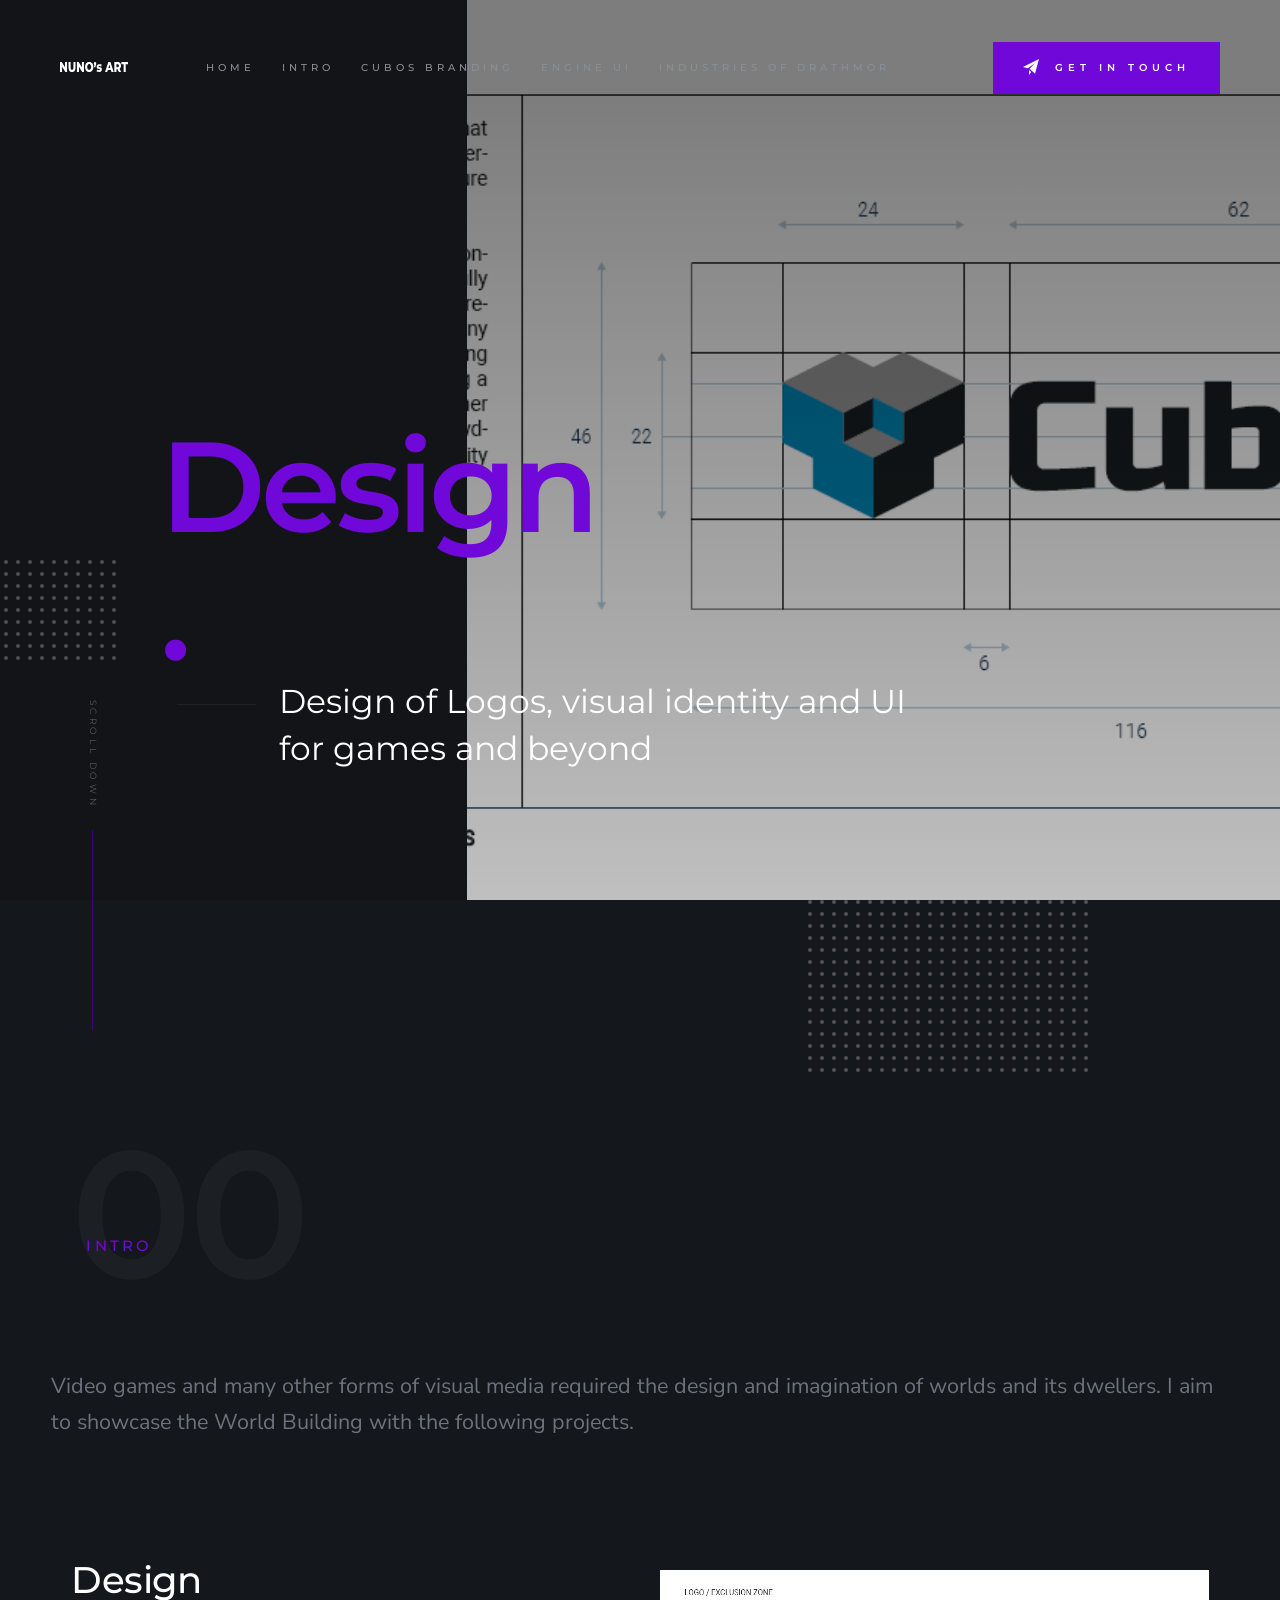
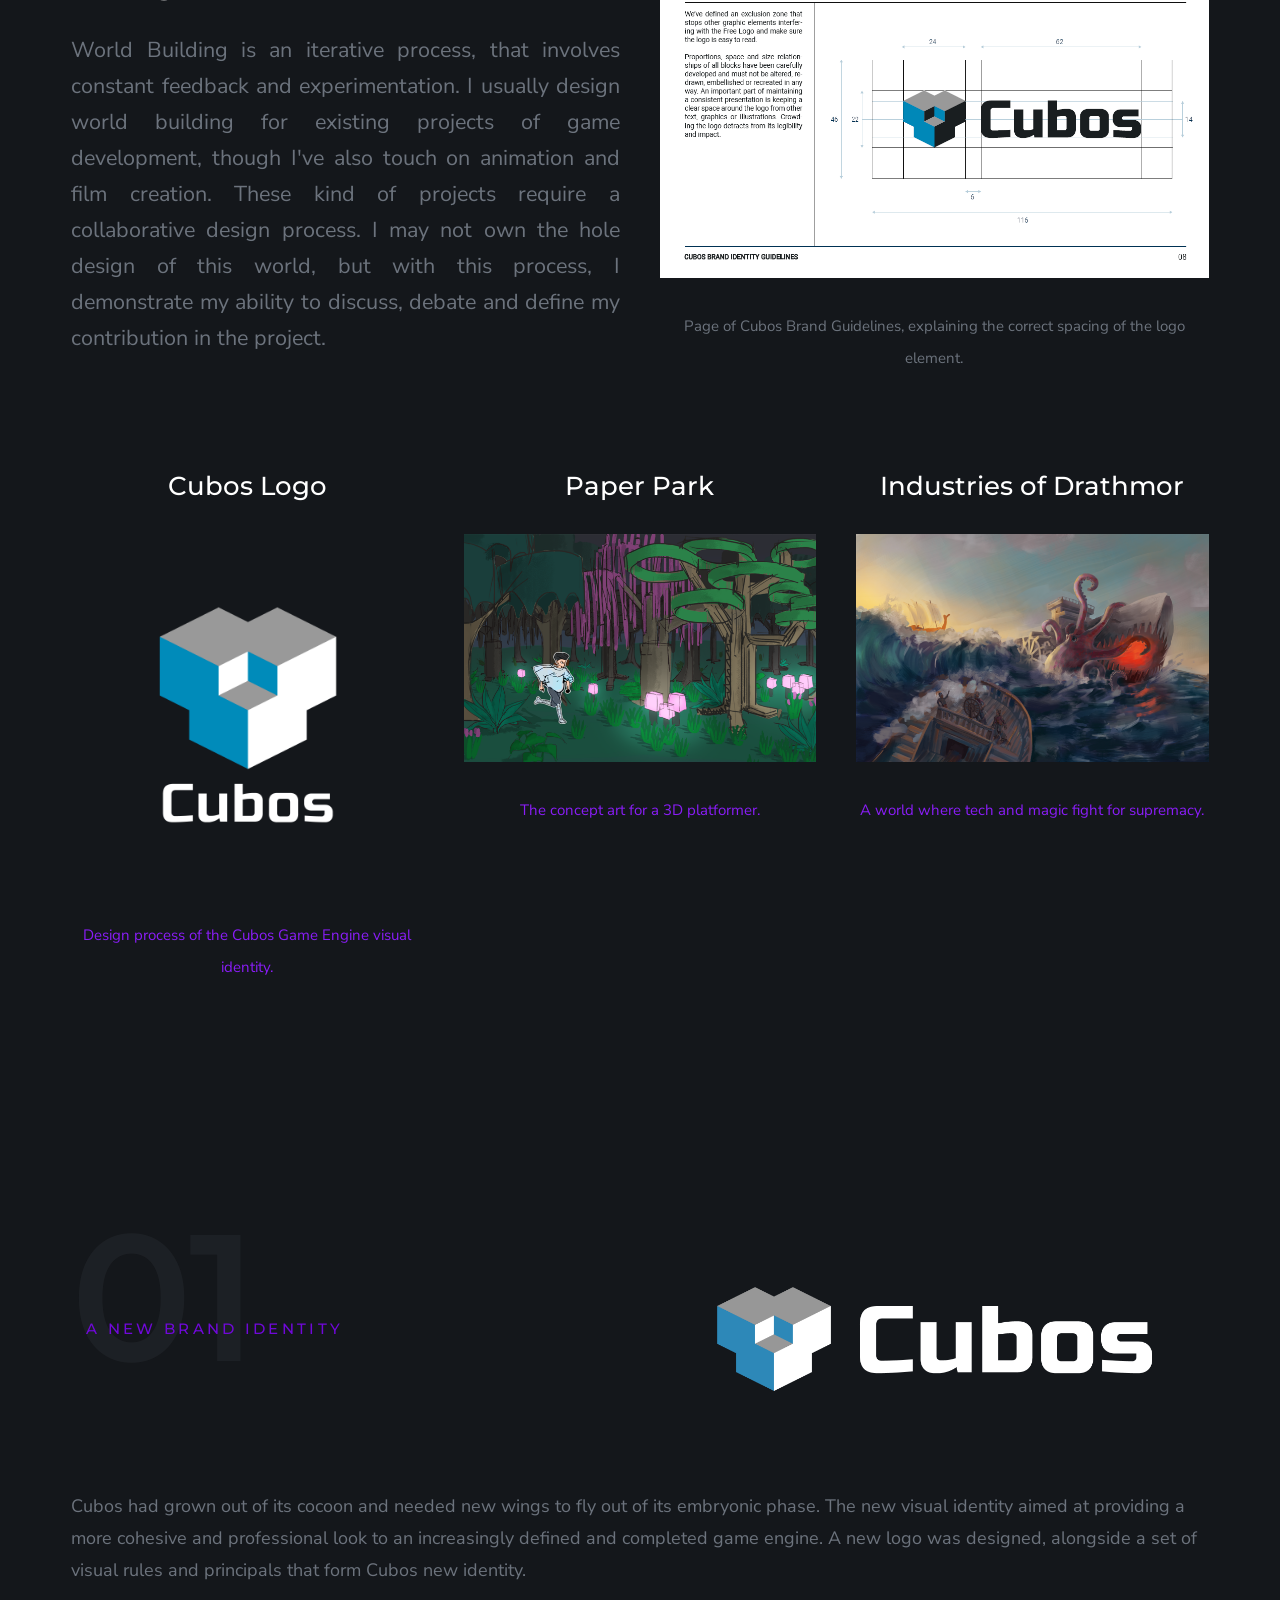
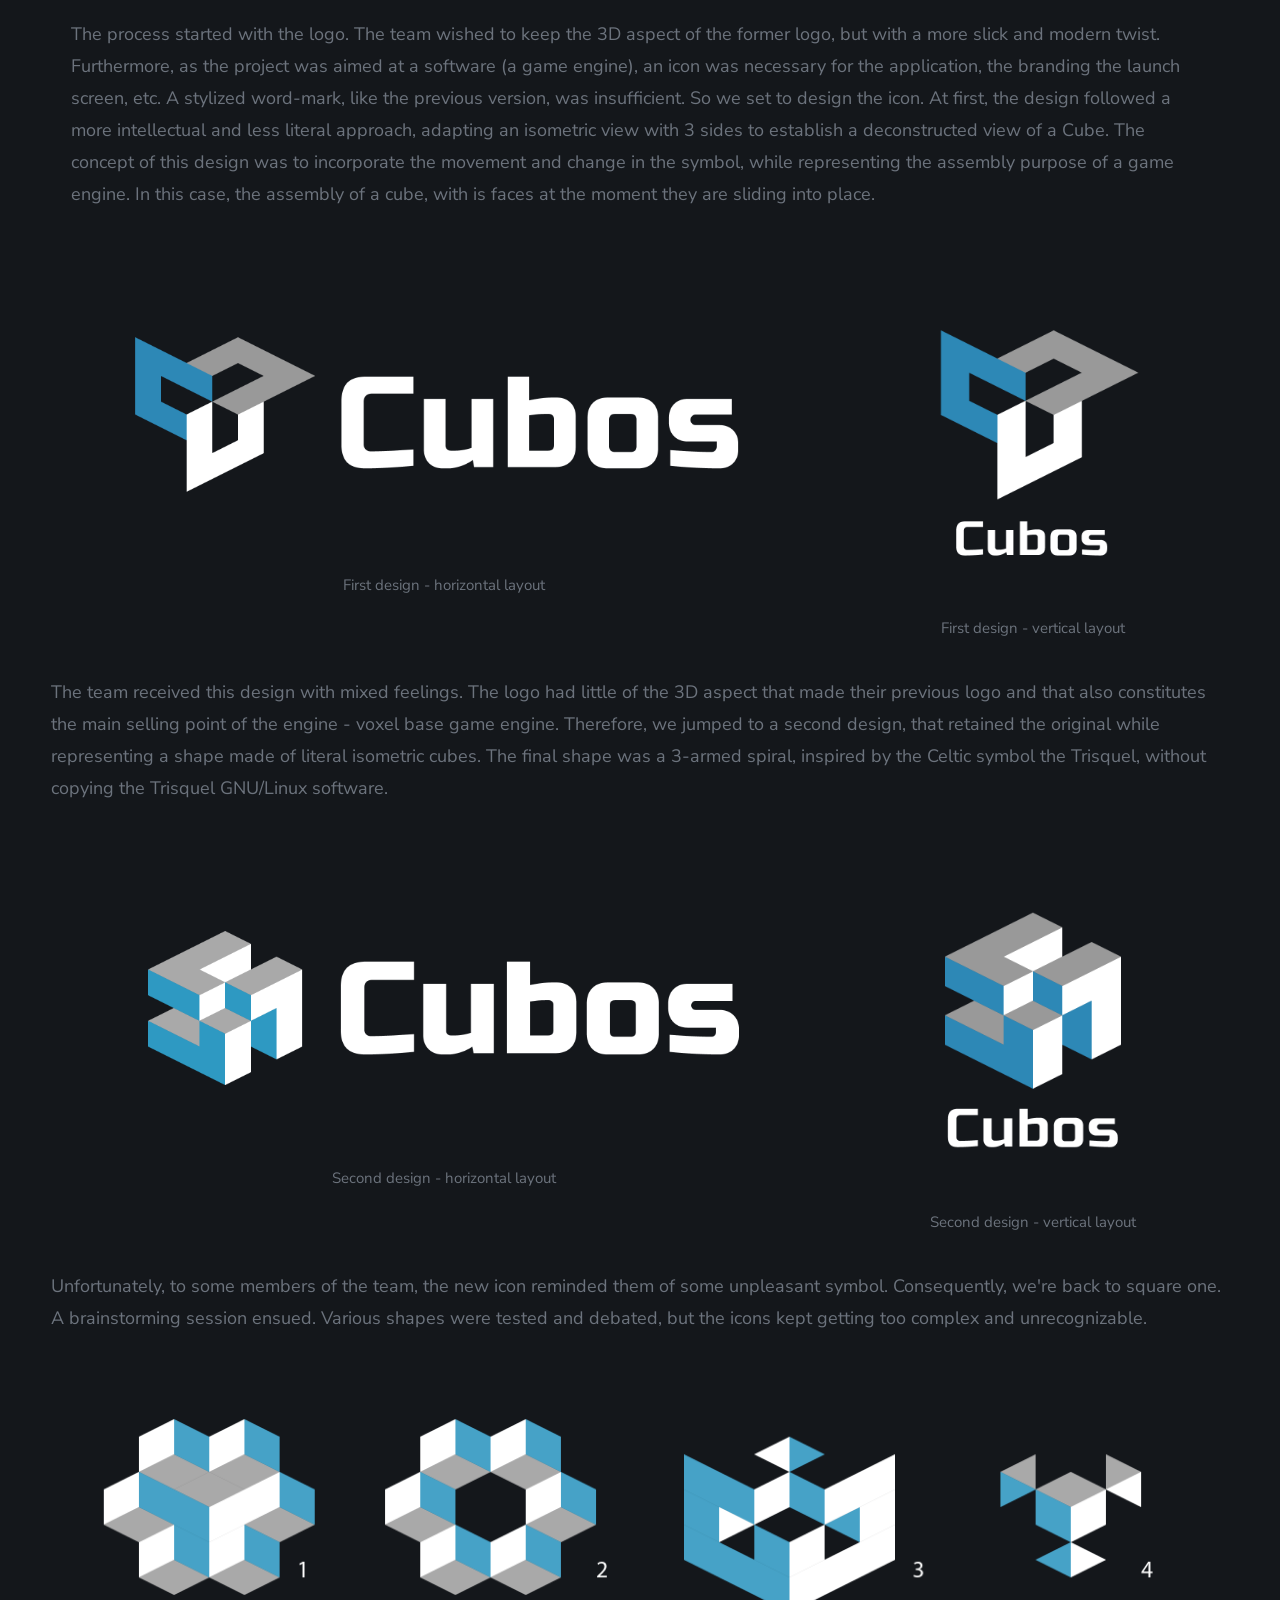
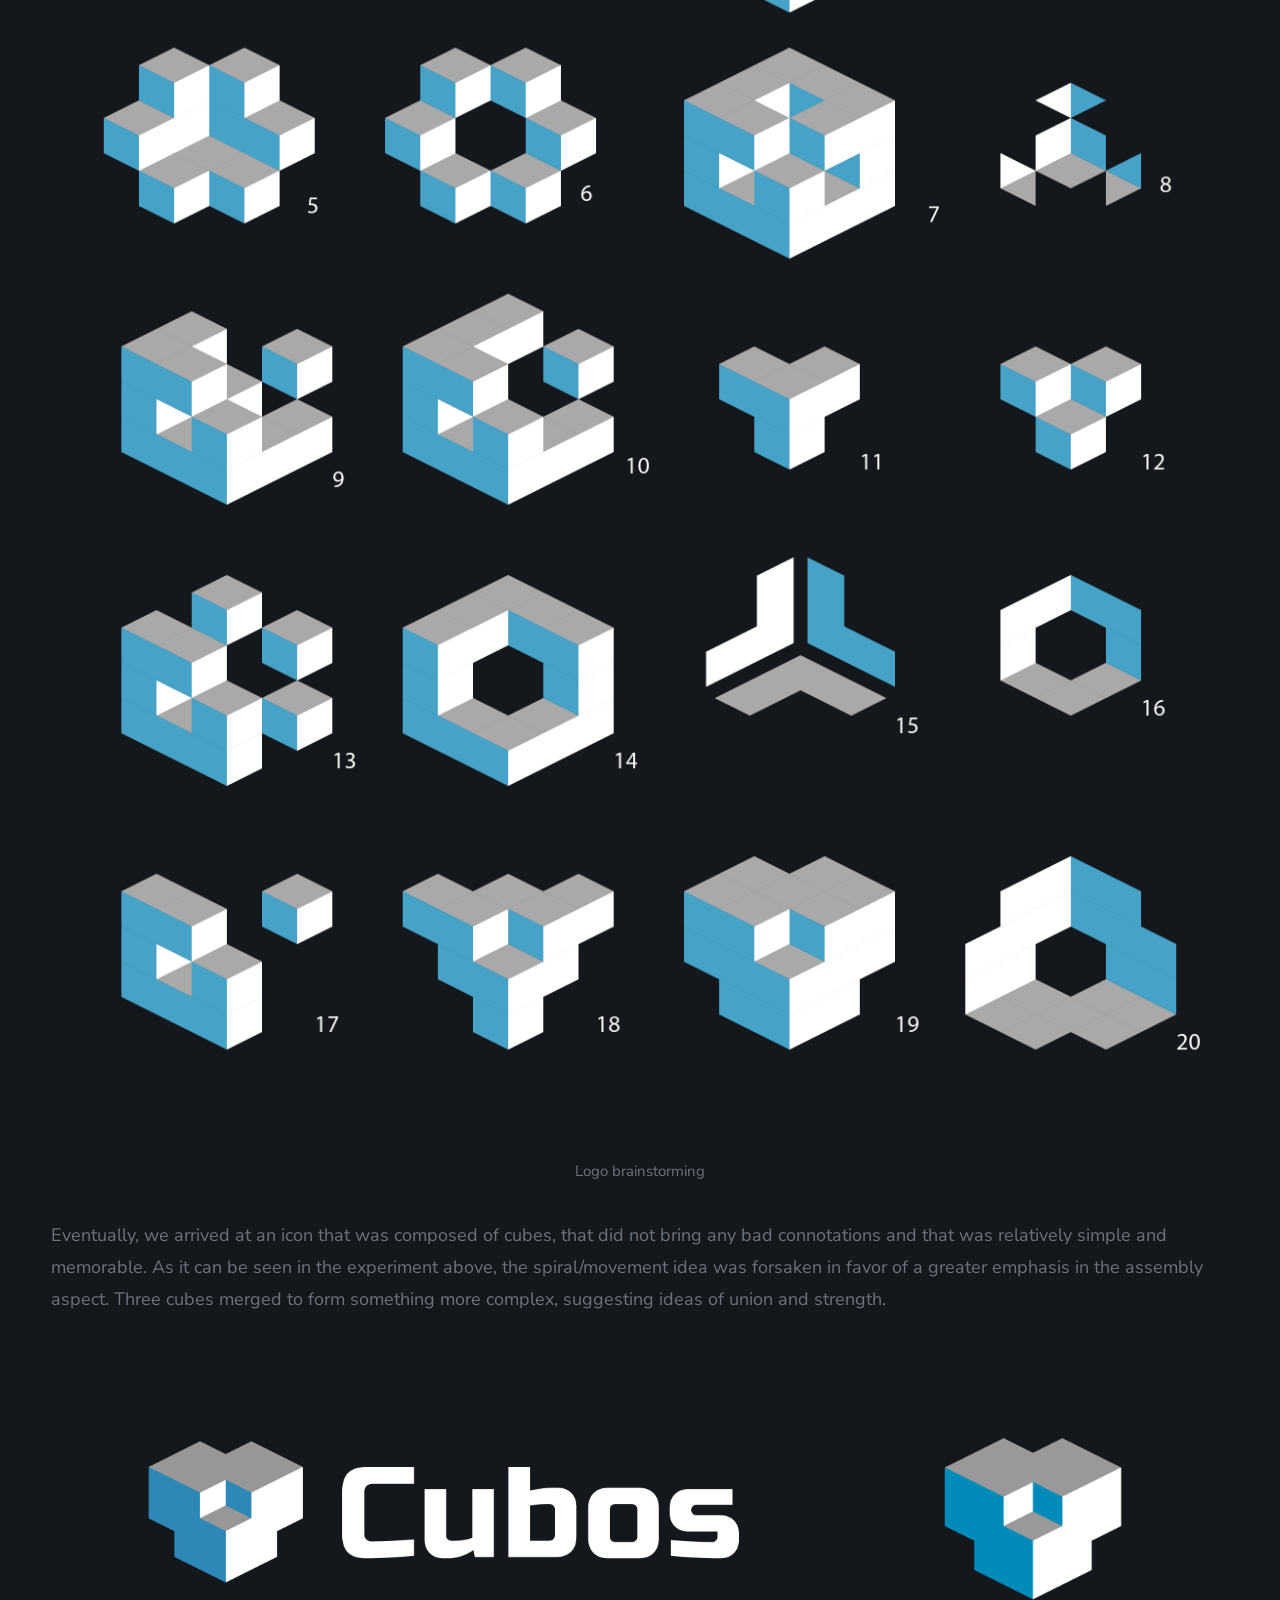
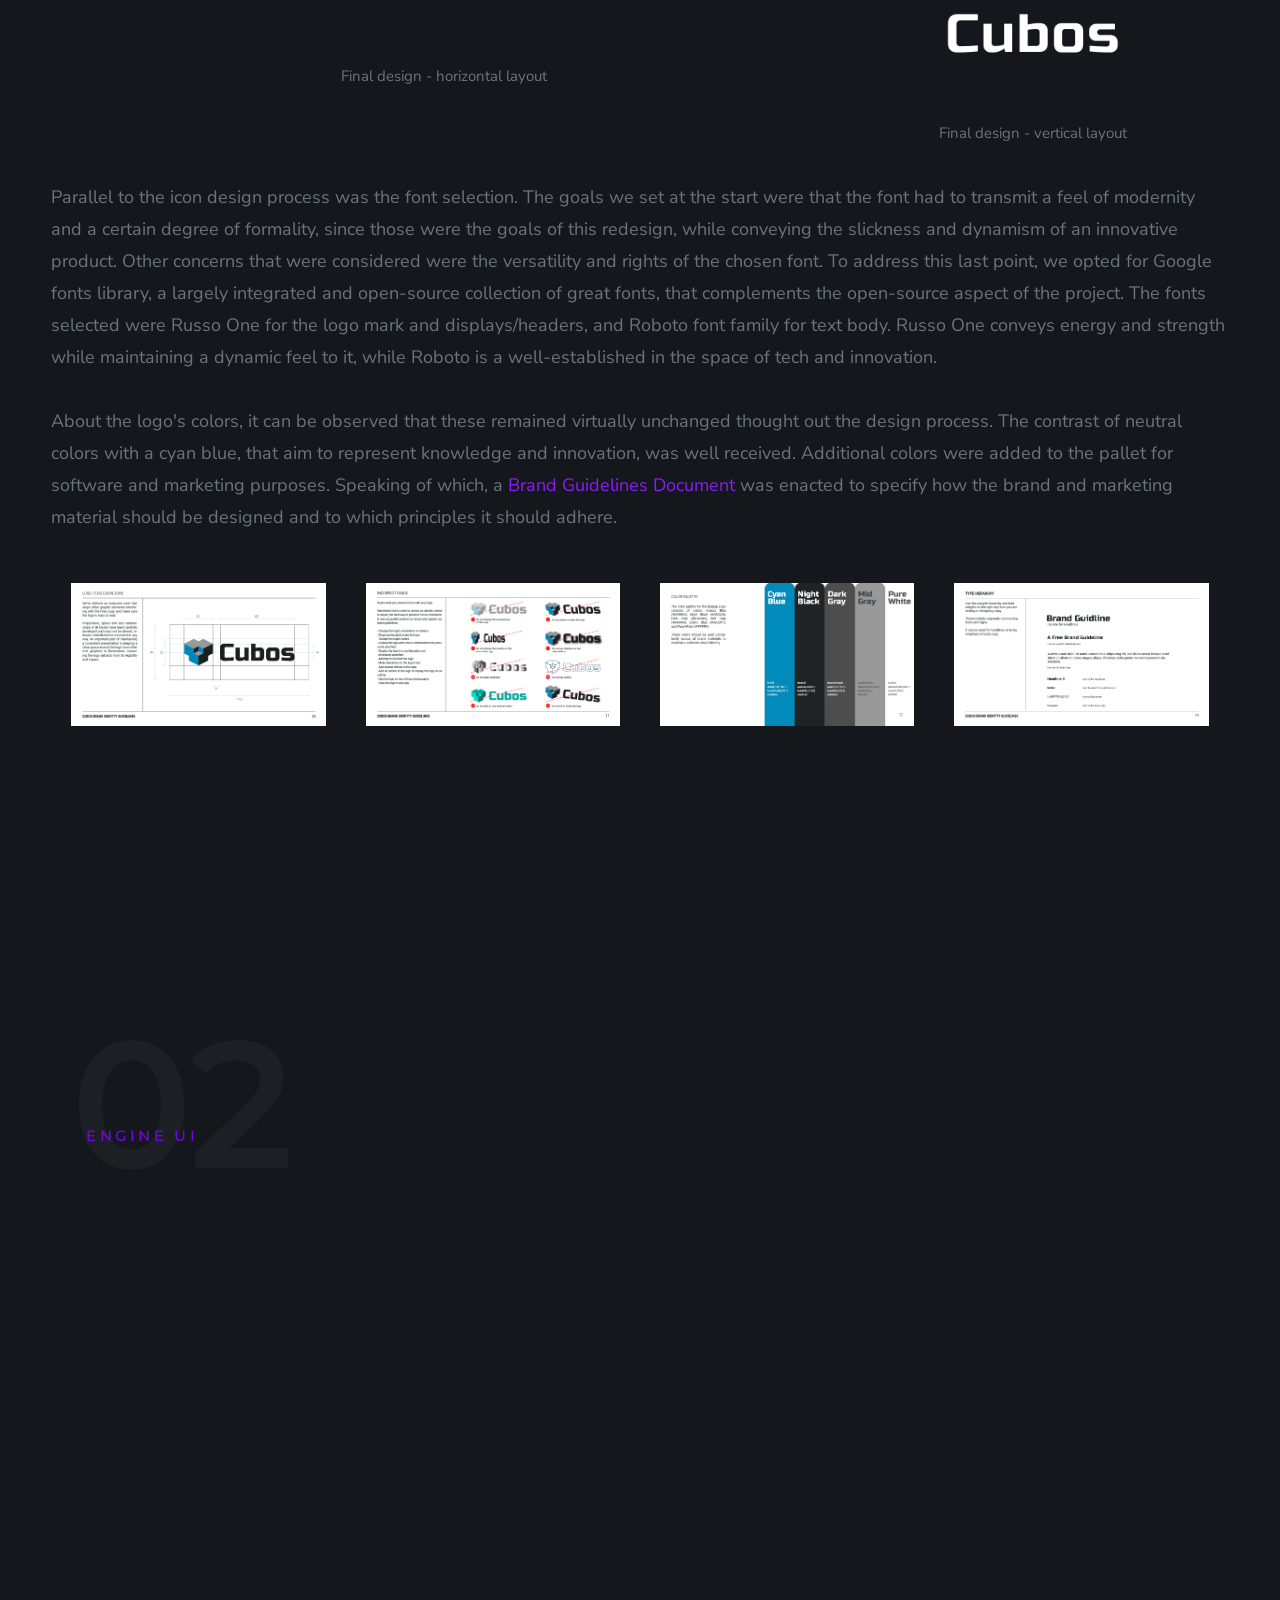
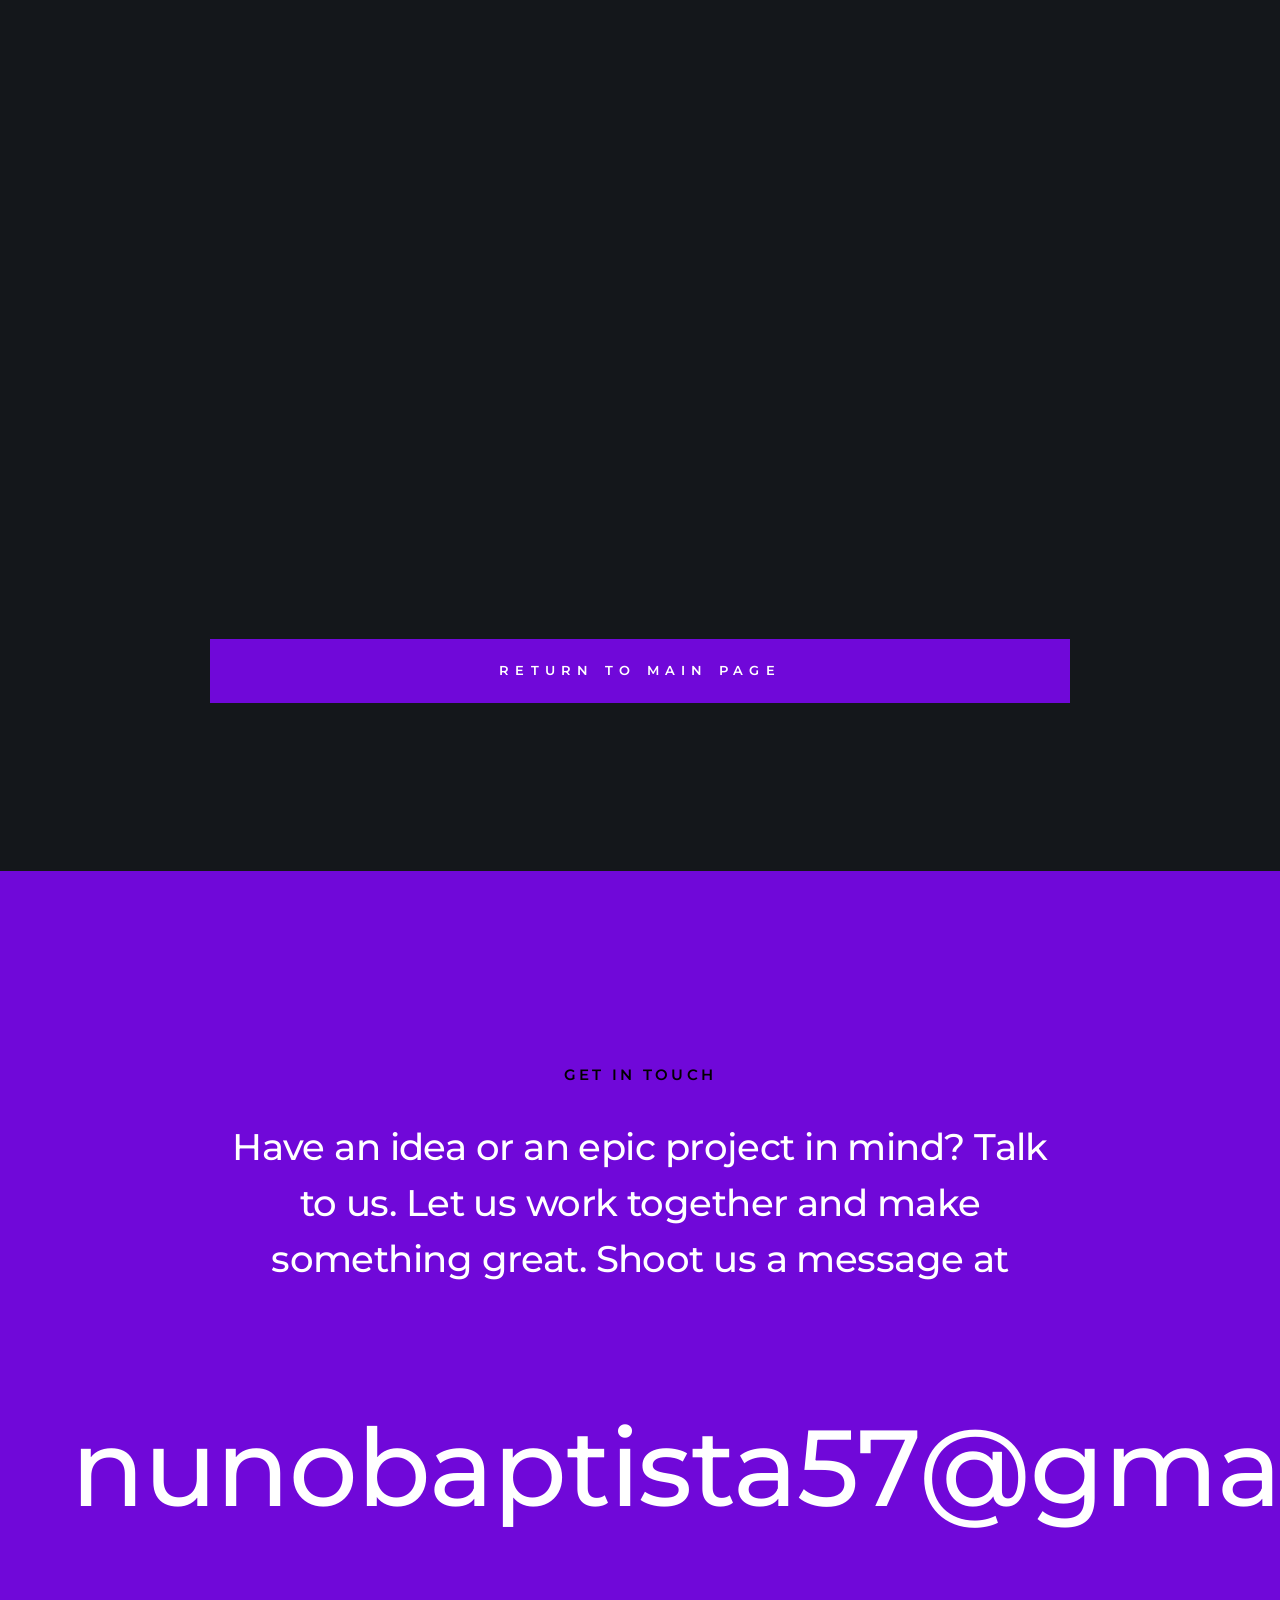
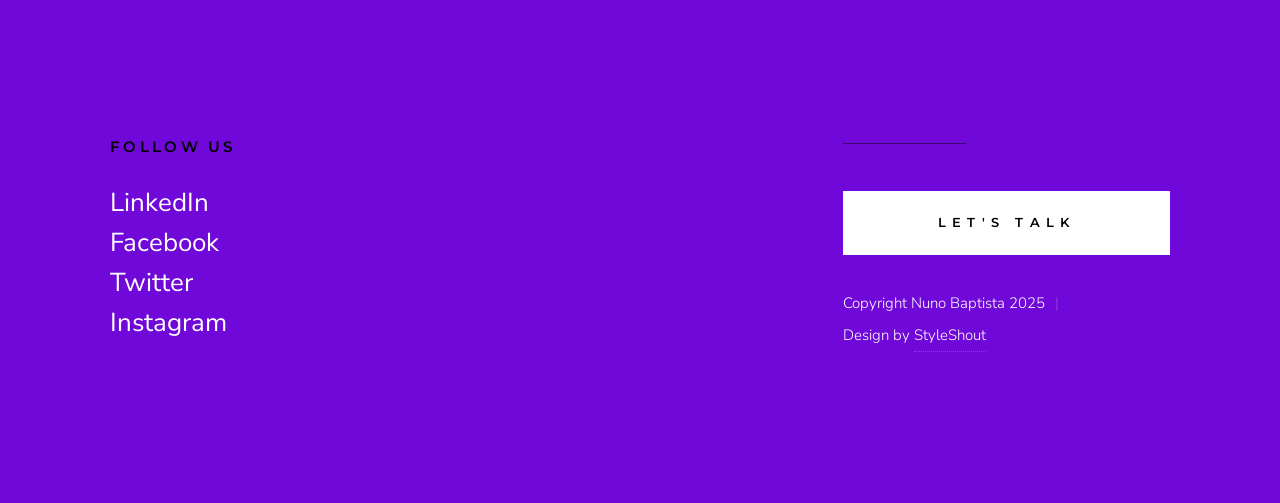
==== Design.html @ d28ba917 "Solved iframe height" ====
<!DOCTYPE html>
<html class="no-js" lang="en">
<head>

    <!--- basic page needs
    ================================================== -->
    <meta charset="utf-8">
    <title>Design</title>
    <meta name="description" content="Website to showcase Nuno's Art portfolio">
    <meta name="author" content="Nuno Baptista">

    <!-- mobile specific metas
    ================================================== -->
    <meta name="viewport" content="width=device-width, initial-scale=1">

    <!-- CSS
    ================================================== -->
    <link rel="stylesheet" href="css/styles.css">
    <link rel="stylesheet" href="css/vendor.css">

    <!-- script
    ================================================== -->
    <script src="js/modernizr.js"></script>
    <script defer src="js/fontawesome/all.min.js"></script>

    <!-- favicons
    ================================================== -->
<!--    <link rel="apple-touch-icon" sizes="180x180" href="apple-touch-icon.png">-->
    <link rel="apple-touch-icon" sizes="180x180" href="NunoLogo.svg">
    <link rel="icon" type="image/png" sizes="32x32" href="favicon-32x32.png">
    <link rel="icon" type="image/png" sizes="16x16" href="favicon-16x16.png">
    <link rel="manifest" href="site.webmanifest">
    <link rel="icon" type="image/x-icon" href="favicon.ico">

</head>


<body id="top">


    <!-- preloader
    ================================================== -->
    <div id="preloader">
        <div id="loader" class="dots-fade">
            <div></div>
            <div></div>
            <div></div>
        </div>
    </div>


    <!-- header
    ================================================== -->
    <header class="s-header">

        <div class="s-header__logo">
            <a href="index.html">
                <img src="images/logo2.svg" alt="Homepage">
                <!-- <p>Nuno Baptista</p>-->
            </a>
        </div>

        <div class="s-header__content">
    
            <nav class="s-header__nav-wrap">
                <ul class="s-header__nav">
                    <li><a href="index.html" title="MainPage">Home</a></li>
<!--                    <li><a class="smoothscroll" href="#about" title="About">About</a></li>-->
<!--                    <li><a class="smoothscroll" href="#services" title="Services">Services</a></li>-->
                    <li><a class="smoothscroll" href="#intro" title="Works">Intro</a></li>
                    <li><a class="smoothscroll" href="#brand-identity" title="Works">Cubos Branding</a></li>
                    <li><a class="smoothscroll" href="#Part2" title="Works">Engine Ui</a></li>
                    <li><a class="smoothscroll" href="#Part3" title="Works">Industries of Drathmor</a></li>
<!--                    <li><a class="smoothscroll" href="#gallery" title="Works">Gallery</a></li>-->

                </ul>
            </nav> <!-- end s-header__nav-wrap -->

            <a href="mailto:nunobaptista57@gmail.com" target="_blank"  class="btn btn--primary btn--small">
                <svg xmlns="http://www.w3.org/2000/svg" width="24" height="24" viewBox="0 0 24 24"><path d="M24 0l-6 22-8.129-7.239 7.802-8.234-10.458 7.227-7.215-1.754 24-12zm-15 16.668v7.332l3.258-4.431-3.258-2.901z"/></svg>
                Get In Touch
            </a>

        </div> <!-- end header-content -->

        <a class="s-header__menu-toggle" href="#0"><span>Menu</span></a>

    </header> <!-- end s-header -->


    <!-- hero
    ================================================== -->
    <section id="hero" class="s-hero target-section">

        <div class="s-hero__bg" style="background-image: url(../images/cubosBrand/brand_guidelines_1.png)">
            <div class="gradient-overlay"></div>
        </div>

        <div class="row s-hero__content">
            <div class="column">

<!--                <h1>Exploring the Digital Horizon </h1>-->
                <h1 style="font-size: 128px ">Design<br>
                    .
                </h1>
                <div class="s-hero__content-about">

                    <p>
                    Design  of Logos, visual identity and UI<br>
                    for games and beyond 
                    </p>
    
<!--                    <footer>
                        <div class="s-hero__content-social">
                            <a href="#0"><i class="fab fa-facebook-f" aria-hidden="true"></i></a>
                            <a href="#0"><i class="fab fa-twitter" aria-hidden="true"></i></a>
                            <a href="#0"><i class="fab fa-instagram" aria-hidden="true"></i></a>
                            <a href="#0"><i class="fab fa-dribbble" aria-hidden="true"></i></a>
                        </div>
                    </footer>-->
                </div>

            </div>
        </div>

<!--        <div class="s-hero__video">
            <a class="s-hero__video-link" href="https://youtu.be/AGkKO2ydkq0" data-lity="">
                <svg xmlns="http://www.w3.org/2000/svg" width="24" height="24" viewBox="0 0 24 24"><path d="M21 12l-18 12v-24z"/></svg>
                <span class="s-hero__video-text">Play Video</span>
            </a>
        </div>-->

        <div class="s-hero__scroll">
            <a href="#intro" class="s-hero__scroll-link smoothscroll">
                Scroll Down
            </a>
        </div>

    </section> <!-- end s-hero -->

    
    <!-- about
    ================================================== -->
    <section id="intro" class="s-about">

        <div class="horizontal-line"></div>

        <div class="row">
            <div class="column large-12">

                <div class="section-title" data-num="00" data-aos="fade-up">
                    <h3 class="h6">Intro</h3>
                </div>

            </div>
            
            <div class="row">

                <div class="column large-12 intro">

<!--                    <h1>Style Guide.</h1>-->

                    <p class="lead" data-aos="fade-up">Video games and many other forms of visual media required the design and imagination of worlds and its dwellers. 
                        I aim to showcase the World Building with the following projects. 
                        
                    </p>
                    
<!--                    <hr class="fancy">-->
                </div>

            </div> <!-- end row -->
            
        </div>

        <div class="spacer"></div>
        
        <div class="row">
            
            <div class="column large-6 w-900-stack s-about__intro-text">
                <h1 class="display-1" data-aos="fade-up">
                    Design
                </h1>

                <p class="lead" data-aos="fade-up" style="text-align: justify;">
                    World Building is an iterative process, that involves constant feedback and experimentation. 
                    I usually design world building for existing projects of game development, though I've also touch on animation and film creation.
                    These kind of projects require a collaborative design process. I may not own the hole design of this world, but with this process, 
                    I demonstrate my ability to discuss, debate and define my contribution in the project.
                    
                </p>
            </div>
            
            <div class="column large-6 w-900-stack s-about__photo-block" data-aos="fade-up">
<!--                <div class="s-about__photo" data-aos="fade-up"></div>-->
                <figure>
                    <img src="images/cubosBrand/brand_guidelines_1.png"
                         srcset="images/cubosBrand/brand_guidelines_1.png 1000w, 
                    images/cubosBrand/brand_guidelines_1.png 500w"
                         sizes="(max-width: 1000px) 100vw, 1000px" alt="">
                    <figcaption>
                        Page of Cubos Brand Guidelines, explaining the correct spacing of the logo element.
                    </figcaption>
                </figure>
            </div>


            </div> <!-- end row -->

            <div class="row">

                <div class="large-4 mob-12 column" data-aos="fade-up">
                    <a class="smoothscroll" href="#brand-identity" title="Works">
                        <h4 class="h-add-bottom" style="text-align: center">Cubos Logo</h4>
    
                        <figure>
                            <img src="images/cubosBrand/prototype_logo_4_vertical.png" data-aos="fade-up"
                                 srcset="images/cubosBrand/prototype_logo_4_vertical.png 1x, images/cubosBrand/prototype_logo_4_vertical.png 2x"
                                 sizes="(max-width: 1000px) 100vw, 1000px" alt="Cubos Logo"
                            >
    
                            <figcaption>
                                Design process of the Cubos Game Engine visual identity.
                            </figcaption>
                        </figure>
                    </a>
                </div>

                <div class="large-4 mob-12 column" data-aos="fade-up">
                    <a class="smoothscroll" href="#Part2" title="Works">
                        <h4 class="h-add-bottom" style="text-align: center">Paper Park</h4>
        
                        <figure>
                            <img src="images/NunoPortfolio/PaperFlorest@1x.png" data-aos="fade-up"
                                 srcset="images/NunoPortfolio/PaperFlorest@1x.png 1x, images/NunoPortfolio/PaperFlorest@2x.png 2x"
                                 sizes="(max-width: 1000px) 100vw, 1000px" alt="Paper Park Florest"
                            >
                            <figcaption>
                                The concept art for a 3D platformer.
                            </figcaption>
                        </figure>
                    </a>
                </div>

                <div class="large-4 mob-12 column" data-aos="fade-up">
                    <a class="smoothscroll" href="#Part3" title="Works">
                        <h4 class="h-add-bottom" style="text-align: center">Industries of Drathmor</h4>
    
                        <figure >
                            <img src="images/NunoPortfolio/SeaBatle@1x.png" data-aos="fade-up"
                                 srcset="images/NunoPortfolio/SeaBatle@1x.png 1x, images/NunoPortfolio/SeaBatle@2x.png 2x"
                                 sizes="(max-width: 1000px) 100vw, 1000px" alt="Toward a Digital Horizon"
                            >
    
                            <figcaption>
                                A world where tech and magic fight for supremacy.
                            </figcaption>
                        </figure>
                    </a>
                </div>

            </div> <!-- end row -->
        </div>
    </section> <!-- end s-intro -->
    <!-- services
    ================================================== -->

    <!--cubos section-->
    <section id="brand-identity" class="s-services">
        <div class="row s-porfolio__top">
            <div class="column large-6 w-900-stack">
                <div class="section-title" data-num="01" data-aos="fade-up">
                    <h3 class="h6">A New Brand Identity</h3>
                </div>
            </div>
            <div class="column large-6 w-900-stack">
                <h1 class="display-1" data-aos="fade-up">

                </h1>
                <img src="images/cubosBrand/prototype_logo_4_horizontal.png" data-aos="fade-up"
                     srcset="images/cubosBrand/prototype_logo_4_horizontal.png 1x, images/cubosBrand/prototype_logo_4_horizontal.png 2x"
                     sizes="(max-width: 1000px) 100vw, 1000px" alt="Game Cities"
                >
            </div>
        </div> <!-- end top-->
        <div class="row" data-aos="fade-up">
            <div class="column large-12 intro">
                
                <p>
                    Cubos had grown out of its cocoon and needed new wings to fly out of its embryonic phase.
                    The new visual identity aimed at providing a more cohesive and professional look to an increasingly defined and completed game engine.
                    A new logo was designed, alongside a set of visual rules and principals that form Cubos new identity.</p>
                <p>
                    The process started with the logo.
                    The team wished to keep the 3D aspect of the former logo, but with a more slick and modern twist.
                    Furthermore, as the project was aimed at a software (a game engine), an icon was necessary for the application, the branding the launch screen, etc.
                    A stylized word-mark, like the previous version, was insufficient. So we set to design the icon.
                    At first, the design followed a more intellectual and less literal approach, adapting an isometric view with 3 sides to establish a deconstructed view of a Cube.
                    The concept of this design was to incorporate the movement and change in the symbol, while representing the assembly purpose of a game engine.
                    In this case, the assembly of a cube, with is faces at the moment they are sliding into place.
                </p>
            </div>
        </div>
        <div class="row" data-aos="fade-up">

            <div class="large-8 tab-7 mob-12 column" data-aos="fade-up">
                    <figure >
                        <a href="./images/cubosBrand/prototype_logo_1_horizontal.png">
                            <img src="./images/cubosBrand/prototype_logo_1_horizontal.png" alt="">
                        </a>
                        <figcaption>First design - horizontal layout</figcaption>
                    </figure>
            </div>
            <div class="large-4 tab-5 mob-12 column" data-aos="fade-up">
                    <figure >
                        <a href="./images/cubosBrand/prototype_logo_1_vertical.png">
                            <img src="./images/cubosBrand/prototype_logo_1_vertical.png" alt="">
                        </a>
                        <figcaption>First design - vertical layout</figcaption>
                    </figure>
            </div>
        </div>
        <div class="row" data-aos="fade-up">
            <p>The team received this design with mixed feelings.
                The logo had little of the 3D aspect that made their previous logo and that also constitutes the main selling point of the engine - voxel base game engine.
                Therefore, we jumped to a second design, that retained the original while representing a shape made of literal isometric cubes.
                The final shape was a 3-armed spiral, inspired by the Celtic symbol the Trisquel, without copying the Trisquel GNU/Linux software.</p>
        </div>
        
        <div class="row" data-aos="fade-up">

            <div class="large-8 tab-7 mob-12 column" data-aos="fade-up">
                <figure >
                    <a href="./images/cubosBrand/prototype_logo_2_horizontal.png">
                        <img src="./images/cubosBrand/prototype_logo_2_horizontal.png" alt="">
                    </a>
                    <figcaption>Second design - horizontal layout</figcaption>
                </figure>
            </div>
            <div class="large-4 tab-5 mob-12 column" data-aos="fade-up">
                <figure >
                    <a href="./images/cubosBrand/prototype_logo_2_vertical.png">
                        <img src="./images/cubosBrand/prototype_logo_2_vertical.png" alt="">
                    </a>
                    <figcaption>Second design - vertical layout</figcaption>
                </figure>
            </div>
        </div>
        
        <div class="row" data-aos="fade-up">            
            <p>Unfortunately, to some members of the team, the new icon reminded them of some unpleasant symbol.
                Consequently, we're back to square one. A brainstorming session ensued.
                Various shapes were tested and debated, but the icons kept getting too complex and unrecognizable.</p>
            <div class="m-imagegrid m-container-inflate">
                <div>
                    <figure>
                        <a href="./images/cubosBrand/prototype_logo_3.png">
                            <img src="./images/cubosBrand/prototype_logo_3.png" alt="">
                        </a>
                        <figcaption>Logo brainstorming</figcaption>
                    </figure>
                </div>
            </div>
        </div>

        <div class="row" data-aos="fade-up">
        
            <p>Eventually, we arrived at an icon that was composed of cubes, that did not bring any bad connotations and that was relatively simple and memorable.
                As it can be seen in the experiment above, the spiral/movement idea was forsaken in favor of a greater emphasis in the assembly aspect.
                Three cubes merged to form something more complex, suggesting ideas of union and strength.</p>
        </div>
        <div class="row" data-aos="fade-up">

            <div class="large-8 tab-7 mob-12 column" data-aos="fade-up">
                <figure >
                    <a href="./images/cubosBrand/prototype_logo_4_horizontal.png">
                        <img src="./images/cubosBrand/prototype_logo_4_horizontal.png" alt="">
                    </a>
                    <figcaption>Final design - horizontal layout</figcaption>
                </figure>
            </div>
            <div class="large-4 tab-5 mob-12 column" data-aos="fade-up">
                <figure >
                    <a href="./images/cubosBrand/prototype_logo_4_vertical.png">
                        <img src="./images/cubosBrand/prototype_logo_4_vertical.png" alt="">
                    </a>
                    <figcaption>Final design - vertical layout</figcaption>
                </figure>
            </div>
        </div>
        
        <div class="row" data-aos="fade-up">
            <p>Parallel to the icon design process was the font selection.
                The goals we set at the start were that the font had to transmit a feel of modernity and a certain degree of formality, since those were the goals of this redesign, while conveying the slickness and dynamism of an innovative product.
                Other concerns that were considered were the versatility and rights of the chosen font.
                To address this last point, we opted for Google fonts library, a largely integrated and open-source collection of great fonts, that complements the open-source aspect of the project.
                The fonts selected were Russo One for the logo mark and displays/headers, and Roboto font family for text body.
                Russo One conveys energy and strength while maintaining a dynamic feel to it, while Roboto is a well-established in the space of tech and innovation.</p>
            <p>About the logo's colors, it can be observed that these remained virtually unchanged thought out the design process.
                The contrast of neutral colors with a cyan blue, that aim to represent knowledge and innovation, was well received.
                Additional colors were added to the pallet for software and marketing purposes.
                Speaking of which, a <a href="/images/cubosBrand/brand.pdf" target="_blank">Brand Guidelines Document</a> was enacted to specify how the brand and marketing material should be designed and to which principles it should adhere.</p>
        </div>

        <div class="row" data-aos="fade-up">

            <div class="large-3 tab-6 mob-12 column">
                <figure>
                    <a href="./images/cubosBrand/brand_guidelines_1.png">
                        <img src="./images/cubosBrand/brand_guidelines_1.png" alt="">
                    </a>
                </figure>
                
            </div>
            
            <div class="large-3 tab-6 mob-12 column">
                <figure >
                    <a href="./images/cubosBrand/brand_guidelines_2.png">
                        <img src="./images/cubosBrand/brand_guidelines_2.png" alt="">
                    </a>
                </figure>
            </div>
            
            <div class="large-3 tab-6 mob-12 column">
                <figure >
                    <a href="./images/cubosBrand/brand_guidelines_3.png">
                        <img src="./images/cubosBrand/brand_guidelines_3.png" alt="">
                    </a>
                </figure>
            </div>
            
            <div class="large-3 tab-6 mob-12 column">
                <figure >
                    <a href="./images/cubosBrand/brand_guidelines_4.png">
                        <img src="./images/cubosBrand/brand_guidelines_4.png" alt="">

                    </a>
                </figure>
            </div>
        </div>
    </section>




    <section id="Part2" class="s-services">

        <div class="row s-porfolio__top">
            <div class="column large-6 w-900-stack">
                <div class="section-title" data-num="02" data-aos="fade-up">
                    <h3 class="h6">Engine UI</h3>
                </div>
            </div>
<!--            <div class="column large-6 w-900-stack">
                <h1 class="display-1" data-aos="fade-up">
                    
                </h1>
                <img src="images/NunoPortfolio/PaperPark.png" data-aos="fade-up"
                     srcset="images/NunoPortfolio/PaperPark.png 1x, images/NunoPortfolio/PaperPark@2x.png 2x"
                     sizes="(max-width: 1000px) 100vw, 1000px" alt="Game Cities"
                >
            </div>-->
        </div> <!-- end top-->
        


        
        <div class="row" style="height: 80vh" data-aos="fade-up">
            <iframe
                    style="border: none;"
                    width="100%"
                    height="500vh"
                    src="https://www.figma.com/proto/xOIXbvyPWKUa8DByCkmVBA/Cubos_sim?node-id=1-355&t=7Q4YlV1QFQkg258f-1&scaling=scale-down&content-scaling=fixed&page-id=0%3A1&starting-point-node-id=1%3A355&embed_host=share"
                    allowfullscreen>
            </iframe>

        </div>
        <!--
        <div class="row" >



            <div class="column large-6 w-900-stack" data-aos="fade-up">
                &lt;!&ndash;image here&ndash;&gt;
                <img src="images/NunoPortfolio/PaperTower@1x.png" data-aos="fade-up"
                     srcset="images/NunoPortfolio/PaperTower@1x.png 1x, images/NunoPortfolio/PaperTower@2x.png 2x"
                     sizes="(max-width: 1000px) 100vw, 1000px" alt="Game Cities"
                >
            </div>
            <div class="column large-6 w-900-stack" data-aos="fade-up">
                <p class="lead" data-aos="fade-up" style="text-align: justify;">
                    Paper Park is a single-player 3D platform game where the player, Kiri, 
                    has to explore the various rides in a theme park (the levels) and collect enough tickets to unlock more levels, 
                    and coins to unlock further paths in the park, to collect all of Kami’s parts (kiri's companion)
                    and reach Rokoan’s junkyard, to beat him once and for all.<br>
                    <br>

                    In Paper Park, the player is expected to explore levels, 
                    filled with tickets and coins to collect, NPCs to talk to,
                    mini-games, and various platforming challenges.<br><br>


                    This was a student-lead project where I also contributed with the environment design. 
                    The environment were based on the arts and craft dioramas, usually built by children, where everything is possible.
                    In this spirit, the shapes mimic cardboard boxes and rolls, plastic caps, etc. ... - things anyone could get their hands on. 
                </p>
            </div>
        </div>

        <div class="row s-portfolio__list block-large-1-2 block-tab-full collapse">

            <div class="column" data-aos="fade-up">
                <div class="folio-item">
                    <div class="folio-item__thumb">
                        <a class="folio-item__thumb-link" href="images/NunoPortfolio/PaperFlorest@2x.png" title="Instances Dispersion" data-size="1050x700">
                            <img src="images/NunoPortfolio/PaperFlorest@2x.png"
                                 srcset="images/NunoPortfolio/PaperFlorest@1x.png 1x, images/NunoPortfolio/PaperFlorest@2x.png 2x" alt="">
                        </a>
                    </div>
                    <div class="folio-item__info">
                        <div class="folio-item__cat">Paper Park</div>
                        <h4 class="folio-item__title">Forest</h4>
                    </div>
                    &lt;!&ndash;                    <a href="https://nunobaptista57.itch.io/cidades-jogo" target="_blank" title="Project Link" class="folio-item__project-link">Project Link</a>&ndash;&gt;
                    <div class="folio-item__caption">
                        <p>The player - Kiri - running through the paper forest </p>
                    </div>
                </div>
            </div> &lt;!&ndash; end column &ndash;&gt;

            <div class="column" data-aos="fade-up">
                <div class="folio-item">
                    <div class="folio-item__thumb">
                        <a class="folio-item__thumb-link" href="images/NunoPortfolio/PaperCastle@2x.png" title="Random Dispersion" data-size="1050x700">
                            <img src="images/NunoPortfolio/PaperCastle@2x.png"
                                 srcset="images/NunoPortfolio/PaperCastle@1x.png 1x, images/NunoPortfolio/PaperCastle@2x.png 2x" alt="">
                        </a>
                    </div>
                    <div class="folio-item__info">
                        <div class="folio-item__cat">Paper Park</div>
                        <h4 class="folio-item__title">Castle</h4>
                    </div>
                    &lt;!&ndash;                    <a href="https://www.behance.net/" target="_blank" title="Project Link" class="folio-item__project-link">Project Link</a>&ndash;&gt;
                    <div class="folio-item__caption">
                        <p>The view of the Dragon's Castle, the final boss in Paper Park</p>
                    </div>
                </div>
            </div> &lt;!&ndash; end column &ndash;&gt;

            <div class="column" data-aos="fade-up">
                <div class="folio-item">
                    <div class="folio-item__thumb">
                        <a class="folio-item__thumb-link" href="images/NunoPortfolio/PaperWhale@2x.png" title="Terrain Displacement" data-size="1050x700">
                            <img src="images/NunoPortfolio/PaperWhale@2x.png"
                                 srcset="images/NunoPortfolio/PaperWhale@1x.png 1x, images/NunoPortfolio/PaperWhale@2x.png 2x" alt="">
                        </a>
                    </div>
                    <div class="folio-item__info">
                        <div class="folio-item__cat">Paper Park</div>
                        <h4 class="folio-item__title">Whale</h4>
                    </div>
                    &lt;!&ndash;                    <a href="https://www.behance.net/" target="_blank" title="Project Link" class="folio-item__project-link">Project Link</a>&ndash;&gt;
                    <div class="folio-item__caption">
                        <p>A mysterious creature that swallows Kiri, but not in a necessary bad way </p>
                    </div>
                </div>
            </div> &lt;!&ndash; end column &ndash;&gt;

            <div class="column" data-aos="fade-up">
                <div class="folio-item">
                    <div class="folio-item__thumb">
                        <a class="folio-item__thumb-link" href="images/NunoPortfolio/PaperVillage@2x.png" title="Terrain Displacement" data-size="1050x700">
                            <img src="images/NunoPortfolio/PaperVillage@2x.png"
                                 srcset="images/NunoPortfolio/PaperVillage@1x.png 1x, images/NunoPortfolio/PaperVillage@2x.png 2x" alt="">
                        </a>
                    </div>
                    <div class="folio-item__info">
                        <div class="folio-item__cat">Paper Park</div>
                        <h4 class="folio-item__title">village</h4>
                    </div>
                    &lt;!&ndash;                    <a href="https://www.behance.net/" target="_blank" title="Project Link" class="folio-item__project-link">Project Link</a>&ndash;&gt;
                    <div class="folio-item__caption">
                        <p>A close shoot of one of the bastion corridors, where it can be seen the debris and the abandoned objects</p>
                    </div>
                </div>
            </div> &lt;!&ndash; end column &ndash;&gt;

        </div> &lt;!&ndash; folio-list &ndash;&gt;
        
        <div class="spacer"></div>

        <div class="column large-12 intro" >

            <p data-aos="fade-up" style="text-align: center">
                You can find more about <b>Paper Park</b> in <a href="https://darkqueensara.itch.io/paper-park" target="_blank">itch.io </a>.
            </p>

        </div>

        <hr class="fancy">-->
        
    </section> <!-- end Paper Park -->
    
    
    
    
    

    <!--<section id="Part3" class="s-services">

        <div class="row s-porfolio__top">
            <div class="column large-6 w-900-stack">
                <div class="section-title" data-num="03" data-aos="fade-up">
                    <h3 class="h6">Industries of Drathmor</h3>
                </div>
            </div>
            <div class="column large-6 w-900-stack">
                <h1 class="display-1" data-aos="fade-up">
                    
                </h1>

            </div>
        </div> &lt;!&ndash; end top&ndash;&gt;

        <div class="row" >
            <div class="column large-6 w-900-stack" data-aos="fade-up">
                &lt;!&ndash;image here&ndash;&gt;
                <img src="images/NunoPortfolio/Forge@1x.png" data-aos="fade-up"
                     srcset="images/NunoPortfolio/Forge@1x.png 1x, images/NunoPortfolio/Forge@2x.png 2x"
                     sizes="(max-width: 1000px) 100vw, 1000px" alt="Game Cities"
                >
            </div>
            <div class="column large-6 w-900-stack" data-aos="fade-up">
                <p class="lead" data-aos="fade-up" style="text-align: justify;">
                    
                    This project aimed to design hypothetical world, with the concept art for a movie or a game. 
                    The digital paintings aim to illustrate the places and factions of this fictional world.
                    <br><br>
                    The lore of this world goes as follows:
                    In the ancient land of Drathmor, the very essence of magic is under treat
                    as the industrial forces of the Human and Dwarven civilizations spread, 
                    threatening to unravel the delicate balance of nature and sentient beings.
                    <br><br>
                    In an effort to match and even outmatch the magic races, Humans built their own powerful creatures, through technology.
                    Soon, their power grew soo large that threatened the balance of the world.
                    The dwarf elders assemble to discuss the dark times they face.
                    At the same time, the Elves are having their own counsel.


                </p>
            </div>
        </div>

        <div class="row s-portfolio__list block-large-1-2 block-tab-full collapse">

            <div class="column" data-aos="fade-up">
                <div class="folio-item">
                    <div class="folio-item__thumb">
                        <a class="folio-item__thumb-link" href="images/NunoPortfolio/DwarvenHall@2x.png" title="Instances Dispersion" data-size="1050x700">
                            <img src="images/NunoPortfolio/DwarvenHall@2x.png"
                                 srcset="images/NunoPortfolio/DwarvenHall@1x.png 1x, images/NunoPortfolio/DwarvenHall@2x.png 2x" alt="">
                        </a>
                    </div>
                    <div class="folio-item__info">
                        <div class="folio-item__cat">Industries of Drathmor</div>
                        <h4 class="folio-item__title">Dwarven Hall</h4>
                    </div>
                    &lt;!&ndash;                    <a href="https://nunobaptista57.itch.io/cidades-jogo" target="_blank" title="Project Link" class="folio-item__project-link">Project Link</a>&ndash;&gt;
                    <div class="folio-item__caption">
                        <p>The dwarf elders assemble to discuss the dark times they face.</p>
                    </div>
                </div>
            </div> &lt;!&ndash; end column &ndash;&gt;

            <div class="column" data-aos="fade-up">
                <div class="folio-item">
                    <div class="folio-item__thumb">
                        <a class="folio-item__thumb-link" href="images/NunoPortfolio/ElvenCounsel@2x.png" title="Random Dispersion" data-size="1050x700">
                            <img src="images/NunoPortfolio/ElvenCounsel@2x.png"
                                 srcset="images/NunoPortfolio/ElvenCounsel@1x.png 1x, images/NunoPortfolio/ElvenCounsel@2x.png 2x" alt="">
                        </a>
                    </div>
                    <div class="folio-item__info">
                        <div class="folio-item__cat">Industries of Drathmor</div>
                        <h4 class="folio-item__title">Elven Counsel</h4>
                    </div>
                    &lt;!&ndash;                    <a href="https://www.behance.net/" target="_blank" title="Project Link" class="folio-item__project-link">Project Link</a>&ndash;&gt;
                    <div class="folio-item__caption">
                        <p>At the same time, the Elves are having their own counsel</p>
                    </div>
                </div>
            </div> &lt;!&ndash; end column &ndash;&gt;

            <div class="column" data-aos="fade-up">
                <div class="folio-item">
                    <div class="folio-item__thumb">
                        <a class="folio-item__thumb-link" href="images/NunoPortfolio/HumamAgro@2x.png" title="Terrain Displacement" data-size="1050x700">
                            <img src="images/NunoPortfolio/HumamAgro@2x.png"
                                 srcset="images/NunoPortfolio/HumamAgro@1x.png 1x, images/NunoPortfolio/HumamAgro@2x.png 2x" alt="">
                        </a>
                    </div>
                    <div class="folio-item__info">
                        <div class="folio-item__cat">Industries of Drathmor</div>
                        <h4 class="folio-item__title">Human Agriculture</h4>
                    </div>
                    &lt;!&ndash;                    <a href="https://www.behance.net/" target="_blank" title="Project Link" class="folio-item__project-link">Project Link</a>&ndash;&gt;
                    <div class="folio-item__caption">
                        <p>In an effort to match and even outmatch the magic races, Humans built their own powerful creatures, through technology</p>
                    </div>
                </div>
            </div> &lt;!&ndash; end column &ndash;&gt;

            <div class="column" data-aos="fade-up">
                <div class="folio-item">
                    <div class="folio-item__thumb">
                        <a class="folio-item__thumb-link" href="images/NunoPortfolio/SeaBatle@2x.png" title="Terrain Displacement" data-size="1050x700">
                            <img src="images/NunoPortfolio/SeaBatle@2x.png"
                                 srcset="images/NunoPortfolio/SeaBatle@1x.png 1x, images/NunoPortfolio/SeaBatle@2x.png 2x" alt="">
                        </a>
                    </div>
                    <div class="folio-item__info">
                        <div class="folio-item__cat">Industries of Drathmor</div>
                        <h4 class="folio-item__title">Sea Battle</h4>
                    </div>
                    &lt;!&ndash;                    <a href="https://www.behance.net/" target="_blank" title="Project Link" class="folio-item__project-link">Project Link</a>&ndash;&gt;
                    <div class="folio-item__caption">
                        <p>Soon, their power grew soo large that threatened the balance of the world</p>
                    </div>
                </div>
            </div> &lt;!&ndash; end column &ndash;&gt;

        </div> &lt;!&ndash; folio-list &ndash;&gt;
    </section> &lt;!&ndash; end s- Drathmor&ndash;&gt;
-->



    <!-- clients
    ================================================== -->
    <div id="clients" class="section s-clients">

        <div class="row narrower s-clients__top h-text-center">
            <div class="column">
                <h1 class="display-1" data-aos="fade-up">
                    <a class="btn btn--primary h-full-width" href="index.html" title="Home page">Return to main page</a>
                </h1>
            </div>
        </div> <!-- s-clients__top -->
        
<!--Home -->
    </div> <!-- end s-clients -->
    
    <!-- contact
    ================================================== -->
    <section class="s-contact">

        <div class="row narrower s-contact__top h-text-center">
            <div class="column">
                <h3 class="h6">Get In Touch</h3>
                <h1 class="display-1">
                Have an idea or an epic project in mind? Talk to
                us. Let us work together and make something great.
                Shoot us a message at
                </h1>
            </div>
        </div> <!-- s-footer__top -->

        <div class="row h-text-center">
            <div class="column">
                <p class="s-contact__email">
                    <a href="mailto:nunobaptista57@gmail.com" target="_blank">nunobaptista57@gmail.com</a>
                </p>
            </div>
        </div>

    </section>  <!-- end s-contact -->


    <!-- footer
    ================================================== -->
    <footer class="s-footer">
        <div class="row row-y-top">

            <div class="column large-8 medium-12">
                <div class="row">
<!--                    <div class="column large-7 tab-12 s-footer__block">
                        <h4 class="h6">Where to Find Us</h4>
        
                        <p>
                        1600 Amphitheatre Parkway <br>
                        Mountain View, California <br>
                        94043  US <br>
                        <a href="tel:197-543-2345">+197 543 2345</a>
                        </p>
                    </div>-->
        
                    <div class="column large-5 tab-12 s-footer__block">
                        <h4 class="h6">Follow Us</h4>
        
                        <ul class="s-footer__list">
                            <li><a href="https://www.linkedin.com/in/nunobaptista57/" target="_blank">LinkedIn</a></li>
                            <li><a href="#0">Facebook</a></li>
                            <li><a href="#0">Twitter</a></li>
                            <li><a href="#0">Instagram</a></li>
<!--                            <li><a href="#0">Dribbble</a></li>-->
                        </ul>
                    </div>
                </div>
            </div>

            <div class="column large-4 medium-12 s-footer__block--end">
                <a href="mailto:nunobaptista57@gmail.com" target="_blank" class="btn h-full-width" >Let's Talk</a>
<!--                class="btn h-full-width" -->

                <div class="ss-copyright">
                    <span>Copyright Nuno Baptista 2025</span> 
                    <span>Design by <a href="https://www.styleshout.com/" target="_blank">StyleShout</a></span>
                </div>
            </div>

            <div class="ss-go-top">
                <a class="smoothscroll" title="Back to Top" href="#top">
                    top
                </a>
            </div> <!-- end ss-go-top -->

        </div>
    </footer>
    

    <!-- photoswipe background
    ================================================== -->
    <div aria-hidden="true" class="pswp" role="dialog" tabindex="-1">

        <div class="pswp__bg"></div>
        <div class="pswp__scroll-wrap">

            <div class="pswp__container">
                <div class="pswp__item"></div>
                <div class="pswp__item"></div>
                <div class="pswp__item"></div>
            </div>

            <div class="pswp__ui pswp__ui--hidden">
                <div class="pswp__top-bar">
                    <div class="pswp__counter"></div><button class="pswp__button pswp__button--close" title="Close (Esc)"></button> <button class="pswp__button pswp__button--share" title=
                    "Share"></button> <button class="pswp__button pswp__button--fs" title="Toggle fullscreen"></button> <button class="pswp__button pswp__button--zoom" title=
                    "Zoom in/out"></button>
                    <div class="pswp__preloader">
                        <div class="pswp__preloader__icn">
                            <div class="pswp__preloader__cut">
                                <div class="pswp__preloader__donut"></div>
                            </div>
                        </div>
                    </div>
                </div>
                <div class="pswp__share-modal pswp__share-modal--hidden pswp__single-tap">
                    <div class="pswp__share-tooltip"></div>
                </div><button class="pswp__button pswp__button--arrow--left" title="Previous (arrow left)"></button> <button class="pswp__button pswp__button--arrow--right" title=
                "Next (arrow right)"></button>
                <div class="pswp__caption">
                    <div class="pswp__caption__center"></div>
                </div>
            </div>

        </div>

    </div> <!-- end photoSwipe background -->


    <!-- Java Script
    ================================================== -->
    <script src="js/jquery-3.2.1.min.js"></script>
    <script src="js/plugins.js"></script>
    <script src="js/main.js"></script>

</body>

</html>
---- css/styles.css ----
/* =================================================================== 
 * Flare Main Stylesheet
 * Template Ver. 1.0.0
 * 03-19-2020
 * ------------------------------------------------------------------
 *
 * TOC:
 * # settings and variables
 *      ## fonts
 *      ## colors
 *      ## vertical spacing and typescale
 *      ## grid variables
 * # normalize
 * # basic/base setup styles
 *      ## media
 *      ## typography resets
 *      ## links
 *      ## inputs
 * # Grid v3.0.0
 *      ## medium screen devices
 *      ## tablets
 *      ## mobile devices
 *      ## small mobile devices <= 400px
 * # block grids
 *      ## block grids - medium screen devices
 *      ## block grids - tablets
 *      ## block grids - mobile devices
 *      ## block grids - small mobile devices <= 400px
 * # MISC
 * # custom grid, block grid STACK breakpoints 
 * # base style overrides
 *      ## links
 * # typography & general theme styles
 *      ## lists
 *      ## responsive video container
 *      ## floated image
 *      ## tables
 *      ## spacing
 * # preloader
 * # forms 
 *      ## style placeholder text
 *      ## change autocomplete styles in Chrome
 * # buttons
 * # additional components
 *      ## additional typo styles
 *      ## skillbars
 *      ## alert box
 * # common and reusable styles
 *      ## item list 
 *      ## slick slider 
 * # site header
 *      ## header logo
 *      ## main navigation
 *      ## mobile menu toggle
 *      ## header contact button
 * # hero
 *      ## hero content
 *      ## hero video
 *      ## hero scroll
 *      ## animate intro content
 *      ## animations
 * # about
 *      ## about photo
 *      ## about process
 * # services
 * # portfolio
 *      ## portfolio list
 * # clients
 *      ## clients slider
 *      ## testimonials
 * # contact
 * # footer
 *      ## footer block
 *      ## footer list
 *      ## copyright
 *      ## go top
 *
 * ------------------------------------------------------------------ */



/* ===================================================================
 * # settings and variables
 *
 * ------------------------------------------------------------------- */

/* ------------------------------------------------------------------- 
 * ## fonts
 * ------------------------------------------------------------------- */

@import url("https://fonts.googleapis.com/css?family=Montserrat:300,300i,400,400i,500,500i,600,600i,700,700i|Nunito+Sans:300,300i,400,400i,600,600i,700,700i&display=swap");

:root {
    --font-1: "Nunito Sans", sans-serif;
    --font-2: "Montserrat", sans-serif;

    /* monospace
     */
    --font-mono: Consolas, "Andale Mono", Courier, "Courier New", monospace;
}


/* ------------------------------------------------------------------- 
 * ## colors
 * ------------------------------------------------------------------- */
:root {

    /* color-1(#d9083c)
     * color-2(#eb5e55)
     * color-3(#f2d0a4)
     */
    --color-1: hsl(270, 93%, 44%);
    --color-2: hsl(230, 79%, 63%);
    --color-3: hsl(220, 75%, 80%);

    /* theme color variations
     */
    --color-1-lighter: hsla(270, 93%, 64%, 1);
    --color-1-light  : hsla(270, 93%, 54%, 1);
    --color-1-dark   : hsla(270, 93%, 34%, 1);
    --color-1-darker : hsla(270, 93%, 24%, 1);
    --color-2-lighter: hsla(230, 79%, 83%, 1);
    --color-2-light  : hsla(230, 79%, 73%, 1);
    --color-2-dark   : hsla(230, 79%, 53%, 1);
    --color-2-darker : hsla(230, 79%, 43%, 1);

    /* feedback colors
     * color-error(#ffd1d2), color-success(#c8e675), 
     * color-info(#d7ecfb), color-notice(#fff099)
     */
    --color-error          : hsla(359, 100%, 91%, 1);
    --color-success        : hsla(76, 69%, 68%, 1);
    --color-info           : hsla(205, 82%, 91%, 1);
    --color-notice         : hsla(51, 100%, 80%, 1);
    --color-error-content  : hsla(359, 50%, 50%, 1);
    --color-success-content: hsla(76, 29%, 28%, 1);
    --color-info-content   : hsla(205, 32%, 31%, 1);
    --color-notice-content : hsla(51, 30%, 30%, 1);

    /* shades 
     * generated using 
     * Tint & Shade Generator 
     * (https://maketintsandshades.com/)
     */
    --color-black  : #000000;
    --color-gray-19: #0b0b0c;
    --color-gray-18: #161719;
    --color-gray-17: #202225;
    --color-gray-16: #2b2e32;
    --color-gray-15: #363a3f;
    --color-gray-14: #41454b;
    --color-gray-13: #4c5158;
    --color-gray-12: #565c64;
    --color-gray-11: #616871;
    --color-gray-10: #6c737d;
    --color-gray-9 : #7b818a;
    --color-gray-8 : #898f97;
    --color-gray-7 : #989da4;
    --color-gray-6 : #a7abb1;
    --color-gray-5 : #b6b9be;
    --color-gray-4 : #c4c7cb;
    --color-gray-3 : #d3d5d8;
    --color-gray-2 : #e2e3e5;
    --color-gray-1 : #f0f1f2;
    --color-white  : #ffffff;

    /* text
     */
    --color-text       : var(--color-gray-10);
    --color-text-dark  : var(--color-white);
    --color-text-light : var(--color-gray-12);
    --color-placeholder: var(--color-gray-11);

    /* buttons
     */
    --color-btn                   : var(--color-gray-15);
    --color-btn-text              : var(--color-white);
    --color-btn-hover             : var(--color-white);
    --color-btn-hover-text        : var(--color-black);
    --color-btn-primary           : var(--color-1);
    --color-btn-primary-text      : var(--color-white);
    --color-btn-primary-hover     : var(--color-white);
    --color-btn-primary-hover-text: var(--color-black);
    --color-btn-stroke            : var(--color-white);
    --color-btn-stroke-text       : var(--color-white);
    --color-btn-stroke-hover      : var(--color-white);
    --color-btn-stroke-hover-text : var(--color-black);

    /* others
     */
    --color-body  : var(--color-1);
    --color-bg    : #14171B;
    --color-border: var(--color-gray-17);
}


/* ------------------------------------------------------------------- 
 * ## vertical spacing and typescale
 * ------------------------------------------------------------------- */
:root {

    /* spacing
     * base font size: 18px 
     * vertical space unit : 32px
     */
    --base-size     : 62.5%;
    --base-font-size: 1.8rem;
    --space         : 3.2rem;

    /* vertical spacing 
     */
    --vspace-0_25: calc(0.25 * var(--space));
    --vspace-0_5 : calc(0.5 * var(--space));
    --vspace-0_75: calc(0.75 * var(--space));
    --vspace-1   : calc(var(--space));
    --vspace-1_25: calc(1.25 * var(--space));
    --vspace-1_5 : calc(1.5 * var(--space));
    --vspace-1_75: calc(1.75 * var(--space));
    --vspace-2   : calc(2 * var(--space));
    --vspace-2_5 : calc(2.5 * var(--space));
    --vspace-3   : calc(3 * var(--space));
    --vspace-3_5 : calc(3.5 * var(--space));
    --vspace-4   : calc(4 * var(--space));

    /* type scale
     * ratio 1:2 | base: 18px
     * -------------------------------------------------------
     *
     * --text-display-3 = (77.40px)
     * --text-display-2 = (64.50px)
     * --text-display-1 = (53.75px)
     * --text-xxxl      = (44.79px)
     * --text-xxl       = (37.32px)
     * --text-xl        = (31.10px)
     * --text-lg        = (25.92px)
     * --text-md        = (21.60px)
     * --text-size      = (18.00px) BASE
     * --text-sm        = (15.00px)
     * --text-xs        = (12.50px)
     *
     * -------------------------------------------------------
     */
    --text-scale-ratio: 1.2;
    --text-size       : var(--base-font-size);
    --text-xs         : calc((var(--text-size) / var(--text-scale-ratio)) / var(--text-scale-ratio));
    --text-sm         : calc(var(--text-xs) * var(--text-scale-ratio));
    --text-md         : calc(var(--text-sm) * var(--text-scale-ratio) * var(--text-scale-ratio));
    --text-lg         : calc(var(--text-md) * var(--text-scale-ratio));
    --text-xl         : calc(var(--text-lg) * var(--text-scale-ratio));
    --text-xxl        : calc(var(--text-xl) * var(--text-scale-ratio));
    --text-xxxl       : calc(var(--text-xxl) * var(--text-scale-ratio));
    --text-display-1  : calc(var(--text-xxxl) * var(--text-scale-ratio));
    --text-display-2  : calc(var(--text-display-1) * var(--text-scale-ratio));
    --text-display-3  : calc(var(--text-display-2) * var(--text-scale-ratio));

    /* default button height
     */
    --vspace-btn: var(--vspace-2);
}

/* on mobile devices below 480px
 */
@media screen and (max-width: 480px) {
    :root {
        --base-font-size: 1.6rem;
        --space         : 2.8rem;
    }
}


/* ------------------------------------------------------------------- 
 * ## grid variables
 * ------------------------------------------------------------------- */
:root {

    /* widths for rows and containers
     */
    --width-full    : 100%;
    --width-max     : 1200px;
    --width-wide    : 1400px;
    --width-wider   : 1600px;
    --width-widest  : 1800px;
    --width-narrow  : 1000px;
    --width-narrower: 900px;
    --width-grid-max: var(--width-max);

    /* gutters
     */
    --gutter-lg : 2rem;
    --gutter-md : 1.6rem;
    --gutter-mob: 1rem;
}



/* ==========================================================================
 * # normalize
 * normalize.css v8.0.1 | MIT License |
 * github.com/necolas/normalize.css
 *
 * -------------------------------------------------------------------------- */

/* ------------------------------------------------------------------- 
 * ## document
 * ------------------------------------------------------------------- */

/* 1. Correct the line height in all browsers.
 * 2. Prevent adjustments of font size after orientation changes in iOS.*/

html {
    line-height: 1.15;
    /* 1 */
    -webkit-text-size-adjust: 100%;
    /* 2 */
}

/* ------------------------------------------------------------------- 
 * ## sections
 * ------------------------------------------------------------------- */

/* Remove the margin in all browsers. */

body {
    margin: 0;
}

/* Render the `main` element consistently in IE. */

main {
    display: block;
}

/* Correct the font size and margin on `h1` elements within `section` and
 * `article` contexts in Chrome, Firefox, and Safari. */

h1 {
    font-size: 2em;
    margin: 0.67em 0;
}

/* ------------------------------------------------------------------- 
 * ## grouping
 * ------------------------------------------------------------------- */

/* 1. Add the correct box sizing in Firefox.
 * 2. Show the overflow in Edge and IE. */

hr {
    -webkit-box-sizing: content-box;
    box-sizing: content-box;
    /* 1 */
    height: 0;
    /* 1 */
    overflow: visible;
    /* 2 */
}

/* 1. Correct the inheritance and scaling of font size in all browsers.
 * 2. Correct the odd `em` font sizing in all browsers. */

pre {
    font-family: monospace, monospace;
    /* 1 */
    font-size: 1em;
    /* 2 */
}

/* ------------------------------------------------------------------- 
 * ## text-level semantics
 * ------------------------------------------------------------------- */

/* Remove the gray background on active links in IE 10. */

a {
    background-color: transparent;
}

/* 1. Remove the bottom border in Chrome 57-
 * 2. Add the correct text decoration in Chrome, Edge, IE, Opera, and Safari. */

abbr[title] {
    border-bottom: none;
    /* 1 */
    text-decoration: underline;
    /* 2 */
    -webkit-text-decoration: underline dotted;
    text-decoration: underline dotted;
    /* 2 */
}

/* Add the correct font weight in Chrome, Edge, and Safari. */

b, strong {
    font-weight: bolder;
}

/* 1. Correct the inheritance and scaling of font size in all browsers.
 * 2. Correct the odd `em` font sizing in all browsers. */

code, kbd, samp {
    font-family: monospace, monospace;
    /* 1 */
    font-size: 1em;
    /* 2 */
}

/* Add the correct font size in all browsers. */

small {
    font-size: 80%;
}

/* Prevent `sub` and `sup` elements from affecting the line height in
 * all browsers. */

sub, sup {
    font-size: 75%;
    line-height: 0;
    position: relative;
    vertical-align: baseline;
}

sub {
    bottom: -0.25em;
}

sup {
    top: -0.5em;
}

/* ------------------------------------------------------------------- 
 * ## embedded content
 * ------------------------------------------------------------------- */

/* Remove the border on images inside links in IE 10. */

img {
    border-style: none;
}

/* ------------------------------------------------------------------- 
 * ## forms
 * ------------------------------------------------------------------- */

/* 1. Change the font styles in all browsers.
 * 2. Remove the margin in Firefox and Safari. */

button, input, optgroup, select, textarea {
    font-family: inherit;
    /* 1 */
    font-size: 100%;
    /* 1 */
    line-height: 1.15;
    /* 1 */
    margin: 0;
    /* 2 */
}

/* Show the overflow in IE.
 * 1. Show the overflow in Edge. */

button, input {
    /* 1 */
    overflow: visible;
}

/* Remove the inheritance of text transform in Edge, Firefox, and IE.
 * 1. Remove the inheritance of text transform in Firefox. */

button, select {
    /* 1 */
    text-transform: none;
}

/* Correct the inability to style clickable types in iOS and Safari. */

button, [type="button"], [type="reset"], [type="submit"] {
    -webkit-appearance: button;
}

/* Remove the inner border and padding in Firefox. */

button::-moz-focus-inner, [type="button"]::-moz-focus-inner, [type="reset"]::-moz-focus-inner, [type="submit"]::-moz-focus-inner {
    border-style: none;
    padding: 0;
}

/* Restore the focus styles unset by the previous rule. */

button:-moz-focusring, [type="button"]:-moz-focusring, [type="reset"]:-moz-focusring, [type="submit"]:-moz-focusring {
    outline: 1px dotted ButtonText;
}

/* Correct the padding in Firefox. */

fieldset {
    padding: 0.35em 0.75em 0.625em;
}

/* 1. Correct the text wrapping in Edge and IE.
 * 2. Correct the color inheritance from `fieldset` elements in IE.
 * 3. Remove the padding so developers are not caught out when they zero out
 *    `fieldset` elements in all browsers. */

legend {
    -webkit-box-sizing: border-box;
    box-sizing: border-box;
    /* 1 */
    color: inherit;
    /* 2 */
    display: table;
    /* 1 */
    max-width: 100%;
    /* 1 */
    padding: 0;
    /* 3 */
    white-space: normal;
    /* 1 */
}

/* Add the correct vertical alignment in Chrome, Firefox, and Opera. */

progress {
    vertical-align: baseline;
}

/* Remove the default vertical scrollbar in IE 10+. */

textarea {
    overflow: auto;
}

/* 1. Add the correct box sizing in IE 10.
 * 2. Remove the padding in IE 10. */

[type="checkbox"], [type="radio"] {
    -webkit-box-sizing: border-box;
    box-sizing: border-box;
    /* 1 */
    padding: 0;
    /* 2 */
}

/* Correct the cursor style of increment and decrement buttons in Chrome. */

[type="number"]::-webkit-inner-spin-button, [type="number"]::-webkit-outer-spin-button {
    height: auto;
}

/* 1. Correct the odd appearance in Chrome and Safari.
 * 2. Correct the outline style in Safari. */

[type="search"] {
    -webkit-appearance: textfield;
    /* 1 */
    outline-offset: -2px;
    /* 2 */
}

/* Remove the inner padding in Chrome and Safari on macOS. */

[type="search"]::-webkit-search-decoration {
    -webkit-appearance: none;
}

/* 1. Correct the inability to style clickable types in iOS and Safari.
 * 2. Change font properties to `inherit` in Safari. */

::-webkit-file-upload-button {
    -webkit-appearance: button;
    /* 1 */
    font: inherit;
    /* 2 */
}

/* ------------------------------------------------------------------- 
 * ## interactive
 * ------------------------------------------------------------------- */

/* Add the correct display in Edge, IE 10+, and Firefox. */

details {
    display: block;
}

/* Add the correct display in all browsers. */

summary {
    display: list-item;
}

/* ------------------------------------------------------------------- 
 * ## misc
 * ------------------------------------------------------------------- */

/* Add the correct display in IE 10+. */

template {
    display: none;
}

/* Add the correct display in IE 10. */

[hidden] {
    display: none;
}



/* ===================================================================
 * # basic/base setup styles
 *
 * ------------------------------------------------------------------- */
html {
    font-size: 62.5%;
    -webkit-box-sizing: border-box;
    box-sizing: border-box;
}

*, *::before, *::after {
    -webkit-box-sizing: inherit;
    box-sizing: inherit;
}

body {
    font-weight: normal;
    line-height: 1;
    word-wrap: break-word;
    -moz-font-smoothing: grayscale;
    -moz-osx-font-smoothing: grayscale;
    -webkit-font-smoothing: antialiased;
    -webkit-overflow-scrolling: touch;
    -webkit-text-size-adjust: none;
}


/* ------------------------------------------------------------------- 
 * ## media
 * ------------------------------------------------------------------- */
svg, img, video embed, iframe, object {
    max-width: 100%;
    height: auto;
}


/* ------------------------------------------------------------------- 
 * ## typography resets
 * ------------------------------------------------------------------- */
div, dl, dt, dd, ul, ol, li, h1, h2, h3, h4, h5, h6, pre, form, p, blockquote, th, td {
    margin: 0;
    padding: 0;
}

p {
    font-size: inherit;
    text-rendering: optimizeLegibility;
}

em, i {
    font-style: italic;
    line-height: inherit;
}

strong, b {
    font-weight: bold;
    line-height: inherit;
}

small {
    font-size: 60%;
    line-height: inherit;
}

ol, ul {
    list-style: none;
}

li {
    display: block;
}


/* ------------------------------------------------------------------- 
 * ## links
 * ------------------------------------------------------------------- */
a {
    text-decoration: none;
    line-height: inherit;
}

a img {
    border: none;
}


/* ------------------------------------------------------------------- 
 * ## inputs
 * ------------------------------------------------------------------- */
fieldset {
    margin: 0;
    padding: 0;
}

input[type="email"], 
input[type="number"], 
input[type="search"], 
input[type="text"], 
input[type="tel"], 
input[type="url"], 
input[type="password"], 
textarea {
    -webkit-appearance: none;
    -moz-appearance: none;
    appearance: none;
}



/* ===================================================================
 * # Grid v3.0.0
 *
 *   -----------------------------------------------------------------
 * - Grid breakpoints are based on MAXIMUM WIDTH media queries, 
 *   meaning they apply to that one breakpoint and ALL THOSE BELOW IT.
 * - Grid columns without a specified width will automatically layout 
 *   as equal width columns.
 * ------------------------------------------------------------------- */

/* rows
 * ------------------------------------- */
.row {
    width: 92%;
    max-width: var(--width-grid-max);
    margin: 0 auto;
    display: -ms-flexbox;
    display: -webkit-box;
    display: flex;
    -ms-flex-flow: row wrap;
    -webkit-box-orient: horizontal;
    -webkit-box-direction: normal;
    flex-flow: row wrap;
}

.row .row {
    width: auto;
    max-width: none;
    margin-left: calc(var(--gutter-lg) * -1);
    margin-right: calc(var(--gutter-lg) * -1);
}

/* columns
 * -------------------------------------- */
.column {
    -ms-flex: 1 1 0%;
    -webkit-box-flex: 1;
    flex: 1 1 0%;
    padding: 0 var(--gutter-lg);
}

.collapse>.column, .column.collapse {
    padding: 0;
}

/* flex row containers utility classes
 */
.row.row-wrap {
    -ms-flex-wrap: wrap;
    flex-wrap: wrap;
}

.row.row-nowrap {
    -ms-flex-wrap: none;
    flex-wrap: nowrap;
}

.row.row-y-top {
    -ms-flex-align: start;
    -webkit-box-align: start;
    align-items: flex-start;
}

.row.row-y-bottom {
    -ms-flex-align: end;
    -webkit-box-align: end;
    align-items: flex-end;
}

.row.row-y-center {
    -ms-flex-align: center;
    -webkit-box-align: center;
    align-items: center;
}

.row.row-stretch {
    -ms-flex-align: stretch;
    -webkit-box-align: stretch;
    align-items: stretch;
}

.row.row-baseline {
    -ms-flex-align: baseline;
    -webkit-box-align: baseline;
    align-items: baseline;
}

.row.row-x-left {
    -ms-flex-pack: start;
    -webkit-box-pack: start;
    justify-content: flex-start;
}

.row.row-x-right {
    -ms-flex-pack: end;
    -webkit-box-pack: end;
    justify-content: flex-end;
}

.row.row-x-center {
    -ms-flex-pack: center;
    -webkit-box-pack: center;
    justify-content: center;
}

/* flex item utility alignment classes
 */
.align-center {
    margin: auto;
    -webkit-align-self: center;
    -ms-flex-item-align: center;
    -ms-grid-row-align: center;
    align-self: center;
}

.align-left {
    margin-right: auto;
    -webkit-align-self: center;
    -ms-flex-item-align: center;
    -ms-grid-row-align: center;
    align-self: center;
}

.align-right {
    margin-left: auto;
    -webkit-align-self: center;
    -ms-flex-item-align: center;
    -ms-grid-row-align: center;
    align-self: center;
}

.align-x-center {
    margin-right: auto;
    margin-left: auto;
}

.align-x-left {
    margin-right: auto;
}

.align-x-right {
    margin-left: auto;
}

.align-y-center {
    -webkit-align-self: center;
    -ms-flex-item-align: center;
    -ms-grid-row-align: center;
    align-self: center;
}

.align-y-top {
    -webkit-align-self: flex-start;
    -ms-flex-item-align: start;
    align-self: flex-start;
}

.align-y-bottom {
    -webkit-align-self: flex-end;
    -ms-flex-item-align: end;
    align-self: flex-end;
}

/* large screen column widths 
 */
.large-1 {
    -ms-flex: 0 0 8.33333%;
    -webkit-box-flex: 0;
    flex: 0 0 8.33333%;
    max-width: 8.33333%;
}

.large-2 {
    -ms-flex: 0 0 16.66667%;
    -webkit-box-flex: 0;
    flex: 0 0 16.66667%;
    max-width: 16.66667%;
}

.large-3 {
    -ms-flex: 0 0 25%;
    -webkit-box-flex: 0;
    flex: 0 0 25%;
    max-width: 25%;
}

.large-4 {
    -ms-flex: 0 0 33.33333%;
    -webkit-box-flex: 0;
    flex: 0 0 33.33333%;
    max-width: 33.33333%;
}

.large-5 {
    -ms-flex: 0 0 41.66667%;
    -webkit-box-flex: 0;
    flex: 0 0 41.66667%;
    max-width: 41.66667%;
}

.large-6 {
    -ms-flex: 0 0 50%;
    -webkit-box-flex: 0;
    flex: 0 0 50%;
    max-width: 50%;
}

.large-7 {
    -ms-flex: 0 0 58.33333%;
    -webkit-box-flex: 0;
    flex: 0 0 58.33333%;
    max-width: 58.33333%;
}

.large-8 {
    -ms-flex: 0 0 66.66667%;
    -webkit-box-flex: 0;
    flex: 0 0 66.66667%;
    max-width: 66.66667%;
}

.large-9 {
    -ms-flex: 0 0 75%;
    -webkit-box-flex: 0;
    flex: 0 0 75%;
    max-width: 75%;
}

.large-10 {
    -ms-flex: 0 0 83.33333%;
    -webkit-box-flex: 0;
    flex: 0 0 83.33333%;
    max-width: 83.33333%;
}

.large-11 {
    -ms-flex: 0 0 91.66667%;
    -webkit-box-flex: 0;
    flex: 0 0 91.66667%;
    max-width: 91.66667%;
}

.large-12 {
    -ms-flex: 0 0 100%;
    -webkit-box-flex: 0;
    flex: 0 0 100%;
    max-width: 100%;
}


/* ------------------------------------------------------------------- 
 * ## medium screen devices
 * ------------------------------------------------------------------- */
@media screen and (max-width: 1200px) {
    .row .row {
        margin-left: calc(var(--gutter-md) * -1);
        margin-right: calc(var(--gutter-md) * -1);
    }
    .column {
        padding: 0 var(--gutter-md);
    }
    .medium-1 {
        -ms-flex: 0 0 8.33333%;
        -webkit-box-flex: 0;
        flex: 0 0 8.33333%;
        max-width: 8.33333%;
    }
    .medium-2 {
        -ms-flex: 0 0 16.66667%;
        -webkit-box-flex: 0;
        flex: 0 0 16.66667%;
        max-width: 16.66667%;
    }
    .medium-3 {
        -ms-flex: 0 0 25%;
        -webkit-box-flex: 0;
        flex: 0 0 25%;
        max-width: 25%;
    }
    .medium-4 {
        -ms-flex: 0 0 33.33333%;
        -webkit-box-flex: 0;
        flex: 0 0 33.33333%;
        max-width: 33.33333%;
    }
    .medium-5 {
        -ms-flex: 0 0 41.66667%;
        -webkit-box-flex: 0;
        flex: 0 0 41.66667%;
        max-width: 41.66667%;
    }
    .medium-6 {
        -ms-flex: 0 0 50%;
        -webkit-box-flex: 0;
        flex: 0 0 50%;
        max-width: 50%;
    }
    .medium-7 {
        -ms-flex: 0 0 58.33333%;
        -webkit-box-flex: 0;
        flex: 0 0 58.33333%;
        max-width: 58.33333%;
    }
    .medium-8 {
        -ms-flex: 0 0 66.66667%;
        -webkit-box-flex: 0;
        flex: 0 0 66.66667%;
        max-width: 66.66667%;
    }
    .medium-9 {
        -ms-flex: 0 0 75%;
        -webkit-box-flex: 0;
        flex: 0 0 75%;
        max-width: 75%;
    }
    .medium-10 {
        -ms-flex: 0 0 83.33333%;
        -webkit-box-flex: 0;
        flex: 0 0 83.33333%;
        max-width: 83.33333%;
    }
    .medium-11 {
        -ms-flex: 0 0 91.66667%;
        -webkit-box-flex: 0;
        flex: 0 0 91.66667%;
        max-width: 91.66667%;
    }
    .medium-12 {
        -ms-flex: 0 0 100%;
        -webkit-box-flex: 0;
        flex: 0 0 100%;
        max-width: 100%;
    }
}


/* ------------------------------------------------------------------- 
 * ## tablets
 * ------------------------------------------------------------------- */
@media screen and (max-width: 800px) {
    .row {
        width: 90%;
    }
    .tab-1 {
        -ms-flex: 0 0 8.33333%;
        -webkit-box-flex: 0;
        flex: 0 0 8.33333%;
        max-width: 8.33333%;
    }
    .tab-2 {
        -ms-flex: 0 0 16.66667%;
        -webkit-box-flex: 0;
        flex: 0 0 16.66667%;
        max-width: 16.66667%;
    }
    .tab-3 {
        -ms-flex: 0 0 25%;
        -webkit-box-flex: 0;
        flex: 0 0 25%;
        max-width: 25%;
    }
    .tab-4 {
        -ms-flex: 0 0 33.33333%;
        -webkit-box-flex: 0;
        flex: 0 0 33.33333%;
        max-width: 33.33333%;
    }
    .tab-5 {
        -ms-flex: 0 0 41.66667%;
        -webkit-box-flex: 0;
        flex: 0 0 41.66667%;
        max-width: 41.66667%;
    }
    .tab-6 {
        -ms-flex: 0 0 50%;
        -webkit-box-flex: 0;
        flex: 0 0 50%;
        max-width: 50%;
    }
    .tab-7 {
        -ms-flex: 0 0 58.33333%;
        -webkit-box-flex: 0;
        flex: 0 0 58.33333%;
        max-width: 58.33333%;
    }
    .tab-8 {
        -ms-flex: 0 0 66.66667%;
        -webkit-box-flex: 0;
        flex: 0 0 66.66667%;
        max-width: 66.66667%;
    }
    .tab-9 {
        -ms-flex: 0 0 75%;
        -webkit-box-flex: 0;
        flex: 0 0 75%;
        max-width: 75%;
    }
    .tab-10 {
        -ms-flex: 0 0 83.33333%;
        -webkit-box-flex: 0;
        flex: 0 0 83.33333%;
        max-width: 83.33333%;
    }
    .tab-11 {
        -ms-flex: 0 0 91.66667%;
        -webkit-box-flex: 0;
        flex: 0 0 91.66667%;
        max-width: 91.66667%;
    }
    .tab-12 {
        -ms-flex: 0 0 100%;
        -webkit-box-flex: 0;
        flex: 0 0 100%;
        max-width: 100%;
    }
    .hide-on-tablet {
        display: none;
    }
}


/* ------------------------------------------------------------------- 
 * ## mobile devices
 * ------------------------------------------------------------------- */
@media screen and (max-width: 600px) {
    .row {
        width: 100%;
        padding-left: 6vw;
        padding-right: 6vw;
    }
    .row .row {
        margin-left: calc(var(--gutter-mob) * -1);
        margin-right: calc(var(--gutter-mob) * -1);
        padding-left: 0;
        padding-right: 0;
    }
    .column {
        padding: 0 var(--gutter-mob);
    }
    .mob-1 {
        -ms-flex: 0 0 8.33333%;
        -webkit-box-flex: 0;
        flex: 0 0 8.33333%;
        max-width: 8.33333%;
    }
    .mob-2 {
        -ms-flex: 0 0 16.66667%;
        -webkit-box-flex: 0;
        flex: 0 0 16.66667%;
        max-width: 16.66667%;
    }
    .mob-3 {
        -ms-flex: 0 0 25%;
        -webkit-box-flex: 0;
        flex: 0 0 25%;
        max-width: 25%;
    }
    .mob-4 {
        -ms-flex: 0 0 33.33333%;
        -webkit-box-flex: 0;
        flex: 0 0 33.33333%;
        max-width: 33.33333%;
    }
    .mob-5 {
        -ms-flex: 0 0 41.66667%;
        -webkit-box-flex: 0;
        flex: 0 0 41.66667%;
        max-width: 41.66667%;
    }
    .mob-6 {
        -ms-flex: 0 0 50%;
        -webkit-box-flex: 0;
        flex: 0 0 50%;
        max-width: 50%;
    }
    .mob-7 {
        -ms-flex: 0 0 58.33333%;
        -webkit-box-flex: 0;
        flex: 0 0 58.33333%;
        max-width: 58.33333%;
    }
    .mob-8 {
        -ms-flex: 0 0 66.66667%;
        -webkit-box-flex: 0;
        flex: 0 0 66.66667%;
        max-width: 66.66667%;
    }
    .mob-9 {
        -ms-flex: 0 0 75%;
        -webkit-box-flex: 0;
        flex: 0 0 75%;
        max-width: 75%;
    }
    .mob-10 {
        -ms-flex: 0 0 83.33333%;
        -webkit-box-flex: 0;
        flex: 0 0 83.33333%;
        max-width: 83.33333%;
    }
    .mob-11 {
        -ms-flex: 0 0 91.66667%;
        -webkit-box-flex: 0;
        flex: 0 0 91.66667%;
        max-width: 91.66667%;
    }
    .mob-12 {
        -ms-flex: 0 0 100%;
        -webkit-box-flex: 0;
        flex: 0 0 100%;
        max-width: 100%;
    }
    .hide-on-mobile {
        display: none;
    }
}

/* ------------------------------------------------------------------- 
 * ## small mobile devices <= 400px
 * ------------------------------------------------------------------- */
@media screen and (max-width: 400px) {
    .row .row {
        margin-left: 0;
        margin-right: 0;
    }
    .column {
        -ms-flex: 0 0 100%;
        -webkit-box-flex: 0;
        flex: 0 0 100%;
        max-width: 100%;
        margin-left: 0;
        margin-right: 0;
        padding: 0;
    }
}



/* ===================================================================
 * # block grids
 *
 * -------------------------------------------------------------------
 * Equally-sized columns define at parent/row level.
 * ------------------------------------------------------------------- */
.block-large-1-8>.column {
    -ms-flex: 0 0 12.5%;
    -webkit-box-flex: 0;
    flex: 0 0 12.5%;
    max-width: 12.5%;
}

.block-large-1-6>.column {
    -ms-flex: 0 0 16.66667%;
    -webkit-box-flex: 0;
    flex: 0 0 16.66667%;
    max-width: 16.66667%;
}

.block-large-1-5>.column {
    -ms-flex: 0 0 20%;
    -webkit-box-flex: 0;
    flex: 0 0 20%;
    max-width: 20%;
}

.block-large-1-4>.column {
    -ms-flex: 0 0 25%;
    -webkit-box-flex: 0;
    flex: 0 0 25%;
    max-width: 25%;
}

.block-large-1-3>.column {
    -ms-flex: 0 0 33.33333%;
    -webkit-box-flex: 0;
    flex: 0 0 33.33333%;
    max-width: 33.33333%;
}

.block-large-1-2>.column {
    -ms-flex: 0 0 50%;
    -webkit-box-flex: 0;
    flex: 0 0 50%;
    max-width: 50%;
}

.block-large-full>.column {
    -ms-flex: 0 0 100%;
    -webkit-box-flex: 0;
    flex: 0 0 100%;
    max-width: 100%;
}


/* ------------------------------------------------------------------- 
 * ## block grids - medium screen devices
 * ------------------------------------------------------------------- */
@media screen and (max-width: 1200px) {
    .block-medium-1-8>.column {
        -ms-flex: 0 0 12.5%;
        -webkit-box-flex: 0;
        flex: 0 0 12.5%;
        max-width: 12.5%;
    }
    .block-medium-1-6>.column {
        -ms-flex: 0 0 16.66667%;
        -webkit-box-flex: 0;
        flex: 0 0 16.66667%;
        max-width: 16.66667%;
    }
    .block-medium-1-5>.column {
        -ms-flex: 0 0 20%;
        -webkit-box-flex: 0;
        flex: 0 0 20%;
        max-width: 20%;
    }
    .block-medium-1-4>.column {
        -ms-flex: 0 0 25%;
        -webkit-box-flex: 0;
        flex: 0 0 25%;
        max-width: 25%;
    }
    .block-medium-1-3>.column {
        -ms-flex: 0 0 33.33333%;
        -webkit-box-flex: 0;
        flex: 0 0 33.33333%;
        max-width: 33.33333%;
    }
    .block-medium-1-2>.column {
        -ms-flex: 0 0 50%;
        -webkit-box-flex: 0;
        flex: 0 0 50%;
        max-width: 50%;
    }
    .block-medium-full>.column {
        -ms-flex: 0 0 100%;
        -webkit-box-flex: 0;
        flex: 0 0 100%;
        max-width: 100%;
    }
}


/* ------------------------------------------------------------------- 
 * ## block grids - tablets
 * ------------------------------------------------------------------- */
@media screen and (max-width: 800px) {
    .block-tab-1-8>.column {
        -ms-flex: 0 0 12.5%;
        -webkit-box-flex: 0;
        flex: 0 0 12.5%;
        max-width: 12.5%;
    }
    .block-tab-1-6>.column {
        -ms-flex: 0 0 16.66667%;
        -webkit-box-flex: 0;
        flex: 0 0 16.66667%;
        max-width: 16.66667%;
    }
    .block-tab-1-5>.column {
        -ms-flex: 0 0 20%;
        -webkit-box-flex: 0;
        flex: 0 0 20%;
        max-width: 20%;
    }
    .block-tab-1-4>.column {
        -ms-flex: 0 0 25%;
        -webkit-box-flex: 0;
        flex: 0 0 25%;
        max-width: 25%;
    }
    .block-tab-1-3>.column {
        -ms-flex: 0 0 33.33333%;
        -webkit-box-flex: 0;
        flex: 0 0 33.33333%;
        max-width: 33.33333%;
    }
    .block-tab-1-2>.column {
        -ms-flex: 0 0 50%;
        -webkit-box-flex: 0;
        flex: 0 0 50%;
        max-width: 50%;
    }
    .block-tab-full>.column {
        -ms-flex: 0 0 100%;
        -webkit-box-flex: 0;
        flex: 0 0 100%;
        max-width: 100%;
    }
}


/* ------------------------------------------------------------------- 
 * ## block grids - mobile devices
 * ------------------------------------------------------------------- */
@media screen and (max-width: 600px) {
    .block-mob-1-8>.column {
        -ms-flex: 0 0 12.5%;
        -webkit-box-flex: 0;
        flex: 0 0 12.5%;
        max-width: 12.5%;
    }
    .block-mob-1-6>.column {
        -ms-flex: 0 0 16.66667%;
        -webkit-box-flex: 0;
        flex: 0 0 16.66667%;
        max-width: 16.66667%;
    }
    .block-mob-1-5>.column {
        -ms-flex: 0 0 20%;
        -webkit-box-flex: 0;
        flex: 0 0 20%;
        max-width: 20%;
    }
    .block-mob-1-4>.column {
        -ms-flex: 0 0 25%;
        -webkit-box-flex: 0;
        flex: 0 0 25%;
        max-width: 25%;
    }
    .block-mob-1-3>.column {
        -ms-flex: 0 0 33.33333%;
        -webkit-box-flex: 0;
        flex: 0 0 33.33333%;
        max-width: 33.33333%;
    }
    .block-mob-1-2>.column {
        -ms-flex: 0 0 50%;
        -webkit-box-flex: 0;
        flex: 0 0 50%;
        max-width: 50%;
    }
    .block-mob-full>.column {
        -ms-flex: 0 0 100%;
        -webkit-box-flex: 0;
        flex: 0 0 100%;
        max-width: 100%;
    }
}


/* ------------------------------------------------------------------- 
 * ## block grids - small mobile devices <= 400px
 * ------------------------------------------------------------------- */
@media screen and (max-width: 400px) {
    .stack>.column {
        -ms-flex: 0 0 100%;
        -webkit-box-flex: 0;
        flex: 0 0 100%;
        max-width: 100%;
        margin-left: 0;
        margin-right: 0;
        padding: 0;
    }
}



/* ===================================================================
 * # MISC
 *
 * ------------------------------------------------------------------- */
.h-group:after {
    content: "";
    display: table;
    clear: both;
}

/* misc helper classes
 */
.is-hidden {
    display: none;
}
.is-invisible {
    visibility: hidden;
}
.h-antialiased {
    -webkit-font-smoothing: antialiased;
    -moz-osx-font-smoothing: grayscale;
}
.h-overflow-hidden {
    overflow: hidden;
}
.h-remove-top {
    margin-top: 0;
}
.h-remove-bottom {
    margin-bottom: 0;
}
.h-add-half-bottom {
    margin-bottom: var(--vspace-0_5) !important;
}
.h-add-bottom {
    margin-bottom: var(--vspace-1) !important;
}
.h-no-border {
    border: none;
}
.h-full-width {
    width: 100%;
}
.h-text-center {
    text-align: center;
}
.h-text-left {
    text-align: left;
}
.h-text-right {
    text-align: right;
}
.h-pull-left {
    float: left;
}
.h-pull-right {
    float: right;
}



/* ===================================================================
 * # custom grid, block grid STACK breakpoints 
 *
 * ------------------------------------------------------------------- */
@media screen and (max-width: 1000px) {
    .block-1000-stack>.column {
        -ms-flex: 0 0 100%;
        -webkit-box-flex: 0;
        flex: 0 0 100%;
        max-width: 100%;
    }
}
@media screen and (max-width: 900px) {
    .w-900-stack, .block-900-stack>.column {
        -ms-flex: 0 0 100%;
        -webkit-box-flex: 0;
        flex: 0 0 100%;
        max-width: 100%;
    }
}



/* ===================================================================
 * # base style overrides
 *
 * ------------------------------------------------------------------- */
html {
    font-size: var(--base-size);
}

html, body {
    height: 100%;
}

body {
    background: var(--color-body);
    font-family: var(--font-1);
    font-size: var(--text-size);
    font-style: normal;
    font-weight: normal;
    line-height: var(--vspace-1);
    color: var(--color-text);
    margin: 0;
    padding: 0;
}


/* ------------------------------------------------------------------- 
 * ## links
 * ------------------------------------------------------------------- */
a {
    color: var(--color-1-light);
    -webkit-transition: all 0.3s ease-in-out;
    transition: all 0.3s ease-in-out;
}

a:hover, a:focus, a:active {
    color: white;
}

a:hover, a:active {
    outline: 0;
}



/* ===================================================================
 * # typography & general theme styles
 * 
 * ------------------------------------------------------------------- */

/* type scale - ratio 1:2 | base: 18px
 * -------------------------------------------------------------------
    --text-display-3 = (77.40px)
    --text-display-2 = (64.50px)
    --text-display-1 = (53.75px)
    --text-xxxl      = (44.79px)
    --text-xxl       = (37.32px)
    --text-xl        = (31.10px)
    --text-lg        = (25.92px)
    --text-md        = (21.60px)
    --text-size      = (18.00px) BASE
    --text-sm        = (15.00px)
    --text-xs        = (12.50px)
 * -------------------------------------------------------------------- */
h1, h2, h3, h4, h5, h6, .h1, .h2, .h3, .h4, .h5, .h6 {
    font-family: var(--font-2);
    font-weight: 500;
    font-style: normal;
    color: var(--color-text-dark);
    -webkit-font-variant-ligatures: common-ligatures;
    font-variant-ligatures: common-ligatures;
    text-rendering: optimizeLegibility;
}

h1, .h1 {
    margin-top: var(--vspace-2_5);
    margin-bottom: var(--vspace-0_75);
}

h2, .h2, h3, .h3, h4, .h4 {
    margin-top: var(--vspace-2);
    margin-bottom: var(--vspace-0_5);
}

h5, .h5, h6, .h6 {
    margin-top: var(--vspace-1_5);
    margin-bottom: var(--vspace-0_5);
}

h1, .h1 {
    font-size: var(--text-display-1);
    line-height: var(--vspace-2);
    letter-spacing: -.015em;
}

@media screen and (max-width: 400px) {
    h1, .h1 {
        font-size: var(--text-xxxl);
        line-height: var(--vspace-1_75);
    }
}

h2, .h2 {
    font-size: var(--text-xxl);
    line-height: var(--vspace-1_5);
}

h3, .h3 {
    font-size: var(--text-xl);
    line-height: var(--vspace-1_25);
}

h4, .h4 {
    font-size: var(--text-lg);
    line-height: var(--vspace-1);
}

h5, .h5 {
    font-size: var(--text-md);
    line-height: calc(0.875 * var(--space));
}

h6, .h6 {
    font-size: var(--text-sm);
    font-weight: 600;
    line-height: var(--vspace-0_75);
    text-transform: uppercase;
    letter-spacing: .22em;
}

.lead, .attention-getter {
    font-family: var(--font-1);
    font-weight: 400;
    font-size: var(--text-md);
    line-height: calc(1.125 * var(--space));
}

@media screen and (max-width: 400px) {
    .lead, .attention-getter {
        font-size: 1.9rem;
    }
}

figure img, p img {
    margin: 0;
    vertical-align: bottom;
}

em, i, strong, b {
    font-size: inherit;
    line-height: inherit;
}

em, i {
    font-family: var(--font-1);
    font-style: italic;
}

strong, b {
    font-family: var(--font-1);
    font-weight: 600;
}

small {
    font-size: 1.3rem;
    font-weight: 500;
    line-height: calc(0.5 * var(--space));
}

blockquote {
    margin: 0 0 var(--vspace-1) 0;
    padding: var(--vspace-1) var(--vspace-1_5);
    border-left: 4px solid var(--color-text-light);
    position: relative;
}

@media screen and (max-width: 400px) {
    blockquote {
        padding: var(--vspace-0_75) var(--vspace-0_75);
    }
}

blockquote p {
    font-family: var(--font-1);
    font-weight: 400;
    font-size: var(--text-md);
    font-style: normal;
    line-height: calc(1.125 * var(--space));
    color: var(--color-text-dark);
    padding: 0;
}

blockquote cite {
    display: block;
    font-family: var(--font-1);
    font-weight: 400;
    font-size: var(--text-sm);
    line-height: var(--vspace-0_75);
    font-style: normal;
}

blockquote cite:before {
    content: "\2014 \0020";
}

blockquote cite, blockquote cite a, blockquote cite a:visited {
    color: var(--color-text);
    border: none;
}

figure {
    display: block;
    margin-left: 0;
    margin-right: 0;
}

figure img+figcaption {
    margin-top: var(--vspace-1);
}

figcaption {
    font-size: var(--text-sm);
    text-align: center;
    margin-bottom: 0;
}

var, kbd, samp, code, pre {
    font-family: var(--font-mono);
}

pre {
    padding: var(--vspace-0_75) var(--vspace-1) var(--vspace-1);
    background: var(--color-gray-18);
    overflow-x: auto;
}

code {
    font-size: var(--text-sm);
    line-height: 1.6rem;
    margin: 0 .2rem;
    padding: calc(((var(--vspace-1) - 1.6rem) / 2) - .1rem) calc(.8rem - .1rem);
    white-space: nowrap;
    background: var(--color-gray-18);
    border: 1px solid var(--color-gray-17);
    color: var(--color-text-dark);
    border-radius: 3px;
}

pre>code {
    display: block;
    white-space: pre;
    line-height: var(--vspace-1);
    padding: 0;
    margin: 0;
    border: none;
}

.prettyprint code {
    background: var(--color-gray-2);
}

pre.prettyprint>code {
    border: none;
}

del {
    text-decoration: line-through;
}

abbr {
    font-family: var(--font-1);
    font-weight: 600;
    font-variant: small-caps;
    text-transform: lowercase;
    letter-spacing: .1em;
}

abbr[title], dfn[title] {
    border-bottom: 1px dotted;
    cursor: help;
    text-decoration: none;
}

mark {
    background: var(--color-3);
    color: black;
}

hr {
    border: solid var(--color-border);
    border-width: .1rem 0 0;
    clear: both;
    margin: var(--vspace-2) 0 calc(var(--vspace-2) - .1rem);
    height: 0;
}

hr.fancy {
    border: none;
    margin: var(--vspace-2) 0;
    height: var(--vspace-1);
    text-align: center;
}

hr.fancy::before {
    content: "*****";
    letter-spacing: .3em;
}


/* ------------------------------------------------------------------- 
 * ## lists
 * ------------------------------------------------------------------- */
ol {
    list-style: decimal;
}
ul {
    list-style: disc;
}
li {
    display: list-item;
}
ol, ul {
    margin-left: 1.6rem;
}
ul li {
    padding-left: .4rem;
}
ul ul, ul ol, ol ol, ol ul {
    margin: var(--vspace-0_5) 0 var(--vspace-0_5) var(--vspace-0_5);
}

ul.disc li {
    display: list-item;
    list-style: none;
    padding: 0 0 0 .8rem;
    position: relative;
}

ul.disc li::before {
    content: "";
    display: inline-block;
    width: var(--vspace-0_25);
    height: var(--vspace-0_25);
    border-radius: 50%;
    background: var(--color-1-dark);
    position: absolute;
    left: -.9em;
    top: .65em;
    vertical-align: middle;
}

dt {
    margin: 0;
    color: var(--color-1);
}

dd {
    margin: 0 0 0 2rem;
}


/* ------------------------------------------------------------------- 
 * ## responsive video container
 * ------------------------------------------------------------------- */
.video-container {
    position: relative;
    padding-bottom: 56.25%;
    height: 0;
    overflow: hidden;
}

.video-container iframe, 
.video-container object, 
.video-container embed, 
.video-container video {
    position: absolute;
    top: 0;
    left: 0;
    width: 100%;
    height: 100%;
}


/* ------------------------------------------------------------------- 
 * ## floated image
 * ------------------------------------------------------------------- */
img.h-pull-right {
    margin: var(--vspace-0_5) 0 var(--vspace-0_5) 2.8rem;
}

img.h-pull-left {
    margin: var(--vspace-0_5) 2.8rem var(--vspace-0_5) 0;
}


/* ------------------------------------------------------------------- 
 * ## tables
 * ------------------------------------------------------------------- */
table {
    border-width: 0;
    width: 100%;
    max-width: 100%;
    font-family: var(--font-1);
    border-collapse: collapse;
}

th, td {
    padding: var(--vspace-0_5) 3.2rem calc(var(--vspace-0_5) - .1rem);
    text-align: left;
    border-bottom: 1px solid var(--color-border);
}

th {
    padding: var(--vspace-0_5) 3.2rem;
    color: var(--color-text-dark);
    font-family: var(--font-2);
    font-weight: 600;
}

th:first-child, 
td:first-child {
    padding-left: 0;
}

th:last-child, td:last-child {
    padding-right: 0;
}

.table-responsive {
    overflow-x: auto;
    -webkit-overflow-scrolling: touch;
}


/* ------------------------------------------------------------------- 
 * ## spacing
 * ------------------------------------------------------------------- */
img, 
p, 
pre, 
table, 
blockquote, 
figure, 
figcaption, 
ul, 
ol,
dl, 
form, 
fieldset, 
input, 
textarea, 
select, 
button, 
.btn, 
.video-container, 
.ss-custom-select {
    margin-bottom: var(--vspace-1);
}



/* ===================================================================
 * # preloader
 *
 * ------------------------------------------------------------------- */
#preloader {
    position: fixed;
    top: 0;
    left: 0;
    right: 0;
    bottom: 0;
    background: var(--color-bg);
    z-index: 500;
    height: 100vh;
    width: 100%;
    overflow: hidden;
}

.no-js #preloader, .oldie #preloader {
    display: none;
}

#loader {
    position: absolute;
    left: 50%;
    top: 50%;
    width: 6px;
    height: 6px;
    padding: 0;
    display: inline-block;
    -webkit-transform: translate3d(-50%, -50%, 0);
    transform: translate3d(-50%, -50%, 0);
}

#loader>div {
    content: "";
    background: white;
    width: 6px;
    height: 6px;
    position: absolute;
    top: 0;
    left: 0;
    border-radius: 50%;
}

#loader>div:nth-of-type(1) {
    left: 15px;
}

#loader>div:nth-of-type(3) {
    left: -15px;
}

/* dots jump */
.dots-jump>div {
    -webkit-animation: dots-jump 1.2s infinite ease;
    animation: dots-jump 1.2s infinite ease;
    -webkit-animation-delay: 0.2s;
    animation-delay: 0.2s;
}

.dots-jump>div:nth-of-type(1) {
    -webkit-animation-delay: 0.4s;
    animation-delay: 0.4s;
}

.dots-jump>div:nth-of-type(3) {
    -webkit-animation-delay: 0s;
    animation-delay: 0s;
}

@-webkit-keyframes dots-jump {
    0% {
        top: 0;
    }
    40% {
        top: -6px;
    }
    80% {
        top: 0;
    }
}

@keyframes dots-jump {
    0% {
        top: 0;
    }
    40% {
        top: -6px;
    }
    80% {
        top: 0;
    }
}

/* dots fade */
.dots-fade>div {
    -webkit-animation: dots-fade 1.6s infinite ease;
    animation: dots-fade 1.6s infinite ease;
    -webkit-animation-delay: 0.4s;
    animation-delay: 0.4s;
}

.dots-fade>div:nth-of-type(1) {
    -webkit-animation-delay: 0.8s;
    animation-delay: 0.8s;
}

.dots-fade>div:nth-of-type(3) {
    -webkit-animation-delay: 0s;
    animation-delay: 0s;
}

@-webkit-keyframes dots-fade {
    0% {
        opacity: 1;
    }
    40% {
        opacity: 0.2;
    }
    80% {
        opacity: 1;
    }
}

@keyframes dots-fade {
    0% {
        opacity: 1;
    }
    40% {
        opacity: 0.2;
    }
    80% {
        opacity: 1;
    }
}

/* dots pulse */
.dots-pulse>div {
    -webkit-animation: dots-pulse 1.2s infinite ease;
    animation: dots-pulse 1.2s infinite ease;
    -webkit-animation-delay: 0.2s;
    animation-delay: 0.2s;
}

.dots-pulse>div:nth-of-type(1) {
    -webkit-animation-delay: 0.4s;
    animation-delay: 0.4s;
}

.dots-pulse>div:nth-of-type(3) {
    -webkit-animation-delay: 0s;
    animation-delay: 0s;
}

@-webkit-keyframes dots-pulse {
    0% {
        -webkit-transform: scale(1);
        transform: scale(1);
    }
    40% {
        -webkit-transform: scale(1.1);
        transform: scale(1.3);
    }
    80% {
        -webkit-transform: scale(1);
        transform: scale(1);
    }
}

@keyframes dots-pulse {
    0% {
        -webkit-transform: scale(1);
        transform: scale(1);
    }
    40% {
        -webkit-transform: scale(1.1);
        transform: scale(1.3);
    }
    80% {
        -webkit-transform: scale(1);
        transform: scale(1);
    }
}



/* ===================================================================
 * # forms 
 *
 * ------------------------------------------------------------------- */
fieldset {
    border: none;
    margin-bottom: var(--vspace-0_5);
}

input[type="email"], 
input[type="number"], 
input[type="search"], 
input[type="text"], 
input[type="tel"], 
input[type="url"], 
input[type="password"], 
textarea, 
select {
    --input-height: var(--vspace-2);
    --input-line-height: var(--vspace-1);
    --input-vpadding: calc(((var(--input-height) - var(--input-line-height)) / 2) - .1rem);

    display: block;
    height: var(--input-height);
    padding: var(--input-vpadding) calc(2.4rem - .1rem);
    border: 0;
    outline: none;
    color: var(--color-placeholder);
    font-family: var(--font-1);
    font-size: var(--text-sm);
    line-height: var(--input-line-height);
    max-width: 100%;
    background-color: var(--color-gray-17);
    border: .1rem solid transparent;
    -webkit-transition: all .3s ease-in-out;
    transition: all .3s ease-in-out;
    border-radius: 4px;
}

.ss-custom-select {
    position: relative;
    padding: 0;
}

.ss-custom-select select {
    -webkit-appearance: none;
    -moz-appearance: none;
    appearance: none;
    text-indent: 0.01px;
    text-overflow: '';
    margin: 0;
    vertical-align: middle;
}

.ss-custom-select select option {
    padding-left: 2rem;
    padding-right: 2rem;
}

.ss-custom-select select::-ms-expand {
    display: none;
}

.ss-custom-select::after {
    border-bottom: 2px solid var(--color-white);
    border-right: 2px solid var(--color-white);
    content: '';
    display: block;
    height: 8px;
    width: 8px;
    margin-top: -7px;
    pointer-events: none;
    position: absolute;
    right: 2.4rem;
    top: 50%;
    -webkit-transition: all 0.15s ease-in-out;
    transition: all 0.15s ease-in-out;
    -webkit-transform-origin: 66% 66%;
    transform-origin: 66% 66%;
    -webkit-transform: rotate(45deg);
    transform: rotate(45deg);
}

textarea {
    min-height: calc(8 * var(--space));
}

input[type="email"]:focus, 
input[type="number"]:focus, 
input[type="search"]:focus, 
input[type="text"]:focus, 
input[type="tel"]:focus, 
input[type="url"]:focus, 
input[type="password"]:focus, 
textarea:focus, 
select:focus {
    color: white;
    -webkit-box-shadow: 0 0 8px var(--color-gray-15);
    box-shadow: 0 0 8px var(--color-gray-15);
    border: 1px solid var(--color-gray-15);
}

label, legend {
    font-family: var(--font-1);
    font-weight: 600;
    font-size: var(--text-sm);
    line-height: var(--vspace-0_5);
    margin-bottom: var(--vspace-0_5);
    color: var(--color-text-dark);
    display: block;
}

input[type="checkbox"], 
input[type="radio"] {
    display: inline;
}

label>.label-text {
    display: inline-block;
    margin-left: 1rem;
    font-family: var(--font-1);
    line-height: inherit;
}

label>input[type="checkbox"], 
label>input[type="radio"] {
    margin: 0;
    position: relative;
    top: .2rem;
}


/* ------------------------------------------------------------------- 
 * ## style placeholder text
 * ------------------------------------------------------------------- */
::-webkit-input-placeholder {
    /* WebKit, Blink, Edge */
    color: var(--color-placeholder);
}
:-ms-input-placeholder {
    /* Internet Explorer 10-11 */
    color: var(--color-placeholder);
}
::-ms-input-placeholder {
    /* Microsoft Edge */
    color: var(--color-placeholder);
}
::placeholder {
    /* Most modern browsers support this now. */
    color: var(--color-placeholder);
}
.placeholder {
    color: var(--color-placeholder) !important;
}


/* ------------------------------------------------------------------- 
 * ## change autocomplete styles in Chrome
 * ------------------------------------------------------------------- */
input:-webkit-autofill, input:-webkit-autofill:hover, input:-webkit-autofill:focus input:-webkit-autofill, textarea:-webkit-autofill, textarea:-webkit-autofill:hover textarea:-webkit-autofill:focus, select:-webkit-autofill, select:-webkit-autofill:hover, select:-webkit-autofill:focus {
    -webkit-text-fill-color: var(--color-1);
    -webkit-transition: background-color 5000s ease-in-out 0s;
    transition: background-color 5000s ease-in-out 0s;
}



/* ===================================================================
 * # buttons
 *
 * ------------------------------------------------------------------- */
.btn, 
button, 
input[type="submit"], 
input[type="reset"], 
input[type="button"] {
    --btn-height: var(--vspace-btn);

    display: inline-block;
    font-family: var(--font-2);
    font-weight: 600;
    font-size: var(--text-xs);
    text-transform: uppercase;
    letter-spacing: .5em;
    height: var(--btn-height);
    line-height: calc(var(--btn-height) - .4rem);
    padding: 0 3.2rem;
    margin: 0 0.4rem var(--vspace-0_5) 0;
    color: var(--color-btn-text);
    text-decoration: none;
    text-align: center;
    white-space: nowrap;
    cursor: pointer;
    -webkit-transition: all .3s;
    transition: all .3s;
    -webkit-font-smoothing: antialiased;
    -moz-osx-font-smoothing: grayscale;
    background-color: var(--color-btn);
    border: 0.2rem solid var(--color-btn);
}

.btn:hover, 
button:hover, 
input[type="submit"]:hover, 
input[type="reset"]:hover, 
input[type="button"]:hover, 
.btn:focus, 
button:focus, 
input[type="submit"]:focus, 
input[type="reset"]:focus, 
input[type="button"]:focus {
    background-color: var(--color-btn-hover);
    border-color: var(--color-btn-hover);
    color: var(--color-btn-hover-text);
    outline: 0;
}

/* button primary
 * ------------------------------------------------- */
.btn.btn--primary, 
button.btn--primary, 
input[type="submit"].btn--primary, 
input[type="reset"].btn--primary, 
input[type="button"].btn--primary {
    background: var(--color-btn-primary);
    border-color: var(--color-btn-primary);
    color: var(--color-btn-primary-text);
}

.btn.btn--primary:hover, 
button.btn--primary:hover, 
input[type="submit"].btn--primary:hover, 
input[type="reset"].btn--primary:hover, 
input[type="button"].btn--primary:hover, 
.btn.btn--primary:focus, 
button.btn--primary:focus, 
input[type="submit"].btn--primary:focus, 
input[type="reset"].btn--primary:focus, 
input[type="button"].btn--primary:focus {
    background: var(--color-btn-primary-hover);
    border-color: var(--color-btn-primary-hover);
    color: var(--color-btn-primary-hover-text);
}

/* button modifiers
 * ------------------------------------------------- */
.btn.h-full-width, 
button.h-full-width {
    width: 100%;
    margin-right: 0;
}

.btn--small, 
button.btn--small {
    font-size: 1.2rem;
    --btn-height: calc(var(--vspace-btn) - var(--vspace-0_5));
}

.btn--medium, 
button.btn--medium {
    --btn-height: calc(var(--vspace-btn) + var(--vspace-0_25));
}

.btn--large, 
button.btn--large {
    --btn-height: calc(var(--vspace-btn) + var(--vspace-0_5));
}

.btn--stroke, 
button.btn--stroke {
    background: transparent !important;
    border: 0.2rem solid var(--color-btn-stroke);
    color: var(--color-btn-stroke-text);
}

.btn--stroke:hover, 
button.btn--stroke:hover {
    background: var(--color-btn-stroke-hover) !important;
    border: 0.2rem solid var(--color-btn-stroke-hover);
    color: var(--color-btn-stroke-hover-text);
}

.btn--pill, 
button.btn--pill {
    padding-left: 3.2rem !important;
    padding-right: 3.2rem !important;
    border-radius: 1000px !important;
}

button::-moz-focus-inner, 
input::-moz-focus-inner {
    border: 0;
    padding: 0;
}



/* =================================================================== 
 * # additional components
 *
 * ------------------------------------------------------------------- */


/* Dropdown Button */
.dropbtn {
    background-color: transparent;
    text-align: left;
    /*color: var(--color-gray-8);*/
    /*padding: 4px ;*/
    color: var(--color-text);
    /*font-weight: 500;*/
    font-size: 1rem;
    /*line-height: 2rem;*/
    text-transform: uppercase;
    /*letter-spacing: .4em;*/
    border: none;
}

/* The container <div> - needed to position the dropdown content */
.dropdown {
    position: relative;
    
    display: inline-block;
}

/* Dropdown Content (Hidden by Default) */
.dropdown-content {
    display: none;
    position: absolute;
    /*background-color: #f1f1f1;*/
    min-width: 160px;

    max-height: 8px;
    /*box-shadow: 0px 4px 8px 0px var(--color-gray-8);*/
    z-index: 1;
}

/* Links inside the dropdown */
.dropdown-content a {
    color: white;
    /*padding:  16px;*/
    text-decoration: none;
    background-color: black;
    display: block;
}

/* Change color of dropdown links on hover */
.dropdown-content a:hover {
    background-color: var(--color-gray-8);
    /*background-color: black;*/
    color: white;
}

/* Show the dropdown menu on hover */
.dropdown:hover .dropdown-content {
    display: block;
    background-color: black;
    color: white;
}

/* Change the background color of the dropdown button when the dropdown content is shown */
.dropdown:hover .dropbtn {background-color: transparent;    color: white;}




/* ------------------------------------------------------------------- 
 * ## additional typo styles
 * ------------------------------------------------------------------- */
.drop-cap:first-letter {
    float: left;
    font-family: var(--font-2);
    font-weight: 600;
    font-size: calc(3 * var(--space));
    line-height: 1;
    padding: 0 0.125em 0 0;
    text-transform: uppercase;
    background: transparent;
    color: var(--color-text-dark);
}

/* line definition style 
 * ----------------------------------------------- */
.lining dt, .lining dd {
    display: inline;
    margin: 0;
}

.lining dt+dt:before, .lining dd+dt:before {
    content: "\A";
    white-space: pre;
}

.lining dd+dd:before {
    content: ", ";
}

.lining dd+dd:before {
    content: ", ";
}

.lining dd:before {
    content: ": ";
    margin-left: -0.2em;
}

/* dictionary definition style 
 * ----------------------------------------------- */
.dictionary-style dt {
    display: inline;
    counter-reset: definitions;
}

.dictionary-style dt+dt:before {
    content: ", ";
    margin-left: -0.2em;
}

.dictionary-style dd {
    display: block;
    counter-increment: definitions;
}

.dictionary-style dd:before {
    content: counter(definitions, decimal) ". ";
}

/** 
 * Pull Quotes
 * -----------
 * markup:
 *
 * <figure class="pull-quote">
 *		<blockquote>
 *			<p></p>
 *		</blockquote>
 * </figure>
 *
 * --------------------------------------------------------------------- */
.pull-quote {
    position: relative;
    padding: 0;
    margin-top: 0;
    text-align: center;
}

.pull-quote blockquote {
    border: none;
    margin: 0 auto;
    max-width: 62rem;
    padding-top: var(--vspace-2_5);
    position: relative;
}

.pull-quote blockquote p {
    font-weight: 400;
    color: var(--color-text-dark);
}

.pull-quote blockquote:before {
    content: "";
    display: block;
    height: var(--vspace-1);
    width: var(--vspace-1);
    background-repeat: no-repeat;
    background: center center;
    background-size: contain;
    background-image: url(../images/icons/icon-quote.svg);
    -webkit-transform: translateX(-50%);
    transform: translateX(-50%);
    position: absolute;
    top: var(--vspace-1);
    left: 50%;
}

/** 
 * Stats Tab
 * ---------
 * markup:
 *
 * <ul class="stats-tabs">
 *		<li><a href="#">[value]<em>[name]</em></a></li>
 *	</ul>
 *
 * Extend this object into your markup.
 *
 * --------------------------------------------------------------------- */
.stats-tabs {
    padding: 0;
    margin: var(--vspace-1) 0;
}

.stats-tabs li {
    display: inline-block;
    margin: 0 1.6rem var(--vspace-0_5) 0;
    padding: 0 1.5rem 0 0;
    border-right: 1px solid var(--color-border);
}

.stats-tabs li:last-child {
    margin: 0;
    padding: 0;
    border: none;
}

.stats-tabs li a {
    display: inline-block;
    font-size: var(--text-lg);
    font-family: var(--font-2);
    font-weight: 500;
    line-height: var(--vspace-1_5);
    border: none;
    color: var(--color-white);
}

.stats-tabs li a:hover {
    color: var(--color-1-light);
}

.stats-tabs li a em {
    display: block;
    margin: 0;
    font-family: var(--font-1);
    font-size: var(--text-sm);
    line-height: var(--vspace-0_5);
    font-weight: normal;
    font-style: normal;
    color: var(--color-text-light);
}


/* ------------------------------------------------------------------- 
 * ## skillbars
 * ------------------------------------------------------------------- */
.skill-bars {
    list-style: none;
    margin: var(--vspace-2) 0 var(--vspace-1);
}

.skill-bars li {
    height: .4rem;
    background: var(--color-white);
    width: 100%;
    margin-bottom: calc(var(--vspace-2) - .4rem);
    padding: 0;
    position: relative;
}

.skill-bars li strong {
    position: absolute;
    left: 0;
    top: calc((var(--vspace-1) * 1.25) * -1);
    font-family: var(--font-2);
    font-weight: 500;
    color: var(--color-white);
    text-transform: uppercase;
    letter-spacing: .2em;
    font-size: 1.4rem;
    line-height: var(--vspace-0_75);
}

.skill-bars li .progress {
    background: var(--color-1);
    position: relative;
    height: 100%;
}

.skill-bars li .progress span {
    position: absolute;
    right: 0;
    top: calc((var(--vspace-1) + .8rem) * -1);
    display: block;
    font-family: var(--font-2);
    color: var(--color-white);
    font-size: 1rem;
    line-height: 1;
    background: var(--color-black);
    padding: calc(0.25 * var(--space)) calc(0.25 * var(--space));
    border-radius: 4px;
}

.skill-bars li .progress span::after {
    position: absolute;
    left: 50%;
    bottom: -10px;
    margin-left: -5px;
    width: 0;
    height: 0;
    border: 5px solid transparent;
    border-top-color: var(--color-black, var(--color-black));
    content: "";
}

.skill-bars li .percent5 {
    width: 5%;
}
.skill-bars li .percent10 {
    width: 10%;
}
.skill-bars li .percent15 {
    width: 15%;
}
.skill-bars li .percent20 {
    width: 20%;
}
.skill-bars li .percent25 {
    width: 25%;
}
.skill-bars li .percent30 {
    width: 30%;
}
.skill-bars li .percent35 {
    width: 35%;
}
.skill-bars li .percent40 {
    width: 40%;
}
.skill-bars li .percent45 {
    width: 45%;
}
.skill-bars li .percent50 {
    width: 50%;
}
.skill-bars li .percent55 {
    width: 55%;
}
.skill-bars li .percent60 {
    width: 60%;
}
.skill-bars li .percent65 {
    width: 65%;
}
.skill-bars li .percent70 {
    width: 70%;
}
.skill-bars li .percent75 {
    width: 75%;
}
.skill-bars li .percent80 {
    width: 80%;
}
.skill-bars li .percent85 {
    width: 85%;
}
.skill-bars li .percent90 {
    width: 90%;
}
.skill-bars li .percent95 {
    width: 95%;
}
.skill-bars li .percent100 {
    width: 100%;
}


/* ------------------------------------------------------------------- 
 * ## alert box
 * ------------------------------------------------------------------- */
.alert-box {
    padding: var(--vspace-0_75) 4rem var(--vspace-0_75) 3.2rem;
    position: relative;
    margin-bottom: var(--vspace-1);
    border-radius: 4px;
    font-family: var(--font-1);
    font-weight: 500;
    font-size: var(--text-sm);
    line-height: var(--vspace-0_75);
}

.alert-box__close {
    position: absolute;
    display: block;
    right: 1.6rem;
    top: 1.6rem;
    cursor: pointer;
    width: 12px;
    height: 12px;
}

.alert-box__close::before, 
.alert-box__close::after {
    content: '';
    position: absolute;
    display: inline-block;
    width: 2px;
    height: 12px;
    top: 0;
    left: 5px;
}

.alert-box__close::before {
    -webkit-transform: rotate(45deg);
    transform: rotate(45deg);
}

.alert-box__close::after {
    -webkit-transform: rotate(-45deg);
    transform: rotate(-45deg);
}

.alert-box--error {
    background-color: var(--color-error);
    color: var(--color-error-content);
}

.alert-box--error .alert-box__close::before, 
.alert-box--error .alert-box__close::after {
    background-color: var(--color-error-content);
}

.alert-box--success {
    background-color: var(--color-success);
    color: var(--color-success-content);
}

.alert-box--success .alert-box__close::before, 
.alert-box--success .alert-box__close::after {
    background-color: var(--color-success-content);
}

.alert-box--info {
    background-color: var(--color-info);
    color: var(--color-info-content);
}

.alert-box--info .alert-box__close::before, 
.alert-box--info .alert-box__close::after {
    background-color: var(--color-info-content);
}

.alert-box--notice {
    background-color: var(--color-notice);
    color: var(--color-notice-content);
}

.alert-box--notice .alert-box__close::before, 
.alert-box--notice .alert-box__close::after {
    background-color: var(--color-notice-content);
}



/* ===================================================================
 * # common and reusable styles
 *
 * ------------------------------------------------------------------- */
.wide {
    max-width: var(--width-wide);
}
.wider {
    max-width: var(--width-wider);
}
.narrow {
    max-width: var(--width-narrow);
}
.narrower {
    max-width: var(--width-narrower);
}

.section-title {
    display: block;
    margin-bottom: var(--vspace-2);
    position: relative;
}
.section-title::before {
    content: attr(data-num);
    font-family: var(--font-2);
    font-weight: 600;
    font-size: calc(var(--text-size) * 10);
    line-height: 1;
    letter-spacing: -0.02em;
    color: var(--color-text);
    opacity: .1;
}

.section-title h3 {
    z-index: 2;
    font-weight: 500;
    color: var(--color-1);
    padding-bottom: 2em;
    margin-top: 0;
    position: absolute;
    left: 1em;
    bottom: 0;
}

.display-1 {
    font-size: var(--text-xxl);
    font-weight: 500;
    line-height: var(--vspace-1_75);
    margin-top: 0;
}

.item-title {
    font-family: var(--font-2);
    font-weight: 500;
    font-size: var(--text-lg);
    line-height: var(--vspace-1_25);
    margin-top: 0;
    margin-bottom: var(--vspace-0_5);
}


/* ------------------------------------------------------------------- 
 * ## item list 
 * ------------------------------------------------------------------- */
.item-list {
    margin-top: var(--vspace-2_5);
}
.item-list .item {
    padding-right: 8.6rem;
    margin-bottom: var(--vspace-0_5);
}


/* ------------------------------------------------------------------- 
 * ## slick slider 
 * ------------------------------------------------------------------- */
.slick-slider .slick-slide {
    outline: none;
}

.slick-slider .slick-dots {
    display: block;
    list-style: none;
    width: 100%;
    padding: 0;
    margin: var(--vspace-1) 0 0 0;
    text-align: center;
    position: absolute;
    top: 100%;
    left: 0;
}

.slick-slider .slick-dots li {
    display: inline-block;
    width: 28px;
    height: 28px;
    margin: 0;
    padding: 10px;
    cursor: pointer;
}

.slick-slider .slick-dots li button {
    display: block;
    width: 8px;
    height: 8px;
    border-radius: 50%;
    background: white;
    border: none;
    line-height: 8px;
    padding: 0;
    margin: 0;
    cursor: pointer;
    font: 0/0 a;
    text-shadow: none;
    color: transparent;
}

.slick-slider .slick-dots li button:hover, 
.slick-slider .slick-dots li button:focus {
    outline: none;
}

.slick-slider .slick-dots li.slick-active button, 
.slick-slider .slick-dots li:hover button {
    background: var(--color-1);
}


/* ------------------------------------------------------------------- 
 * responsive:
 * common and reusable styles
 * ------------------------------------------------------------------- */
@media screen and (max-width: 1100px) {
    .item-list .item {
        padding-right: 2rem;
    }
}
@media screen and (max-width: 1000px) {
    .section-title::before {
        font-size: calc(var(--text-size) * 8);
    }
}
@media screen and (max-width: 800px) {
    .section-title {
        margin-bottom: var(--vspace-1);
    }
    .item-list .item {
        margin-bottom: 0;
    }
    .item-list .item {
        padding-right: var(--gutter-md);
    }
}
@media screen and (max-width: 600px) {
    .item-list .item {
        padding-right: var(--gutter-mob);
    }
}
@media screen and (max-width: 400px) {
    .display-1 {
        font-size: var(--text-xl);
        line-height: var(--vspace-1_5);
    }
    .item-title {
        font-size: var(--text-md);
        line-height: var(--vspace-1);
    }
    .item-list .item {
        padding-right: 0;
    }
}



/* ===================================================================
 * # site header
 *
 * ------------------------------------------------------------------- */
.s-header {
    z-index: 100;
    width: 100%;
    height: 8.8rem;
    position: absolute;
    top: var(--vspace-0_75);
    left: 0;
}

.s-header.offset {
    -webkit-transform: translateY(-100%);
    transform: translateY(-100%);
    -webkit-transition: all .5s;
    transition: all .5s;
}

.s-header.scrolling {
    -webkit-transform: translateY(0);
    transform: translateY(0);
}

.s-header.sticky {
    background-color: var(--color-gray-19);
    opacity: 0;
    visibility: hidden;
    position: fixed;
    top: 0;
    left: 0;
}

.s-header.sticky .s-header__content .btn {
    --btn-height: calc(var(--vspace-btn) - 1.6rem) !important;
}

.s-header.sticky .header-nav a {
    color: rgba(255, 255, 255, 0.6);
}

.s-header.sticky.scrolling {
    opacity: 1;
    visibility: visible;
}

.s-header__content {
    height: 8.8rem;
    position: relative;
}


/* -------------------------------------------------------------------
 * ## header logo
 * ------------------------------------------------------------------- */
.s-header__logo {
    z-index: 101;
    display: inline-block;
    margin: 0;
    padding: 0;
    -webkit-transform: translateY(-50%);
    transform: translateY(-50%);
    -webkit-transition: all .5s;
    transition: all .5s;
    position: absolute;
    left: 8rem;
    top: calc(50% - 2px);
}

.s-header__logo a {
    display: block;
    border: none;
    padding: 0;
    outline: 0;
}

.s-header__logo img {
    width: 68px;
    height: 10px;
    margin-bottom: 0;
}


/* -------------------------------------------------------------------
 * ## main navigation
 * ------------------------------------------------------------------- */
.s-header__nav-wrap {
    padding-left: 21.6rem;
}

.s-header__nav {
    list-style: none;
    font-family: var(--font-2);
    font-weight: 500;
    font-size: 1rem;
    line-height: 6rem;
    padding-top: 1.4rem;
    padding-bottom: 1.4rem;
    margin: 0;
    text-transform: uppercase;
    letter-spacing: .4em;
}

.s-header__nav a {
    color: var(--color-gray-8);
}

.s-header__nav a:hover, .s-header__nav a:focus {
    color: white !important;
}

.s-header__nav li {
    display: inline-block;
    padding-left: 0;
    margin: 0 1rem;
}


/* ------------------------------------------------------------------- 
 * ## mobile menu toggle
 * ------------------------------------------------------------------- */
.s-header__menu-toggle {
    z-index: 101;
    display: none;
    height: 4.2rem;
    width: 4.2rem;
    line-height: 4.2rem;
    font-family: var(--font-2);
    font-size: 1.4rem;
    text-transform: uppercase;
    letter-spacing: .2rem;
    color: white;
    outline: none;
    -webkit-transition: all .5s;
    transition: all .5s;
    position: absolute;
    right: 5.2rem;
    top: 1.6rem;
}

.s-header__menu-toggle:hover, 
.s-header__menu-toggle:focus {
    color: white;
}

.s-header__menu-toggle span {
    display: block;
    width: 2.4rem;
    height: 2px;
    background-color: white;
    -webkit-transition: all .5s;
    transition: all .5s;
    font: 0/0 a;
    text-shadow: none;
    color: transparent;
    margin-top: -1px;
    position: absolute;
    top: 50%;
    left: .9rem;
    right: auto;
    bottom: auto;
}

.s-header__menu-toggle span::before, 
.s-header__menu-toggle span::after {
    content: '';
    width: 100%;
    height: 100%;
    background-color: inherit;
    -webkit-transition: all .5s;
    transition: all .5s;
    position: absolute;
    left: 0;
}

.s-header__menu-toggle span::before {
    top: -.9rem;
}

.s-header__menu-toggle span::after {
    bottom: -.9rem;
}

.s-header__menu-toggle.is-clicked span {
    background-color: rgba(255, 255, 255, 0);
    -webkit-transition: all .1s;
    transition: all .1s;
}

.s-header__menu-toggle.is-clicked span::before, 
.s-header__menu-toggle.is-clicked span::after {
    background-color: white;
}

.s-header__menu-toggle.is-clicked span::before {
    top: 0;
    -webkit-transform: rotate(135deg);
    transform: rotate(135deg);
}

.s-header__menu-toggle.is-clicked span::after {
    bottom: 0;
    -webkit-transform: rotate(225deg);
    transform: rotate(225deg);
}


/* ------------------------------------------------------------------- 
 * ## header contact button
 * ------------------------------------------------------------------- */
.s-header__content .btn {
    --btn-height: calc(var(--vspace-btn) - 1.2rem);

    font-size: 1rem;
    padding: 0 2.8rem;
    margin: 0;
    -webkit-transform: translateY(-50%);
    transform: translateY(-50%);
    display: -ms-flexbox;
    display: -webkit-box;
    display: flex;
    -ms-flex-align: center;
    -webkit-box-align: center;
    align-items: center;
    -ms-flex-pack: center;
    -webkit-box-pack: center;
    justify-content: center;
    position: absolute;
    top: 50%;
    right: 10rem;
}

.s-header__content .btn svg {
    height: var(--vspace-0_5);
    width: var(--vspace-0_5);
    margin-right: 1.6rem;
    -webkit-transform: translateY(-0.1rem);
    transform: translateY(-0.1rem);
}

.s-header__content .btn svg path {
    fill: white;
}

.s-header__content .btn:hover, 
.s-header__content .btn:focus {
    background-color: var(--color-gray-19) !important;
    border-color: var(--color-gray-19) !important;
    color: white;
}

.sticky .s-header__content .btn:hover, 
.sticky .s-header__content .btn:focus {
    background-color: white !important;
    border-color: white !important;
    color: black;
}

.sticky .s-header__content .btn:hover svg path, 
.sticky .s-header__content .btn:focus svg path {
    fill: black;
}


/* ------------------------------------------------------------------- 
 * responsive:
 * header
 * ------------------------------------------------------------------- */
@media screen and (max-width: 1700px) {
    .s-header__logo {
        left: 6rem;
    }
    .s-header__nav-wrap {
        padding-left: 19.6rem;
    }
    .s-header__content .btn {
        right: 6rem;
    }
}

@media screen and (max-width: 1000px) {
    .s-header__nav-wrap {
        padding-left: 17.6rem;
    }
    .s-header__content .btn {
        --btn-height: calc(var(--vspace-btn) - 1.6rem) !important;
    }
}

@media screen and (max-width: 900px) {
    .s-header {
        top: var(--vspace-0_5);
        height: 8rem;
    }
    .s-header.sticky .s-header__content .btn, 
    .s-header .s-header__content .btn {
        --btn-height: calc(var(--vspace-btn) - 1.2rem) !important;
    }
    .s-header.sticky .s-header__content .btn:hover, 
    .s-header.sticky .s-header__content .btn:focus, 
    .s-header .s-header__content .btn:hover, 
    .s-header .s-header__content .btn:focus {
        background-color: white !important;
        border-color: white !important;
        color: black;
    }
    .s-header.sticky .s-header__content .btn:hover svg path, 
    .s-header.sticky .s-header__content .btn:focus svg path, 
    .s-header .s-header__content .btn:hover svg path, 
    .s-header .s-header__content .btn:focus svg path {
        fill: black;
    }
    .s-header__content {
        display: block;
        background-color: var(--color-gray-19);
        height: auto;
        width: 100%;
        padding: calc(5 * var(--space)) 6rem var(--vspace-2);
        -webkit-transform: translateY(-100%);
        transform: translateY(-100%);
        position: absolute;
        top: calc(var(--vspace-0_5) * -1);
        left: 0;
    }
    .s-header__content .btn {
        margin-top: var(--vspace-1_5);
        text-align: center;
        -webkit-transform: translateY(-2rem);
        transform: translateY(-2rem);
        opacity: 0;
        visibility: hidden;
        position: static;
    }
    .s-header__nav-wrap {
        padding: 0;
        -webkit-transform: translateY(-2rem);
        transform: translateY(-2rem);
        opacity: 0;
        visibility: hidden;
    }
    .s-header__nav {
        display: block;
        width: 100%;
        padding: 0;
    }
    .s-header__nav a {
        display: block;
    }
    .s-header__nav li {
        border-top: 1px solid rgba(255, 255, 255, 0.03);
        display: block;
        margin: 0;
    }
    .s-header__nav li:last-child {
        border-bottom: 1px solid rgba(255, 255, 255, 0.03);
    }
    .s-header__menu-toggle {
        display: block;
    }
    .menu-is-open .s-header__content {
        -webkit-transform: translateY(0);
        transform: translateY(0);
        -webkit-transition: -webkit-transform 0.5s cubic-bezier(0.215, 0.61, 0.355, 1);
        transition: -webkit-transform 0.5s cubic-bezier(0.215, 0.61, 0.355, 1);
        transition: transform 0.5s cubic-bezier(0.215, 0.61, 0.355, 1);
        transition: transform 0.5s cubic-bezier(0.215, 0.61, 0.355, 1), -webkit-transform 0.5s cubic-bezier(0.215, 0.61, 0.355, 1);
    }
    .menu-is-open .s-header__content .btn {
        -webkit-transform: translateY(0);
        transform: translateY(0);
        opacity: 1;
        visibility: visible;
        -webkit-transition-property: opacity, -webkit-transform;
        transition-property: opacity, -webkit-transform;
        transition-property: transform, opacity;
        transition-property: transform, opacity, -webkit-transform;
        -webkit-transition-duration: .5s;
        transition-duration: .5s;
        -webkit-transition-timing-function: cubic-bezier(0.215, 0.61, 0.355, 1);
        transition-timing-function: cubic-bezier(0.215, 0.61, 0.355, 1);
        -webkit-transition-delay: .7s;
        transition-delay: .7s;
    }
    .menu-is-open .s-header__nav-wrap {
        -webkit-transform: translateY(0);
        transform: translateY(0);
        opacity: 1;
        visibility: visible;
        -webkit-transition: all 0.5s cubic-bezier(0.215, 0.61, 0.355, 1);
        transition: all 0.5s cubic-bezier(0.215, 0.61, 0.355, 1);
        -webkit-transition-delay: .6s;
        transition-delay: .6s;
    }
}

@media screen and (max-width: 600px) {
    .s-header__logo {
        left: 4rem;
    }
    .s-header__menu-toggle {
        right: 4rem;
    }
    .s-header__content {
        padding: calc(5 * var(--space)) 4rem var(--vspace-2);
    }
    .s-header__content .btn {
        display: block;
    }
    .s-header__content .btn svg {
        -webkit-transform: translateY(0.3rem);
        transform: translateY(0.3rem);
    }
}



/* ===================================================================
 * # hero
 *
 * ------------------------------------------------------------------- */
.s-hero {
    background-color: #121417;
    width: 100%;
    height: 100vh;
    min-height: calc(25.5 * var(--space));
    overflow: hidden;
    position: relative;
}

.s-hero__bg {
    background-image: url(../images/bg_test.png);
    background-repeat: no-repeat;
    background-position: center;
    background-size: cover;
    position: absolute;
    top: 0;
    right: 0;
    bottom: 0;
    left: 36.5vw;
}

.s-hero__bg::after {
    display: block;
    content: "";
    position: absolute;
    top: 0;
    left: 0;
    width: 100%;
    height: 100%;
    background: var(--color-black);
    opacity: .25;
}

.s-hero__bg .gradient-overlay {
    display: block;
    position: absolute;
    top: 0;
    left: 0;
    width: 100%;
    height: 100%;
    background: -webkit-gradient(linear, left top, left bottom, color-stop(10%, black), to(rgba(0, 0, 0, 0)));
    background: linear-gradient(180deg, black 10%, rgba(0, 0, 0, 0) 100%);
    opacity: .35;
}


/* ------------------------------------------------------------------- 
 * ## hero content
 * ------------------------------------------------------------------- */
.s-hero__content {
    height: 100%;
    -ms-flex-align: end;
    -webkit-box-align: end;
    align-items: flex-end;
    padding-top: 20vh;
    padding-bottom: 7vh;
    position: relative;
}

.s-hero__content h1 {
    font-size: 22rem;
    font-weight: 600;
    letter-spacing: -.04em;
    line-height: 1;
    color: var(--color-1);
    margin-bottom: 0;
    position: relative;
}

.s-hero__content h1::before {
    display: block;
    content: "";
    height: 10rem;
    width: 20rem;
    background-image: url(../images/dots.svg);
    -webkit-transform: translateX(-4rem);
    transform: translateX(-4rem);
    opacity: .25;
    position: absolute;
    bottom: .14em;
    right: 100%;
}

/* hero content about
 * ----------------------------------------------- */
.s-hero__content-about {
    font-family: var(--font-2);
    font-weight: 400;
    font-size: 3.6rem;
    line-height: 1.444;
    color: var(--color-white);
    padding-left: 3.6em;
    position: relative;
}

.s-hero__content-about::before {
    content: "";
    display: block;
    height: 1px;
    width: 2.4em;
    background-color: var(--color-border);
    position: absolute;
    left: .5em;
    top: .8em;
}

.s-hero__content-about p {
    margin-bottom: var(--vspace-2);
}

/* hero content social
 * ----------------------------------------------- */
.s-hero__content-social {
    display: inline-block;
    font-size: 1.8rem;
    line-height: var(--vspace-1);
}

.s-hero__content-social a {
    color: white;
    margin-right: 1.2rem;
}

.s-hero__content-social a:hover, 
.s-hero__content-social a:focus {
    color: var(--color-1-light);
}

.s-hero__content-social a:last-child {
    margin-right: 0;
}


/* ------------------------------------------------------------------- 
 * ## hero video
 * ------------------------------------------------------------------- */
.s-hero__video {
    position: absolute;
    right: 10.4rem;
    bottom: 20vh;
}

.s-hero__video svg {
    height: 1.4rem;
    width: 1.4rem;
    position: absolute;
    -webkit-transform: translate3d(-50%, -50%, 0);
    transform: translate3d(-50%, -50%, 0);
    left: 50%;
    top: 50%;
}

.s-hero__video svg path {
    fill: white;
}

.s-hero__video-link {
    display: block;
    height: 9.6rem;
    width: 9.6rem;
    background-color: var(--color-1);
    -webkit-transition: background-color 0.3s ease-in-out, color 0.3s ease-in-out;
    transition: background-color 0.3s ease-in-out, color 0.3s ease-in-out;
    color: white;
    border-radius: 100%;
    position: relative;
}

.s-hero__video-link:hover, 
.s-hero__video-link:focus {
    background-color: var(--color-gray-19);
    outline: 0;
}

.s-hero__video-text {
    display: none;
}


/* ------------------------------------------------------------------- 
 * ## hero scroll
 * ------------------------------------------------------------------- */
.s-hero__scroll {
    position: absolute;
    left: 6vw;
    bottom: 0;
    -webkit-transform: rotate(90deg) translateX(-200px);
    transform: rotate(90deg) translateX(-200px);
    -webkit-transform-origin: left bottom;
    transform-origin: left bottom;
}

.s-hero__scroll-link {
    display: inline-block;
    font-family: var(--font-2);
    font-weight: 300;
    font-size: 9px;
    line-height: 3.2rem;
    height: 3.2rem;
    text-transform: uppercase;
    letter-spacing: .4em;
    text-align: left;
    vertical-align: middle;
    color: var(--color-text);
    position: relative;
}

.s-hero__scroll-link:hover, 
.s-hero__scroll-link:focus {
    color: white;
}


/* -------------------------------------------------------------------
 * ## animate intro content
 * ------------------------------------------------------------------- */
html.ss-preload .s-hero__content {
    opacity: 0;
}

html.ss-loaded .s-hero__content {
    -webkit-animation-name: fadeIn;
    animation-name: fadeIn;
    -webkit-animation-duration: 3s;
    animation-duration: 3s;
    -webkit-animation-timing-function: cubic-bezier(0.23, 1, 0.32, 1);
    animation-timing-function: cubic-bezier(0.23, 1, 0.32, 1);
    -webkit-animation-fill-mode: both;
    animation-fill-mode: both;
}

html.no-csstransitions .s-hero__content {
    opacity: 1;
}


/* ------------------------------------------------------------------- 
 * ## animations
 * ------------------------------------------------------------------- */

/* fade in */
@-webkit-keyframes fadeIn {
    from {
        opacity: 0;
        visibility: hidden;
        -webkit-transform: translate3d(0, 100%, 0);
        transform: translate3d(0, 100%, 0);
    }
    to {
        opacity: 1;
        visibility: visible;
        -webkit-transform: translate3d(0, 0, 0);
        transform: translate3d(0, 0, 0);
    }
}

@keyframes fadeIn {
    from {
        opacity: 0;
        visibility: hidden;
        -webkit-transform: translate3d(0, 100%, 0);
        transform: translate3d(0, 100%, 0);
    }
    to {
        opacity: 1;
        visibility: visible;
        -webkit-transform: translate3d(0, 0, 0);
        transform: translate3d(0, 0, 0);
    }
}

/* fade in left */
@-webkit-keyframes fadeInLeft {
    from {
        opacity: 0;
        visibility: hidden;
        -webkit-transform: translate3d(-100%, 0, 0);
        transform: translate3d(-100%, 0, 0);
    }
    to {
        opacity: 1;
        visibility: visible;
        -webkit-transform: translate3d(0, 0, 0);
        transform: translate3d(0, 0, 0);
    }
}

@keyframes fadeInLeft {
    from {
        opacity: 0;
        visibility: hidden;
        -webkit-transform: translate3d(-100%, 0, 0);
        transform: translate3d(-100%, 0, 0);
    }
    to {
        opacity: 1;
        visibility: visible;
        -webkit-transform: translate3d(0, 0, 0);
        transform: translate3d(0, 0, 0);
    }
}

/* fade out */
@-webkit-keyframes fadeOut {
    from {
        opacity: 1;
        visibility: visible;
    }
    to {
        opacity: 0;
        visibility: hidden;
        -webkit-transform: translate3d(0, -100%, 0);
        transform: translate3d(0, -100%, 0);
    }
}

@keyframes fadeOut {
    from {
        opacity: 1;
        visibility: visible;
    }
    to {
        opacity: 0;
        visibility: hidden;
        -webkit-transform: translate3d(0, -100%, 0);
        transform: translate3d(0, -100%, 0);
    }
}


/* ------------------------------------------------------------------- 
 * responsive:
 * content
 * ------------------------------------------------------------------- */
@media screen and (max-width: 1600px) {
    .s-hero__content {
        max-width: 1100px;
    }
}

@media screen and (max-width: 1400px) {
    .s-hero__content {
        max-width: 1000px;
    }
    .s-hero__content h1 {
        font-size: 20rem;
    }
    .s-hero__content-about {
        font-size: 3.3rem;
    }
    .s-hero__video-link {
        height: 8.8rem;
        width: 8.8rem;
    }
}

@media screen and (max-width: 1200px) {
    .s-hero__content {
        max-width: 900px;
    }
}

@media screen and (max-width: 1100px) {
    .s-hero__content {
        max-width: 800px;
    }
    .s-hero__content h1 {
        font-size: 18rem;
    }
}

@media screen and (max-width: 1000px) {
    .s-hero__content {
        max-width: 700px;
    }
    .s-hero__content-about {
        padding-left: .6em;
    }
    .s-hero__content-about::before {
        display: none;
    }
    .s-hero__video {
        right: calc(100% - 48vw);
        bottom: calc(7vh);
    }
    .s-hero__video svg {
        display: inline-block;
        -webkit-transform: translate3d(0, 0, 0);
        transform: translate3d(0, 0, 0);
        margin-right: .4rem;
        position: static;
    }
    .s-hero__video-link {
        display: inline-block;
        height: auto;
        width: auto;
        background-color: transparent !important;
        -webkit-transition: background-color 0s ease-in-out, color 0.3s ease-in-out;
        transition: background-color 0s ease-in-out, color 0.3s ease-in-out;
        border-radius: 0;
    }
    .s-hero__video-text {
        display: inline-block;
    }
    .s-hero__scroll {
        left: auto;
        right: 4.8rem;
        -webkit-transform: rotate(90deg) translateX(-100px) translateY(3.2rem);
        transform: rotate(90deg) translateX(-100px) translateY(3.2rem);
        -webkit-transform-origin: right bottom;
        transform-origin: right bottom;
    }
    .s-hero__scroll-link {
        color: var(--color-white);
    }
}

@media screen and (max-width: 900px) {
    .s-hero__bg {
        display: block;
        width: 50vw;
        height: 50vh;
        top: 12rem;
        right: 0;
        bottom: auto;
        left: auto;
    }
    .s-hero__content {
        max-width: 600px;
    }
    .s-hero__video {
        right: calc(100% - 54vw);
    }
    .s-hero__scroll-link {
        color: var(--color-text);
    }
}

@media screen and (max-width: 800px) {
    .s-hero__content {
        padding-bottom: 8vh;
    }
    .s-hero__content h1::before {
        -webkit-transform: translateX(0);
        transform: translateX(0);
        left: -1.2rem;
        bottom: .8em;
    }
    .s-hero__video {
        bottom: calc(8vh);
    }
}

@media screen and (max-width: 700px) {
    .s-hero__content h1 {
        font-size: 16rem;
    }
    .s-hero__content-about {
        font-size: 2.8rem;
    }
    .s-hero__content-social, .s-hero__video {
        font-size: 1.6rem;
    }
}

@media screen and (max-width: 600px) {
    .s-hero__content h1 {
        font-size: 28vw;
    }
    .s-hero__content-about {
        padding-right: 15vw;
    }
    .s-hero__content-about br {
        display: none;
    }
    .s-hero__scroll {
        right: 2.8rem;
    }
    .s-hero__video {
        right: calc(100% - 30rem);
    }
}

@media screen and (max-width: 500px) {
    .s-hero__content h1::before {
        left: -6rem;
        bottom: .6em;
    }
    .s-hero__content-about {
        font-size: 2.6rem;
        padding-right: 4rem;
        padding-left: .5em;
    }
}

@media screen and (max-width: 400px) {
    .s-header__logo {
        left: 3.2rem;
    }
    .s-header__menu-toggle {
        right: 3.2rem;
    }
    .s-hero__content h1::before {
        left: -8rem;
    }
    .s-hero__content {
        padding-bottom: 14vh;
    }
    .s-hero__content-about {
        font-size: 2.2rem;
        padding-right: 6rem;
    }
    .s-hero__video {
        right: auto;
        left: 9vw;
        bottom: 8.2vh;
    }
}

@media screen and (max-width: 360px) {
    .s-hero__scroll {
        right: 2rem;
        -webkit-transform: rotate(90deg) translateX(-4rem) translateY(3.2rem);
        transform: rotate(90deg) translateX(-4rem) translateY(3.2rem);
        padding-right: 0;
    }
}



/* ===================================================================
 * # about
 *
 * ------------------------------------------------------------------- */
.s-about {
    background-color: var(--color-bg);
    padding-top: calc(7 * var(--space));
    padding-bottom: 0;
    position: relative;
}

.s-about::before {
    content: "";
    display: block;
    width: 28rem;
    height: 17.6rem;
    background-image: url(../images/dots.svg);
    opacity: .25;
    position: absolute;
    top: 0;
    left: 50%;
}

.s-about .horizontal-line {
    width: 32px;
    height: 20rem;
    position: absolute;
    top: -7rem;
    left: calc(6vw + 1px);
}

.s-about .horizontal-line::before {
    content: "";
    display: block;
    width: 1px;
    background-color: var(--color-1-darker);
    position: absolute;
    right: calc(50% + 1px);
    top: 0;
    bottom: 0;
}


/* ------------------------------------------------------------------- 
 * ## about photo
 * ------------------------------------------------------------------- */
.s-about__photo-block {
    position: relative;
}

.s-about__photo {
    /*background-image: url(../images/about-photo.jpg);*/
    background-repeat: no-repeat;
    background-position: center;
    background-size: cover;
    position: absolute;
    top: var(--vspace-0_5);
    right: var(--gutter-lg);
    left: var(--gutter-lg);
    bottom: var(--vspace-1);
}


/* ------------------------------------------------------------------- 
 * ## about process
 * ------------------------------------------------------------------- */
.s-about__process {
    counter-reset: ctr;
}

.s-about__process h3 {
    padding-left: 2.5em;
    position: relative;
}

.s-about__process h3::before {
    content: counter(ctr);
    counter-increment: ctr;
    display: block;
    font-family: var(--font-2);
    font-size: var(--text-size);
    font-weight: 600;
    text-align: center;
    color: white;
    background-color: var(--color-1);
    height: var(--vspace-1_5);
    width: var(--vspace-1_5);
    line-height: var(--vspace-1_5);
    border-radius: 50%;
    position: absolute;
    left: 0;
    top: -5px;
}

.s-about__process .item-process {
    position: relative;
}

.spacer {
    height: 80px; /* This will create some px of space */
}

.midspacer {
    height: 40px; /* This will create some px of space */
}

/* ------------------------------------------------------------------- 
 * responsive:
 * about
 * ------------------------------------------------------------------- */
@media screen and (max-width: 1400px) {
    .s-about::before {
        right: 15vw;
        left: auto;
    }
}

@media screen and (max-width: 1000px) {
    .s-about {
        padding-top: calc(5 * var(--space));
    }
    .s-about .horizontal-line {
        right: calc(4.6rem);
        left: auto;
    }
}

@media screen and (max-width: 900px) {
    .s-about__photo-block {
        display: none;
    }
}

@media screen and (max-width: 800px) {
    .s-about::before {
        display: none;
    }
}

@media screen and (max-width: 600px) {
    .s-about .horizontal-line {
        right: calc(2.6rem);
    }
}

@media screen and (max-width: 400px) {
    .s-about {
        padding-top: var(--vspace-4);
    }
    .s-about__process h3 {
        padding-left: 3em;
        margin-bottom: var(--vspace-0_75);
    }
}

@media screen and (max-width: 360px) {
    .s-about .horizontal-line {
        height: 16rem;
        top: -2rem;
        right: calc(1.8rem);
    }
}



/* ===================================================================
 * # services
 *
 * ------------------------------------------------------------------- */
.s-services {
    background-color: var(--color-bg);
    padding-top: calc(6 * var(--space));
    padding-bottom: var(--vspace-2);
}

.s-services .lead {
    margin-top: var(--vspace-0_25);
}

.s-services .item-service {
    margin-bottom: 0;
}

.service-icon {
    display: block;
    color:#FFFFFF;
    width: calc(2.25 * var(--space));
    height: calc(2.25 * var(--space));
    background-repeat: no-repeat;
    background-position: center;
    background-size: contain;
    
}

.service-icon--product-design {
    background-image: url(../images/icons/services/icon-product-design.svg);
    /*filter: hue-rotate(-75deg);*/
}

.service-icon--branding {
    background-image: url(../images/icons/services/icon-branding.svg);
    /*filter: hue-rotate(-75deg);*/
}

.service-icon--frontend {
    background-image: url(../images/icons/services/icon-frontend.svg);
    /*filter: hue-rotate(-75deg);*/
}

.service-icon--research {
    background-image: url(../images/icons/services/icon-research.svg);
    /*filter: hue-rotate(-75deg);*/
}

.service-icon--illustration {
    background-image: url(../images/icons/services/icon-illustration.svg);
    /*filter: hue-rotate(-75deg);*/
}

.service-icon--ecommerce {
    background-image: url(../images/icons/services/icon-ecommerce.svg);
    /*filter: hue-rotate(-75deg);*/
}


/* ------------------------------------------------------------------- 
 * responsive:
 * services
 * ------------------------------------------------------------------- */
@media screen and (max-width: 1200px) {
    .s-services {
        padding-top: calc(5 * var(--space));
    }
}

@media screen and (max-width: 400px) {
    .s-services {
        padding-top: var(--vspace-4);
    }
}



/* ===================================================================
 * # portfolio
 *
 * ------------------------------------------------------------------- */
.s-portfolio {
    background-color: var(--color-bg);
    padding-top: calc(7 * var(--space));
    padding-bottom: 0;
}


/* ------------------------------------------------------------------- 
 * ## portfolio list
 * ------------------------------------------------------------------- */
.s-portfolio__list {
    max-width: calc(var(--width-max) + 40px);
    padding-top: var(--vspace-1_5);
}

.folio-item {
    position: relative;
    overflow: hidden;
}

.folio-item__caption {
    display: none;
}

/* thumbnail
 *---------------------------------------------- */
.folio-item__thumb a {
    display: block;
}

.folio-item__thumb a::before {
    z-index: 1;
    content: "";
    display: block;
    background-color: rgba(0, 0, 0, 0.85);
    opacity: 0;
    visibility: hidden;
    position: absolute;
    top: 0;
    left: 0;
    width: 100%;
    height: 100%;
    -webkit-transition: all, .5s;
    transition: all, .5s;
}

.folio-item__thumb a::after {
    z-index: 1;
    content: "+";
    font-family: var(--font-2);
    font-weight: 300;
    font-size: 3rem;
    color: white;
    display: block;
    height: 32px;
    width: 32px;
    line-height: 32px;
    margin-left: -16px;
    margin-top: -16px;
    text-align: center;
    opacity: 0;
    visibility: hidden;
    -webkit-transform: scale(0.5);
    transform: scale(0.5);
    -webkit-transition: all, 0.5s cubic-bezier(0.215, 0.61, 0.355, 1);
    transition: all, 0.5s cubic-bezier(0.215, 0.61, 0.355, 1);
    position: absolute;
    left: 50%;
    top: 50%;
}

.folio-item__thumb img {
    vertical-align: bottom;
    margin-bottom: 0;
}

/* portfolio info
 *---------------------------------------------- */
.folio-item__info {
    z-index: 2;
    padding: 0 3rem;
    -webkit-transform: translateY(-100%);
    transform: translateY(-100%);
    opacity: 0;
    visibility: hidden;
    -webkit-transition: all, 0.5s cubic-bezier(0.215, 0.61, 0.355, 1);
    transition: all, 0.5s cubic-bezier(0.215, 0.61, 0.355, 1);
    position: absolute;
    left: 0;
    top: 3.6rem;
}

.folio-item__title {
    color: white;
    font-weight: 400;
    font-size: 1.6rem;
    line-height: 1.5;
    margin: 0;
}

.folio-item__cat {
    color: rgba(255, 255, 255, 0.5);
    font-family: var(--font-2);
    font-size: 1.2rem;
    line-height: 2;
    margin-bottom: 0;
}

.folio-item__project-link {
    z-index: 2;
    display: block;
    font-family: var(--font-2);
    font-weight: 400;
    font-size: 1.2rem;
    line-height: 2rem;
    color: white;
    background-color: transparent;
    border: 1px solid rgba(255, 255, 255, 0.3);
    padding: .6rem 1.2rem;
    opacity: 0;
    visibility: hidden;
    -webkit-transform: translateX(-100%);
    transform: translateX(-100%);
    -webkit-transition: all, 0.5s cubic-bezier(0.215, 0.61, 0.355, 1);
    transition: all, 0.5s cubic-bezier(0.215, 0.61, 0.355, 1);
    position: absolute;
    bottom: 3.9rem;
    left: 3rem;
}

.folio-item__project-link::before {
    display: block;
    content: "";
    height: 1px;
    width: 3rem;
    background-color: rgba(255, 255, 255, 0.3);
    position: absolute;
    top: 50%;
    left: -3rem;
}

.folio-item__project-link:hover, 
.folio-item__project-link:focus, 
.folio-item__project-link:active {
    background-color: white;
    border: 1px solid white;
    color: black;
}

/* on hover
 *---------------------------------------------- */
.folio-item:hover .folio-item__thumb a::before {
    opacity: 1;
    visibility: visible;
}

.folio-item:hover .folio-item__thumb a::after {
    opacity: 1;
    visibility: visible;
    -webkit-transform: scale(1);
    transform: scale(1);
}

.folio-item:hover .folio-item__info {
    opacity: 1;
    visibility: visible;
    -webkit-transform: translateY(0);
    transform: translateY(0);
}

.folio-item:hover .folio-item__project-link {
    opacity: 1;
    visibility: visible;
    -webkit-transform: translateX(0);
    transform: translateX(0);
}


/* ------------------------------------------------------------------- 
 * responsive:
 * portfolio
 * ------------------------------------------------------------------- */
@media screen and (max-width: 1200px) {
    .s-portfolio {
        padding-top: calc(5 * var(--space));
    }
    .folio-item__thumb a::after {
        font-size: 2rem;
    }
    .folio-item__title {
        font-size: 1.5rem;
    }
    .folio-item__cat {
        font-size: 1.1rem;
    }
}

@media screen and (max-width: 800px) {
    .folio-item__thumb a::after {
        font-size: 3rem;
    }
    .folio-item__title {
        font-size: 1.6rem;
    }
    .folio-item__cat {
        font-size: 1.2rem;
    }
}

@media screen and (max-width: 600px) {
    .folio-item__thumb a::after {
        font-size: 2rem;
    }
    .folio-item__title {
        font-size: 1.5rem;
    }
    .folio-item__cat {
        font-size: 1.1rem;
    }
}

@media screen and (max-width: 400px) {
    .s-portfolio {
        padding-top: var(--vspace-4);
    }
}



/* ===================================================================
 * # clients
 *
 * ------------------------------------------------------------------- */
.s-clients {
    background-color: var(--color-bg);
    padding-top: calc(6 * var(--space));
    padding-bottom: var(--vspace-4);
    position: relative;
}


/* ------------------------------------------------------------------- 
 * ## clients slider
 * ------------------------------------------------------------------- */
.clients-outer {
    max-width: 1080px;
    margin-top: var(--vspace-2);
    margin-bottom: var(--vspace-2);
    text-align: center;
    position: relative;
}

.clients-outer .column {
    min-height: 0;
    min-width: 0;
}

.clients__slide {
    display: block;
    opacity: .15;
    padding: 0;
    -webkit-transition: opacity .5s;
    transition: opacity .5s;
    text-align: center;
}

.clients__slide img {
    padding: 0 2rem;
}

.clients__slide:hover, .clients__slide:focus {
    opacity: 1;
}


/* ------------------------------------------------------------------- 
 * ## testimonials
 * ------------------------------------------------------------------- */
.testimonials {
    background-color: var(--color-bg);
    max-width: 800px;
    padding-top: var(--vspace-4);
    padding-bottom: var(--vspace-1_5);
    text-align: center;
}

.testimonials .slick-arrow {
    z-index: 2;
    position: absolute;
    top: calc(2.5 * var(--space));
    width: var(--vspace-1);
    height: var(--vspace-1);
    border: none;
    margin: 0;
    padding: 0;
    background-color: transparent;
    background-repeat: no-repeat;
    background-size: contain;
    background-position: center;
    cursor: pointer;
    -webkit-transition: all .3s;
    transition: all .3s;
    font: 0/0 a;
    text-shadow: none;
    color: transparent;
    opacity: .15;
}

.testimonials .slick-arrow:hover, 
.testimonials .slick-arrow:focus {
    opacity: 1;
}

.testimonials .slick-prev {
    left: -100px;
    background-image: url("../images/icons/icon-arrow-left.svg");
}

.testimonials .slick-next {
    right: -100px;
    background-image: url("../images/icons/icon-arrow-right.svg");
}

.testimonial-slider {
    position: relative;
}

.testimonial-slider p {
    font-size: var(--text-lg);
    line-height: 1.852;
    color: white;
}

.testimonial-slider__slide {
    position: relative;
    padding: 0 var(--gutter-lg);
}

.testimonial-slider__author {
    display: inline-block;
    min-height: 7.2rem;
    margin-top: var(--vspace-1);
    padding-left: 8.4rem;
    text-align: left;
    position: relative;
}

.testimonial-slider__avatar {
    width: var(--vspace-2);
    height: var(--vspace-2);
    border-radius: 100%;
    outline: none;
    margin-right: 1.6rem;
    margin-bottom: 0;
    position: absolute;
    top: 0;
    left: 0;
}

.testimonial-slider__cite {
    display: block;
    padding-top: calc(0.125 * var(--space));
    font-style: normal;
}

.testimonial-slider__cite strong {
    font-size: var(--text-size);
    color: var(--color-1);
}

.testimonial-slider__cite span {
    display: block;
    font-size: 1.4rem;
    font-weight: 400;
    line-height: var(--vspace-0_5);
    color: var(--color-text-light);
}


/* ------------------------------------------------------------------- 
 * responsive:
 * clients
 * ------------------------------------------------------------------- */
@media screen and (max-width: 1400px) {
    .clients-outer {
        max-width: 1000px;
    }
    .testimonials {
        max-width: 700px;
    }
    .testimonials .slick-prev {
        left: -60px;
    }
    .testimonials .slick-next {
        right: -60px;
    }
}

@media screen and (max-width: 900px) {
    .testimonials {
        max-width: 600px;
    }
    .testimonials .slick-arrow {
        top: auto;
        bottom: var(--vspace-1);
    }
    .testimonials .slick-prev {
        left: 1.2rem;
    }
    .testimonials .slick-next {
        right: 1.2rem;
    }
}

@media screen and (max-width: 800px) {
    .clients-outer {
        max-width: 640px;
    }
    .testimonial-slider p {
        font-size: var(--text-md);
    }
    .testimonial-slider__author {
        min-height: 0;
        margin-top: var(--vspace-0_5);
        padding-left: 0;
        text-align: center;
    }
    .testimonial-slider__avatar {
        margin: 0 auto;
        position: static;
    }
}

@media screen and (max-width: 600px) {
    .testimonial-slider__slide {
        padding: 0;
    }
    .testimonial-slider__avatar {
        width: var(--vspace-1_75);
        height: var(--vspace-1_75);
    }
}

@media screen and (max-width: 400px) {
    .testimonials {
        padding-top: var(--vspace-2);
    }
    .testimonial-slider p {
        font-size: var(--text-size);
    }
}



/* ===================================================================
 * # contact
 *
 * ------------------------------------------------------------------- */
.s-contact {
    background-color: var(--color-1);
    padding-top: calc(6 * var(--space));
    padding-bottom: var(--vspace-2);
}

.s-contact__top .h6 {
    color: black;
    margin-top: 0;
    margin-bottom: var(--vspace-1);
}

.s-contact__email {
    margin-top: var(--vspace-1_5);
    font-family: var(--font-2);
    /*font-size: calc(var(--text-size) * 6.6);*/
    font-size: calc(var(12) * 3.6);
    font-weight: 500;
    letter-spacing: -0.01em;
    line-height: 2;
}

.s-contact__email a {
    color: white;
    border-bottom: 2px solid transparent;
}

.s-contact__email a:hover, 
.s-contact__email a:focus {
    border-bottom: 2px solid white;
}


/* ------------------------------------------------------------------- 
 * responsive:
 * contact
 * ------------------------------------------------------------------- */
@media screen and (max-width: 1600px) {
    .s-contact__email {
        font-size: calc(var(--text-size) * 6);
    }
}

@media screen and (max-width: 1200px) {
    .s-contact__email {
        font-size: 10vw;
    }
}

@media screen and (max-width: 400px) {
    .s-contact {
        padding-top: var(--vspace-4);
    }
}



/* ===================================================================
 * # footer
 *
 * ------------------------------------------------------------------- */
.s-footer {
    padding-top: var(--vspace-2);
    padding-bottom: var(--vspace-4);
    color: white;
}

.s-footer a {
    color: white;
}

.s-footer .h6 {
    color: black;
    margin-top: 0;
}


/* ------------------------------------------------------------------- 
 * ## footer block
 * ------------------------------------------------------------------- */
.s-footer__block {
    font-size: var(--text-lg);
    line-height: calc(1.25 * var(--space));
}

.s-footer__block .h6 {
    margin-bottom: var(--vspace-0_75);
}

.s-footer__block--end {
    font-size: var(--text-sm);
    line-height: var(--vspace-1);
    padding-top: var(--vspace-1_75);
    position: relative;
}

.s-footer__block--end::before {
    display: block;
    content: "";
    height: 1px;
    width: 33.333%;
    background-color: rgba(0, 0, 0, 0.5);
    position: absolute;
    top: var(--vspace-0_25);
    left: var(--gutter-lg);
}

.s-footer__block--end .btn {
    background-color: white;
    border: .2rem solid white;
    color: black;
    margin-right: 0;
    margin-bottom: var(--vspace-1);
}

.s-footer__block--end .btn:hover, .s-footer__block--end .btn:focus {
    background-color: var(--color-gray-19);
    border: 0.2rem solid var(--color-gray-19);
    color: white;
}


/* ------------------------------------------------------------------- 
 * ## footer list
 * ------------------------------------------------------------------- */
.s-footer__list {
    list-style: none;
    margin-left: 0;
}

.s-footer__list li {
    padding-left: 0;
}


/* ------------------------------------------------------------------- 
 * ## copyright
 * ------------------------------------------------------------------- */
.ss-copyright {
    z-index: 2;
    font-size: 1.5rem;
    font-weight: 300;
    position: relative;
}

.ss-copyright a {
    display: inline-block;
    color: white;
    border-bottom: 1px dotted rgba(255, 255, 255, 0.2);
}

.ss-copyright a:hover, .ss-copyright a:focus {
    border-bottom: 1px solid white;
}

.ss-copyright span {
    display: inline-block;
}

.ss-copyright span::after {
    content: "|";
    display: inline-block;
    padding: 0 .8rem 0 1rem;
    color: rgba(255, 255, 255, 0.25);
}

.ss-copyright span:last-child::after {
    display: none;
}


/* ------------------------------------------------------------------- 
 * ## go top
 * ------------------------------------------------------------------- */
.ss-go-top {
    z-index: 2;
    opacity: 0;
    visibility: hidden;
    -webkit-transform: scale(0);
    transform: scale(0);
    -webkit-transition: all 0.5s cubic-bezier(0.215, 0.61, 0.355, 1);
    transition: all 0.5s cubic-bezier(0.215, 0.61, 0.355, 1);
    position: fixed;
    bottom: var(--vspace-1);
    right: 4rem;
}

.ss-go-top a {
    text-decoration: none;
    border: 0 none;
    display: block;
    height: 6.4rem;
    width: 6.4rem;
    line-height: 6.4rem;
    text-align: center;
    border-radius: 50%;
    background-color: var(--color-gray-19) !important;
    -webkit-transition: all .3s;
    transition: all .3s;
    position: relative;
}

.ss-go-top.link-is-visible {
    opacity: 1;
    visibility: visible;
    -webkit-transform: scale(1);
    transform: scale(1);
}


/* ------------------------------------------------------------------- 
 * responsive:
 * footer
 * ------------------------------------------------------------------- */
@media screen and (max-width: 1400px) {
    .s-footer>.row {
        max-width: 1100px;
    }
}

@media screen and (max-width: 1200px) {
    .s-footer>.row {
        max-width: 800px;
    }
    .s-footer__block--end {
        text-align: center;
    }
    .s-footer__block--end::before {
        display: none;
    }
}

@media screen and (max-width: 800px) {
    .s-footer {
        padding-top: var(--vspace-1);
    }
    .ss-go-top a {
        font-size: 1.6rem;
        height: 6rem;
        width: 6rem;
        line-height: 6rem;
    }
}

@media screen and (max-width: 600px) {
    .ss-go-top {
        right: 2.4rem;
        bottom: 2.4rem;
    }
    .ss-copyright span {
        display: block;
    }
    .ss-copyright span::after {
        display: none;
    }
}

@media screen and (max-width: 400px) {
    .s-footer__block {
        font-size: var(--text-md);
        line-height: calc(1.125 * var(--space));
    }
    .ss-go-top a {
        font-size: 1.4rem;
        height: 4.8rem;
        width: 4.8rem;
        line-height: 4.8rem;
    }
    .ss-copyright {
        font-size: 1.4rem;
    }
}

.centered-link {
    display: flex;
    align-items: center;
    justify-content: center;
    height: 100%; /* or a specific height if needed */
}

.centered-link h1 {
    text-align: center;
}
---- css/vendor.css ----
/* =================================================================== 
 * Flare Vendor/Third Party CSS
 * Template Ver. 1.0.0 
 * 03-19-2020
 * ------------------------------------------------------------------
 *
 * TOC:
 *
 * # Lity
 * # Animate On Scroll 
 * # Slick Slider
 * # prettyprint GitHub Theme
 * # PhotoSwipe main CSS
 * # PhotoSwipe Skin
 *
 * =================================================================== */



/* ===================================================================
 * # Lity - v2.4.0 - 2019-08-10
 *   http://sorgalla.com/lity/
 *   Copyright (c) 2015-2019 Jan Sorgalla; Licensed MIT 
 * ------------------------------------------------------------------- */
.lity {
    z-index: 9990;
    position: fixed;
    top: 0;
    right: 0;
    bottom: 0;
    left: 0;
    white-space: nowrap;
    background: #151515;
    background: #151515;
    outline: none !important;
    opacity: 0;
    -webkit-transition: opacity 0.3s ease;
    transition: opacity 0.3s ease;
}

.lity.lity-opened {
    opacity: 1;
}

.lity.lity-closed {
    opacity: 0;
}

.lity * {
    -webkit-box-sizing: border-box;
    box-sizing: border-box;
}

.lity-wrap {
    z-index: 9990;
    position: fixed;
    top: 0;
    right: 0;
    bottom: 0;
    left: 0;
    text-align: center;
    outline: none !important;
}

.lity-wrap:before {
    content: '';
    display: inline-block;
    height: 100%;
    vertical-align: middle;
    margin-right: -0.25em;
}

.lity-loader {
    z-index: 9991;
    color: #333;
    position: absolute;
    top: 50%;
    margin-top: -0.8em;
    width: 100%;
    text-align: center;
    font-size: 14px;
    font-family: Arial, Helvetica, sans-serif;
    opacity: 0;
    -webkit-transition: opacity 0.3s ease;
    transition: opacity 0.3s ease;
}

.lity-loading .lity-loader {
    opacity: 1;
}

.lity-container {
    z-index: 9992;
    position: relative;
    text-align: left;
    vertical-align: middle;
    display: inline-block;
    white-space: normal;
    max-width: 100%;
    max-height: 100%;
    outline: none !important;
}

.lity-content {
    z-index: 9993;
    width: 100%;
    -webkit-transform: scale(1);
    transform: scale(1);
    -webkit-transition: -webkit-transform 0.3s ease;
    transition: -webkit-transform 0.3s ease;
    transition: transform 0.3s ease;
    transition: transform 0.3s ease, -webkit-transform 0.3s ease;
}

.lity-loading .lity-content, .lity-closed .lity-content {
    -webkit-transform: scale(0.8);
    transform: scale(0.8);
}

.lity-content:after {
    content: '';
    position: absolute;
    left: 0;
    top: 0;
    bottom: 0;
    display: block;
    right: 0;
    width: auto;
    height: auto;
    z-index: -1;
}

.lity-close {
    z-index: 9994;
    width: 42px;
    height: 42px;
    position: fixed;
    right: var(--vspace-0_5);
    top: var(--vspace-0_5);
    -webkit-appearance: none;
    cursor: pointer;
    text-decoration: none;
    text-align: center;
    padding: 0;
    color: white;
    font-style: normal;
    font-size: 30px;
    font-family: Arial, sans-serif;
    line-height: 42px;
    text-shadow: 0 1px 2px rgba(0, 0, 0, 0.6);
    border: 0;
    background: none;
    outline: none;
    -webkit-box-shadow: none;
    box-shadow: none;
    font: 0/0 a;
    text-shadow: none;
    color: transparent;
    border-radius: 50%;
}

.lity-close::before, .lity-close::after {
    display: block;
    content: "";
    height: 20px;
    width: 2px;
    background-color: white;
    position: absolute;
    top: 11px;
    left: 20px;
}

.lity-close::before {
    -webkit-transform: rotate(-45deg);
    transform: rotate(-45deg);
}

.lity-close::after {
    -webkit-transform: rotate(45deg);
    transform: rotate(45deg);
}

.lity-close::-moz-focus-inner {
    border: 0;
    padding: 0;
}

.lity-close:hover, .lity-close:focus, .lity-close:active, .lity-close:visited {
    text-decoration: none;
    text-align: center;
    padding: 0;
    color: #fff;
    font-style: normal;
    font-size: 30px;
    font-family: Arial, sans-serif;
    line-height: 36px;
    text-shadow: 0 1px 2px rgba(0, 0, 0, 0.6);
    border: 0;
    background: none;
    outline: none;
    -webkit-box-shadow: none;
    box-shadow: none;
    font: 0/0 a;
    text-shadow: none;
    color: transparent;
}

.lity-close:hover::before, .lity-close:hover::after, .lity-close:focus::before, .lity-close:focus::after, .lity-close:active::before, .lity-close:active::after, .lity-close:visited::before, .lity-close:visited::after {
    background-color: var(--color-1);
}

/* Image */

.lity-image img {
    max-width: 100%;
    display: block;
    line-height: 0;
    border: 0;
}

/* iFrame */

.lity-iframe .lity-container, .lity-youtube .lity-container, .lity-vimeo .lity-container, .lity-facebookvideo .lity-container, .lity-googlemaps .lity-container {
    width: 100%;
    max-width: 964px;
}

.lity-iframe-container {
    width: 100%;
    height: 0;
    padding-top: 56.25%;
    overflow: auto;
    pointer-events: auto;
    -webkit-transform: translateZ(0);
    transform: translateZ(0);
    -webkit-overflow-scrolling: touch;
}

.lity-iframe-container iframe {
    position: absolute;
    display: block;
    top: 0;
    left: 0;
    width: 100%;
    height: 100%;
    background: #000;
}

.lity-hide {
    display: none;
}



/* ===================================================================
 * # Animate On Scroll 
 * https://michalsnik.github.io/aos/
 * ------------------------------------------------------------------- */
[data-aos][data-aos][data-aos-duration="50"], body[data-aos-duration="50"] [data-aos] {
    -webkit-transition-duration: 50ms;
    transition-duration: 50ms;
}

[data-aos][data-aos][data-aos-delay="50"], body[data-aos-delay="50"] [data-aos] {
    -webkit-transition-delay: 0;
    transition-delay: 0;
}

[data-aos][data-aos][data-aos-delay="50"].aos-animate, body[data-aos-delay="50"] [data-aos].aos-animate {
    -webkit-transition-delay: 50ms;
    transition-delay: 50ms;
}

[data-aos][data-aos][data-aos-duration="100"], body[data-aos-duration="100"] [data-aos] {
    -webkit-transition-duration: .1s;
    transition-duration: .1s;
}

[data-aos][data-aos][data-aos-delay="100"], body[data-aos-delay="100"] [data-aos] {
    -webkit-transition-delay: 0;
    transition-delay: 0;
}

[data-aos][data-aos][data-aos-delay="100"].aos-animate, body[data-aos-delay="100"] [data-aos].aos-animate {
    -webkit-transition-delay: .1s;
    transition-delay: .1s;
}

[data-aos][data-aos][data-aos-duration="150"], body[data-aos-duration="150"] [data-aos] {
    -webkit-transition-duration: .15s;
    transition-duration: .15s;
}

[data-aos][data-aos][data-aos-delay="150"], body[data-aos-delay="150"] [data-aos] {
    -webkit-transition-delay: 0;
    transition-delay: 0;
}

[data-aos][data-aos][data-aos-delay="150"].aos-animate, body[data-aos-delay="150"] [data-aos].aos-animate {
    -webkit-transition-delay: .15s;
    transition-delay: .15s;
}

[data-aos][data-aos][data-aos-duration="200"], body[data-aos-duration="200"] [data-aos] {
    -webkit-transition-duration: .2s;
    transition-duration: .2s;
}

[data-aos][data-aos][data-aos-delay="200"], body[data-aos-delay="200"] [data-aos] {
    -webkit-transition-delay: 0;
    transition-delay: 0;
}

[data-aos][data-aos][data-aos-delay="200"].aos-animate, body[data-aos-delay="200"] [data-aos].aos-animate {
    -webkit-transition-delay: .2s;
    transition-delay: .2s;
}

[data-aos][data-aos][data-aos-duration="250"], body[data-aos-duration="250"] [data-aos] {
    -webkit-transition-duration: .25s;
    transition-duration: .25s;
}

[data-aos][data-aos][data-aos-delay="250"], body[data-aos-delay="250"] [data-aos] {
    -webkit-transition-delay: 0;
    transition-delay: 0;
}

[data-aos][data-aos][data-aos-delay="250"].aos-animate, body[data-aos-delay="250"] [data-aos].aos-animate {
    -webkit-transition-delay: .25s;
    transition-delay: .25s;
}

[data-aos][data-aos][data-aos-duration="300"], body[data-aos-duration="300"] [data-aos] {
    -webkit-transition-duration: .3s;
    transition-duration: .3s;
}

[data-aos][data-aos][data-aos-delay="300"], body[data-aos-delay="300"] [data-aos] {
    -webkit-transition-delay: 0;
    transition-delay: 0;
}

[data-aos][data-aos][data-aos-delay="300"].aos-animate, body[data-aos-delay="300"] [data-aos].aos-animate {
    -webkit-transition-delay: .3s;
    transition-delay: .3s;
}

[data-aos][data-aos][data-aos-duration="350"], body[data-aos-duration="350"] [data-aos] {
    -webkit-transition-duration: .35s;
    transition-duration: .35s;
}

[data-aos][data-aos][data-aos-delay="350"], body[data-aos-delay="350"] [data-aos] {
    -webkit-transition-delay: 0;
    transition-delay: 0;
}

[data-aos][data-aos][data-aos-delay="350"].aos-animate, body[data-aos-delay="350"] [data-aos].aos-animate {
    -webkit-transition-delay: .35s;
    transition-delay: .35s;
}

[data-aos][data-aos][data-aos-duration="400"], body[data-aos-duration="400"] [data-aos] {
    -webkit-transition-duration: .4s;
    transition-duration: .4s;
}

[data-aos][data-aos][data-aos-delay="400"], body[data-aos-delay="400"] [data-aos] {
    -webkit-transition-delay: 0;
    transition-delay: 0;
}

[data-aos][data-aos][data-aos-delay="400"].aos-animate, body[data-aos-delay="400"] [data-aos].aos-animate {
    -webkit-transition-delay: .4s;
    transition-delay: .4s;
}

[data-aos][data-aos][data-aos-duration="450"], body[data-aos-duration="450"] [data-aos] {
    -webkit-transition-duration: .45s;
    transition-duration: .45s;
}

[data-aos][data-aos][data-aos-delay="450"], body[data-aos-delay="450"] [data-aos] {
    -webkit-transition-delay: 0;
    transition-delay: 0;
}

[data-aos][data-aos][data-aos-delay="450"].aos-animate, body[data-aos-delay="450"] [data-aos].aos-animate {
    -webkit-transition-delay: .45s;
    transition-delay: .45s;
}

[data-aos][data-aos][data-aos-duration="500"], body[data-aos-duration="500"] [data-aos] {
    -webkit-transition-duration: .5s;
    transition-duration: .5s;
}

[data-aos][data-aos][data-aos-delay="500"], body[data-aos-delay="500"] [data-aos] {
    -webkit-transition-delay: 0;
    transition-delay: 0;
}

[data-aos][data-aos][data-aos-delay="500"].aos-animate, body[data-aos-delay="500"] [data-aos].aos-animate {
    -webkit-transition-delay: .5s;
    transition-delay: .5s;
}

[data-aos][data-aos][data-aos-duration="550"], body[data-aos-duration="550"] [data-aos] {
    -webkit-transition-duration: .55s;
    transition-duration: .55s;
}

[data-aos][data-aos][data-aos-delay="550"], body[data-aos-delay="550"] [data-aos] {
    -webkit-transition-delay: 0;
    transition-delay: 0;
}

[data-aos][data-aos][data-aos-delay="550"].aos-animate, body[data-aos-delay="550"] [data-aos].aos-animate {
    -webkit-transition-delay: .55s;
    transition-delay: .55s;
}

[data-aos][data-aos][data-aos-duration="600"], body[data-aos-duration="600"] [data-aos] {
    -webkit-transition-duration: .6s;
    transition-duration: .6s;
}

[data-aos][data-aos][data-aos-delay="600"], body[data-aos-delay="600"] [data-aos] {
    -webkit-transition-delay: 0;
    transition-delay: 0;
}

[data-aos][data-aos][data-aos-delay="600"].aos-animate, body[data-aos-delay="600"] [data-aos].aos-animate {
    -webkit-transition-delay: .6s;
    transition-delay: .6s;
}

[data-aos][data-aos][data-aos-duration="650"], body[data-aos-duration="650"] [data-aos] {
    -webkit-transition-duration: .65s;
    transition-duration: .65s;
}

[data-aos][data-aos][data-aos-delay="650"], body[data-aos-delay="650"] [data-aos] {
    -webkit-transition-delay: 0;
    transition-delay: 0;
}

[data-aos][data-aos][data-aos-delay="650"].aos-animate, body[data-aos-delay="650"] [data-aos].aos-animate {
    -webkit-transition-delay: .65s;
    transition-delay: .65s;
}

[data-aos][data-aos][data-aos-duration="700"], body[data-aos-duration="700"] [data-aos] {
    -webkit-transition-duration: .7s;
    transition-duration: .7s;
}

[data-aos][data-aos][data-aos-delay="700"], body[data-aos-delay="700"] [data-aos] {
    -webkit-transition-delay: 0;
    transition-delay: 0;
}

[data-aos][data-aos][data-aos-delay="700"].aos-animate, body[data-aos-delay="700"] [data-aos].aos-animate {
    -webkit-transition-delay: .7s;
    transition-delay: .7s;
}

[data-aos][data-aos][data-aos-duration="750"], body[data-aos-duration="750"] [data-aos] {
    -webkit-transition-duration: .75s;
    transition-duration: .75s;
}

[data-aos][data-aos][data-aos-delay="750"], body[data-aos-delay="750"] [data-aos] {
    -webkit-transition-delay: 0;
    transition-delay: 0;
}

[data-aos][data-aos][data-aos-delay="750"].aos-animate, body[data-aos-delay="750"] [data-aos].aos-animate {
    -webkit-transition-delay: .75s;
    transition-delay: .75s;
}

[data-aos][data-aos][data-aos-duration="800"], body[data-aos-duration="800"] [data-aos] {
    -webkit-transition-duration: .8s;
    transition-duration: .8s;
}

[data-aos][data-aos][data-aos-delay="800"], body[data-aos-delay="800"] [data-aos] {
    -webkit-transition-delay: 0;
    transition-delay: 0;
}

[data-aos][data-aos][data-aos-delay="800"].aos-animate, body[data-aos-delay="800"] [data-aos].aos-animate {
    -webkit-transition-delay: .8s;
    transition-delay: .8s;
}

[data-aos][data-aos][data-aos-duration="850"], body[data-aos-duration="850"] [data-aos] {
    -webkit-transition-duration: .85s;
    transition-duration: .85s;
}

[data-aos][data-aos][data-aos-delay="850"], body[data-aos-delay="850"] [data-aos] {
    -webkit-transition-delay: 0;
    transition-delay: 0;
}

[data-aos][data-aos][data-aos-delay="850"].aos-animate, body[data-aos-delay="850"] [data-aos].aos-animate {
    -webkit-transition-delay: .85s;
    transition-delay: .85s;
}

[data-aos][data-aos][data-aos-duration="900"], body[data-aos-duration="900"] [data-aos] {
    -webkit-transition-duration: .9s;
    transition-duration: .9s;
}

[data-aos][data-aos][data-aos-delay="900"], body[data-aos-delay="900"] [data-aos] {
    -webkit-transition-delay: 0;
    transition-delay: 0;
}

[data-aos][data-aos][data-aos-delay="900"].aos-animate, body[data-aos-delay="900"] [data-aos].aos-animate {
    -webkit-transition-delay: .9s;
    transition-delay: .9s;
}

[data-aos][data-aos][data-aos-duration="950"], body[data-aos-duration="950"] [data-aos] {
    -webkit-transition-duration: .95s;
    transition-duration: .95s;
}

[data-aos][data-aos][data-aos-delay="950"], body[data-aos-delay="950"] [data-aos] {
    -webkit-transition-delay: 0;
    transition-delay: 0;
}

[data-aos][data-aos][data-aos-delay="950"].aos-animate, body[data-aos-delay="950"] [data-aos].aos-animate {
    -webkit-transition-delay: .95s;
    transition-delay: .95s;
}

[data-aos][data-aos][data-aos-duration="1000"], body[data-aos-duration="1000"] [data-aos] {
    -webkit-transition-duration: 1s;
    transition-duration: 1s;
}

[data-aos][data-aos][data-aos-delay="1000"], body[data-aos-delay="1000"] [data-aos] {
    -webkit-transition-delay: 0;
    transition-delay: 0;
}

[data-aos][data-aos][data-aos-delay="1000"].aos-animate, body[data-aos-delay="1000"] [data-aos].aos-animate {
    -webkit-transition-delay: 1s;
    transition-delay: 1s;
}

[data-aos][data-aos][data-aos-duration="1050"], body[data-aos-duration="1050"] [data-aos] {
    -webkit-transition-duration: 1.05s;
    transition-duration: 1.05s;
}

[data-aos][data-aos][data-aos-delay="1050"], body[data-aos-delay="1050"] [data-aos] {
    -webkit-transition-delay: 0;
    transition-delay: 0;
}

[data-aos][data-aos][data-aos-delay="1050"].aos-animate, body[data-aos-delay="1050"] [data-aos].aos-animate {
    -webkit-transition-delay: 1.05s;
    transition-delay: 1.05s;
}

[data-aos][data-aos][data-aos-duration="1100"], body[data-aos-duration="1100"] [data-aos] {
    -webkit-transition-duration: 1.1s;
    transition-duration: 1.1s;
}

[data-aos][data-aos][data-aos-delay="1100"], body[data-aos-delay="1100"] [data-aos] {
    -webkit-transition-delay: 0;
    transition-delay: 0;
}

[data-aos][data-aos][data-aos-delay="1100"].aos-animate, body[data-aos-delay="1100"] [data-aos].aos-animate {
    -webkit-transition-delay: 1.1s;
    transition-delay: 1.1s;
}

[data-aos][data-aos][data-aos-duration="1150"], body[data-aos-duration="1150"] [data-aos] {
    -webkit-transition-duration: 1.15s;
    transition-duration: 1.15s;
}

[data-aos][data-aos][data-aos-delay="1150"], body[data-aos-delay="1150"] [data-aos] {
    -webkit-transition-delay: 0;
    transition-delay: 0;
}

[data-aos][data-aos][data-aos-delay="1150"].aos-animate, body[data-aos-delay="1150"] [data-aos].aos-animate {
    -webkit-transition-delay: 1.15s;
    transition-delay: 1.15s;
}

[data-aos][data-aos][data-aos-duration="1200"], body[data-aos-duration="1200"] [data-aos] {
    -webkit-transition-duration: 1.2s;
    transition-duration: 1.2s;
}

[data-aos][data-aos][data-aos-delay="1200"], body[data-aos-delay="1200"] [data-aos] {
    -webkit-transition-delay: 0;
    transition-delay: 0;
}

[data-aos][data-aos][data-aos-delay="1200"].aos-animate, body[data-aos-delay="1200"] [data-aos].aos-animate {
    -webkit-transition-delay: 1.2s;
    transition-delay: 1.2s;
}

[data-aos][data-aos][data-aos-duration="1250"], body[data-aos-duration="1250"] [data-aos] {
    -webkit-transition-duration: 1.25s;
    transition-duration: 1.25s;
}

[data-aos][data-aos][data-aos-delay="1250"], body[data-aos-delay="1250"] [data-aos] {
    -webkit-transition-delay: 0;
    transition-delay: 0;
}

[data-aos][data-aos][data-aos-delay="1250"].aos-animate, body[data-aos-delay="1250"] [data-aos].aos-animate {
    -webkit-transition-delay: 1.25s;
    transition-delay: 1.25s;
}

[data-aos][data-aos][data-aos-duration="1300"], body[data-aos-duration="1300"] [data-aos] {
    -webkit-transition-duration: 1.3s;
    transition-duration: 1.3s;
}

[data-aos][data-aos][data-aos-delay="1300"], body[data-aos-delay="1300"] [data-aos] {
    -webkit-transition-delay: 0;
    transition-delay: 0;
}

[data-aos][data-aos][data-aos-delay="1300"].aos-animate, body[data-aos-delay="1300"] [data-aos].aos-animate {
    -webkit-transition-delay: 1.3s;
    transition-delay: 1.3s;
}

[data-aos][data-aos][data-aos-duration="1350"], body[data-aos-duration="1350"] [data-aos] {
    -webkit-transition-duration: 1.35s;
    transition-duration: 1.35s;
}

[data-aos][data-aos][data-aos-delay="1350"], body[data-aos-delay="1350"] [data-aos] {
    -webkit-transition-delay: 0;
    transition-delay: 0;
}

[data-aos][data-aos][data-aos-delay="1350"].aos-animate, body[data-aos-delay="1350"] [data-aos].aos-animate {
    -webkit-transition-delay: 1.35s;
    transition-delay: 1.35s;
}

[data-aos][data-aos][data-aos-duration="1400"], body[data-aos-duration="1400"] [data-aos] {
    -webkit-transition-duration: 1.4s;
    transition-duration: 1.4s;
}

[data-aos][data-aos][data-aos-delay="1400"], body[data-aos-delay="1400"] [data-aos] {
    -webkit-transition-delay: 0;
    transition-delay: 0;
}

[data-aos][data-aos][data-aos-delay="1400"].aos-animate, body[data-aos-delay="1400"] [data-aos].aos-animate {
    -webkit-transition-delay: 1.4s;
    transition-delay: 1.4s;
}

[data-aos][data-aos][data-aos-duration="1450"], body[data-aos-duration="1450"] [data-aos] {
    -webkit-transition-duration: 1.45s;
    transition-duration: 1.45s;
}

[data-aos][data-aos][data-aos-delay="1450"], body[data-aos-delay="1450"] [data-aos] {
    -webkit-transition-delay: 0;
    transition-delay: 0;
}

[data-aos][data-aos][data-aos-delay="1450"].aos-animate, body[data-aos-delay="1450"] [data-aos].aos-animate {
    -webkit-transition-delay: 1.45s;
    transition-delay: 1.45s;
}

[data-aos][data-aos][data-aos-duration="1500"], body[data-aos-duration="1500"] [data-aos] {
    -webkit-transition-duration: 1.5s;
    transition-duration: 1.5s;
}

[data-aos][data-aos][data-aos-delay="1500"], body[data-aos-delay="1500"] [data-aos] {
    -webkit-transition-delay: 0;
    transition-delay: 0;
}

[data-aos][data-aos][data-aos-delay="1500"].aos-animate, body[data-aos-delay="1500"] [data-aos].aos-animate {
    -webkit-transition-delay: 1.5s;
    transition-delay: 1.5s;
}

[data-aos][data-aos][data-aos-duration="1550"], body[data-aos-duration="1550"] [data-aos] {
    -webkit-transition-duration: 1.55s;
    transition-duration: 1.55s;
}

[data-aos][data-aos][data-aos-delay="1550"], body[data-aos-delay="1550"] [data-aos] {
    -webkit-transition-delay: 0;
    transition-delay: 0;
}

[data-aos][data-aos][data-aos-delay="1550"].aos-animate, body[data-aos-delay="1550"] [data-aos].aos-animate {
    -webkit-transition-delay: 1.55s;
    transition-delay: 1.55s;
}

[data-aos][data-aos][data-aos-duration="1600"], body[data-aos-duration="1600"] [data-aos] {
    -webkit-transition-duration: 1.6s;
    transition-duration: 1.6s;
}

[data-aos][data-aos][data-aos-delay="1600"], body[data-aos-delay="1600"] [data-aos] {
    -webkit-transition-delay: 0;
    transition-delay: 0;
}

[data-aos][data-aos][data-aos-delay="1600"].aos-animate, body[data-aos-delay="1600"] [data-aos].aos-animate {
    -webkit-transition-delay: 1.6s;
    transition-delay: 1.6s;
}

[data-aos][data-aos][data-aos-duration="1650"], body[data-aos-duration="1650"] [data-aos] {
    -webkit-transition-duration: 1.65s;
    transition-duration: 1.65s;
}

[data-aos][data-aos][data-aos-delay="1650"], body[data-aos-delay="1650"] [data-aos] {
    -webkit-transition-delay: 0;
    transition-delay: 0;
}

[data-aos][data-aos][data-aos-delay="1650"].aos-animate, body[data-aos-delay="1650"] [data-aos].aos-animate {
    -webkit-transition-delay: 1.65s;
    transition-delay: 1.65s;
}

[data-aos][data-aos][data-aos-duration="1700"], body[data-aos-duration="1700"] [data-aos] {
    -webkit-transition-duration: 1.7s;
    transition-duration: 1.7s;
}

[data-aos][data-aos][data-aos-delay="1700"], body[data-aos-delay="1700"] [data-aos] {
    -webkit-transition-delay: 0;
    transition-delay: 0;
}

[data-aos][data-aos][data-aos-delay="1700"].aos-animate, body[data-aos-delay="1700"] [data-aos].aos-animate {
    -webkit-transition-delay: 1.7s;
    transition-delay: 1.7s;
}

[data-aos][data-aos][data-aos-duration="1750"], body[data-aos-duration="1750"] [data-aos] {
    -webkit-transition-duration: 1.75s;
    transition-duration: 1.75s;
}

[data-aos][data-aos][data-aos-delay="1750"], body[data-aos-delay="1750"] [data-aos] {
    -webkit-transition-delay: 0;
    transition-delay: 0;
}

[data-aos][data-aos][data-aos-delay="1750"].aos-animate, body[data-aos-delay="1750"] [data-aos].aos-animate {
    -webkit-transition-delay: 1.75s;
    transition-delay: 1.75s;
}

[data-aos][data-aos][data-aos-duration="1800"], body[data-aos-duration="1800"] [data-aos] {
    -webkit-transition-duration: 1.8s;
    transition-duration: 1.8s;
}

[data-aos][data-aos][data-aos-delay="1800"], body[data-aos-delay="1800"] [data-aos] {
    -webkit-transition-delay: 0;
    transition-delay: 0;
}

[data-aos][data-aos][data-aos-delay="1800"].aos-animate, body[data-aos-delay="1800"] [data-aos].aos-animate {
    -webkit-transition-delay: 1.8s;
    transition-delay: 1.8s;
}

[data-aos][data-aos][data-aos-duration="1850"], body[data-aos-duration="1850"] [data-aos] {
    -webkit-transition-duration: 1.85s;
    transition-duration: 1.85s;
}

[data-aos][data-aos][data-aos-delay="1850"], body[data-aos-delay="1850"] [data-aos] {
    -webkit-transition-delay: 0;
    transition-delay: 0;
}

[data-aos][data-aos][data-aos-delay="1850"].aos-animate, body[data-aos-delay="1850"] [data-aos].aos-animate {
    -webkit-transition-delay: 1.85s;
    transition-delay: 1.85s;
}

[data-aos][data-aos][data-aos-duration="1900"], body[data-aos-duration="1900"] [data-aos] {
    -webkit-transition-duration: 1.9s;
    transition-duration: 1.9s;
}

[data-aos][data-aos][data-aos-delay="1900"], body[data-aos-delay="1900"] [data-aos] {
    -webkit-transition-delay: 0;
    transition-delay: 0;
}

[data-aos][data-aos][data-aos-delay="1900"].aos-animate, body[data-aos-delay="1900"] [data-aos].aos-animate {
    -webkit-transition-delay: 1.9s;
    transition-delay: 1.9s;
}

[data-aos][data-aos][data-aos-duration="1950"], body[data-aos-duration="1950"] [data-aos] {
    -webkit-transition-duration: 1.95s;
    transition-duration: 1.95s;
}

[data-aos][data-aos][data-aos-delay="1950"], body[data-aos-delay="1950"] [data-aos] {
    -webkit-transition-delay: 0;
    transition-delay: 0;
}

[data-aos][data-aos][data-aos-delay="1950"].aos-animate, body[data-aos-delay="1950"] [data-aos].aos-animate {
    -webkit-transition-delay: 1.95s;
    transition-delay: 1.95s;
}

[data-aos][data-aos][data-aos-duration="2000"], body[data-aos-duration="2000"] [data-aos] {
    -webkit-transition-duration: 2s;
    transition-duration: 2s;
}

[data-aos][data-aos][data-aos-delay="2000"], body[data-aos-delay="2000"] [data-aos] {
    -webkit-transition-delay: 0;
    transition-delay: 0;
}

[data-aos][data-aos][data-aos-delay="2000"].aos-animate, body[data-aos-delay="2000"] [data-aos].aos-animate {
    -webkit-transition-delay: 2s;
    transition-delay: 2s;
}

[data-aos][data-aos][data-aos-duration="2050"], body[data-aos-duration="2050"] [data-aos] {
    -webkit-transition-duration: 2.05s;
    transition-duration: 2.05s;
}

[data-aos][data-aos][data-aos-delay="2050"], body[data-aos-delay="2050"] [data-aos] {
    -webkit-transition-delay: 0;
    transition-delay: 0;
}

[data-aos][data-aos][data-aos-delay="2050"].aos-animate, body[data-aos-delay="2050"] [data-aos].aos-animate {
    -webkit-transition-delay: 2.05s;
    transition-delay: 2.05s;
}

[data-aos][data-aos][data-aos-duration="2100"], body[data-aos-duration="2100"] [data-aos] {
    -webkit-transition-duration: 2.1s;
    transition-duration: 2.1s;
}

[data-aos][data-aos][data-aos-delay="2100"], body[data-aos-delay="2100"] [data-aos] {
    -webkit-transition-delay: 0;
    transition-delay: 0;
}

[data-aos][data-aos][data-aos-delay="2100"].aos-animate, body[data-aos-delay="2100"] [data-aos].aos-animate {
    -webkit-transition-delay: 2.1s;
    transition-delay: 2.1s;
}

[data-aos][data-aos][data-aos-duration="2150"], body[data-aos-duration="2150"] [data-aos] {
    -webkit-transition-duration: 2.15s;
    transition-duration: 2.15s;
}

[data-aos][data-aos][data-aos-delay="2150"], body[data-aos-delay="2150"] [data-aos] {
    -webkit-transition-delay: 0;
    transition-delay: 0;
}

[data-aos][data-aos][data-aos-delay="2150"].aos-animate, body[data-aos-delay="2150"] [data-aos].aos-animate {
    -webkit-transition-delay: 2.15s;
    transition-delay: 2.15s;
}

[data-aos][data-aos][data-aos-duration="2200"], body[data-aos-duration="2200"] [data-aos] {
    -webkit-transition-duration: 2.2s;
    transition-duration: 2.2s;
}

[data-aos][data-aos][data-aos-delay="2200"], body[data-aos-delay="2200"] [data-aos] {
    -webkit-transition-delay: 0;
    transition-delay: 0;
}

[data-aos][data-aos][data-aos-delay="2200"].aos-animate, body[data-aos-delay="2200"] [data-aos].aos-animate {
    -webkit-transition-delay: 2.2s;
    transition-delay: 2.2s;
}

[data-aos][data-aos][data-aos-duration="2250"], body[data-aos-duration="2250"] [data-aos] {
    -webkit-transition-duration: 2.25s;
    transition-duration: 2.25s;
}

[data-aos][data-aos][data-aos-delay="2250"], body[data-aos-delay="2250"] [data-aos] {
    -webkit-transition-delay: 0;
    transition-delay: 0;
}

[data-aos][data-aos][data-aos-delay="2250"].aos-animate, body[data-aos-delay="2250"] [data-aos].aos-animate {
    -webkit-transition-delay: 2.25s;
    transition-delay: 2.25s;
}

[data-aos][data-aos][data-aos-duration="2300"], body[data-aos-duration="2300"] [data-aos] {
    -webkit-transition-duration: 2.3s;
    transition-duration: 2.3s;
}

[data-aos][data-aos][data-aos-delay="2300"], body[data-aos-delay="2300"] [data-aos] {
    -webkit-transition-delay: 0;
    transition-delay: 0;
}

[data-aos][data-aos][data-aos-delay="2300"].aos-animate, body[data-aos-delay="2300"] [data-aos].aos-animate {
    -webkit-transition-delay: 2.3s;
    transition-delay: 2.3s;
}

[data-aos][data-aos][data-aos-duration="2350"], body[data-aos-duration="2350"] [data-aos] {
    -webkit-transition-duration: 2.35s;
    transition-duration: 2.35s;
}

[data-aos][data-aos][data-aos-delay="2350"], body[data-aos-delay="2350"] [data-aos] {
    -webkit-transition-delay: 0;
    transition-delay: 0;
}

[data-aos][data-aos][data-aos-delay="2350"].aos-animate, body[data-aos-delay="2350"] [data-aos].aos-animate {
    -webkit-transition-delay: 2.35s;
    transition-delay: 2.35s;
}

[data-aos][data-aos][data-aos-duration="2400"], body[data-aos-duration="2400"] [data-aos] {
    -webkit-transition-duration: 2.4s;
    transition-duration: 2.4s;
}

[data-aos][data-aos][data-aos-delay="2400"], body[data-aos-delay="2400"] [data-aos] {
    -webkit-transition-delay: 0;
    transition-delay: 0;
}

[data-aos][data-aos][data-aos-delay="2400"].aos-animate, body[data-aos-delay="2400"] [data-aos].aos-animate {
    -webkit-transition-delay: 2.4s;
    transition-delay: 2.4s;
}

[data-aos][data-aos][data-aos-duration="2450"], body[data-aos-duration="2450"] [data-aos] {
    -webkit-transition-duration: 2.45s;
    transition-duration: 2.45s;
}

[data-aos][data-aos][data-aos-delay="2450"], body[data-aos-delay="2450"] [data-aos] {
    -webkit-transition-delay: 0;
    transition-delay: 0;
}

[data-aos][data-aos][data-aos-delay="2450"].aos-animate, body[data-aos-delay="2450"] [data-aos].aos-animate {
    -webkit-transition-delay: 2.45s;
    transition-delay: 2.45s;
}

[data-aos][data-aos][data-aos-duration="2500"], body[data-aos-duration="2500"] [data-aos] {
    -webkit-transition-duration: 2.5s;
    transition-duration: 2.5s;
}

[data-aos][data-aos][data-aos-delay="2500"], body[data-aos-delay="2500"] [data-aos] {
    -webkit-transition-delay: 0;
    transition-delay: 0;
}

[data-aos][data-aos][data-aos-delay="2500"].aos-animate, body[data-aos-delay="2500"] [data-aos].aos-animate {
    -webkit-transition-delay: 2.5s;
    transition-delay: 2.5s;
}

[data-aos][data-aos][data-aos-duration="2550"], body[data-aos-duration="2550"] [data-aos] {
    -webkit-transition-duration: 2.55s;
    transition-duration: 2.55s;
}

[data-aos][data-aos][data-aos-delay="2550"], body[data-aos-delay="2550"] [data-aos] {
    -webkit-transition-delay: 0;
    transition-delay: 0;
}

[data-aos][data-aos][data-aos-delay="2550"].aos-animate, body[data-aos-delay="2550"] [data-aos].aos-animate {
    -webkit-transition-delay: 2.55s;
    transition-delay: 2.55s;
}

[data-aos][data-aos][data-aos-duration="2600"], body[data-aos-duration="2600"] [data-aos] {
    -webkit-transition-duration: 2.6s;
    transition-duration: 2.6s;
}

[data-aos][data-aos][data-aos-delay="2600"], body[data-aos-delay="2600"] [data-aos] {
    -webkit-transition-delay: 0;
    transition-delay: 0;
}

[data-aos][data-aos][data-aos-delay="2600"].aos-animate, body[data-aos-delay="2600"] [data-aos].aos-animate {
    -webkit-transition-delay: 2.6s;
    transition-delay: 2.6s;
}

[data-aos][data-aos][data-aos-duration="2650"], body[data-aos-duration="2650"] [data-aos] {
    -webkit-transition-duration: 2.65s;
    transition-duration: 2.65s;
}

[data-aos][data-aos][data-aos-delay="2650"], body[data-aos-delay="2650"] [data-aos] {
    -webkit-transition-delay: 0;
    transition-delay: 0;
}

[data-aos][data-aos][data-aos-delay="2650"].aos-animate, body[data-aos-delay="2650"] [data-aos].aos-animate {
    -webkit-transition-delay: 2.65s;
    transition-delay: 2.65s;
}

[data-aos][data-aos][data-aos-duration="2700"], body[data-aos-duration="2700"] [data-aos] {
    -webkit-transition-duration: 2.7s;
    transition-duration: 2.7s;
}

[data-aos][data-aos][data-aos-delay="2700"], body[data-aos-delay="2700"] [data-aos] {
    -webkit-transition-delay: 0;
    transition-delay: 0;
}

[data-aos][data-aos][data-aos-delay="2700"].aos-animate, body[data-aos-delay="2700"] [data-aos].aos-animate {
    -webkit-transition-delay: 2.7s;
    transition-delay: 2.7s;
}

[data-aos][data-aos][data-aos-duration="2750"], body[data-aos-duration="2750"] [data-aos] {
    -webkit-transition-duration: 2.75s;
    transition-duration: 2.75s;
}

[data-aos][data-aos][data-aos-delay="2750"], body[data-aos-delay="2750"] [data-aos] {
    -webkit-transition-delay: 0;
    transition-delay: 0;
}

[data-aos][data-aos][data-aos-delay="2750"].aos-animate, body[data-aos-delay="2750"] [data-aos].aos-animate {
    -webkit-transition-delay: 2.75s;
    transition-delay: 2.75s;
}

[data-aos][data-aos][data-aos-duration="2800"], body[data-aos-duration="2800"] [data-aos] {
    -webkit-transition-duration: 2.8s;
    transition-duration: 2.8s;
}

[data-aos][data-aos][data-aos-delay="2800"], body[data-aos-delay="2800"] [data-aos] {
    -webkit-transition-delay: 0;
    transition-delay: 0;
}

[data-aos][data-aos][data-aos-delay="2800"].aos-animate, body[data-aos-delay="2800"] [data-aos].aos-animate {
    -webkit-transition-delay: 2.8s;
    transition-delay: 2.8s;
}

[data-aos][data-aos][data-aos-duration="2850"], body[data-aos-duration="2850"] [data-aos] {
    -webkit-transition-duration: 2.85s;
    transition-duration: 2.85s;
}

[data-aos][data-aos][data-aos-delay="2850"], body[data-aos-delay="2850"] [data-aos] {
    -webkit-transition-delay: 0;
    transition-delay: 0;
}

[data-aos][data-aos][data-aos-delay="2850"].aos-animate, body[data-aos-delay="2850"] [data-aos].aos-animate {
    -webkit-transition-delay: 2.85s;
    transition-delay: 2.85s;
}

[data-aos][data-aos][data-aos-duration="2900"], body[data-aos-duration="2900"] [data-aos] {
    -webkit-transition-duration: 2.9s;
    transition-duration: 2.9s;
}

[data-aos][data-aos][data-aos-delay="2900"], body[data-aos-delay="2900"] [data-aos] {
    -webkit-transition-delay: 0;
    transition-delay: 0;
}

[data-aos][data-aos][data-aos-delay="2900"].aos-animate, body[data-aos-delay="2900"] [data-aos].aos-animate {
    -webkit-transition-delay: 2.9s;
    transition-delay: 2.9s;
}

[data-aos][data-aos][data-aos-duration="2950"], body[data-aos-duration="2950"] [data-aos] {
    -webkit-transition-duration: 2.95s;
    transition-duration: 2.95s;
}

[data-aos][data-aos][data-aos-delay="2950"], body[data-aos-delay="2950"] [data-aos] {
    -webkit-transition-delay: 0;
    transition-delay: 0;
}

[data-aos][data-aos][data-aos-delay="2950"].aos-animate, body[data-aos-delay="2950"] [data-aos].aos-animate {
    -webkit-transition-delay: 2.95s;
    transition-delay: 2.95s;
}

[data-aos][data-aos][data-aos-duration="3000"], body[data-aos-duration="3000"] [data-aos] {
    -webkit-transition-duration: 3s;
    transition-duration: 3s;
}

[data-aos][data-aos][data-aos-delay="3000"], body[data-aos-delay="3000"] [data-aos] {
    -webkit-transition-delay: 0;
    transition-delay: 0;
}

[data-aos][data-aos][data-aos-delay="3000"].aos-animate, body[data-aos-delay="3000"] [data-aos].aos-animate {
    -webkit-transition-delay: 3s;
    transition-delay: 3s;
}

[data-aos][data-aos][data-aos-easing=linear], body[data-aos-easing=linear] [data-aos] {
    -webkit-transition-timing-function: cubic-bezier(0.25, 0.25, 0.75, 0.75);
    transition-timing-function: cubic-bezier(0.25, 0.25, 0.75, 0.75);
}

[data-aos][data-aos][data-aos-easing=ease], body[data-aos-easing=ease] [data-aos] {
    -webkit-transition-timing-function: ease;
    transition-timing-function: ease;
}

[data-aos][data-aos][data-aos-easing=ease-in], body[data-aos-easing=ease-in] [data-aos] {
    -webkit-transition-timing-function: ease-in;
    transition-timing-function: ease-in;
}

[data-aos][data-aos][data-aos-easing=ease-out], body[data-aos-easing=ease-out] [data-aos] {
    -webkit-transition-timing-function: ease-out;
    transition-timing-function: ease-out;
}

[data-aos][data-aos][data-aos-easing=ease-in-out], body[data-aos-easing=ease-in-out] [data-aos] {
    -webkit-transition-timing-function: ease-in-out;
    transition-timing-function: ease-in-out;
}

[data-aos][data-aos][data-aos-easing=ease-in-back], body[data-aos-easing=ease-in-back] [data-aos] {
    -webkit-transition-timing-function: cubic-bezier(0.6, -0.28, 0.735, 0.045);
    transition-timing-function: cubic-bezier(0.6, -0.28, 0.735, 0.045);
}

[data-aos][data-aos][data-aos-easing=ease-out-back], body[data-aos-easing=ease-out-back] [data-aos] {
    -webkit-transition-timing-function: cubic-bezier(0.175, 0.885, 0.32, 1.275);
    transition-timing-function: cubic-bezier(0.175, 0.885, 0.32, 1.275);
}

[data-aos][data-aos][data-aos-easing=ease-in-out-back], body[data-aos-easing=ease-in-out-back] [data-aos] {
    -webkit-transition-timing-function: cubic-bezier(0.68, -0.55, 0.265, 1.55);
    transition-timing-function: cubic-bezier(0.68, -0.55, 0.265, 1.55);
}

[data-aos][data-aos][data-aos-easing=ease-in-sine], body[data-aos-easing=ease-in-sine] [data-aos] {
    -webkit-transition-timing-function: cubic-bezier(0.47, 0, 0.745, 0.715);
    transition-timing-function: cubic-bezier(0.47, 0, 0.745, 0.715);
}

[data-aos][data-aos][data-aos-easing=ease-out-sine], body[data-aos-easing=ease-out-sine] [data-aos] {
    -webkit-transition-timing-function: cubic-bezier(0.39, 0.575, 0.565, 1);
    transition-timing-function: cubic-bezier(0.39, 0.575, 0.565, 1);
}

[data-aos][data-aos][data-aos-easing=ease-in-out-sine], body[data-aos-easing=ease-in-out-sine] [data-aos] {
    -webkit-transition-timing-function: cubic-bezier(0.445, 0.05, 0.55, 0.95);
    transition-timing-function: cubic-bezier(0.445, 0.05, 0.55, 0.95);
}

[data-aos][data-aos][data-aos-easing=ease-in-quad], body[data-aos-easing=ease-in-quad] [data-aos] {
    -webkit-transition-timing-function: cubic-bezier(0.55, 0.085, 0.68, 0.53);
    transition-timing-function: cubic-bezier(0.55, 0.085, 0.68, 0.53);
}

[data-aos][data-aos][data-aos-easing=ease-out-quad], body[data-aos-easing=ease-out-quad] [data-aos] {
    -webkit-transition-timing-function: cubic-bezier(0.25, 0.46, 0.45, 0.94);
    transition-timing-function: cubic-bezier(0.25, 0.46, 0.45, 0.94);
}

[data-aos][data-aos][data-aos-easing=ease-in-out-quad], body[data-aos-easing=ease-in-out-quad] [data-aos] {
    -webkit-transition-timing-function: cubic-bezier(0.455, 0.03, 0.515, 0.955);
    transition-timing-function: cubic-bezier(0.455, 0.03, 0.515, 0.955);
}

[data-aos][data-aos][data-aos-easing=ease-in-cubic], body[data-aos-easing=ease-in-cubic] [data-aos] {
    -webkit-transition-timing-function: cubic-bezier(0.55, 0.085, 0.68, 0.53);
    transition-timing-function: cubic-bezier(0.55, 0.085, 0.68, 0.53);
}

[data-aos][data-aos][data-aos-easing=ease-out-cubic], body[data-aos-easing=ease-out-cubic] [data-aos] {
    -webkit-transition-timing-function: cubic-bezier(0.25, 0.46, 0.45, 0.94);
    transition-timing-function: cubic-bezier(0.25, 0.46, 0.45, 0.94);
}

[data-aos][data-aos][data-aos-easing=ease-in-out-cubic], body[data-aos-easing=ease-in-out-cubic] [data-aos] {
    -webkit-transition-timing-function: cubic-bezier(0.455, 0.03, 0.515, 0.955);
    transition-timing-function: cubic-bezier(0.455, 0.03, 0.515, 0.955);
}

[data-aos][data-aos][data-aos-easing=ease-in-quart], body[data-aos-easing=ease-in-quart] [data-aos] {
    -webkit-transition-timing-function: cubic-bezier(0.55, 0.085, 0.68, 0.53);
    transition-timing-function: cubic-bezier(0.55, 0.085, 0.68, 0.53);
}

[data-aos][data-aos][data-aos-easing=ease-out-quart], body[data-aos-easing=ease-out-quart] [data-aos] {
    -webkit-transition-timing-function: cubic-bezier(0.25, 0.46, 0.45, 0.94);
    transition-timing-function: cubic-bezier(0.25, 0.46, 0.45, 0.94);
}

[data-aos][data-aos][data-aos-easing=ease-in-out-quart], body[data-aos-easing=ease-in-out-quart] [data-aos] {
    -webkit-transition-timing-function: cubic-bezier(0.455, 0.03, 0.515, 0.955);
    transition-timing-function: cubic-bezier(0.455, 0.03, 0.515, 0.955);
}

[data-aos^=fade][data-aos^=fade] {
    opacity: 0;
    -webkit-transition-property: opacity, -webkit-transform;
    transition-property: opacity, -webkit-transform;
    transition-property: opacity, transform;
    transition-property: opacity, transform, -webkit-transform;
}

[data-aos^=fade][data-aos^=fade].aos-animate {
    opacity: 1;
    -webkit-transform: translateZ(0);
    transform: translateZ(0);
}

[data-aos=fade-up] {
    -webkit-transform: translate3d(0, 100px, 0);
    transform: translate3d(0, 100px, 0);
}

[data-aos=fade-down] {
    -webkit-transform: translate3d(0, -100px, 0);
    transform: translate3d(0, -100px, 0);
}

[data-aos=fade-right] {
    -webkit-transform: translate3d(-100px, 0, 0);
    transform: translate3d(-100px, 0, 0);
}

[data-aos=fade-left] {
    -webkit-transform: translate3d(100px, 0, 0);
    transform: translate3d(100px, 0, 0);
}

[data-aos=fade-up-right] {
    -webkit-transform: translate3d(-100px, 100px, 0);
    transform: translate3d(-100px, 100px, 0);
}

[data-aos=fade-up-left] {
    -webkit-transform: translate3d(100px, 100px, 0);
    transform: translate3d(100px, 100px, 0);
}

[data-aos=fade-down-right] {
    -webkit-transform: translate3d(-100px, -100px, 0);
    transform: translate3d(-100px, -100px, 0);
}

[data-aos=fade-down-left] {
    -webkit-transform: translate3d(100px, -100px, 0);
    transform: translate3d(100px, -100px, 0);
}

[data-aos^=zoom][data-aos^=zoom] {
    opacity: 0;
    -webkit-transition-property: opacity, -webkit-transform;
    transition-property: opacity, -webkit-transform;
    transition-property: opacity, transform;
    transition-property: opacity, transform, -webkit-transform;
}

[data-aos^=zoom][data-aos^=zoom].aos-animate {
    opacity: 1;
    -webkit-transform: translateZ(0) scale(1);
    transform: translateZ(0) scale(1);
}

[data-aos=zoom-in] {
    -webkit-transform: scale(0.6);
    transform: scale(0.6);
}

[data-aos=zoom-in-up] {
    -webkit-transform: translate3d(0, 100px, 0) scale(0.6);
    transform: translate3d(0, 100px, 0) scale(0.6);
}

[data-aos=zoom-in-down] {
    -webkit-transform: translate3d(0, -100px, 0) scale(0.6);
    transform: translate3d(0, -100px, 0) scale(0.6);
}

[data-aos=zoom-in-right] {
    -webkit-transform: translate3d(-100px, 0, 0) scale(0.6);
    transform: translate3d(-100px, 0, 0) scale(0.6);
}

[data-aos=zoom-in-left] {
    -webkit-transform: translate3d(100px, 0, 0) scale(0.6);
    transform: translate3d(100px, 0, 0) scale(0.6);
}

[data-aos=zoom-out] {
    -webkit-transform: scale(1.2);
    transform: scale(1.2);
}

[data-aos=zoom-out-up] {
    -webkit-transform: translate3d(0, 100px, 0) scale(1.2);
    transform: translate3d(0, 100px, 0) scale(1.2);
}

[data-aos=zoom-out-down] {
    -webkit-transform: translate3d(0, -100px, 0) scale(1.2);
    transform: translate3d(0, -100px, 0) scale(1.2);
}

[data-aos=zoom-out-right] {
    -webkit-transform: translate3d(-100px, 0, 0) scale(1.2);
    transform: translate3d(-100px, 0, 0) scale(1.2);
}

[data-aos=zoom-out-left] {
    -webkit-transform: translate3d(100px, 0, 0) scale(1.2);
    transform: translate3d(100px, 0, 0) scale(1.2);
}

[data-aos^=slide][data-aos^=slide] {
    -webkit-transition-property: -webkit-transform;
    transition-property: -webkit-transform;
    transition-property: transform;
    transition-property: transform, -webkit-transform;
}

[data-aos^=slide][data-aos^=slide].aos-animate {
    -webkit-transform: translateZ(0);
    transform: translateZ(0);
}

[data-aos=slide-up] {
    -webkit-transform: translate3d(0, 100%, 0);
    transform: translate3d(0, 100%, 0);
}

[data-aos=slide-down] {
    -webkit-transform: translate3d(0, -100%, 0);
    transform: translate3d(0, -100%, 0);
}

[data-aos=slide-right] {
    -webkit-transform: translate3d(-100%, 0, 0);
    transform: translate3d(-100%, 0, 0);
}

[data-aos=slide-left] {
    -webkit-transform: translate3d(100%, 0, 0);
    transform: translate3d(100%, 0, 0);
}

[data-aos^=flip][data-aos^=flip] {
    -webkit-backface-visibility: hidden;
    backface-visibility: hidden;
    -webkit-transition-property: -webkit-transform;
    transition-property: -webkit-transform;
    transition-property: transform;
    transition-property: transform, -webkit-transform;
}

[data-aos=flip-left] {
    -webkit-transform: perspective(2500px) rotateY(-100deg);
    transform: perspective(2500px) rotateY(-100deg);
}

[data-aos=flip-left].aos-animate {
    -webkit-transform: perspective(2500px) rotateY(0);
    transform: perspective(2500px) rotateY(0);
}

[data-aos=flip-right] {
    -webkit-transform: perspective(2500px) rotateY(100deg);
    transform: perspective(2500px) rotateY(100deg);
}

[data-aos=flip-right].aos-animate {
    -webkit-transform: perspective(2500px) rotateY(0);
    transform: perspective(2500px) rotateY(0);
}

[data-aos=flip-up] {
    -webkit-transform: perspective(2500px) rotateX(-100deg);
    transform: perspective(2500px) rotateX(-100deg);
}

[data-aos=flip-up].aos-animate {
    -webkit-transform: perspective(2500px) rotateX(0);
    transform: perspective(2500px) rotateX(0);
}

[data-aos=flip-down] {
    -webkit-transform: perspective(2500px) rotateX(100deg);
    transform: perspective(2500px) rotateX(100deg);
}

[data-aos=flip-down].aos-animate {
    -webkit-transform: perspective(2500px) rotateX(0);
    transform: perspective(2500px) rotateX(0);
}



/* ===================================================================
 * # Slick Slider
 * http://kenwheeler.github.io/slick/
 * ------------------------------------------------------------------- */

/* Slider */
.slick-slider {
    position: relative;
    display: block;
    -webkit-box-sizing: border-box;
    box-sizing: border-box;
    -webkit-touch-callout: none;
    -webkit-user-select: none;
    -moz-user-select: none;
    -ms-user-select: none;
    user-select: none;
    -ms-touch-action: pan-y;
    touch-action: pan-y;
    -webkit-tap-highlight-color: transparent;
}

.slick-list {
    position: relative;
    overflow: hidden;
    display: block;
    margin: 0;
    padding: 0;
}

.slick-list:focus {
    outline: none;
}

.slick-list.dragging {
    cursor: pointer;
    cursor: hand;
}

.slick-slider .slick-track, .slick-slider .slick-list {
    -webkit-transform: translate3d(0, 0, 0);
    transform: translate3d(0, 0, 0);
}

.slick-track {
    position: relative;
    left: 0;
    top: 0;
    display: block;
    margin-left: auto;
    margin-right: auto;
}

.slick-track:before, .slick-track:after {
    content: "";
    display: table;
}

.slick-track:after {
    clear: both;
}

.slick-loading .slick-track {
    visibility: hidden;
}

.slick-slide {
    float: left;
    height: 100%;
    min-height: 1px;
    display: none;
}

[dir="rtl"] .slick-slide {
    float: right;
}

.slick-slide img {
    display: block;
}

.slick-slide.slick-loading img {
    display: none;
}

.slick-slide.dragging img {
    pointer-events: none;
}

.slick-initialized .slick-slide {
    display: block;
}

.slick-loading .slick-slide {
    visibility: hidden;
}

.slick-vertical .slick-slide {
    display: block;
    height: auto;
    border: 1px solid transparent;
}

.slick-arrow.slick-hidden {
    display: none;
}



/* ===================================================================
 * # prettyprint GitHub Theme
 *
 * ------------------------------------------------------------------- */
.prettyprint {
    background: var(--color-gray-2);
    font-family: Menlo, 'Bitstream Vera Sans Mono', 'DejaVu Sans Mono', Monaco, Consolas, monospace;
    font-size: 13px;
    line-height: 1.538;
    border-radius: 4px;
    border: none;
}

.pln {
    color: #333333;
}

@media screen {
    .str {
        color: #dd1144;
    }
    .kwd {
        color: #333333;
    }
    .com {
        color: #999988;
    }
    .typ {
        color: #445588;
    }
    .lit {
        color: #445588;
    }
    .pun {
        color: #333333;
    }
    .opn {
        color: #333333;
    }
    .clo {
        color: #333333;
    }
    .tag {
        color: navy;
    }
    .atn {
        color: teal;
    }
    .atv {
        color: #dd1144;
    }
    .dec {
        color: #333333;
    }
    .var {
        color: teal;
    }
    .fun {
        color: #990000;
    }
}

@media print, projection {
    .str {
        color: #006600;
    }
    .kwd {
        color: #006;
        font-weight: bold;
    }
    .com {
        color: #600;
        font-style: italic;
    }
    .typ {
        color: #404;
        font-weight: bold;
    }
    .lit {
        color: #004444;
    }
    .pun, .opn, .clo {
        color: #444400;
    }
    .tag {
        color: #006;
        font-weight: bold;
    }
    .atn {
        color: #440044;
    }
    .atv {
        color: #006600;
    }
}

/* Specify class=linenums on a pre to get line numbering */

ol.linenums {
    margin-top: 0;
    margin-bottom: 0;
}

/* IE indents via margin-left */

li.L0, li.L1, li.L2, li.L3, li.L4, li.L5, li.L6, li.L7, li.L8, li.L9 {
    /* */
}

/* Alternate shading for lines */

li.L1, li.L3, li.L5, li.L7, li.L9 {
    /* */
}



/* ===================================================================
 * # PhotoSwipe main CSS by Dmitry Semenov
 *   photoswipe.com | MIT license 
 * ------------------------------------------------------------------- */

/*
    Styles for basic PhotoSwipe functionality (sliding area, open/close transitions)
*/

/* pswp = photoswipe */

.pswp {
    display: none;
    position: absolute;
    width: 100%;
    height: 100%;
    left: 0;
    top: 0;
    overflow: hidden;
    -ms-touch-action: none;
    touch-action: none;
    z-index: 1500;
    -webkit-text-size-adjust: 100%;
    /* create separate layer, to avoid paint on window.onscroll in webkit/blink */
    -webkit-backface-visibility: hidden;
    outline: none;
}

.pswp * {
    -webkit-box-sizing: border-box;
    box-sizing: border-box;
}

.pswp img {
    max-width: none;
}

/* style is added when JS option showHideOpacity is set to true */

.pswp--animate_opacity {
    /* 0.001, because opacity:0 doesn't trigger Paint action, which causes lag at start of transition */
    opacity: 0.001;
    will-change: opacity;
    /* for open/close transition */
    -webkit-transition: opacity 333ms cubic-bezier(0.4, 0, 0.22, 1);
    transition: opacity 333ms cubic-bezier(0.4, 0, 0.22, 1);
}

.pswp--open {
    display: block;
}

.pswp--zoom-allowed .pswp__img {
    /* autoprefixer: off */
    cursor: -webkit-zoom-in;
    cursor: -moz-zoom-in;
    cursor: zoom-in;
}

.pswp--zoomed-in .pswp__img {
    /* autoprefixer: off */
    cursor: -webkit-grab;
    cursor: -moz-grab;
    cursor: grab;
}

.pswp--dragging .pswp__img {
    /* autoprefixer: off */
    cursor: -webkit-grabbing;
    cursor: -moz-grabbing;
    cursor: grabbing;
}

/*
	Background is added as a separate element.
	As animating opacity is much faster than animating rgba() background-color.
*/

.pswp__bg {
    position: absolute;
    left: 0;
    top: 0;
    width: 100%;
    height: 100%;
    background: #000;
    opacity: 0;
    -webkit-transform: translateZ(0);
    transform: translateZ(0);
    -webkit-backface-visibility: hidden;
    will-change: opacity;
}

.pswp__scroll-wrap {
    position: absolute;
    left: 0;
    top: 0;
    width: 100%;
    height: 100%;
    overflow: hidden;
}

.pswp__container, .pswp__zoom-wrap {
    -ms-touch-action: none;
    touch-action: none;
    position: absolute;
    left: 0;
    right: 0;
    top: 0;
    bottom: 0;
}

/* Prevent selection and tap highlights */

.pswp__container, .pswp__img {
    -webkit-user-select: none;
    -moz-user-select: none;
    -ms-user-select: none;
    user-select: none;
    -webkit-tap-highlight-color: transparent;
    -webkit-touch-callout: none;
}

.pswp__zoom-wrap {
    position: absolute;
    width: 100%;
    -webkit-transform-origin: left top;
    transform-origin: left top;
    /* for open/close transition */
    -webkit-transition: -webkit-transform 333ms cubic-bezier(0.4, 0, 0.22, 1);
    transition: -webkit-transform 333ms cubic-bezier(0.4, 0, 0.22, 1);
    transition: transform 333ms cubic-bezier(0.4, 0, 0.22, 1);
    transition: transform 333ms cubic-bezier(0.4, 0, 0.22, 1), -webkit-transform 333ms cubic-bezier(0.4, 0, 0.22, 1);
}

.pswp__bg {
    will-change: opacity;
    /* for open/close transition */
    -webkit-transition: opacity 333ms cubic-bezier(0.4, 0, 0.22, 1);
    transition: opacity 333ms cubic-bezier(0.4, 0, 0.22, 1);
}

.pswp--animated-in .pswp__bg, .pswp--animated-in .pswp__zoom-wrap {
    -webkit-transition: none;
    transition: none;
}

.pswp__container, .pswp__zoom-wrap {
    -webkit-backface-visibility: hidden;
}

.pswp__item {
    position: absolute;
    left: 0;
    right: 0;
    top: 0;
    bottom: 0;
    overflow: hidden;
}

.pswp__img {
    position: absolute;
    width: auto;
    height: auto;
    top: 0;
    left: 0;
}

/*
	stretched thumbnail or div placeholder element (see below)
	style is added to avoid flickering in webkit/blink when layers overlap
*/

.pswp__img--placeholder {
    -webkit-backface-visibility: hidden;
}

/*
	div element that matches size of large image
	large image loads on top of it
*/

.pswp__img--placeholder--blank {
    background: #222;
}

.pswp--ie .pswp__img {
    width: 100% !important;
    height: auto !important;
    left: 0;
    top: 0;
}

/*
	Error message appears when image is not loaded
	(JS option errorMsg controls markup)
*/

.pswp__error-msg {
    position: absolute;
    left: 0;
    top: 50%;
    width: 100%;
    text-align: center;
    font-size: 14px;
    line-height: 16px;
    margin-top: -8px;
    color: #CCC;
}

.pswp__error-msg a {
    color: #CCC;
    text-decoration: underline;
}



/* ===================================================================
 * # PhotoSwipe Skin
 *
 * ------------------------------------------------------------------- */

/*
    Contents:

    1. Buttons
    2. Share modal and links
    3. Index indicator ("1 of X" counter)
    4. Caption
    5. Loading indicator
    6. Additional styles (root element, top bar, idle state, hidden state, etc.)
*/

/* -------------------------------------------------------------------
 * ## 1. buttons
 * ------------------------------------------------------------------- */

/* <button> css reset */

.pswp__button {
    width: 44px;
    height: 44px;
    line-height: 1;
    position: relative;
    background: none;
    cursor: pointer;
    overflow: visible;
    -webkit-appearance: none;
    display: block;
    border: 0;
    padding: 0;
    margin: 0;
    float: right;
    opacity: 0.6;
    -webkit-transition: opacity 0.2s;
    transition: opacity 0.2s;
    -webkit-box-shadow: none;
    box-shadow: none;
}

.pswp__button:focus, .pswp__button:hover {
    opacity: 1;
    background-color: transparent;
}

.pswp__button:active {
    outline: none;
    opacity: 0.9;
}

.pswp__button::-moz-focus-inner {
    padding: 0;
    border: 0;
}

/* 
pswp__ui--over-close class it added when mouse is 
over element that should close gallery 
*/

.pswp__ui--over-close .pswp__button--close {
    opacity: 1;
}

.pswp__button, .pswp__button--arrow--left:before, .pswp__button--arrow--right:before {
    background: url(../images/photoswipe/default-skin.png) 0 0 no-repeat;
    background-size: 264px 88px;
    width: 44px;
    height: 44px;
}

@media (-webkit-min-device-pixel-ratio: 1.1), (-webkit-min-device-pixel-ratio: 1.09375), (min-resolution: 105dpi), (min-resolution: 1.1dppx) {
    /* Serve SVG sprite if browser supports SVG and resolution is more than 105dpi */
    .pswp--svg .pswp__button, .pswp--svg .pswp__button--arrow--left:before, .pswp--svg .pswp__button--arrow--right:before {
        background-image: url(images/photoswipe/default-skin.svg);
    }
    .pswp--svg .pswp__button--arrow--left, .pswp--svg .pswp__button--arrow--right {
        background: none;
    }
}

.pswp__button--close {
    background-position: 0 -44px;
}

.pswp__button--share {
    background-position: -44px -44px;
}

.pswp__button--fs {
    display: none;
}

.pswp--supports-fs .pswp__button--fs {
    display: block;
}

.pswp--fs .pswp__button--fs {
    background-position: -44px 0;
}

.pswp__button--zoom {
    display: none;
    background-position: -88px 0;
}

.pswp--zoom-allowed .pswp__button--zoom {
    display: block;
}

.pswp--zoomed-in .pswp__button--zoom {
    background-position: -132px 0;
}

/* no arrows on touch screens */

.pswp--touch .pswp__button--arrow--left, .pswp--touch .pswp__button--arrow--right {
    visibility: hidden;
}

/*
Arrow buttons hit area
(icon is added to :before pseudo-element)
*/

.pswp__button--arrow--left, .pswp__button--arrow--right {
    background: none;
    top: 50%;
    margin-top: -22px;
    width: 30px;
    height: 32px;
    position: absolute;
}

.pswp__button--arrow--left {
    left: 12px;
}

.pswp__button--arrow--right {
    right: 12px;
}

.pswp__button--arrow--left:before, .pswp__button--arrow--right:before {
    content: '';
    top: 0;
    background-color: rgba(0, 0, 0, 0.3);
    height: 30px;
    width: 32px;
    position: absolute;
    border-radius: 3px;
}

.pswp__button--arrow--left:before {
    left: 6px;
    background-position: -138px -44px;
}

.pswp__button--arrow--right:before {
    right: 6px;
    background-position: -94px -44px;
}

/* -------------------------------------------------------------------
 * ## 2. Share modal/popup and links
 * ------------------------------------------------------------------- */

.pswp__counter, .pswp__share-modal {
    -webkit-user-select: none;
    -moz-user-select: none;
    -ms-user-select: none;
    user-select: none;
}

.pswp__share-modal {
    display: block;
    background: rgba(0, 0, 0, 0.5);
    width: 100%;
    height: 100%;
    top: 0;
    left: 0;
    padding: 10px;
    position: absolute;
    z-index: 1600;
    opacity: 0;
    -webkit-transition: opacity 0.25s ease-out;
    transition: opacity 0.25s ease-out;
    -webkit-backface-visibility: hidden;
    will-change: opacity;
}

.pswp__share-modal--hidden {
    display: none;
}

.pswp__share-tooltip {
    z-index: 1620;
    position: absolute;
    background: #FFF;
    top: 56px;
    border-radius: 3px;
    display: block;
    width: auto;
    right: 44px;
    -webkit-box-shadow: 0 2px 5px rgba(0, 0, 0, 0.25);
    box-shadow: 0 2px 5px rgba(0, 0, 0, 0.25);
    -webkit-transform: translateY(6px);
    transform: translateY(6px);
    -webkit-transition: -webkit-transform 0.25s;
    transition: -webkit-transform 0.25s;
    transition: transform 0.25s;
    transition: transform 0.25s, -webkit-transform 0.25s;
    -webkit-backface-visibility: hidden;
    will-change: transform;
}

.pswp__share-tooltip a {
    display: block;
    padding: 9px 15px;
    color: #000;
    text-decoration: none;
    font-size: 13px;
    line-height: 18px;
}

.pswp__share-tooltip a:hover {
    text-decoration: none;
    color: #000;
}

.pswp__share-tooltip a:first-child {
    /* round corners on the first/last list item */
    border-radius: 3px 3px 0 0;
}

.pswp__share-tooltip a:last-child {
    border-radius: 0 0 3px 3px;
}

.pswp__share-modal--fade-in {
    opacity: 1;
}

.pswp__share-modal--fade-in .pswp__share-tooltip {
    -webkit-transform: translateY(0);
    transform: translateY(0);
}

/* increase size of share links on touch devices */

.pswp--touch .pswp__share-tooltip a {
    padding: 16px 12px;
}

a.pswp__share--facebook:before {
    content: '';
    display: block;
    width: 0;
    height: 0;
    position: absolute;
    top: -12px;
    right: 15px;
    border: 6px solid transparent;
    border-bottom-color: #FFF;
    -webkit-pointer-events: none;
    -moz-pointer-events: none;
    pointer-events: none;
}

a.pswp__share--facebook:hover {
    background: #3E5C9A;
    color: #FFF;
}

a.pswp__share--facebook:hover:before {
    border-bottom-color: #3E5C9A;
}

a.pswp__share--twitter:hover {
    background: #55ACEE;
    color: #FFF;
}

a.pswp__share--pinterest:hover {
    background: #CCC;
    color: #CE272D;
}

a.pswp__share--download:hover {
    background: #DDD;
}

/* -------------------------------------------------------------------
 * ## 3. Index indicator ("1 of X" counter)
 * ------------------------------------------------------------------- */

.pswp__counter {
    position: absolute;
    left: 6px;
    top: 0;
    height: 44px;
    font-size: 13px;
    line-height: 44px;
    color: #FFF;
    opacity: 0.75;
    padding: 0 10px;
}

/* -------------------------------------------------------------------
 * ## 4. Caption
 * ------------------------------------------------------------------- */

.pswp__caption {
    position: absolute;
    left: 0;
    bottom: 0;
    width: 100%;
    min-height: 45px;
}

.pswp__caption h4 {
    font-size: 1.6rem;
    line-height: 1.5;
    margin: 0 0 .6rem;
    color: white;
}

.pswp__caption small {
    font-size: 12px;
    color: rgba(255, 255, 255, 0.5);
}

.pswp__caption__center {
    text-align: center;
    max-width: 900px;
    margin: 0 auto;
    font-size: 14px;
    padding: 10px;
    line-height: 20px;
    color: rgba(255, 255, 255, 0.5);
}

.pswp__caption--empty {
    display: none;
}

/* Fake caption element, used to calculate height of next/prev image */

.pswp__caption--fake {
    visibility: hidden;
}

/* -------------------------------------------------------------------
 * ## 5. Loading indicator (preloader)
 * You can play with it here - http://codepen.io/dimsemenov/pen/yyBWoR
 * ------------------------------------------------------------------- */

.pswp__preloader {
    width: 44px;
    height: 44px;
    position: absolute;
    top: 0;
    left: 50%;
    margin-left: -22px;
    opacity: 0;
    -webkit-transition: opacity 0.25s ease-out;
    transition: opacity 0.25s ease-out;
    will-change: opacity;
    direction: ltr;
}

.pswp__preloader__icn {
    width: 20px;
    height: 20px;
    margin: 12px;
}

.pswp__preloader--active {
    opacity: 1;
}

.pswp__preloader--active .pswp__preloader__icn {
    /* We use .gif in browsers that don't support CSS animation */
    background: url(..images/photoswipe/preloader.gif) 0 0 no-repeat;
}

.pswp--css_animation .pswp__preloader--active {
    opacity: 1;
}

.pswp--css_animation .pswp__preloader--active .pswp__preloader__icn {
    -webkit-animation: clockwise 500ms linear infinite;
    animation: clockwise 500ms linear infinite;
}

.pswp--css_animation .pswp__preloader--active .pswp__preloader__donut {
    -webkit-animation: donut-rotate 1000ms cubic-bezier(0.4, 0, 0.22, 1) infinite;
    animation: donut-rotate 1000ms cubic-bezier(0.4, 0, 0.22, 1) infinite;
}

.pswp--css_animation .pswp__preloader__icn {
    background: none;
    opacity: 0.75;
    width: 14px;
    height: 14px;
    position: absolute;
    left: 15px;
    top: 15px;
    margin: 0;
}

.pswp--css_animation .pswp__preloader__cut {
    /* 
			The idea of animating inner circle is based on Polymer ("material") loading indicator 
			 by Keanu Lee https://blog.keanulee.com/2014/10/20/the-tale-of-three-spinners.html
		*/
    position: relative;
    width: 7px;
    height: 14px;
    overflow: hidden;
}

.pswp--css_animation .pswp__preloader__donut {
    -webkit-box-sizing: border-box;
    box-sizing: border-box;
    width: 14px;
    height: 14px;
    border: 2px solid #FFF;
    border-radius: 50%;
    border-left-color: transparent;
    border-bottom-color: transparent;
    position: absolute;
    top: 0;
    left: 0;
    background: none;
    margin: 0;
}

@media screen and (max-width: 1024px) {
    .pswp__preloader {
        position: relative;
        left: auto;
        top: auto;
        margin: 0;
        float: right;
    }
}

@-webkit-keyframes clockwise {
    0% {
        -webkit-transform: rotate(0deg);
        transform: rotate(0deg);
    }
    100% {
        -webkit-transform: rotate(360deg);
        transform: rotate(360deg);
    }
}

@keyframes clockwise {
    0% {
        -webkit-transform: rotate(0deg);
        transform: rotate(0deg);
    }
    100% {
        -webkit-transform: rotate(360deg);
        transform: rotate(360deg);
    }
}

@-webkit-keyframes donut-rotate {
    0% {
        -webkit-transform: rotate(0);
        transform: rotate(0);
    }
    50% {
        -webkit-transform: rotate(-140deg);
        transform: rotate(-140deg);
    }
    100% {
        -webkit-transform: rotate(0);
        transform: rotate(0);
    }
}

@keyframes donut-rotate {
    0% {
        -webkit-transform: rotate(0);
        transform: rotate(0);
    }
    50% {
        -webkit-transform: rotate(-140deg);
        transform: rotate(-140deg);
    }
    100% {
        -webkit-transform: rotate(0);
        transform: rotate(0);
    }
}

/* -------------------------------------------------------------------
 * ## 6. additional styles
 * ------------------------------------------------------------------- */

/* root element of UI */

.pswp {
    font-family: var(--font-1);
}

.pswp__ui {
    -webkit-font-smoothing: auto;
    visibility: visible;
    opacity: 1;
    z-index: 1550;
}

/* top black bar with buttons and "1 of X" indicator */

.pswp__top-bar {
    position: absolute;
    left: 0;
    top: 0;
    height: 44px;
    width: 100%;
    padding: 0 6px;
}

.pswp__caption, .pswp__top-bar, .pswp--has_mouse .pswp__button--arrow--left, .pswp--has_mouse .pswp__button--arrow--right {
    -webkit-backface-visibility: hidden;
    will-change: opacity;
    -webkit-transition: opacity 333ms cubic-bezier(0.4, 0, 0.22, 1);
    transition: opacity 333ms cubic-bezier(0.4, 0, 0.22, 1);
}

/* pswp--has_mouse class is added only when two subsequent mousemove events occur */

.pswp--has_mouse .pswp__button--arrow--left, .pswp--has_mouse .pswp__button--arrow--right {
    visibility: visible;
}

.pswp__top-bar, .pswp__caption {
    background-color: rgba(0, 0, 0, 0.5);
}

/* pswp__ui--fit class is added when main image "fits" between top bar and bottom bar (caption) */

.pswp__ui--fit .pswp__top-bar, .pswp__ui--fit .pswp__caption {
    background-color: rgba(0, 0, 0, 0.3);
}

/* pswp__ui--idle class is added when mouse isn't moving for several seconds (JS option timeToIdle) */

.pswp__ui--idle .pswp__top-bar {
    opacity: 0;
}

.pswp__ui--idle .pswp__button--arrow--left, .pswp__ui--idle .pswp__button--arrow--right {
    opacity: 0;
}

/*
	pswp__ui--hidden class is added when controls are hidden
	e.g. when user taps to toggle visibility of controls
*/

.pswp__ui--hidden .pswp__top-bar, .pswp__ui--hidden .pswp__caption, .pswp__ui--hidden .pswp__button--arrow--left, .pswp__ui--hidden .pswp__button--arrow--right {
    /* Force paint & create composition layer for controls. */
    opacity: 0.001;
}

/* pswp__ui--one-slide class is added when there is just one item in gallery */

.pswp__ui--one-slide .pswp__button--arrow--left, .pswp__ui--one-slide .pswp__button--arrow--right, .pswp__ui--one-slide .pswp__counter {
    display: none;
}

.pswp__element--disabled {
    display: none !important;
}

.pswp--minimal--dark .pswp__top-bar {
    background: none;
}
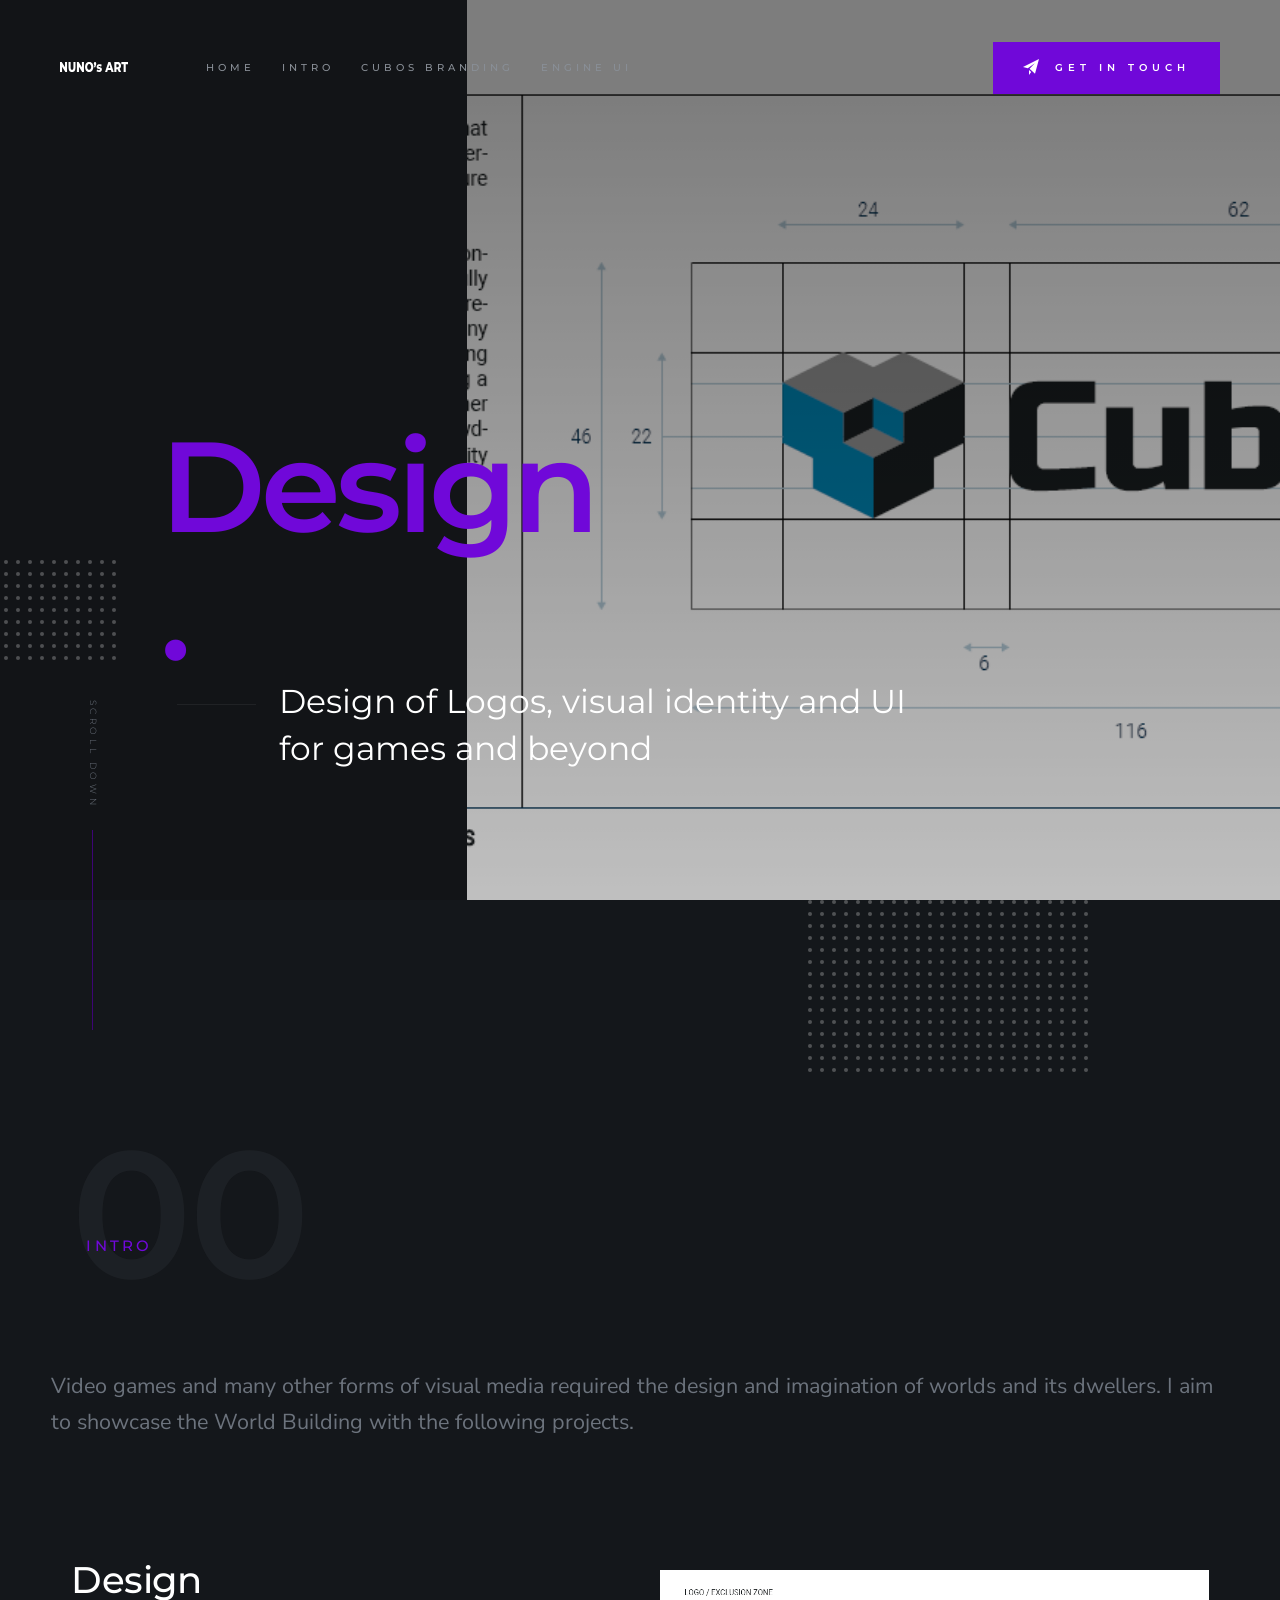
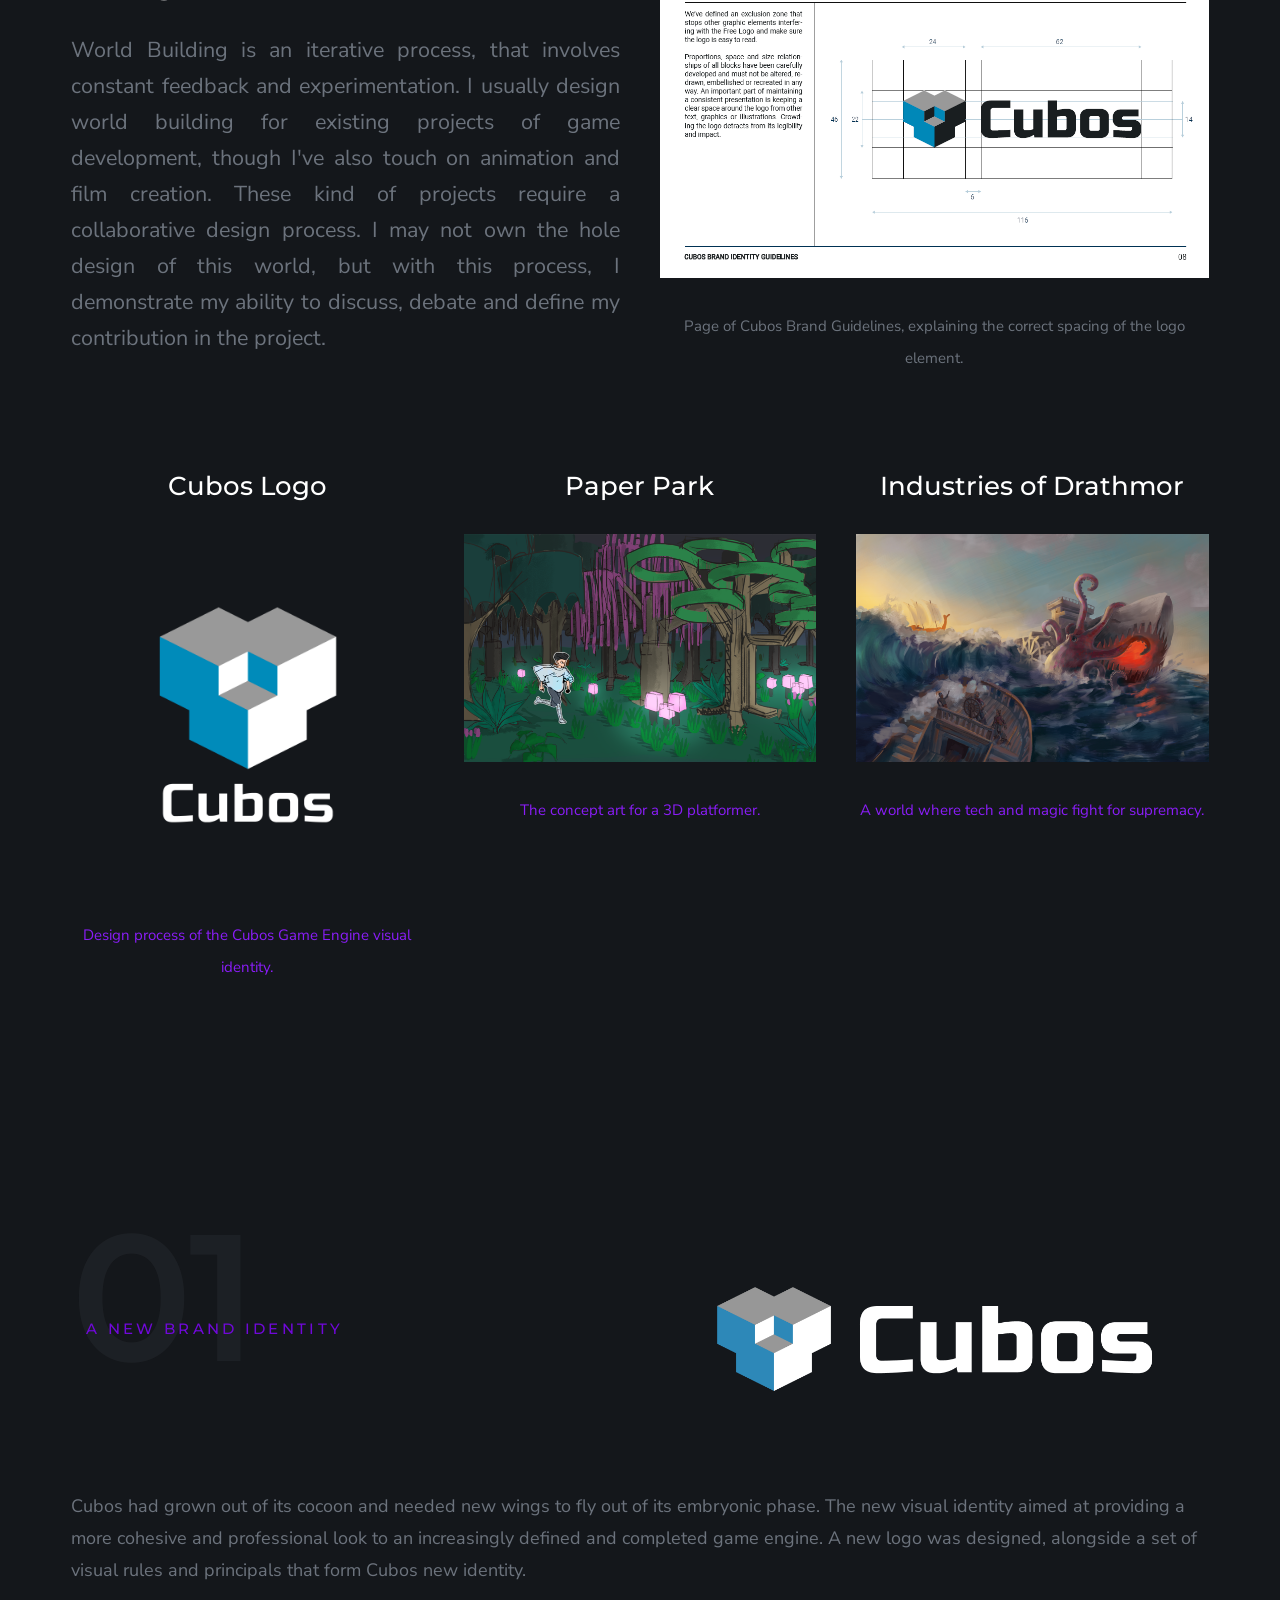
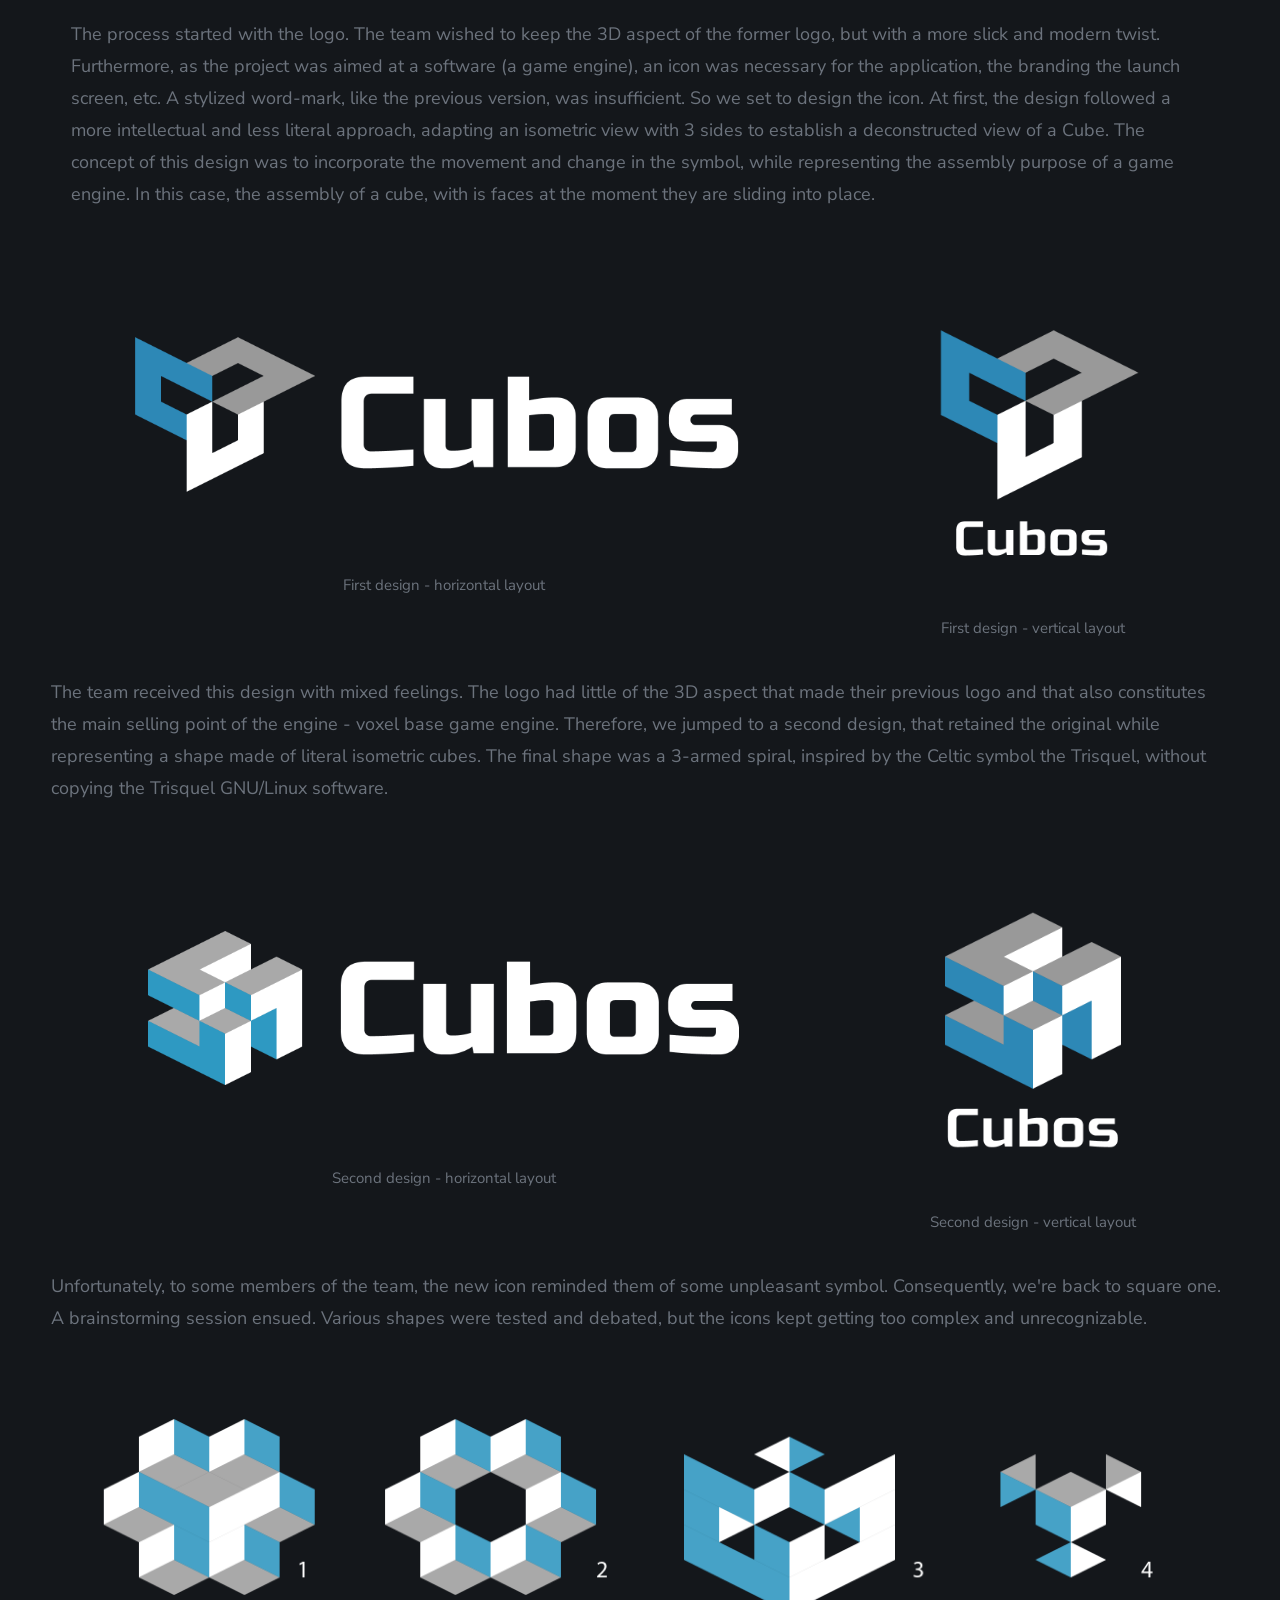
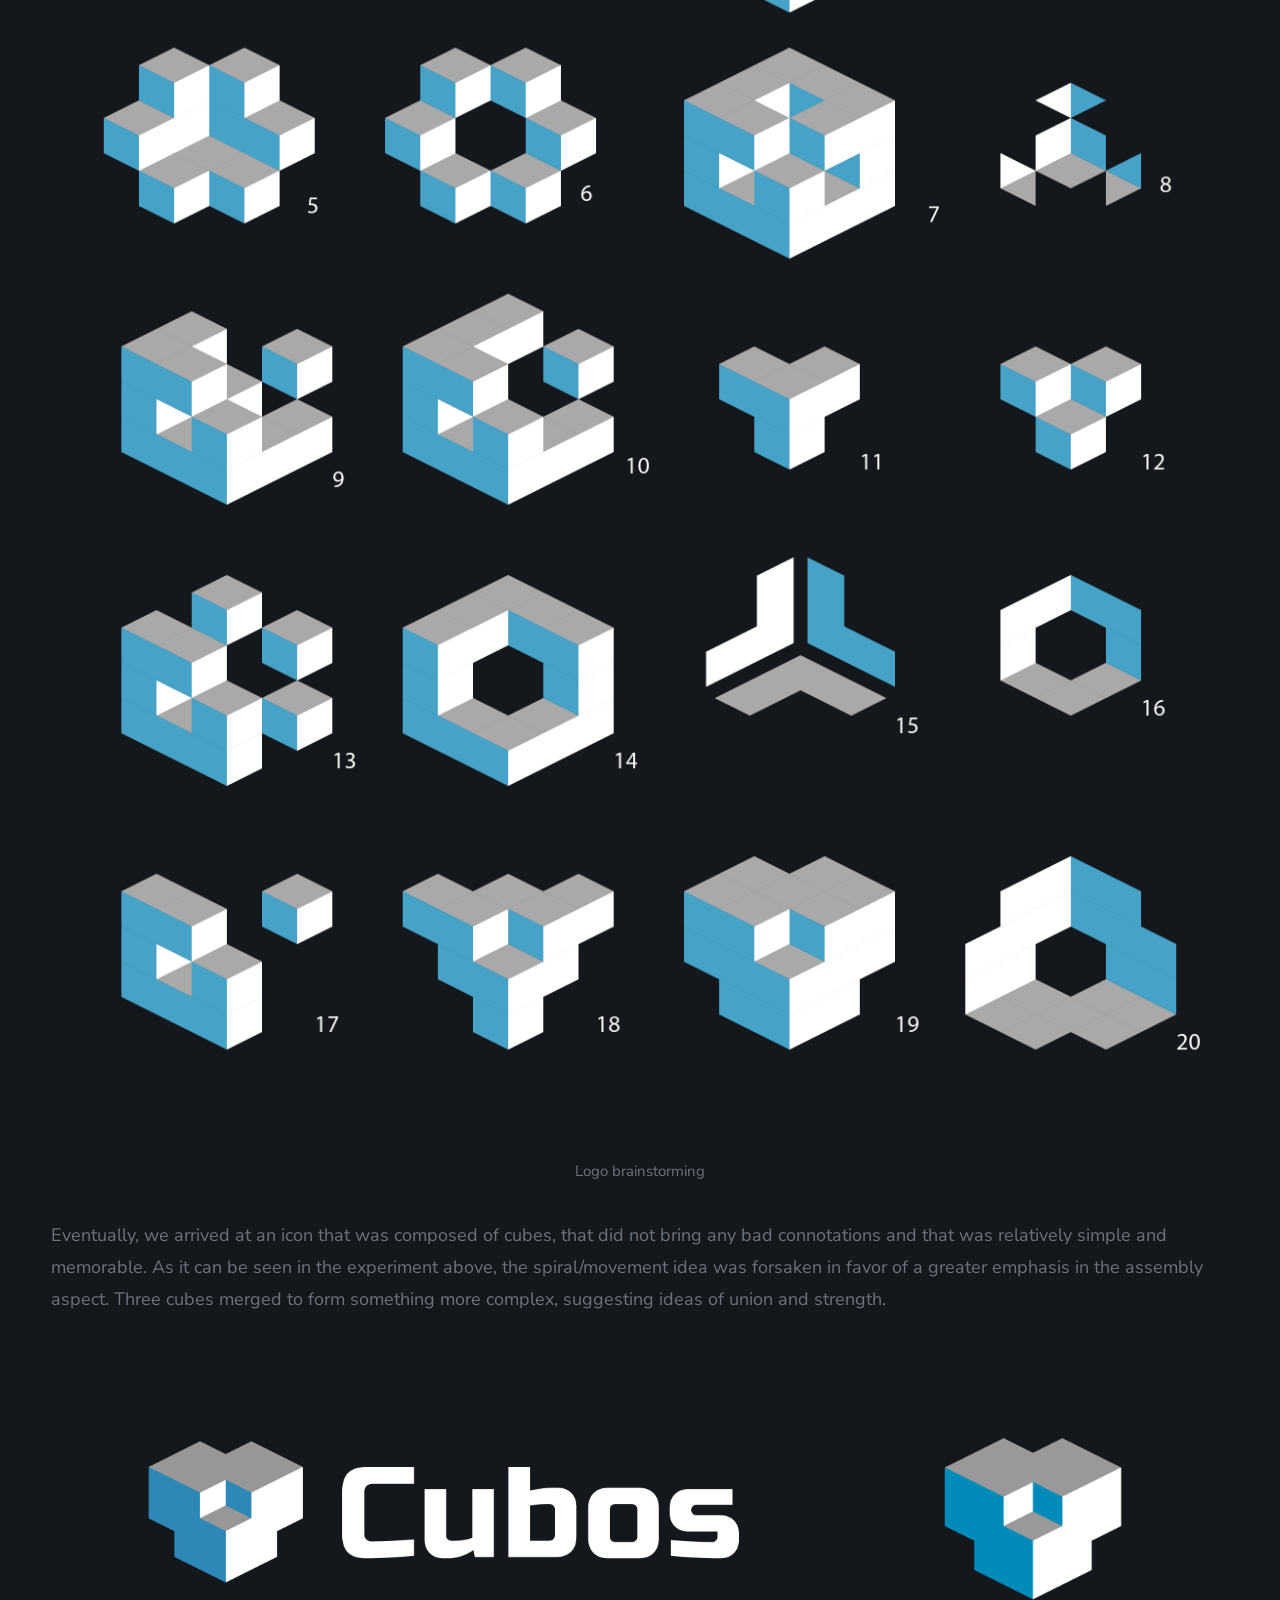
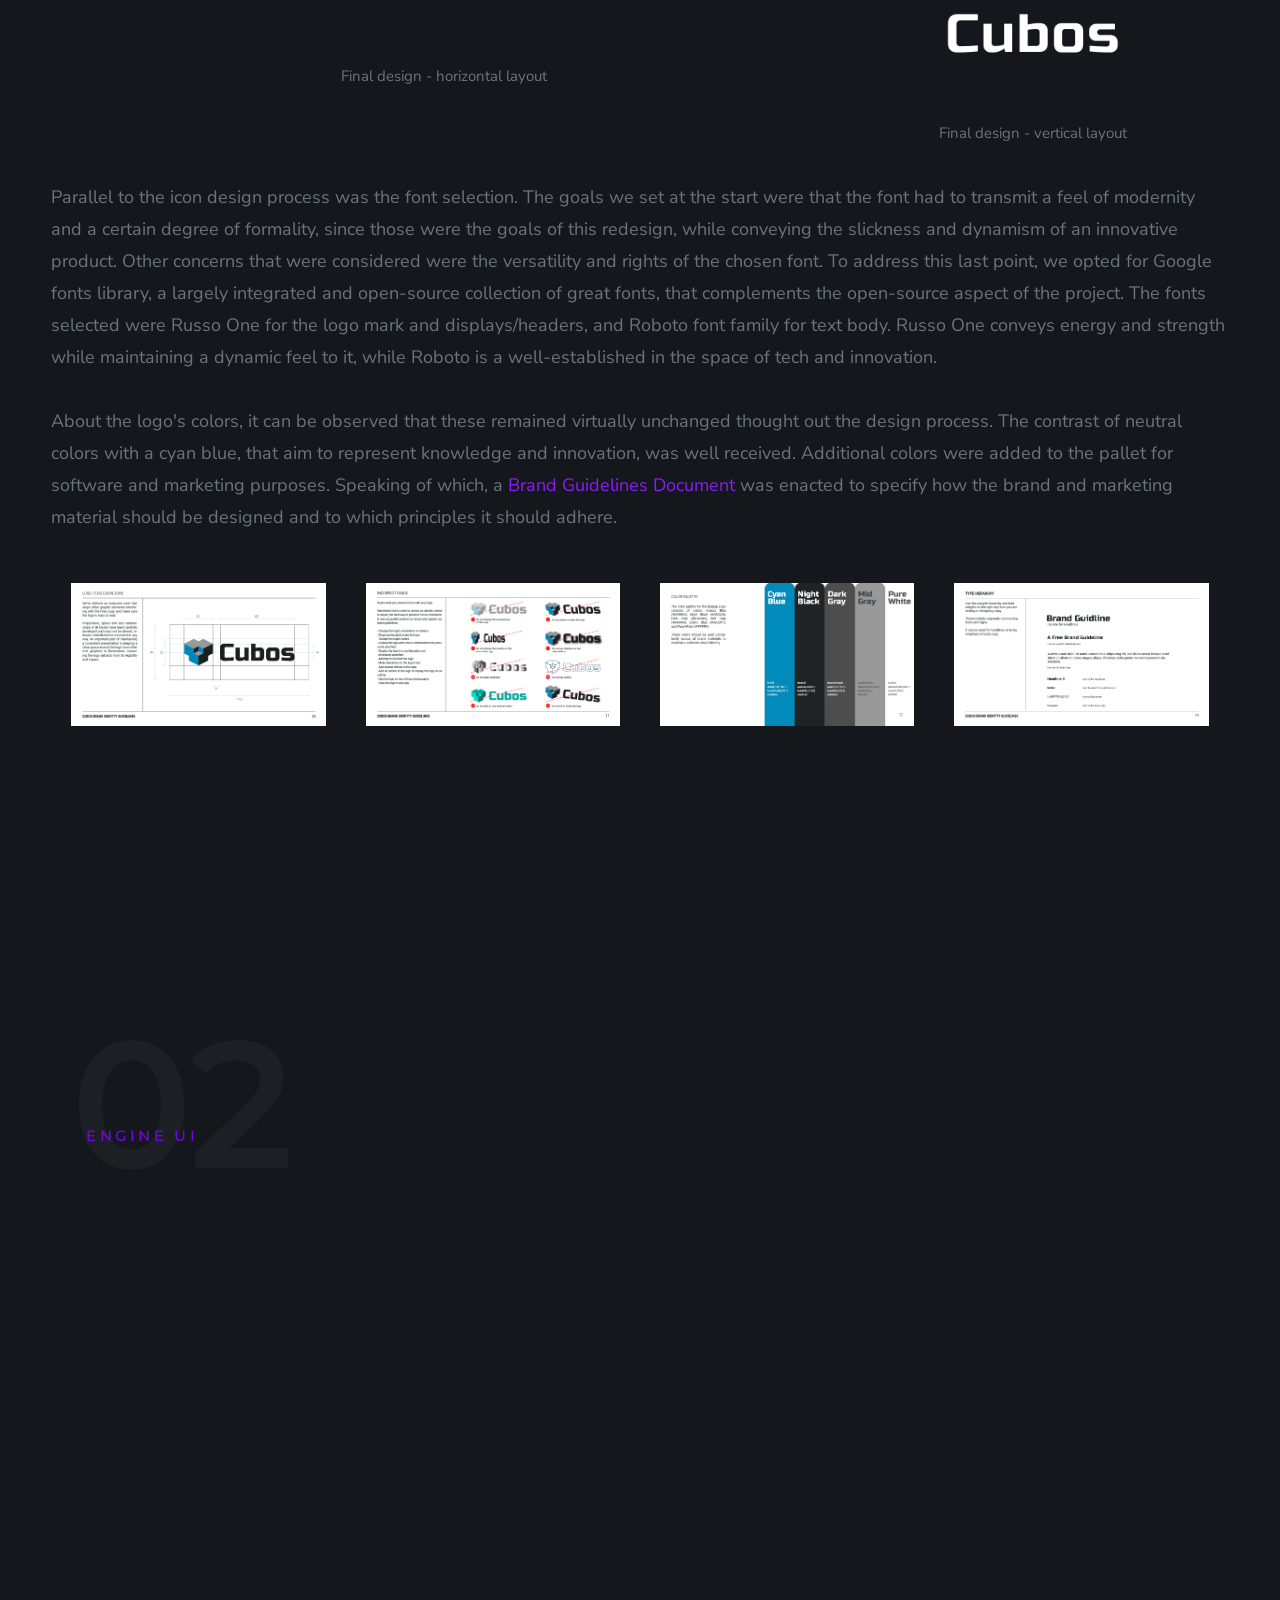
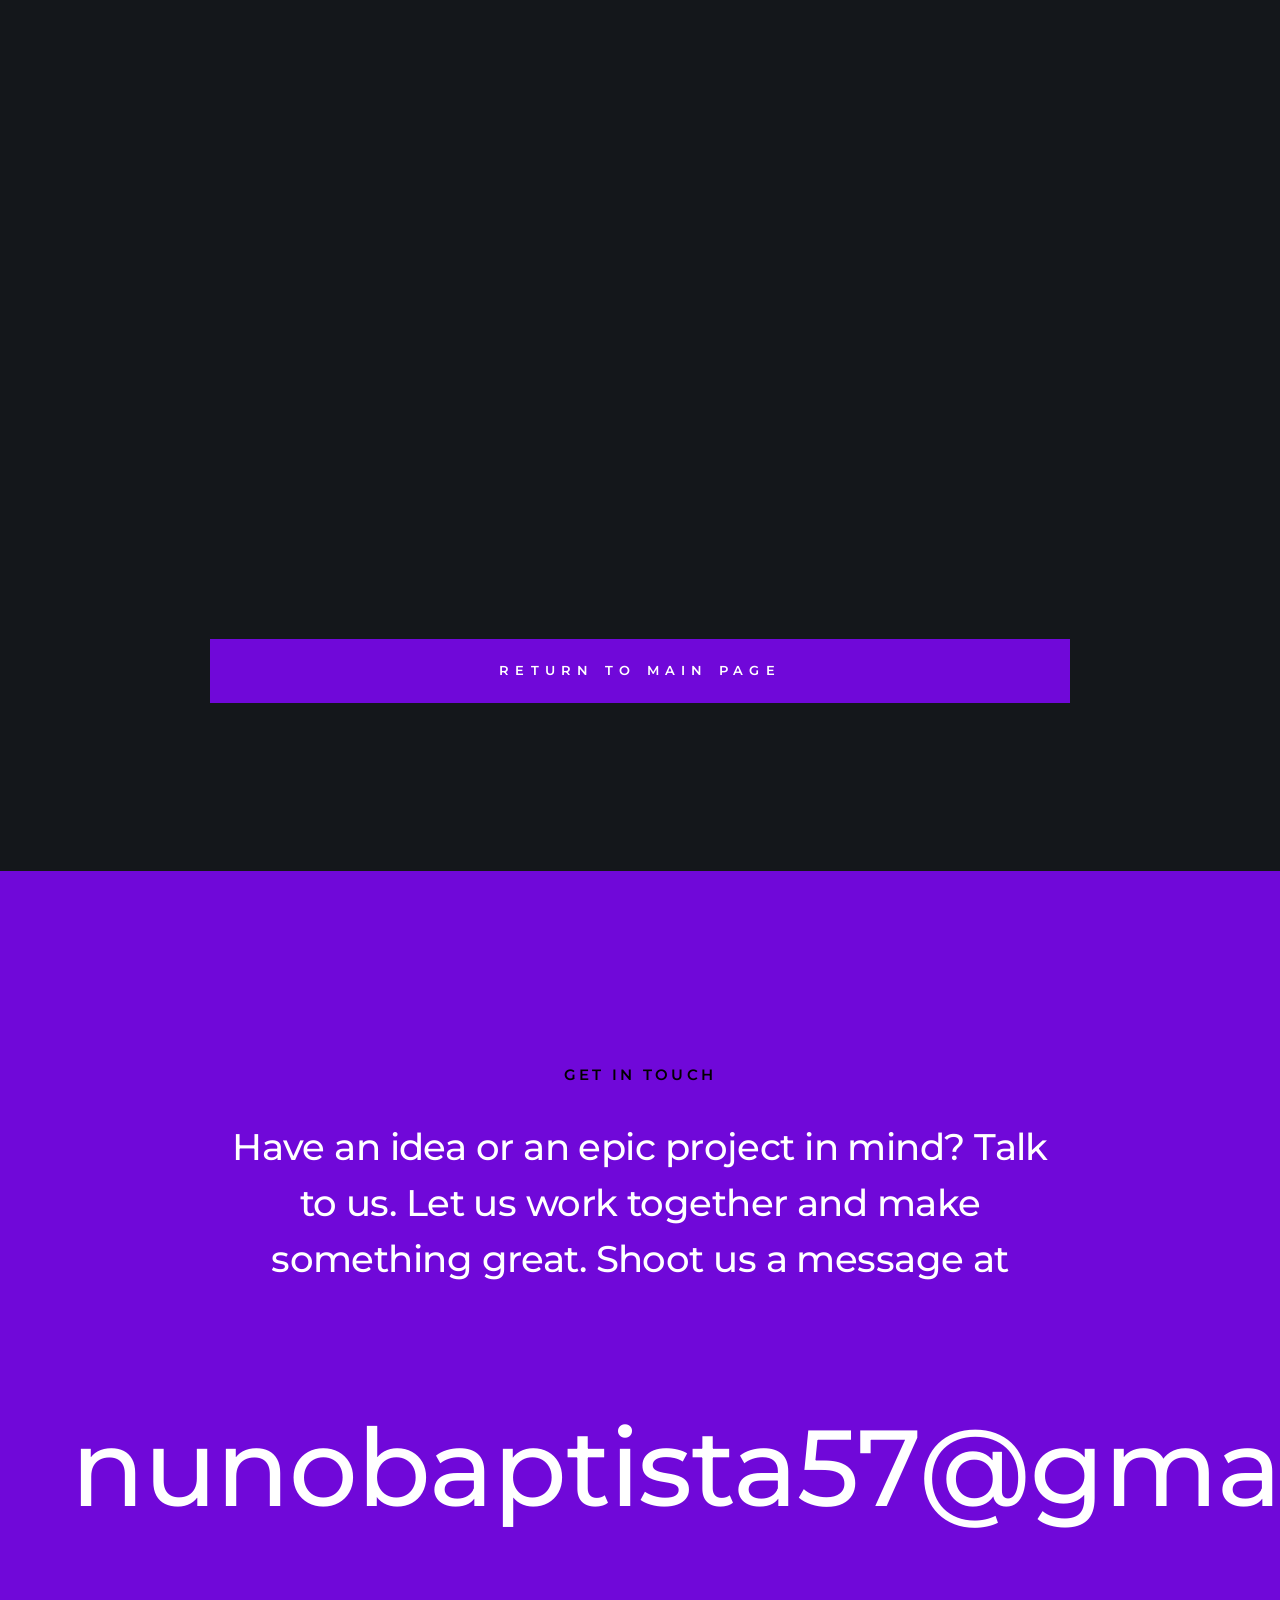
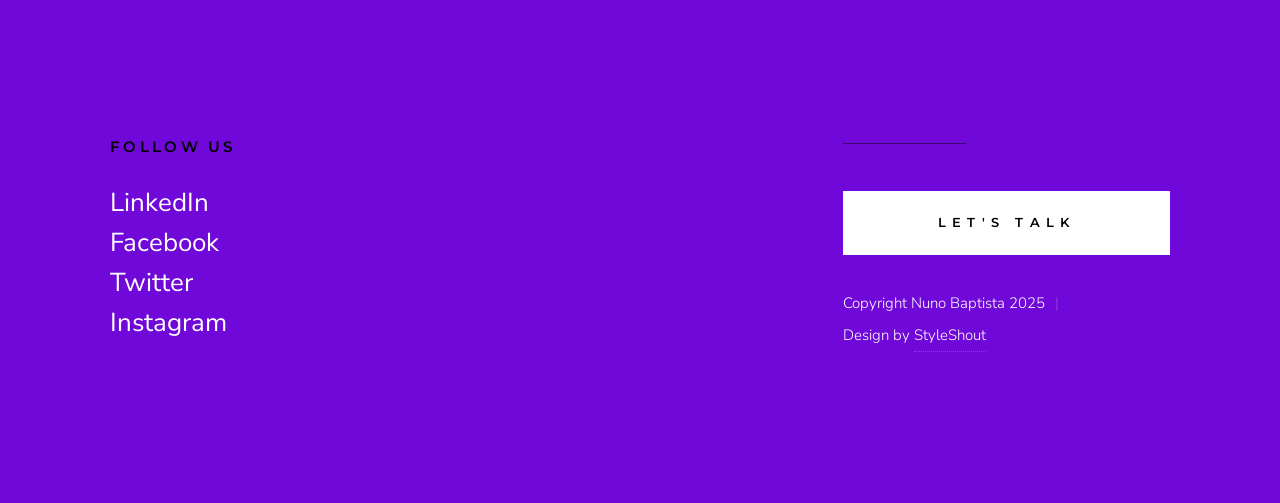
==== commit 59504811: "hide irrelevant sections" ====
--- a/Design.html
+++ b/Design.html
@@ -70,7 +70,7 @@
                     <li><a class="smoothscroll" href="#intro" title="Works">Intro</a></li>
                     <li><a class="smoothscroll" href="#brand-identity" title="Works">Cubos Branding</a></li>
                     <li><a class="smoothscroll" href="#Part2" title="Works">Engine Ui</a></li>
-                    <li><a class="smoothscroll" href="#Part3" title="Works">Industries of Drathmor</a></li>
+<!--                    <li><a class="smoothscroll" href="#Part3" title="Works">Industries of Drathmor</a></li>-->
 <!--                    <li><a class="smoothscroll" href="#gallery" title="Works">Gallery</a></li>-->
 
                 </ul>
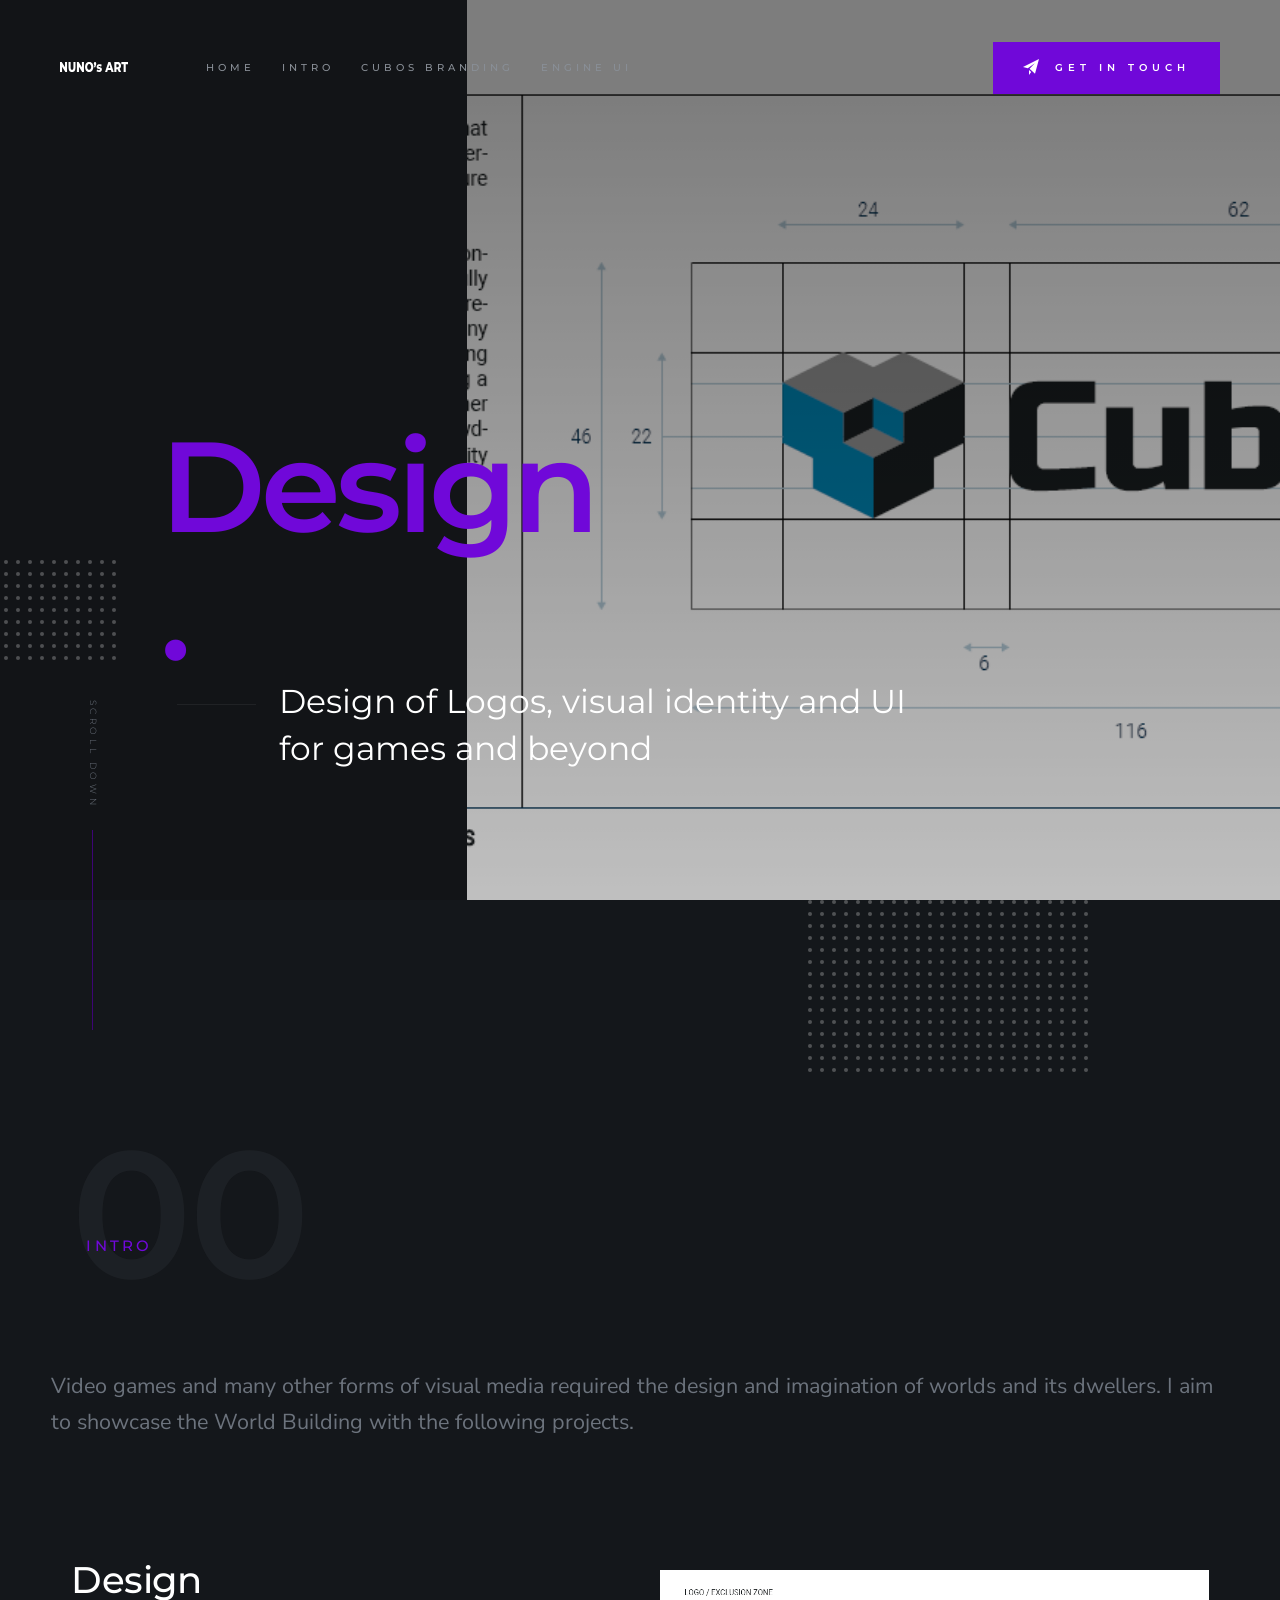
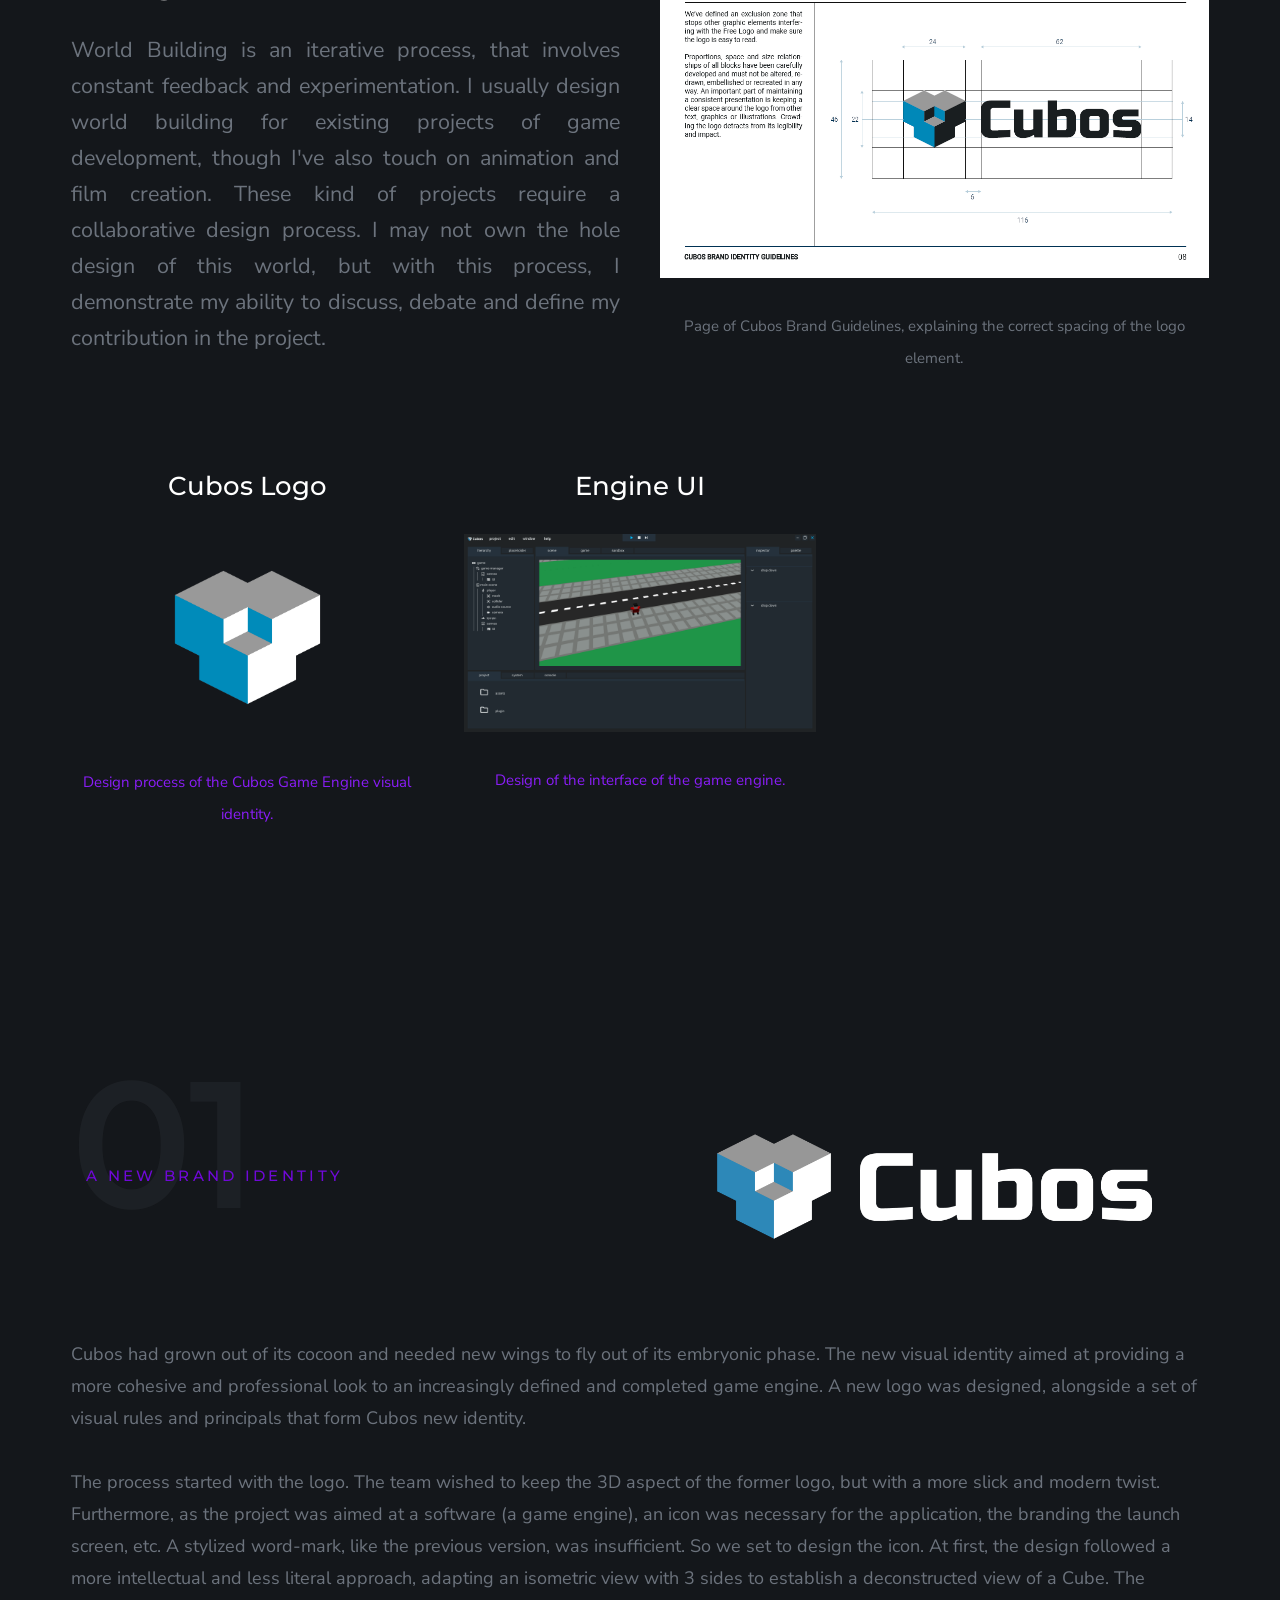
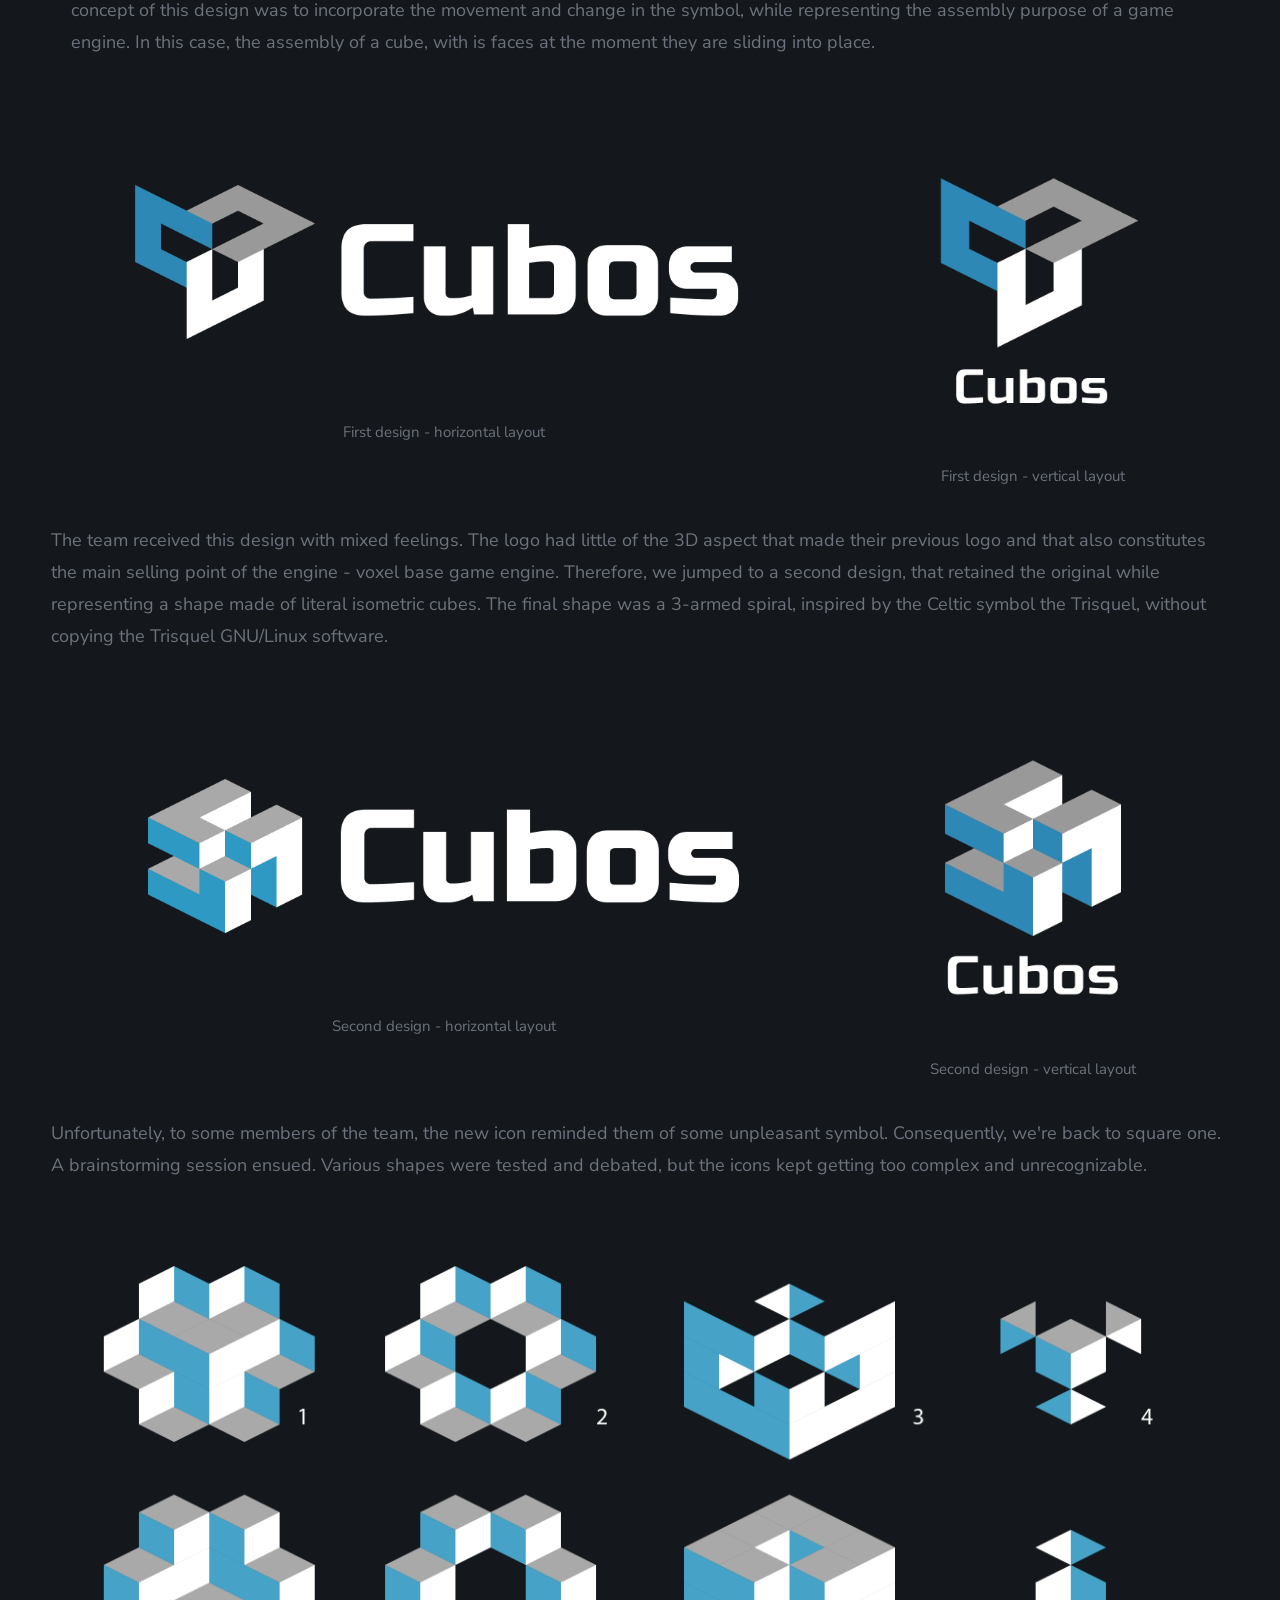
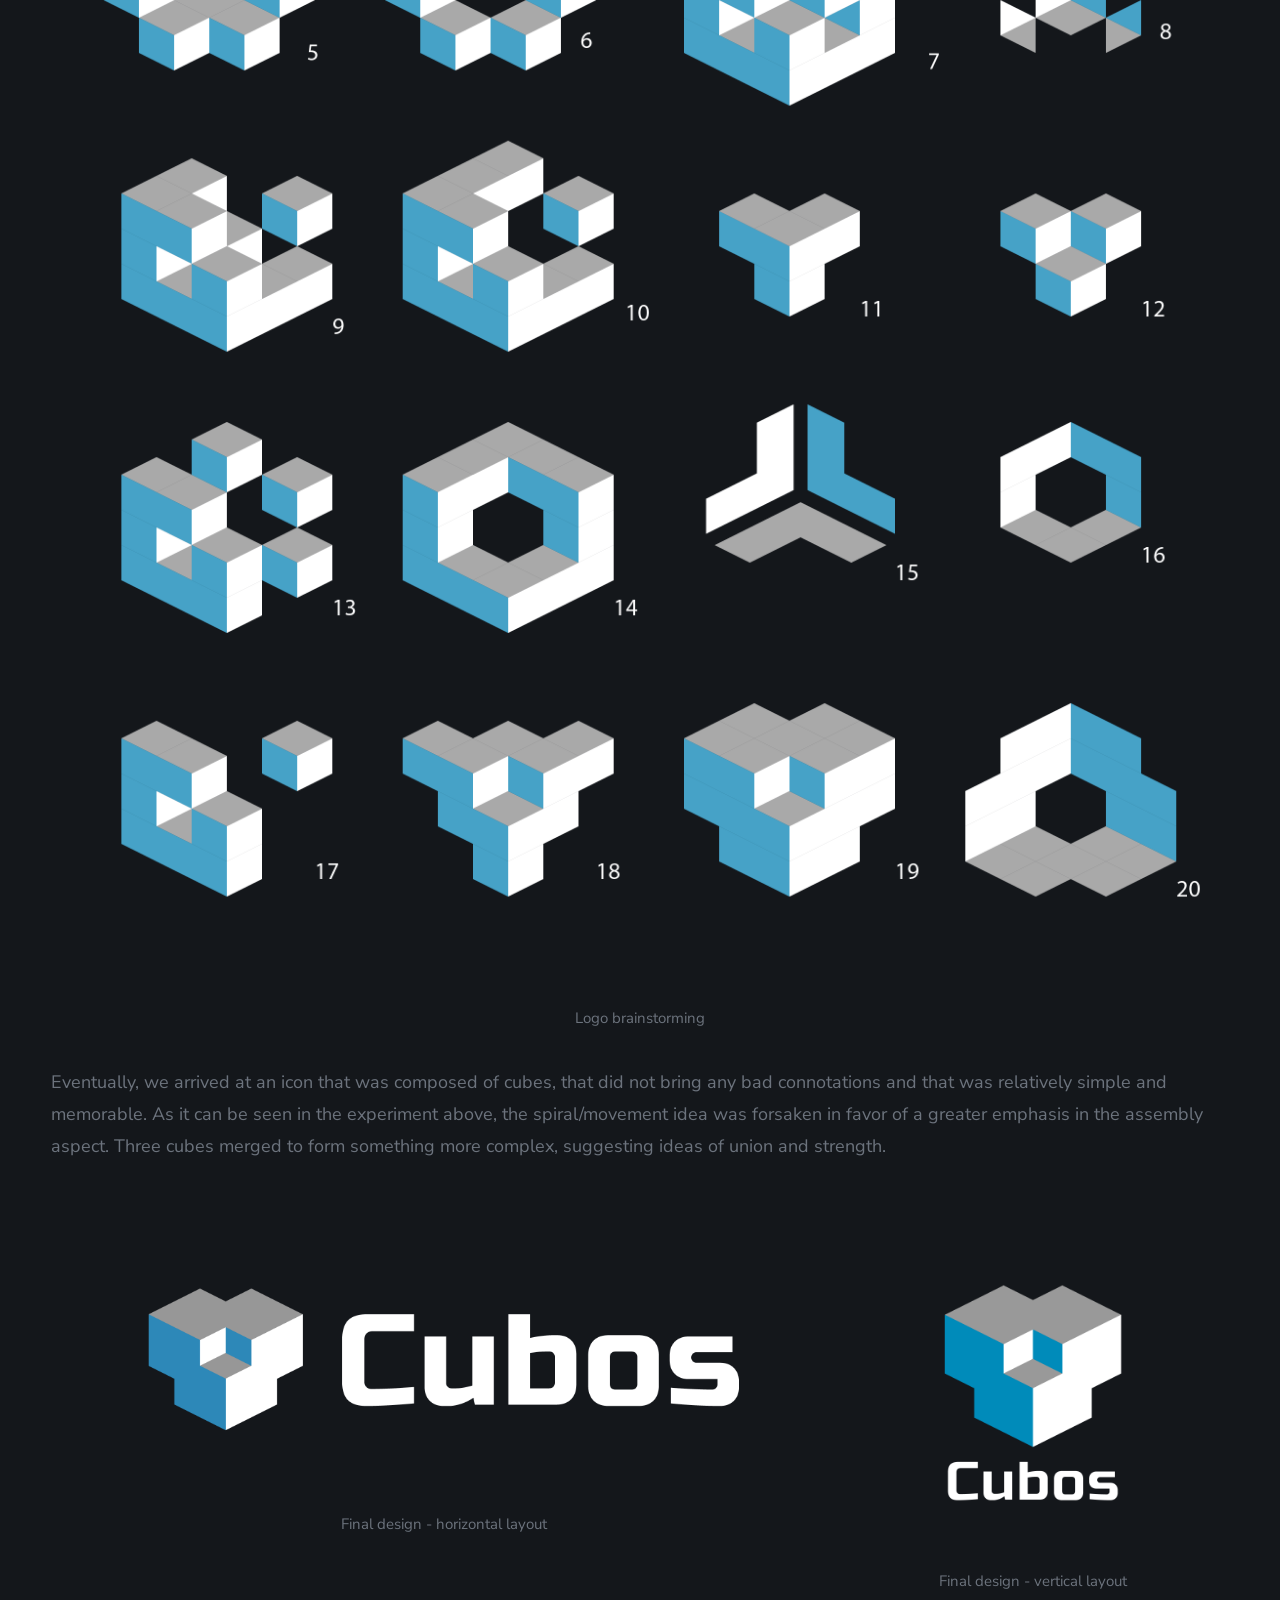
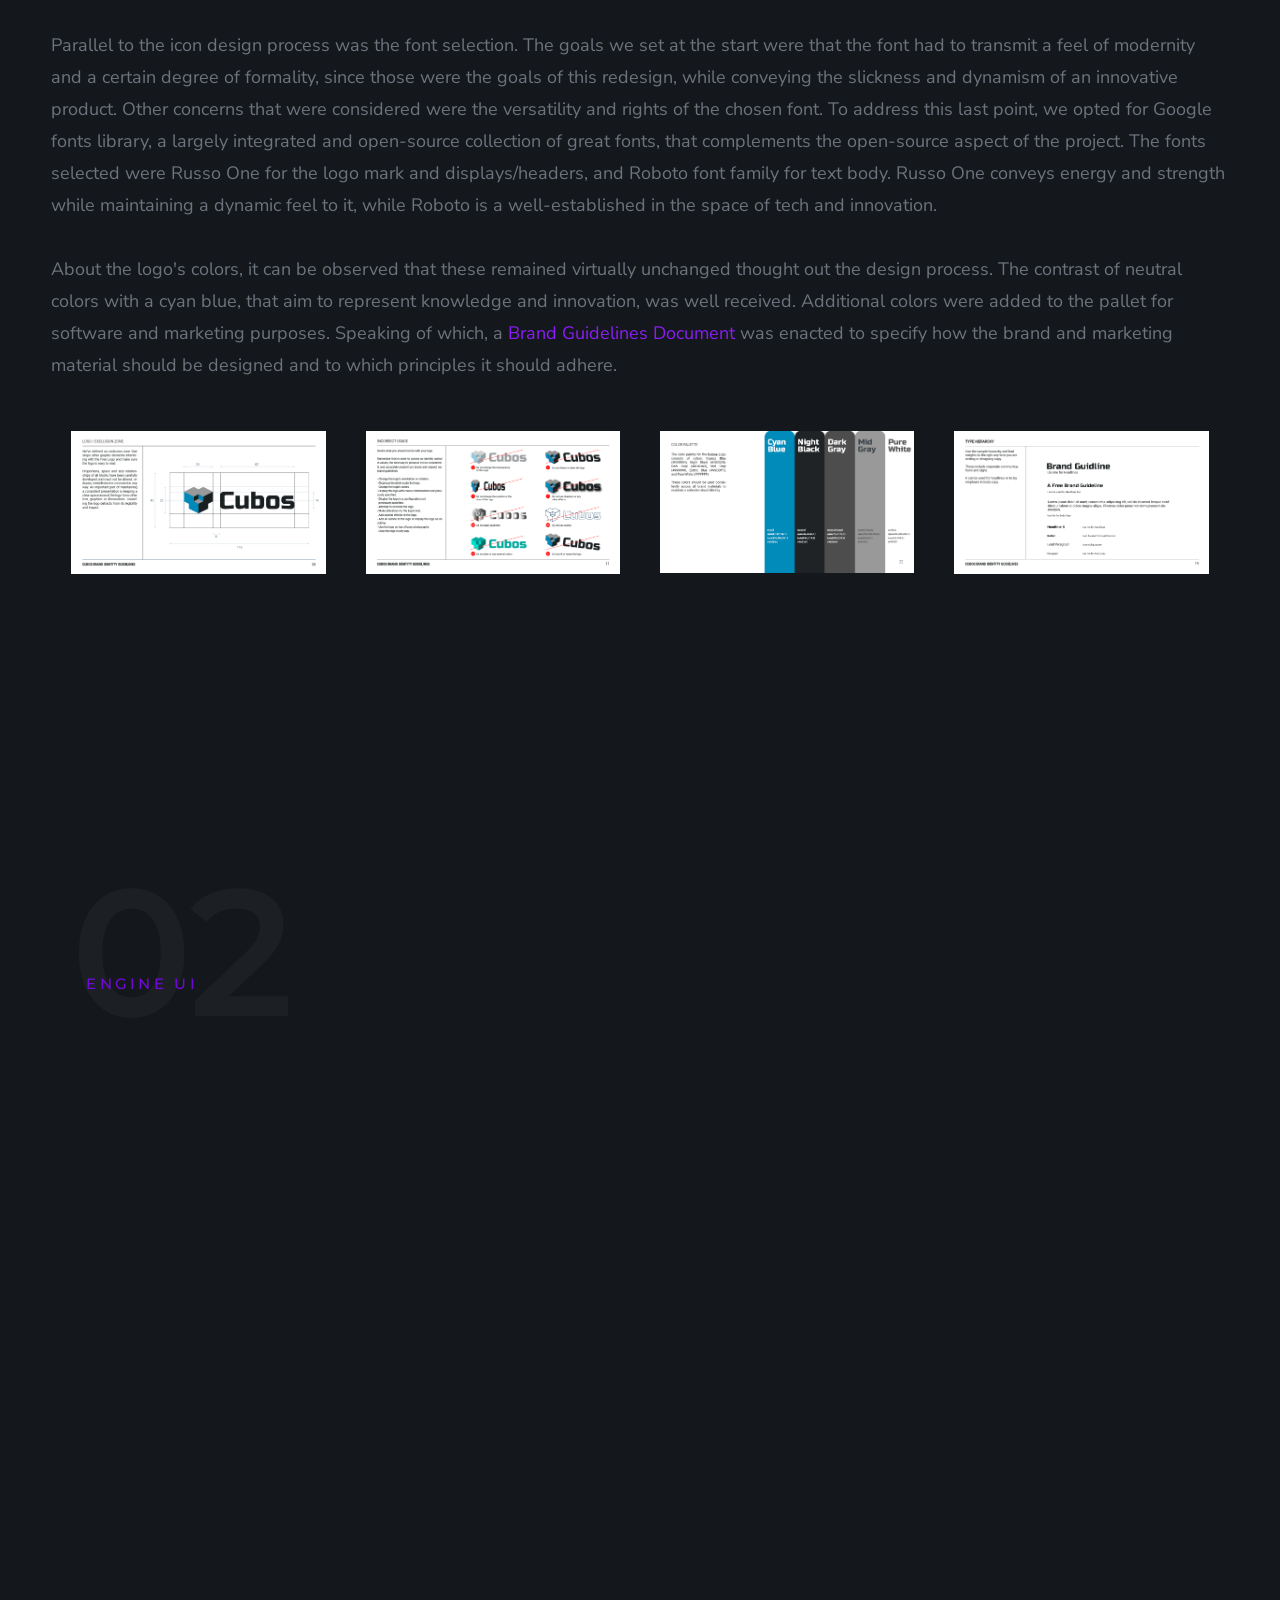
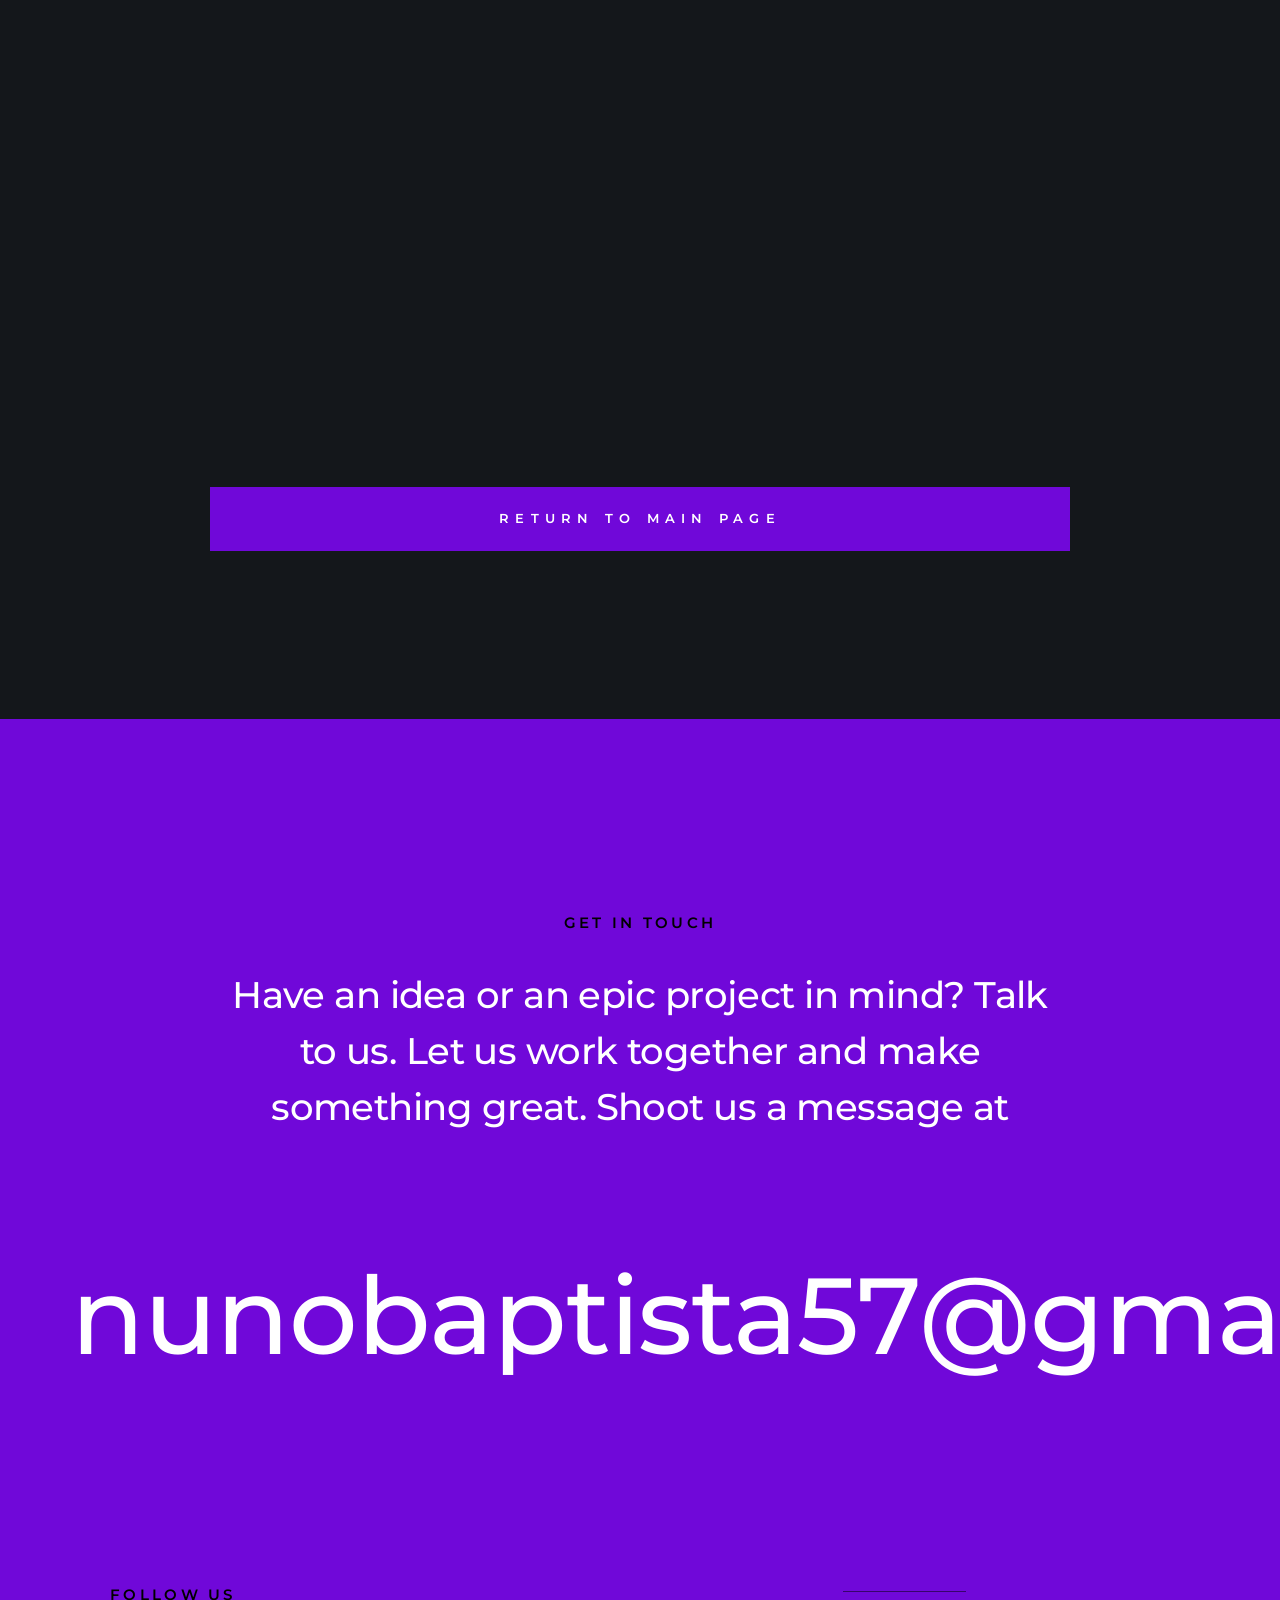
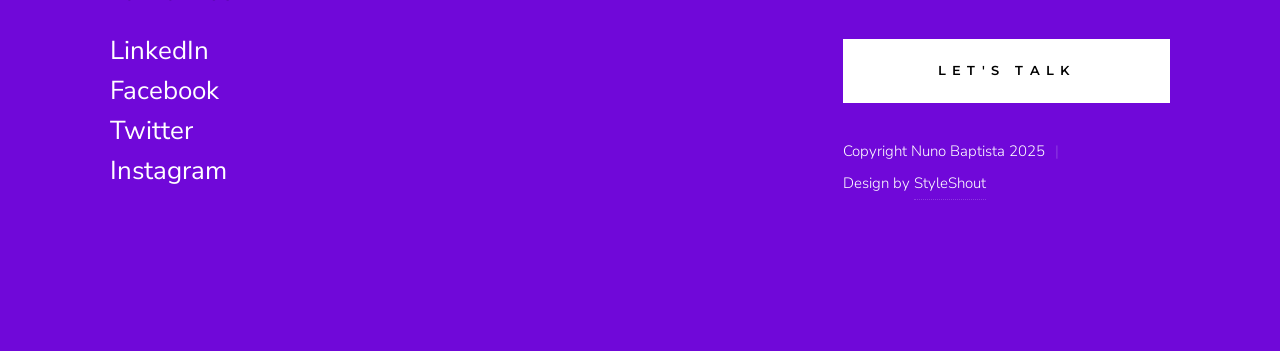
==== commit bef77dee: "figures alignment" ====
--- a/Design.html
+++ b/Design.html
@@ -212,9 +212,10 @@
                     <a class="smoothscroll" href="#brand-identity" title="Works">
                         <h4 class="h-add-bottom" style="text-align: center">Cubos Logo</h4>
     
-                        <figure>
-                            <img src="images/cubosBrand/prototype_logo_4_vertical.png" data-aos="fade-up"
-                                 srcset="images/cubosBrand/prototype_logo_4_vertical.png 1x, images/cubosBrand/prototype_logo_4_vertical.png 2x"
+                        <figure style="text-align: center">
+                            <img src="images/cubosBrand/CubosIcon.png" data-aos="fade-up"
+                                 style="  max-width: 200px;"
+                                 srcset="images/cubosBrand/CubosIcon.png 1x, images/cubosBrand/CubosIcon.png 2x"
                                  sizes="(max-width: 1000px) 100vw, 1000px" alt="Cubos Logo"
                             >
     
@@ -227,21 +228,21 @@
 
                 <div class="large-4 mob-12 column" data-aos="fade-up">
                     <a class="smoothscroll" href="#Part2" title="Works">
-                        <h4 class="h-add-bottom" style="text-align: center">Paper Park</h4>
+                        <h4 class="h-add-bottom" style="text-align: center">Engine UI</h4>
         
                         <figure>
-                            <img src="images/NunoPortfolio/PaperFlorest@1x.png" data-aos="fade-up"
-                                 srcset="images/NunoPortfolio/PaperFlorest@1x.png 1x, images/NunoPortfolio/PaperFlorest@2x.png 2x"
-                                 sizes="(max-width: 1000px) 100vw, 1000px" alt="Paper Park Florest"
+                            <img src="images/cubosBrand/EnginePage.png" data-aos="fade-up"
+                                 srcset="images/cubosBrand/EnginePage.png 1x, images/cubosBrand/EnginePage.png 2x"
+                                 sizes="(max-width: 1000px) 100vw, 1000px" alt=""
                             >
                             <figcaption>
-                                The concept art for a 3D platformer.
+                                Design of the interface of the game engine.
                             </figcaption>
                         </figure>
                     </a>
                 </div>
 
-                <div class="large-4 mob-12 column" data-aos="fade-up">
+                <!--<div class="large-4 mob-12 column" data-aos="fade-up">
                     <a class="smoothscroll" href="#Part3" title="Works">
                         <h4 class="h-add-bottom" style="text-align: center">Industries of Drathmor</h4>
     
@@ -257,7 +258,7 @@
                         </figure>
                     </a>
                 </div>
-
+-->
             </div> <!-- end row -->
         </div>
     </section> <!-- end s-intro -->
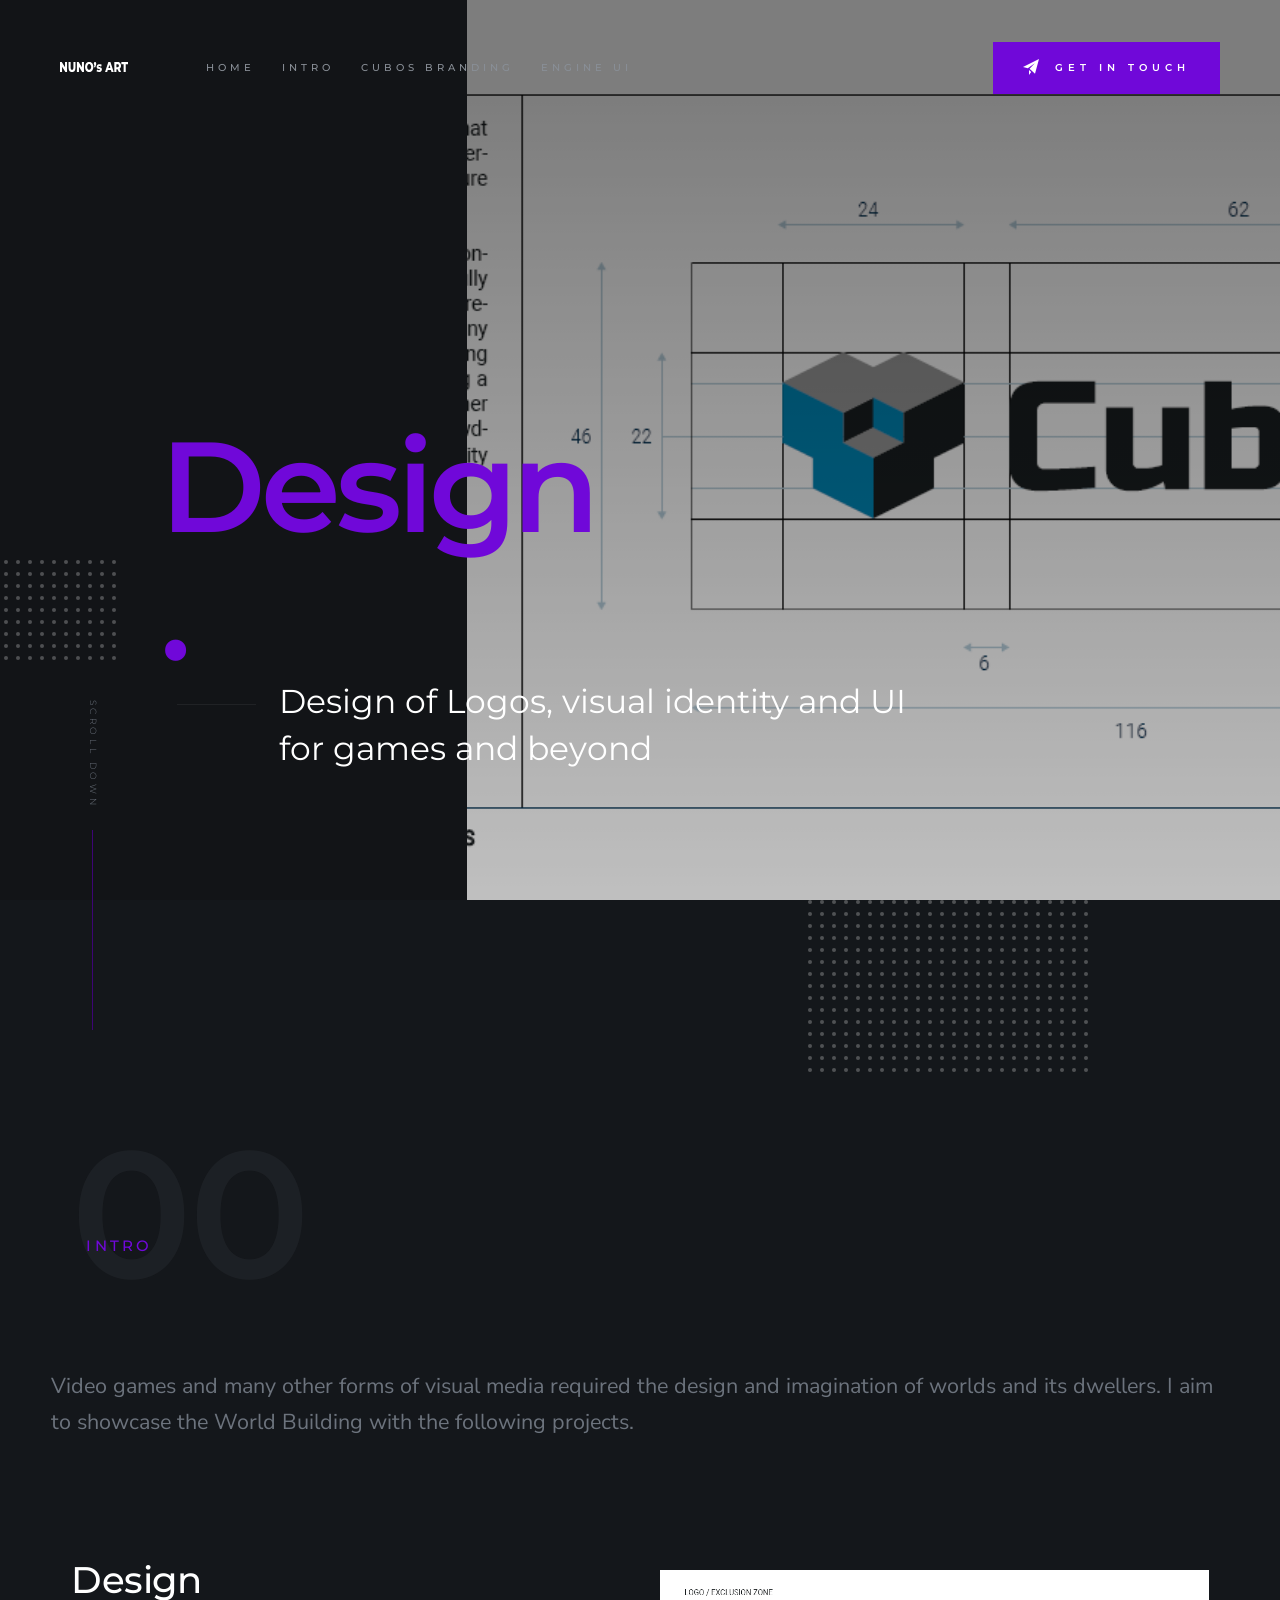
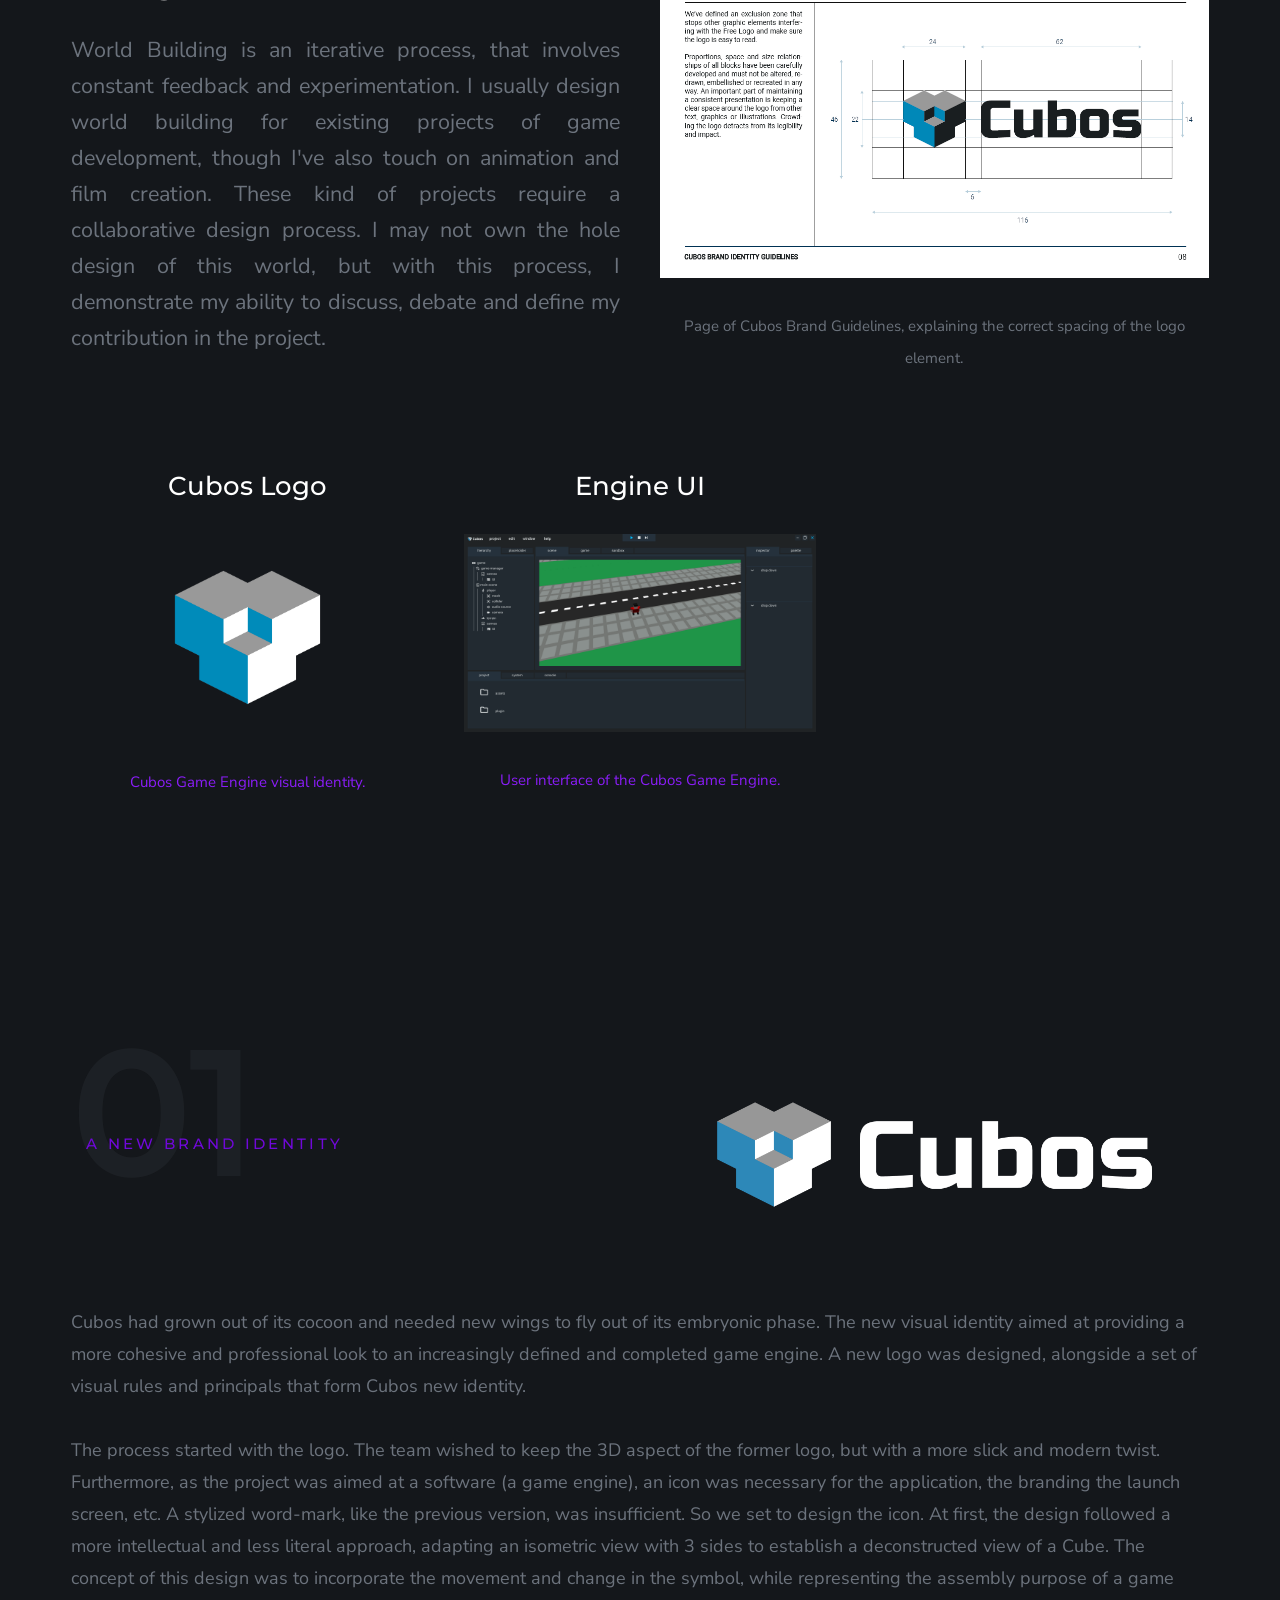
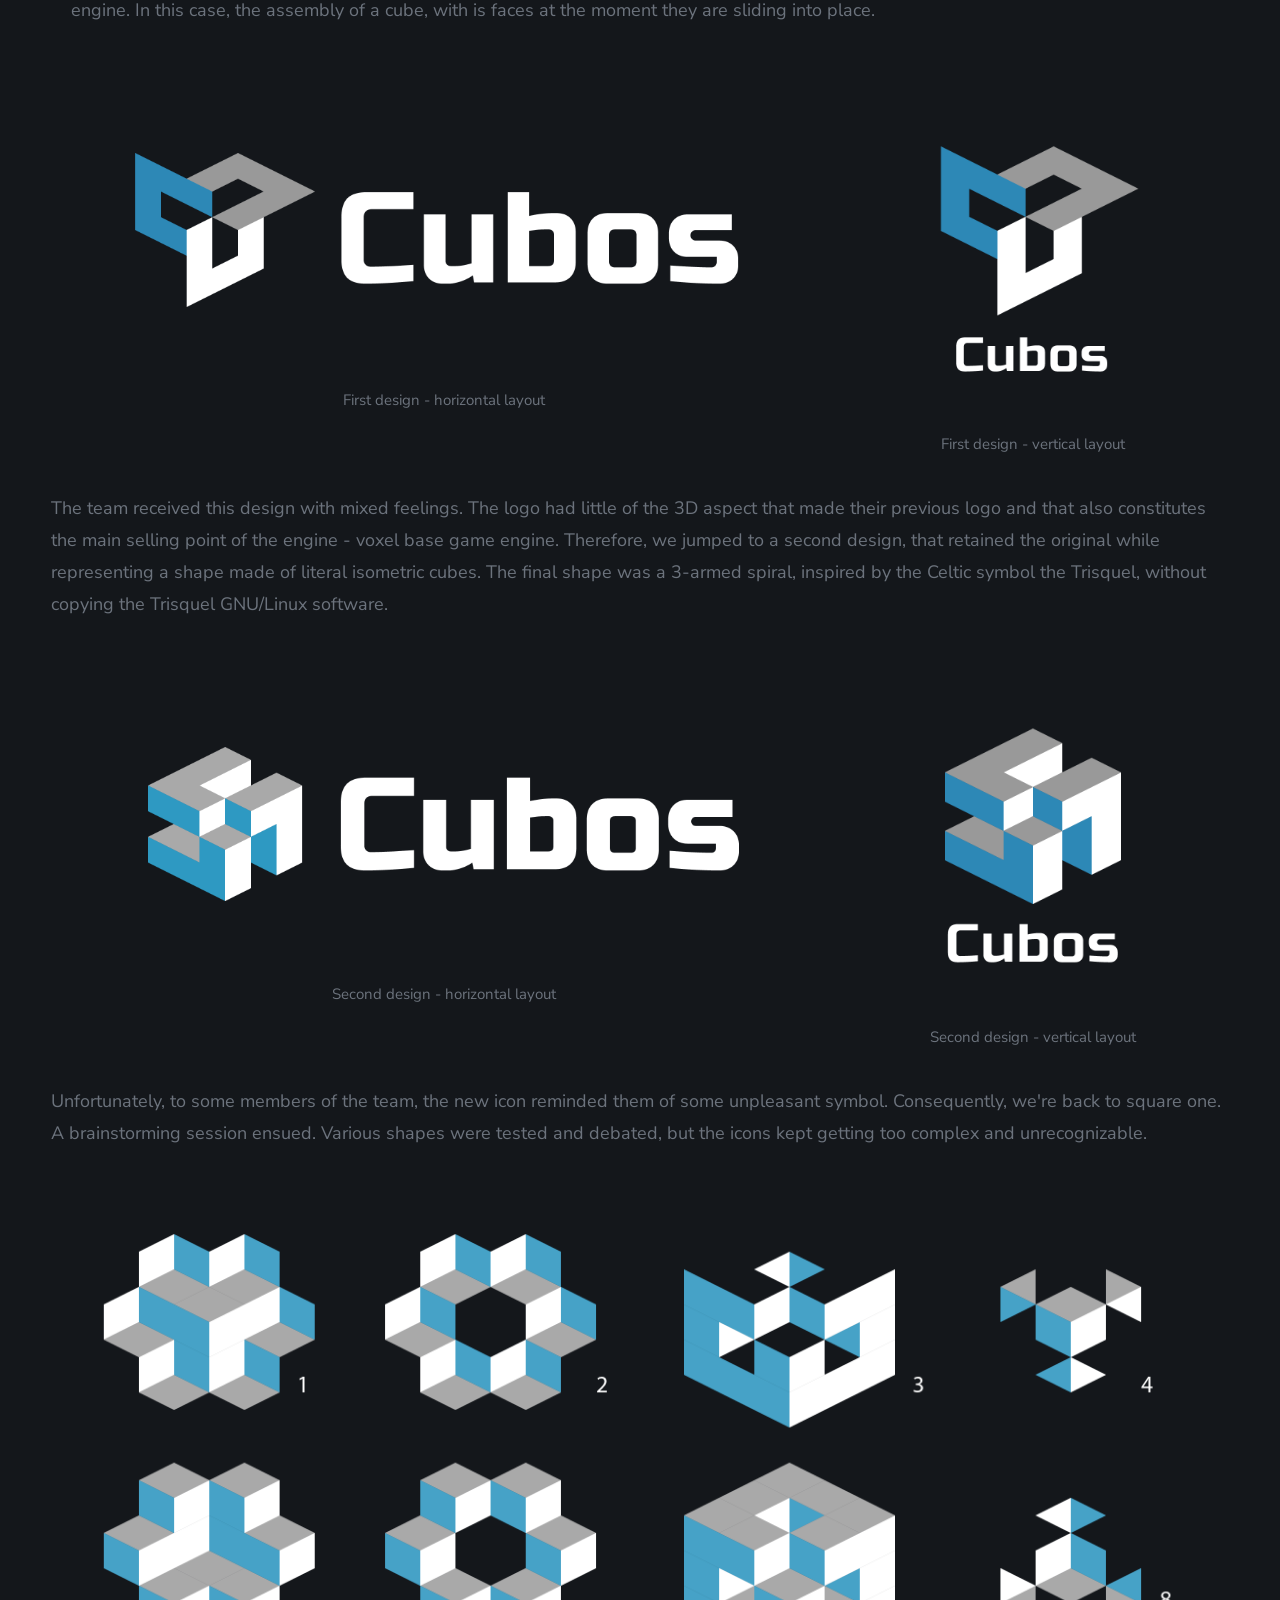
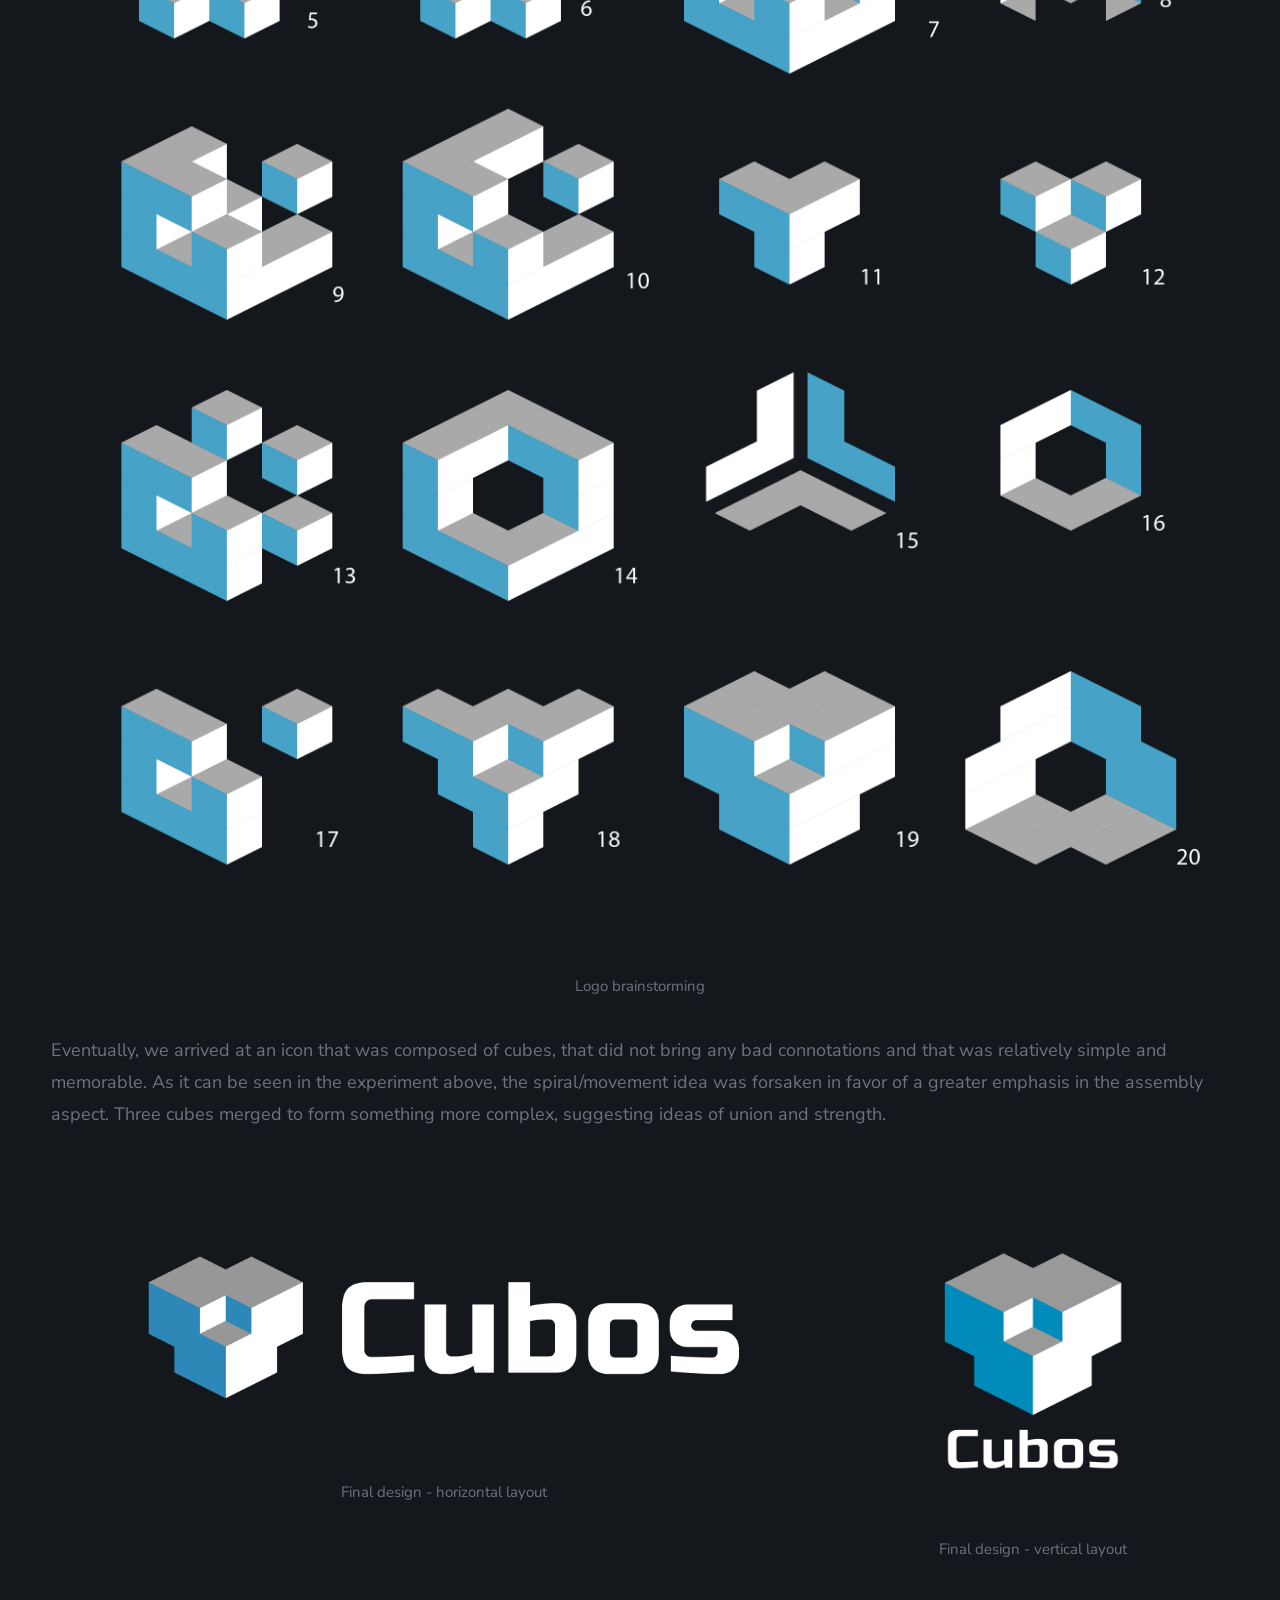
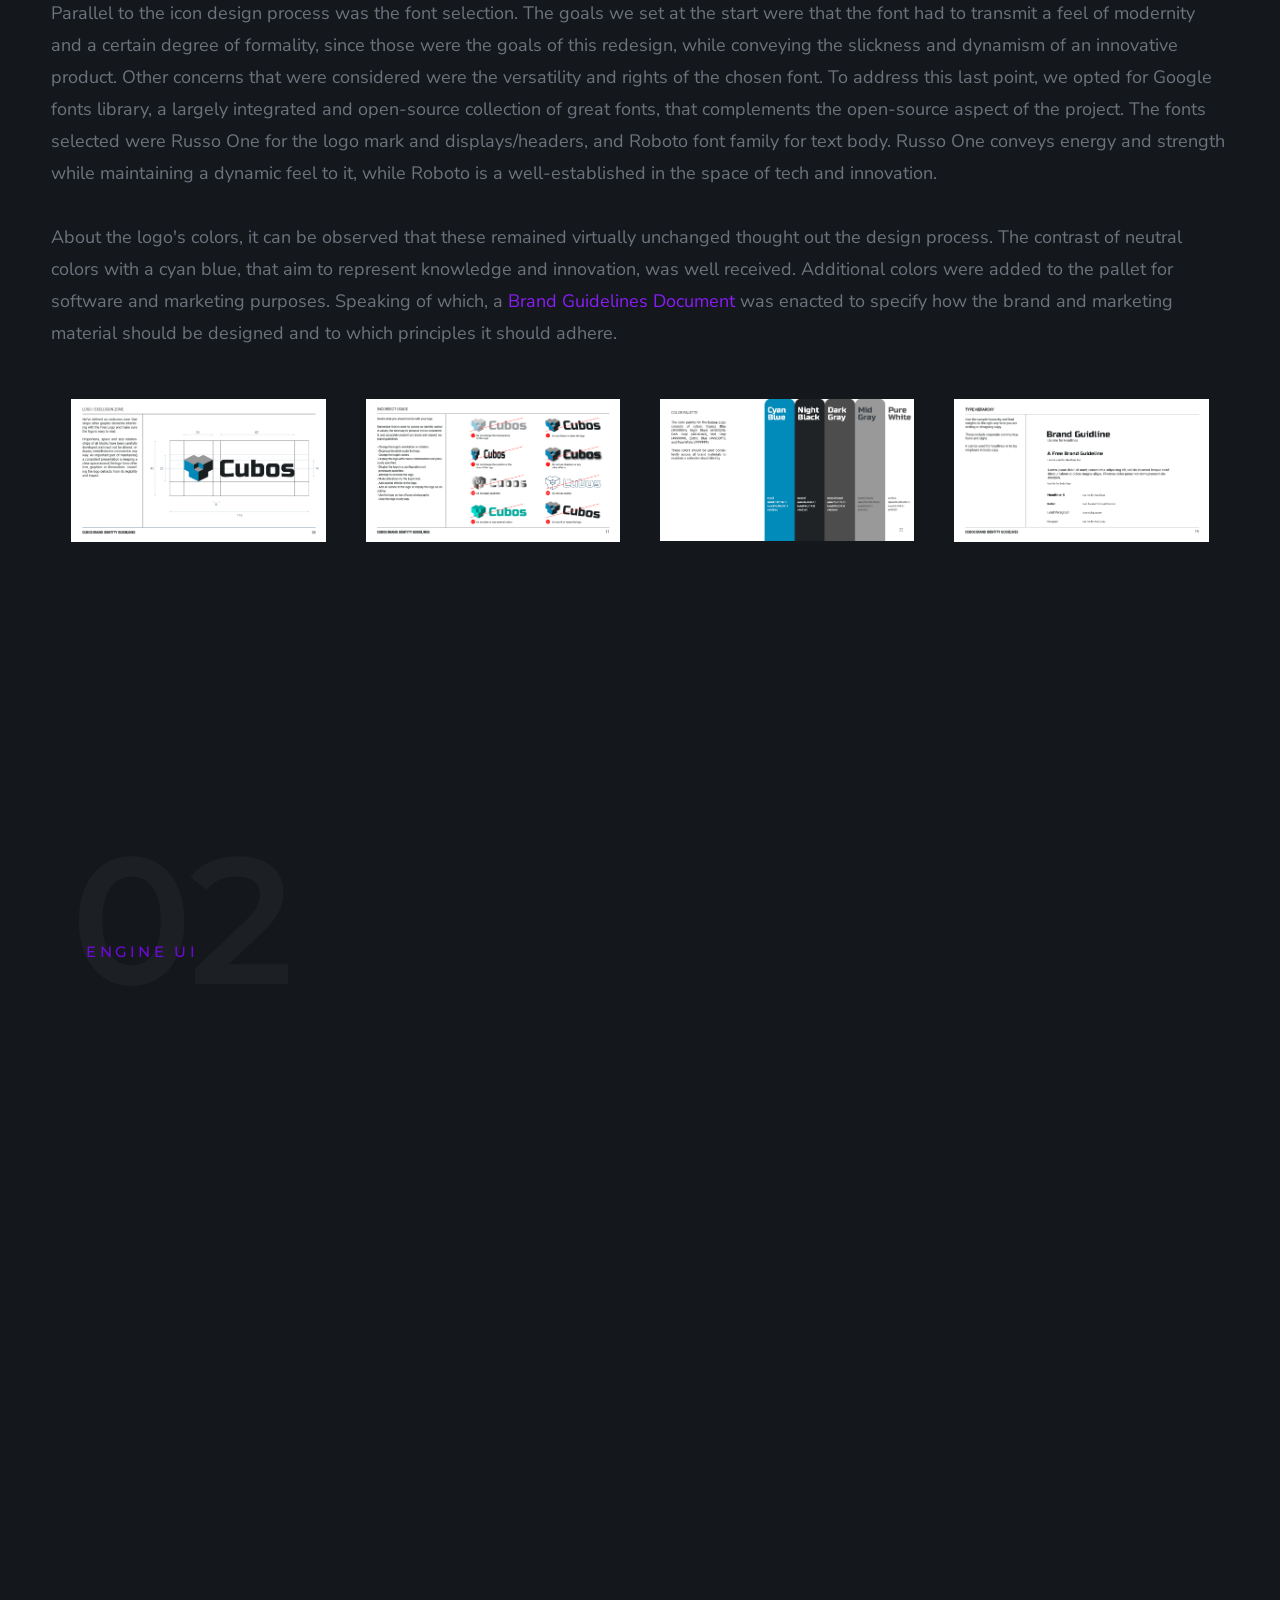
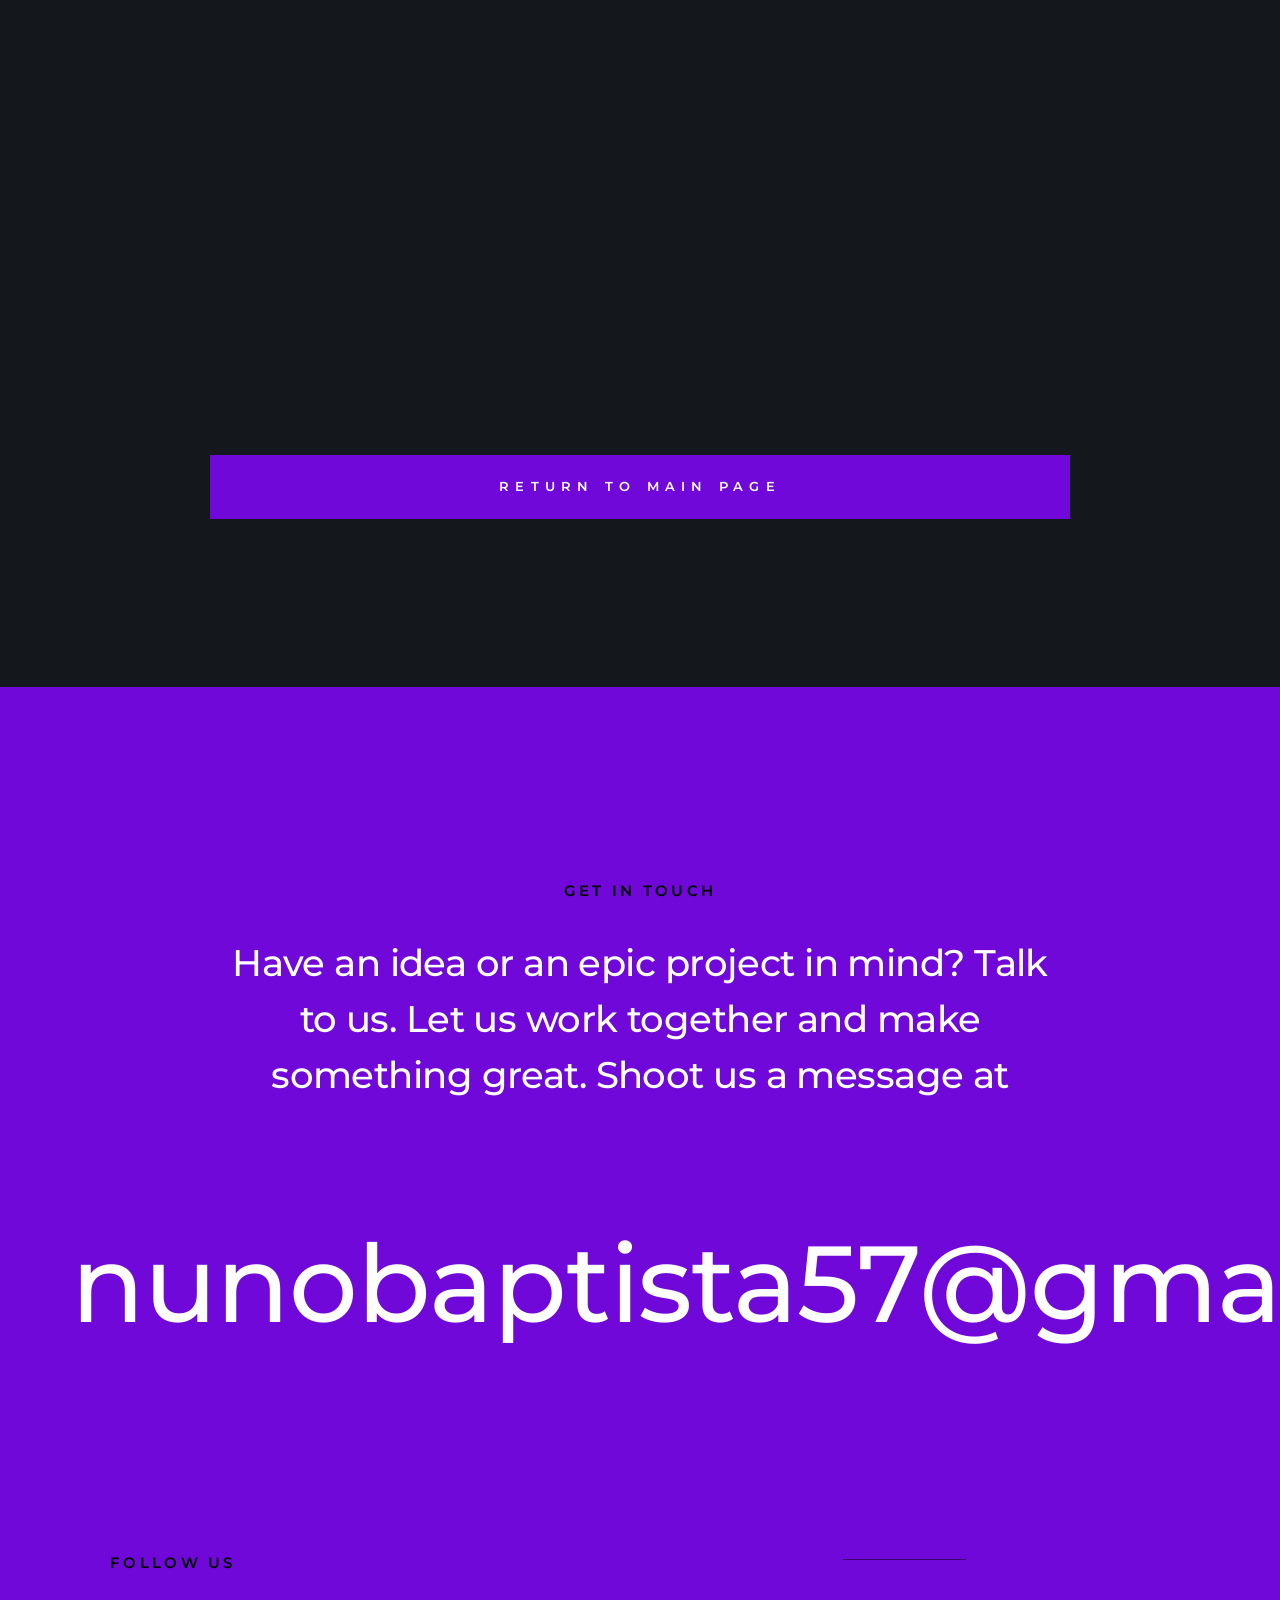
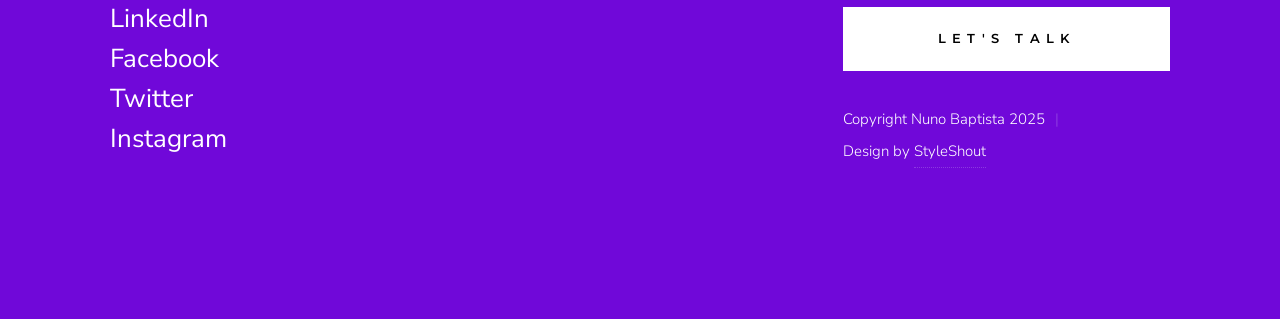
==== commit 07786149: "titles corrected" ====
--- a/Design.html
+++ b/Design.html
@@ -220,7 +220,7 @@
                             >
     
                             <figcaption>
-                                Design process of the Cubos Game Engine visual identity.
+                                Cubos Game Engine visual identity.
                             </figcaption>
                         </figure>
                     </a>
@@ -236,7 +236,7 @@
                                  sizes="(max-width: 1000px) 100vw, 1000px" alt=""
                             >
                             <figcaption>
-                                Design of the interface of the game engine.
+                                User interface of the Cubos Game Engine.
                             </figcaption>
                         </figure>
                     </a>
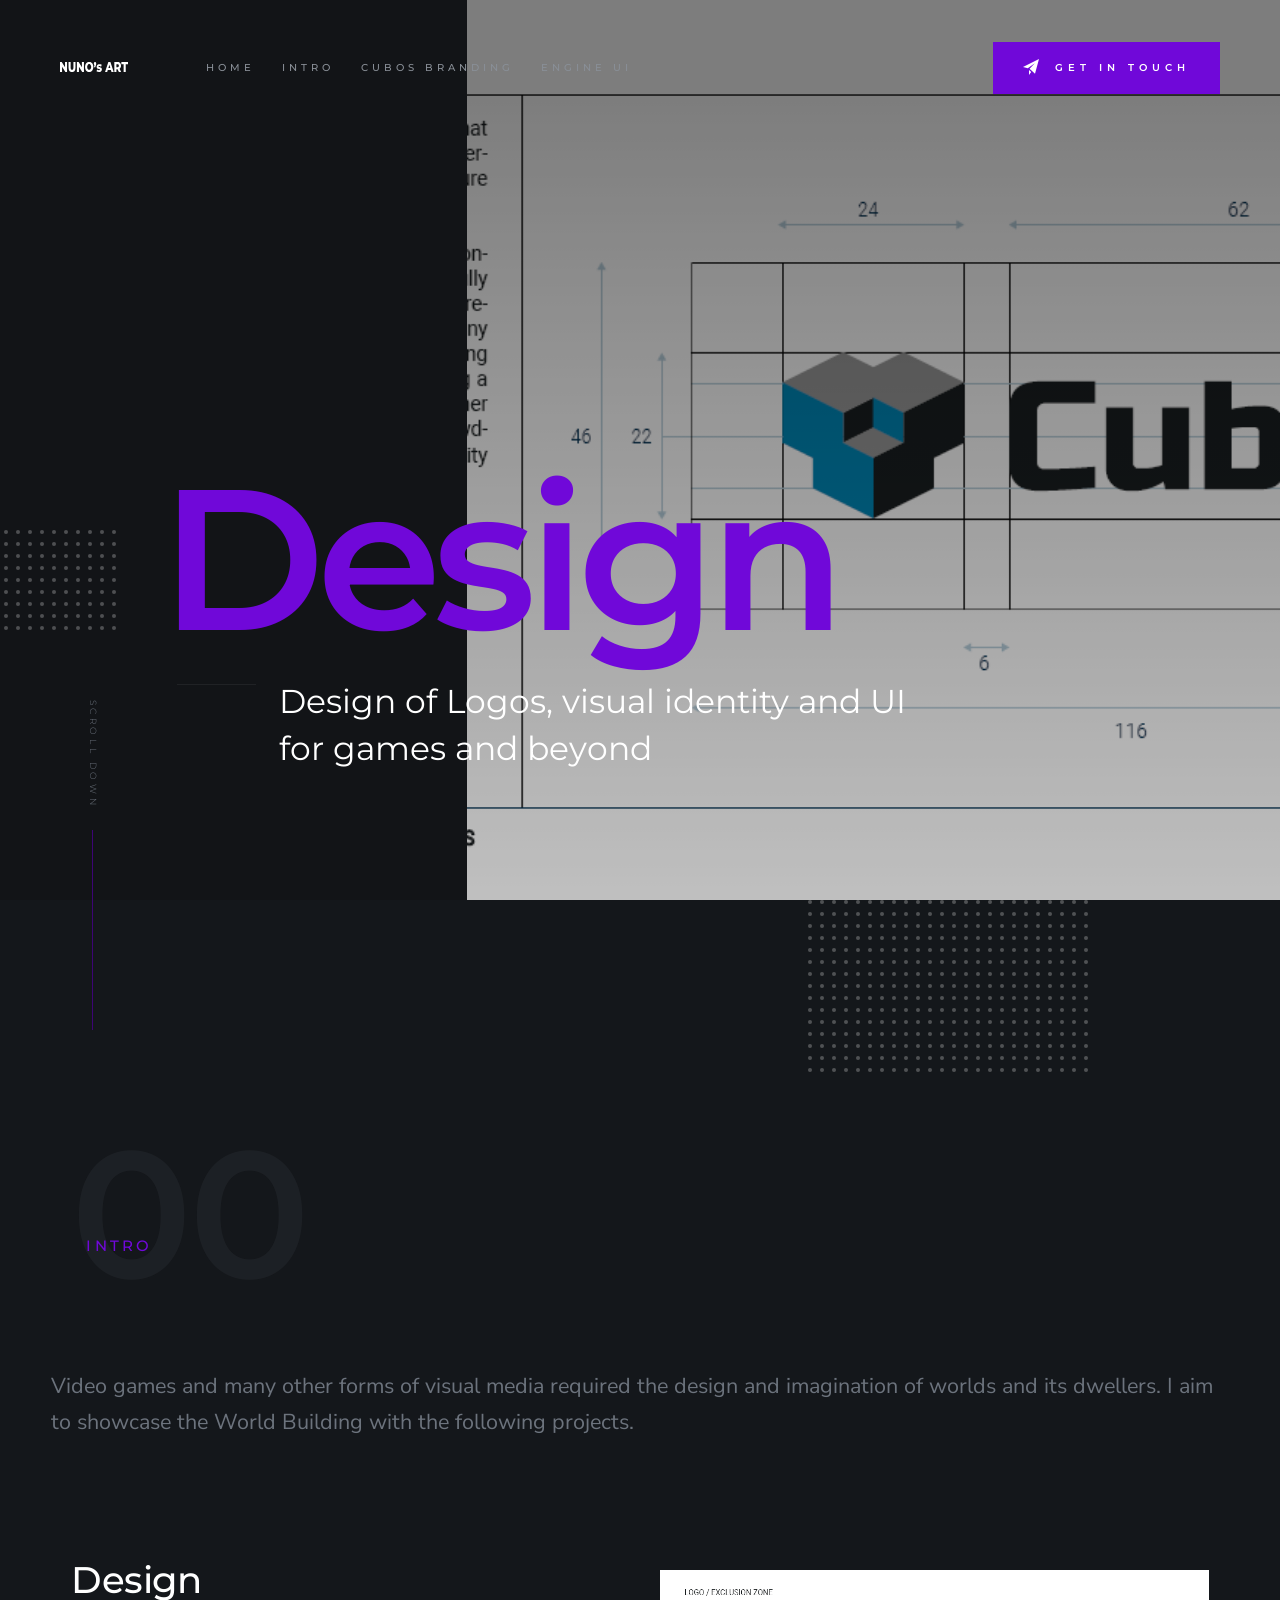
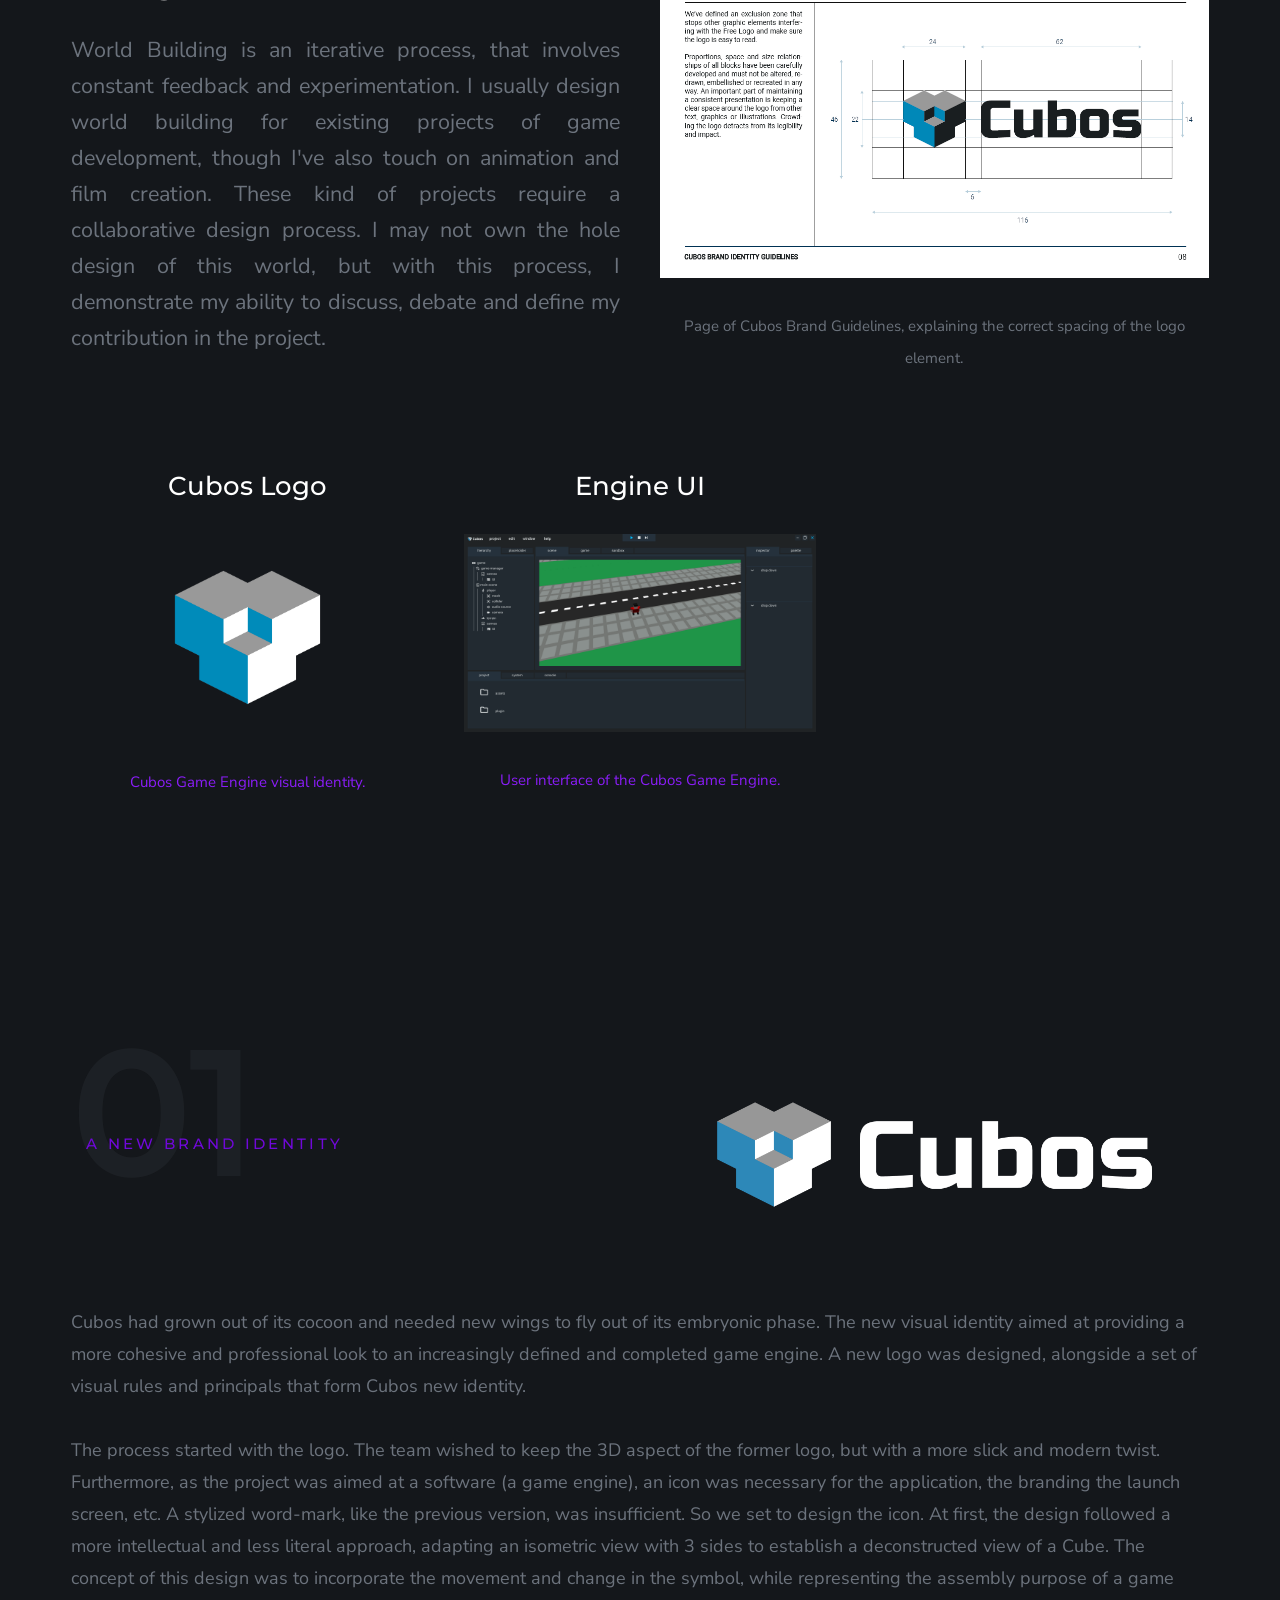
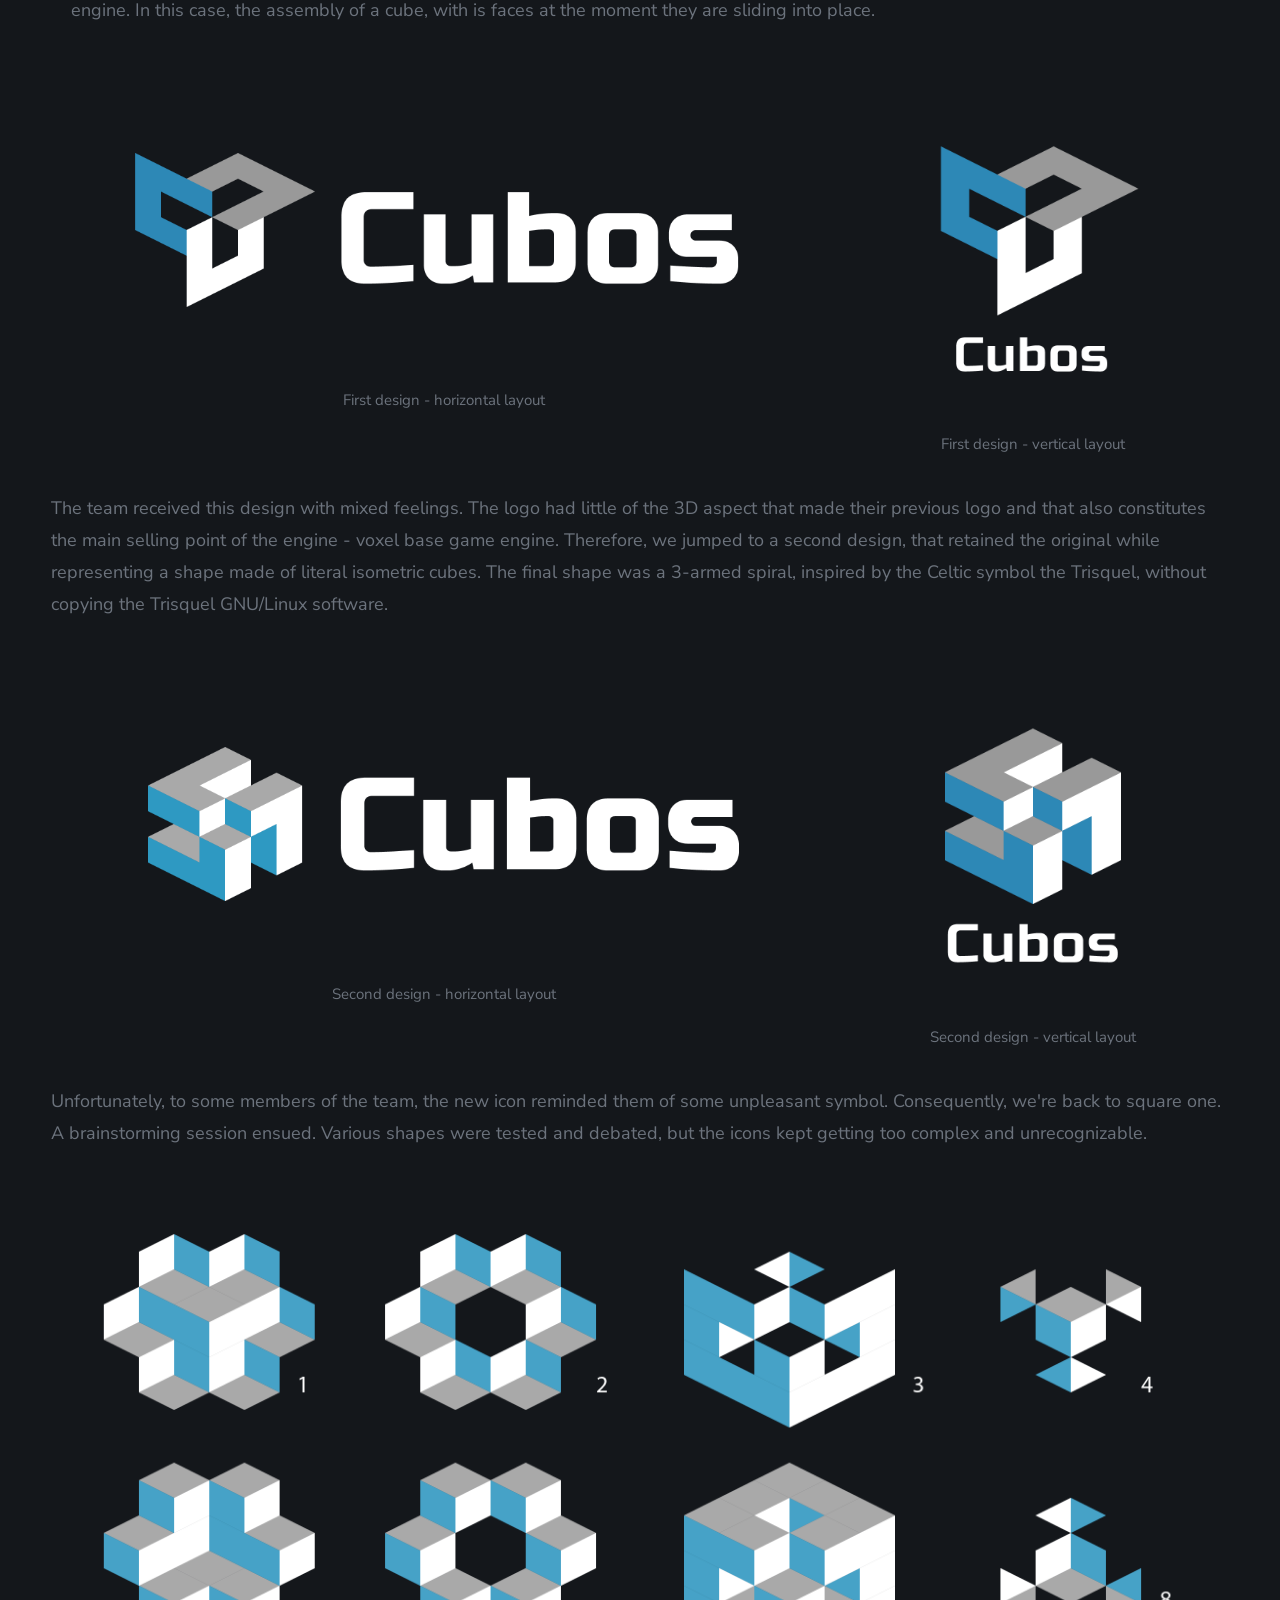
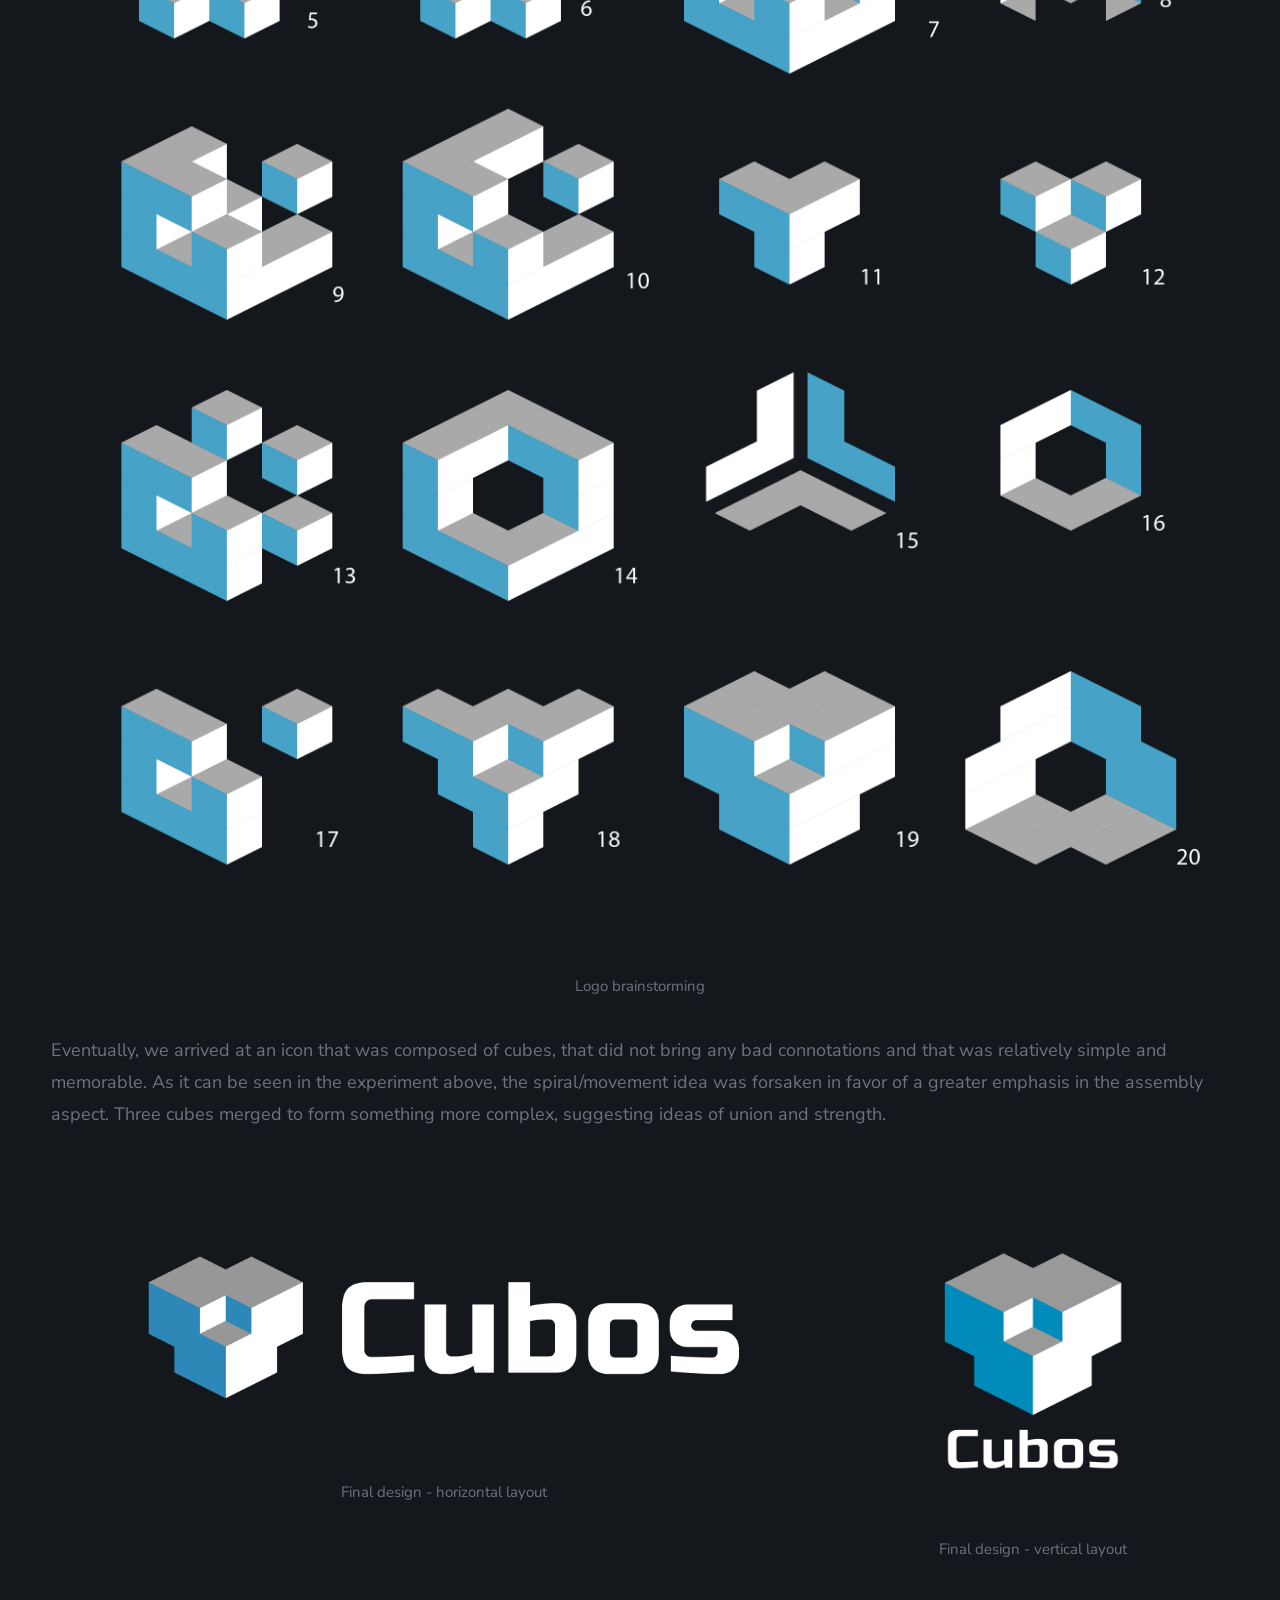
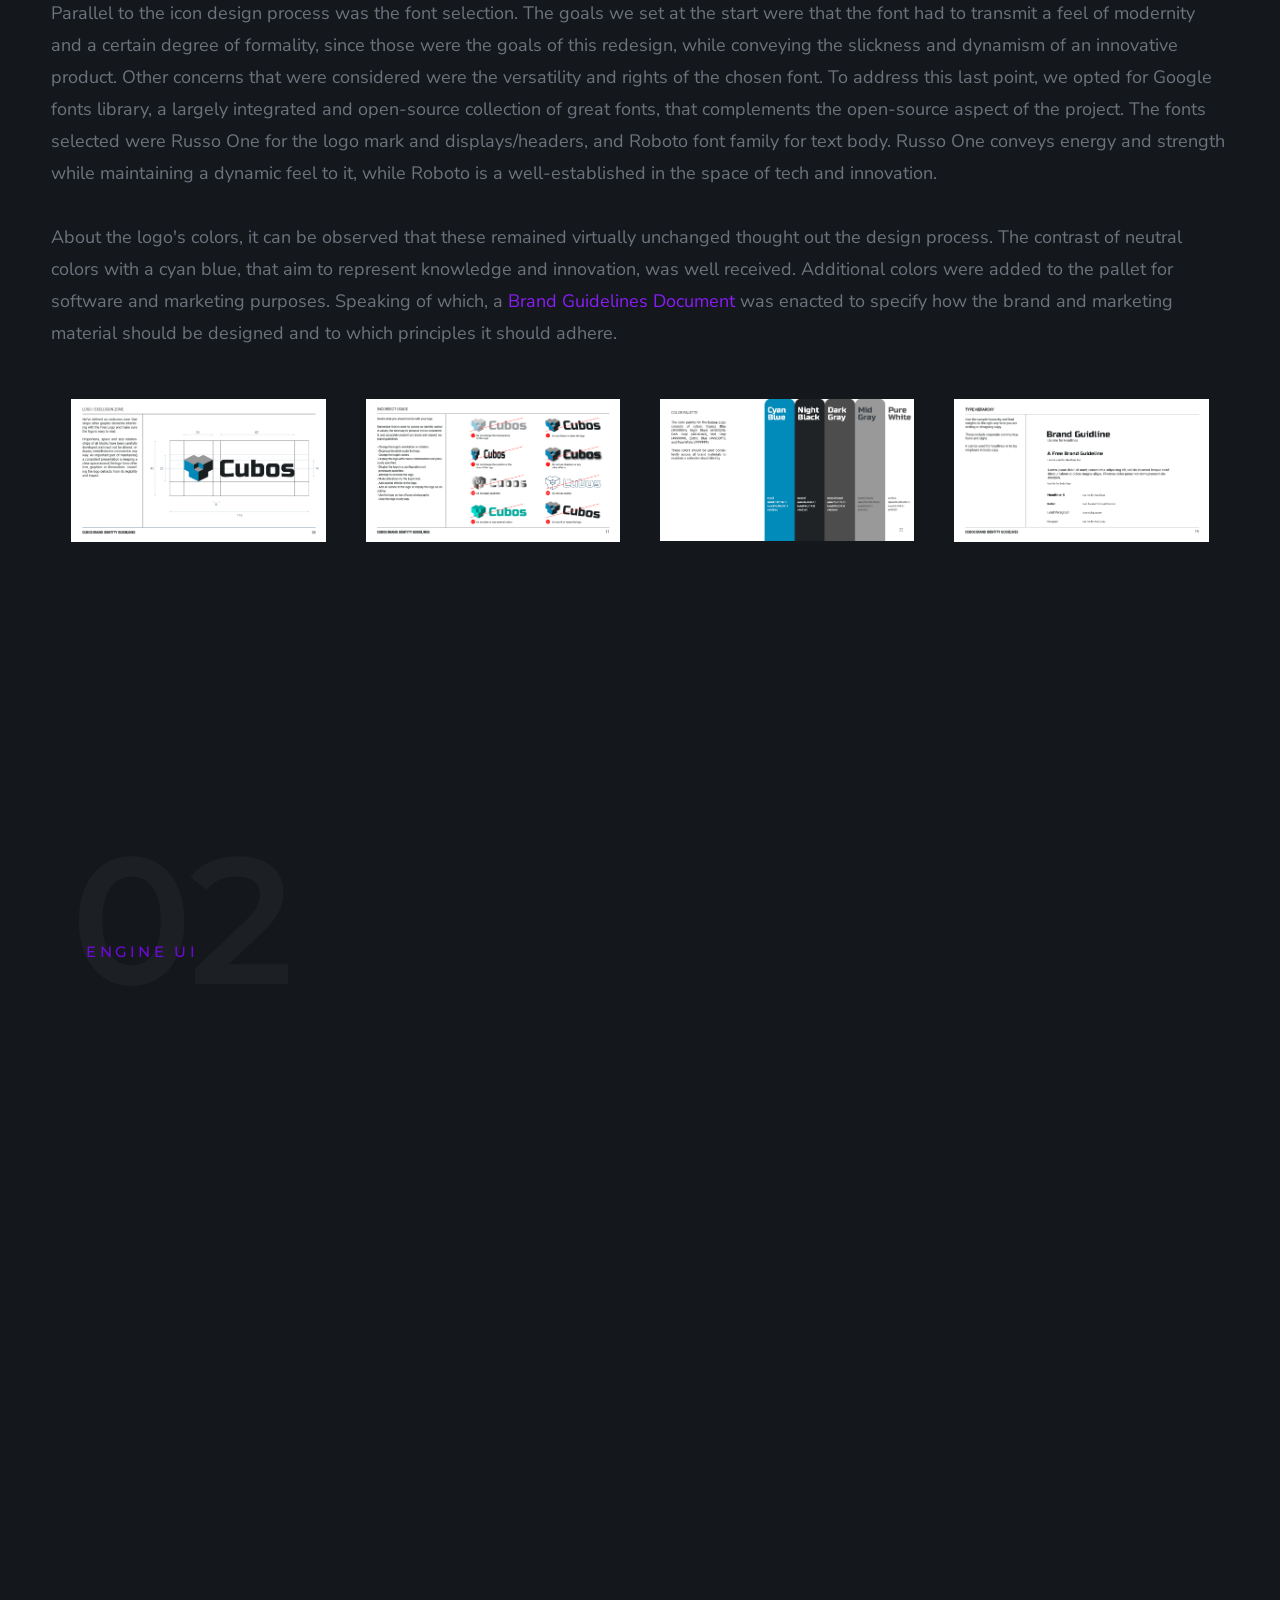
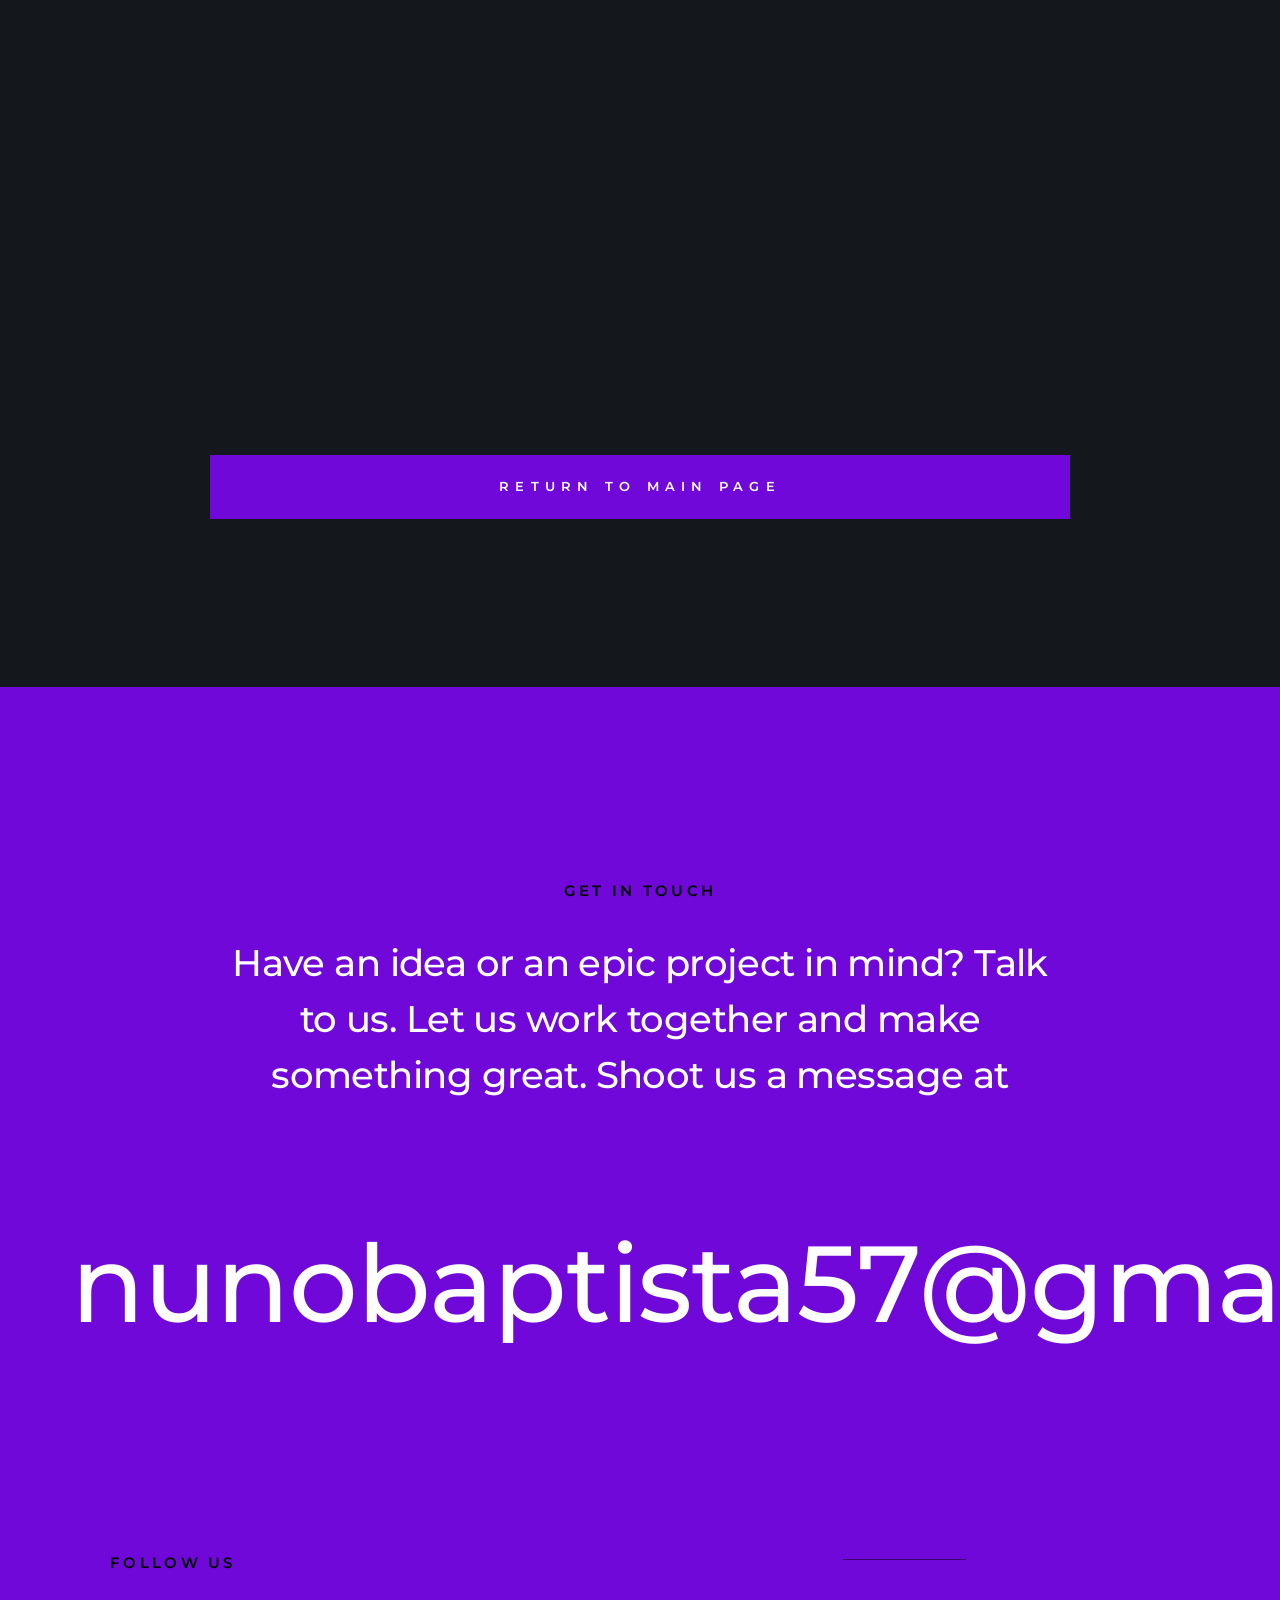
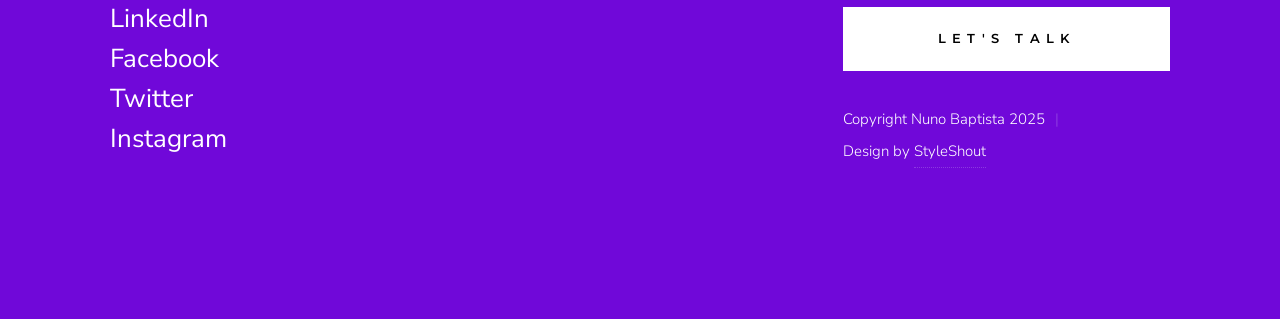
==== commit c7fa2b0b: "mobile title size fix" ====
--- a/Design.html
+++ b/Design.html
@@ -100,12 +100,11 @@
             <div class="column">
 
 <!--                <h1>Exploring the Digital Horizon </h1>-->
-                <h1 style="font-size: 128px ">Design<br>
-                    .
+                <h1 >Design
                 </h1>
                 <div class="s-hero__content-about">
 
-                    <p>
+                    <p style="padding-top: 20px">
                     Design  of Logos, visual identity and UI<br>
                     for games and beyond 
                     </p>
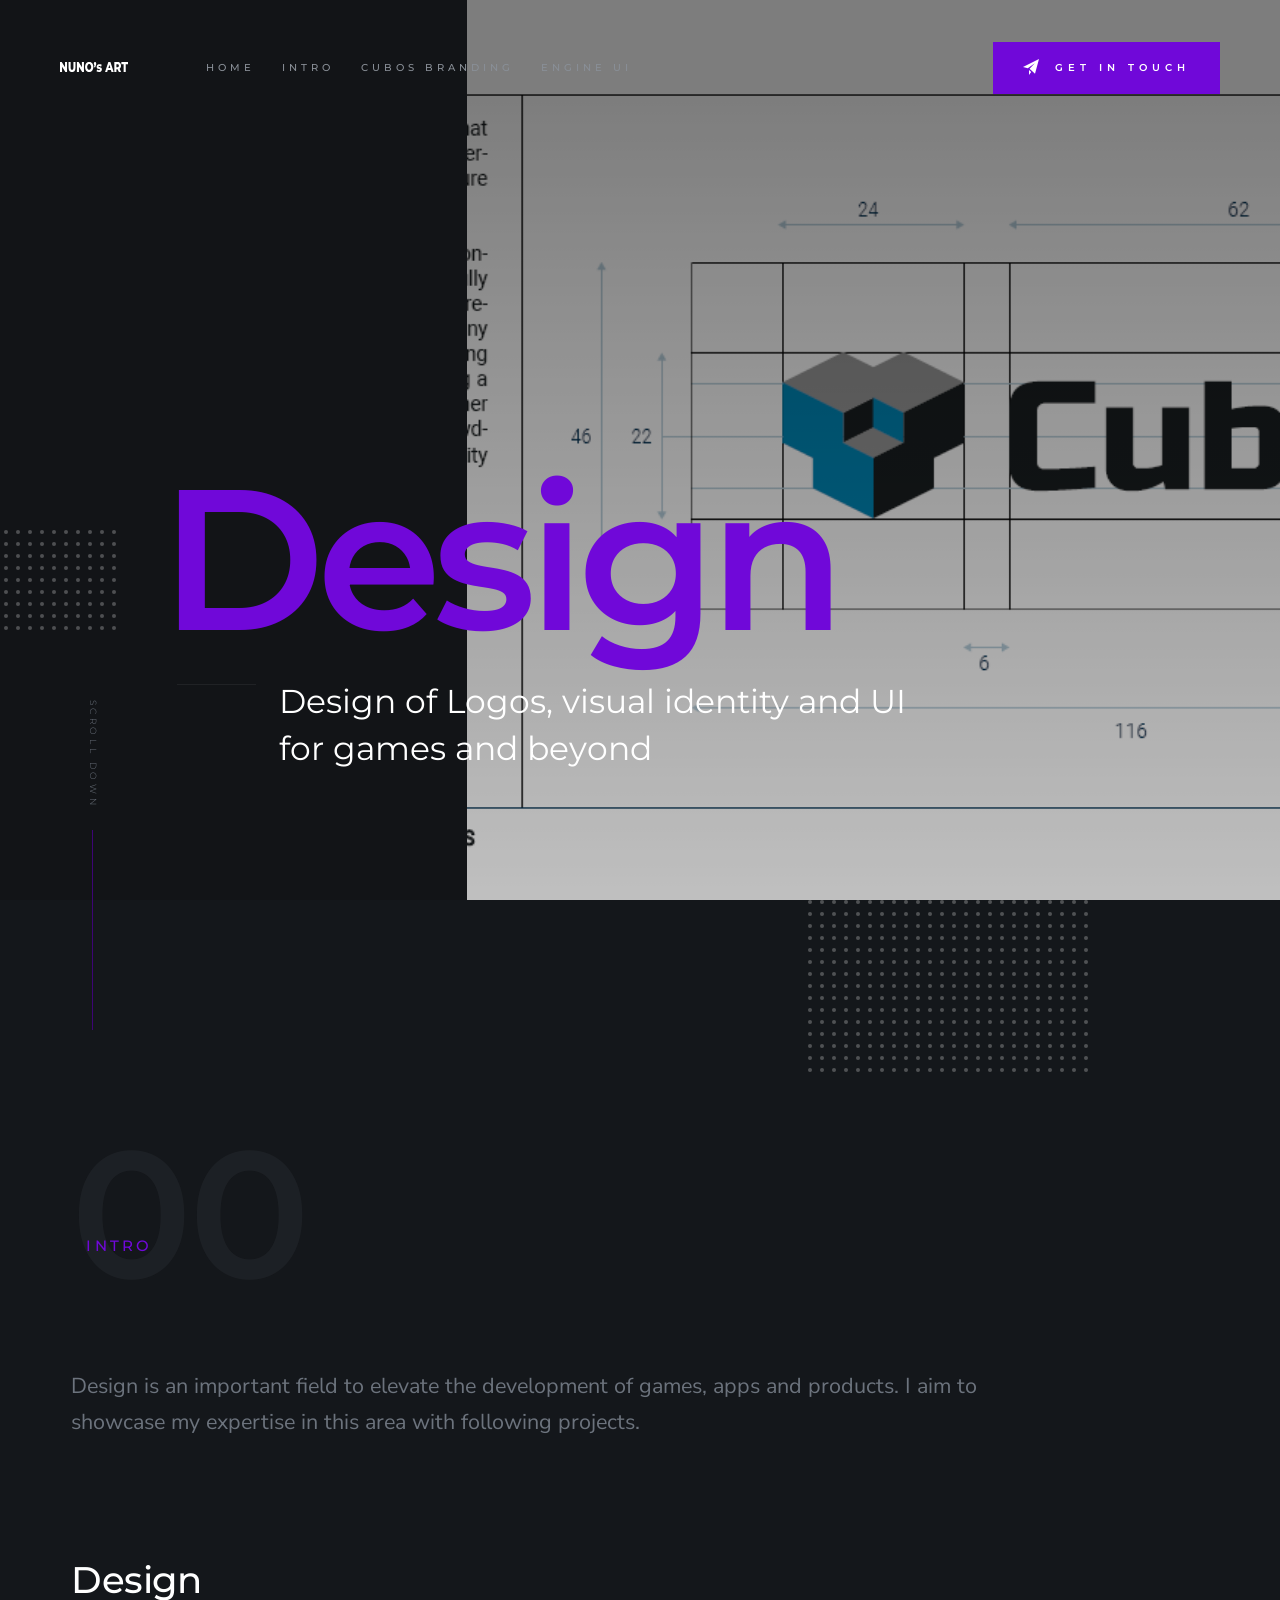
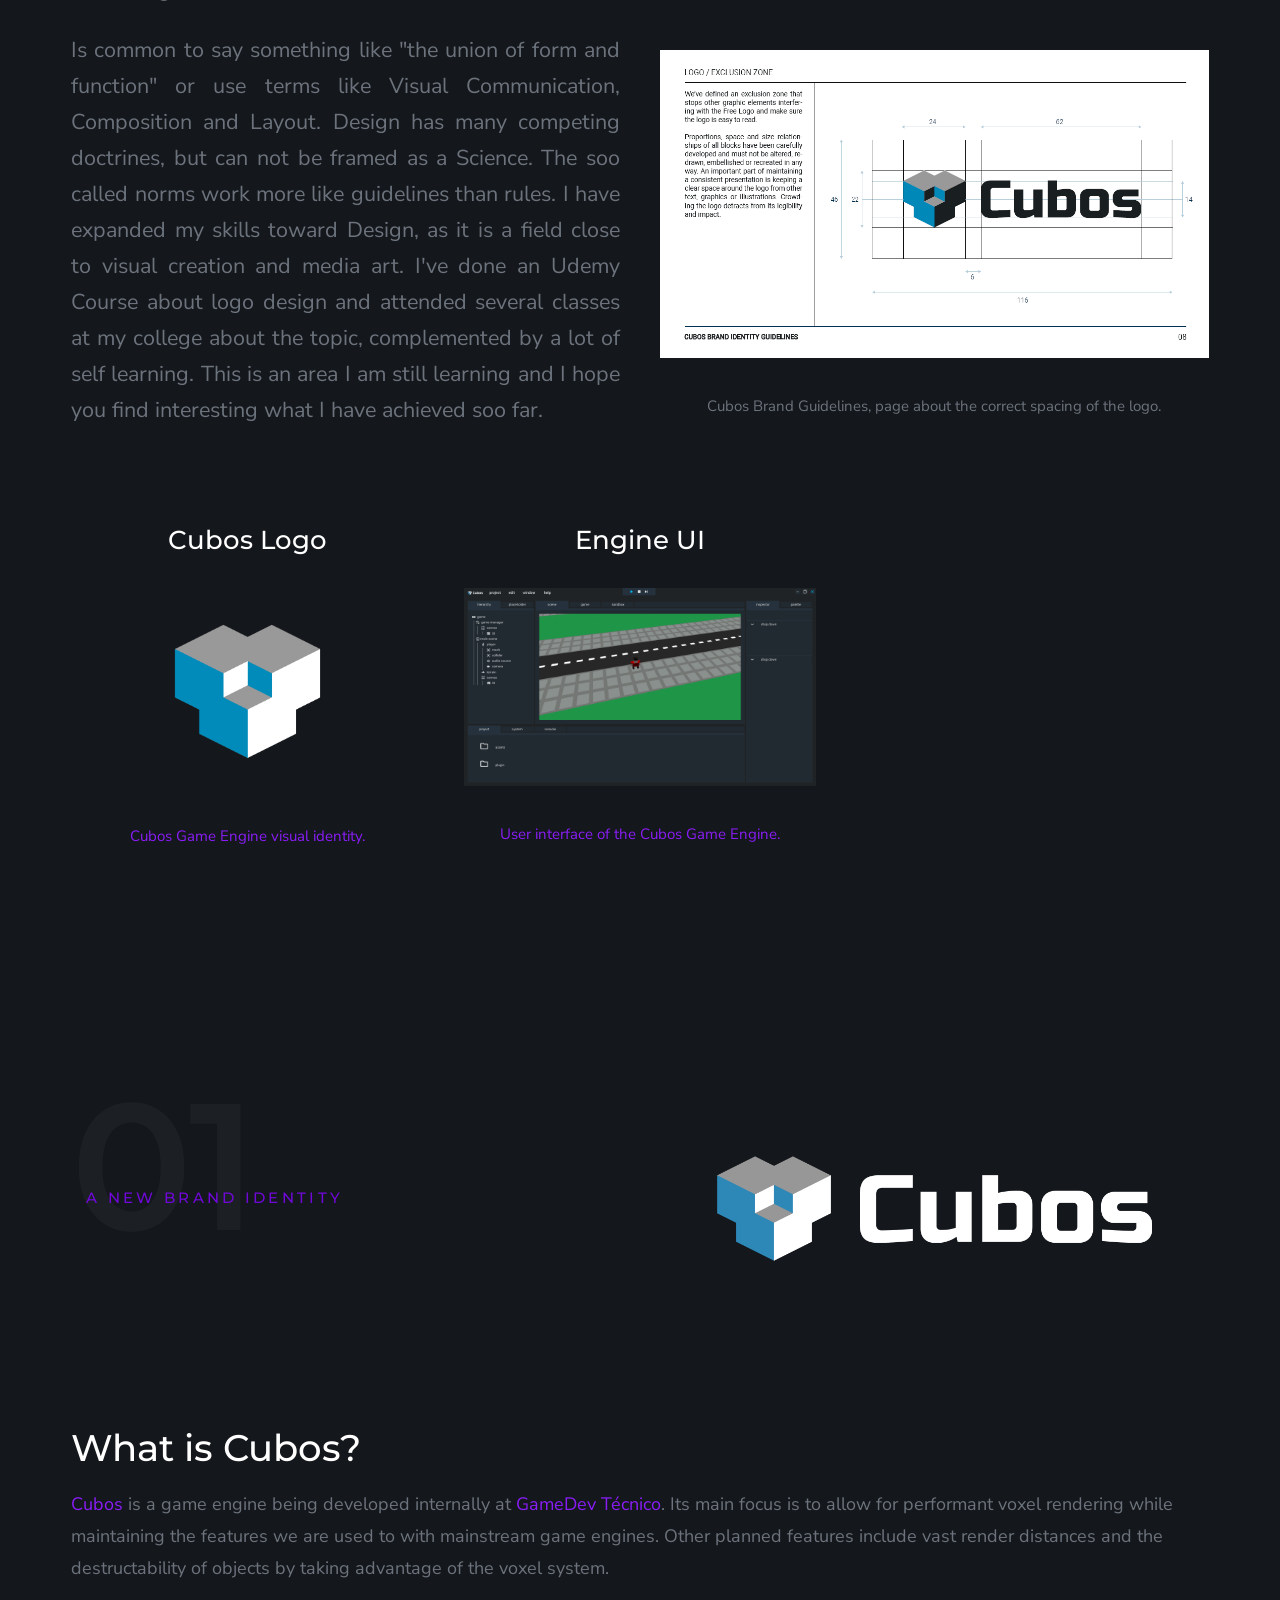
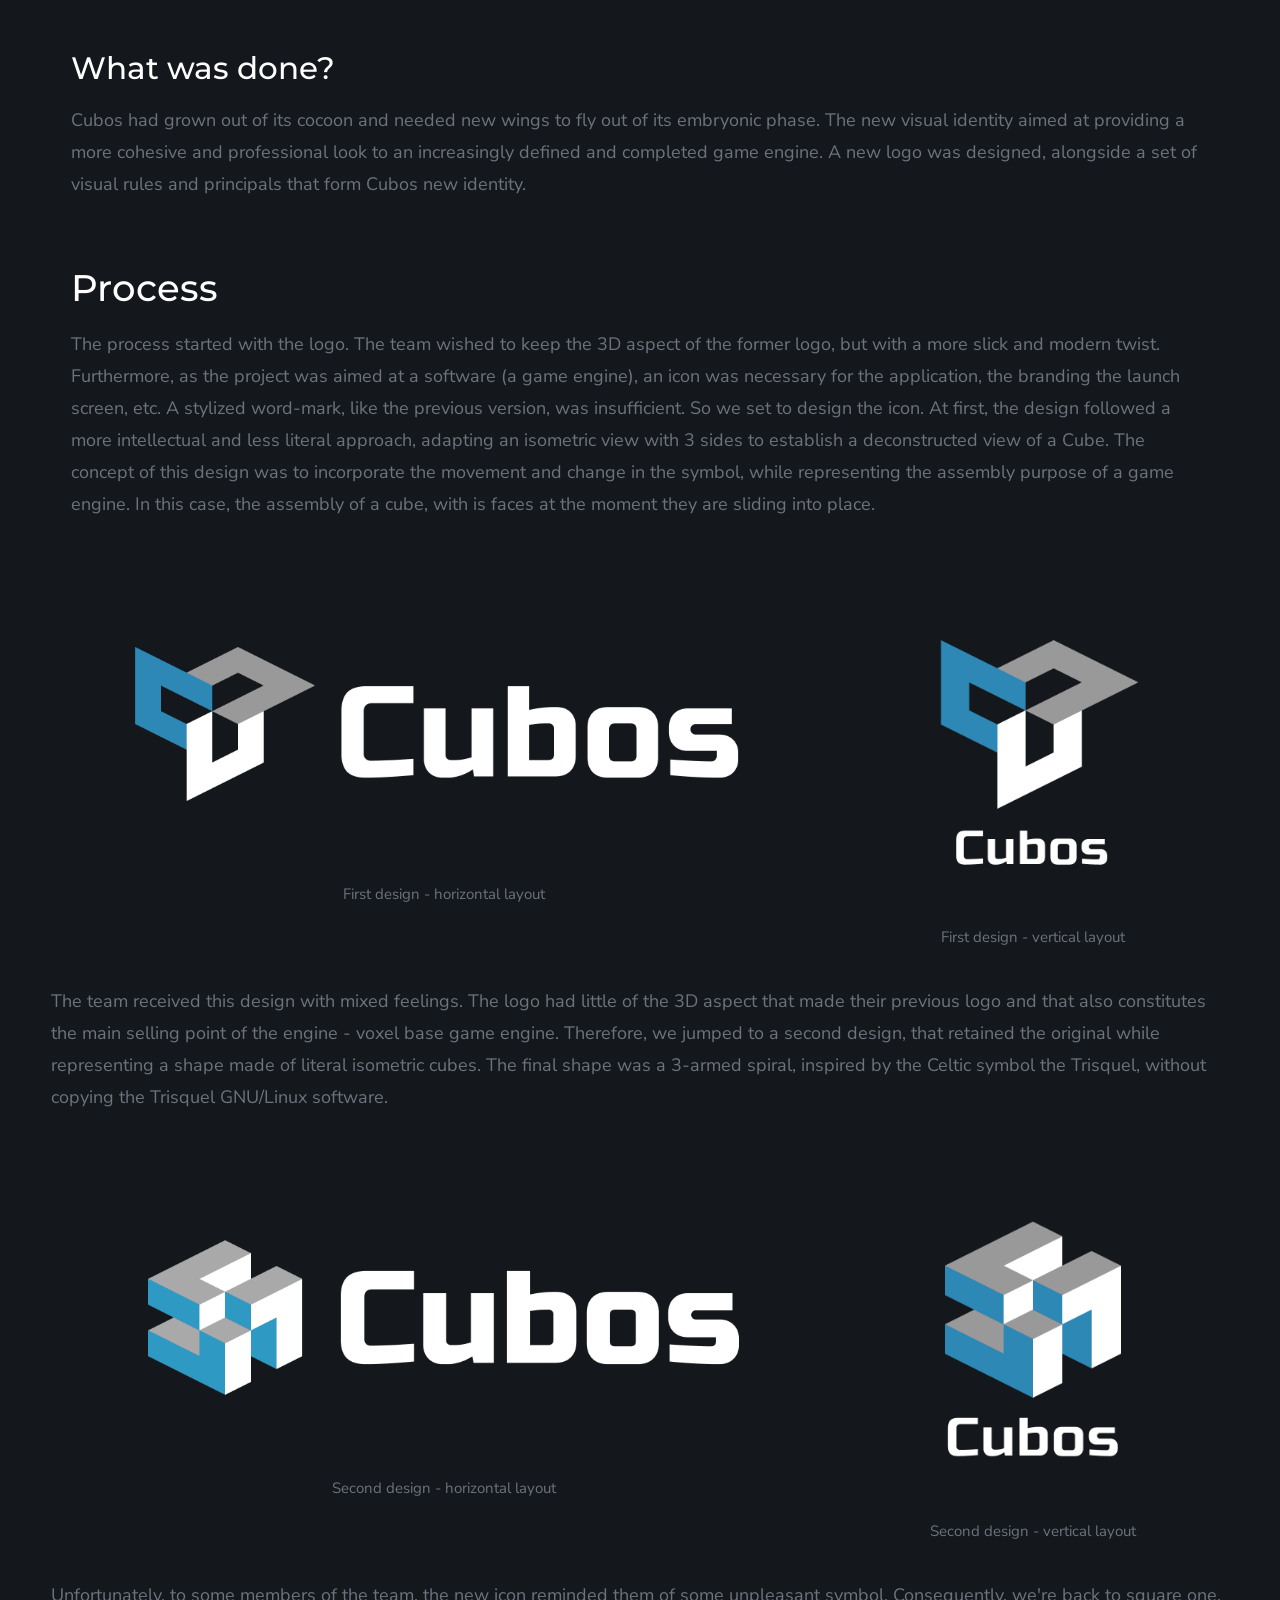
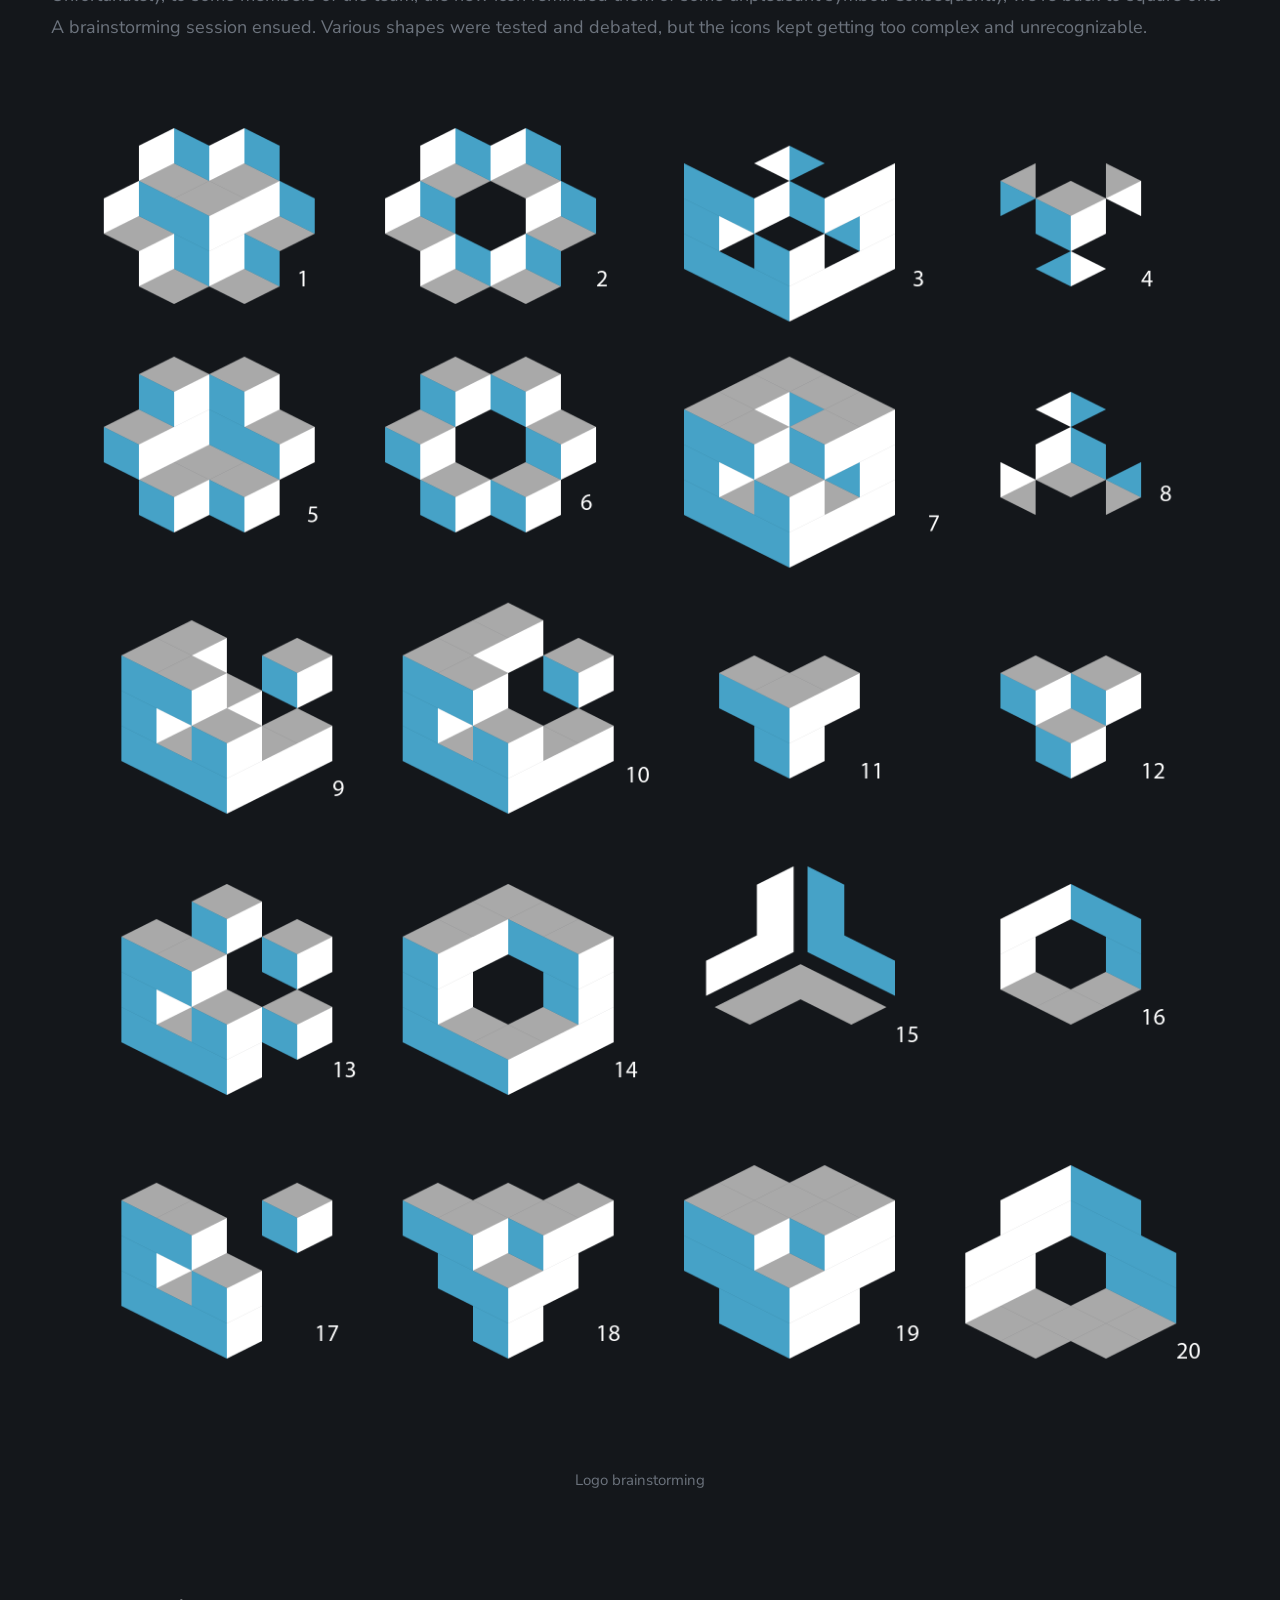
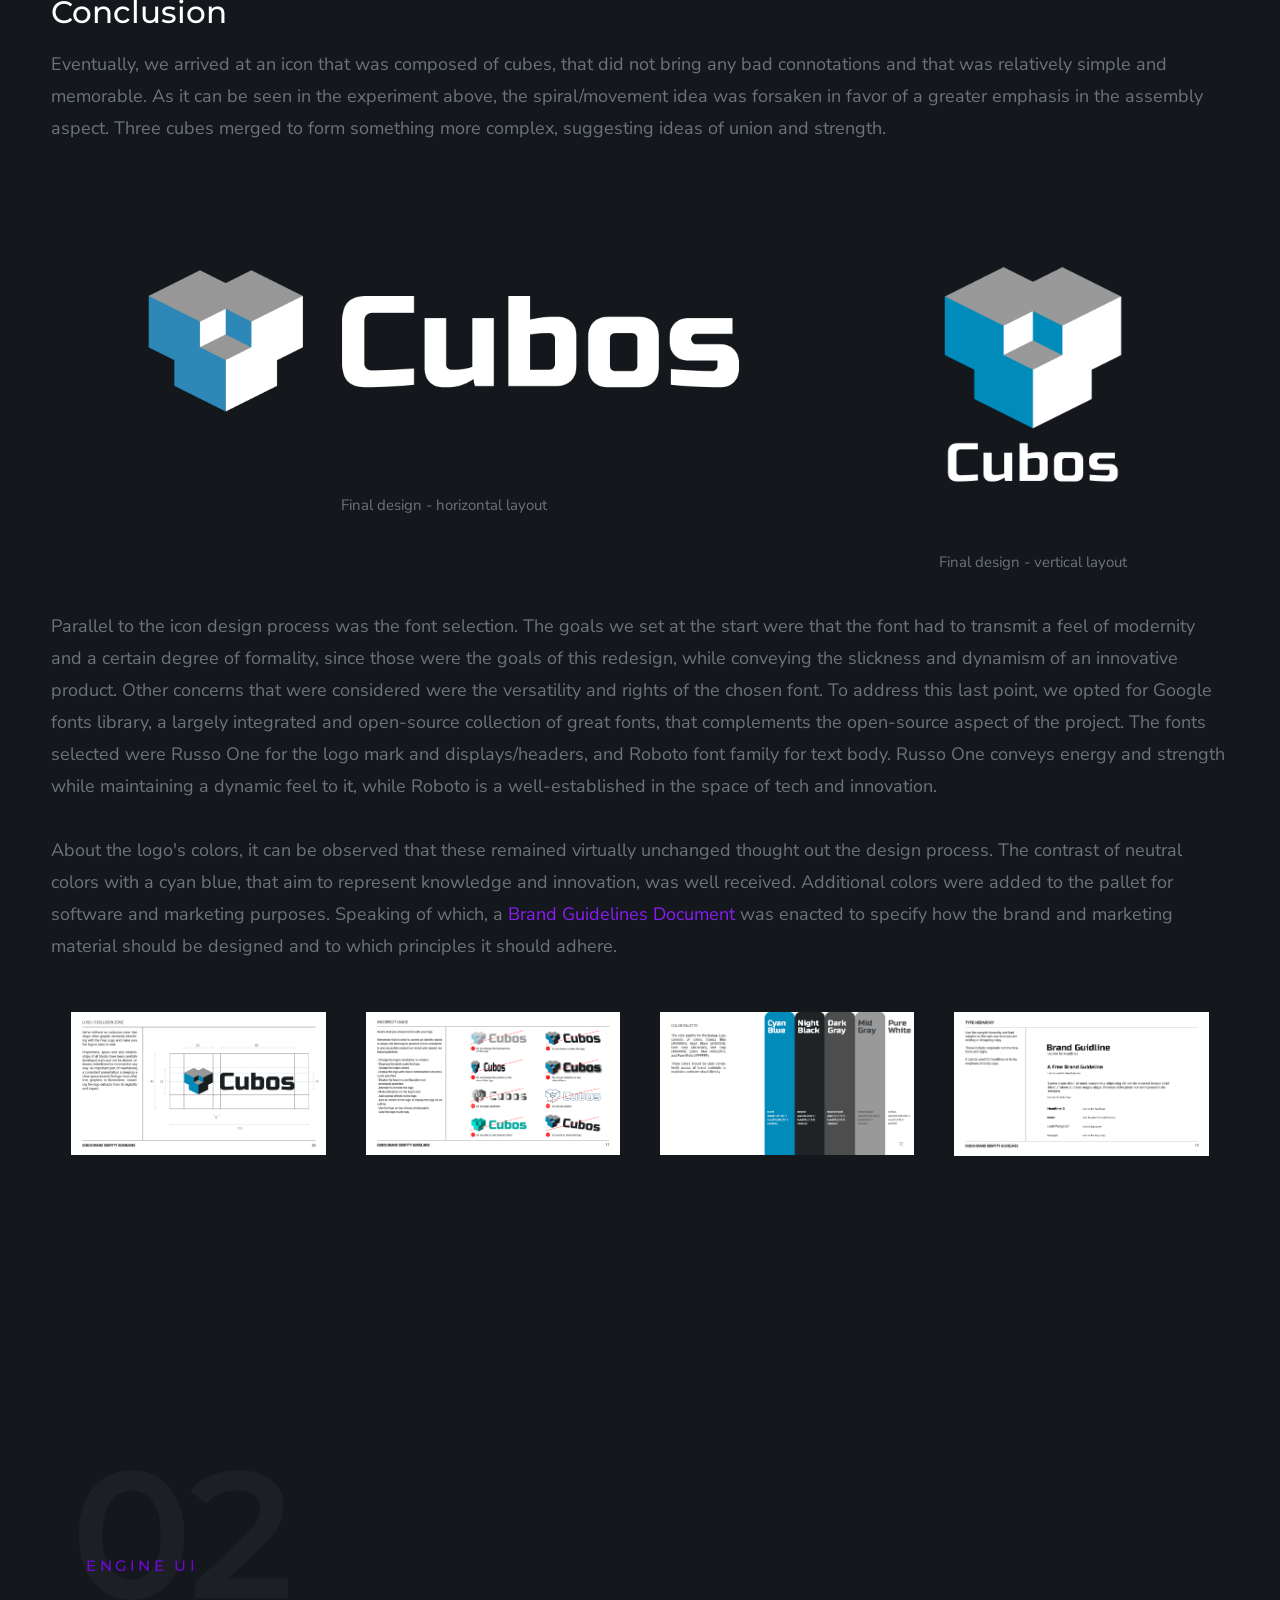
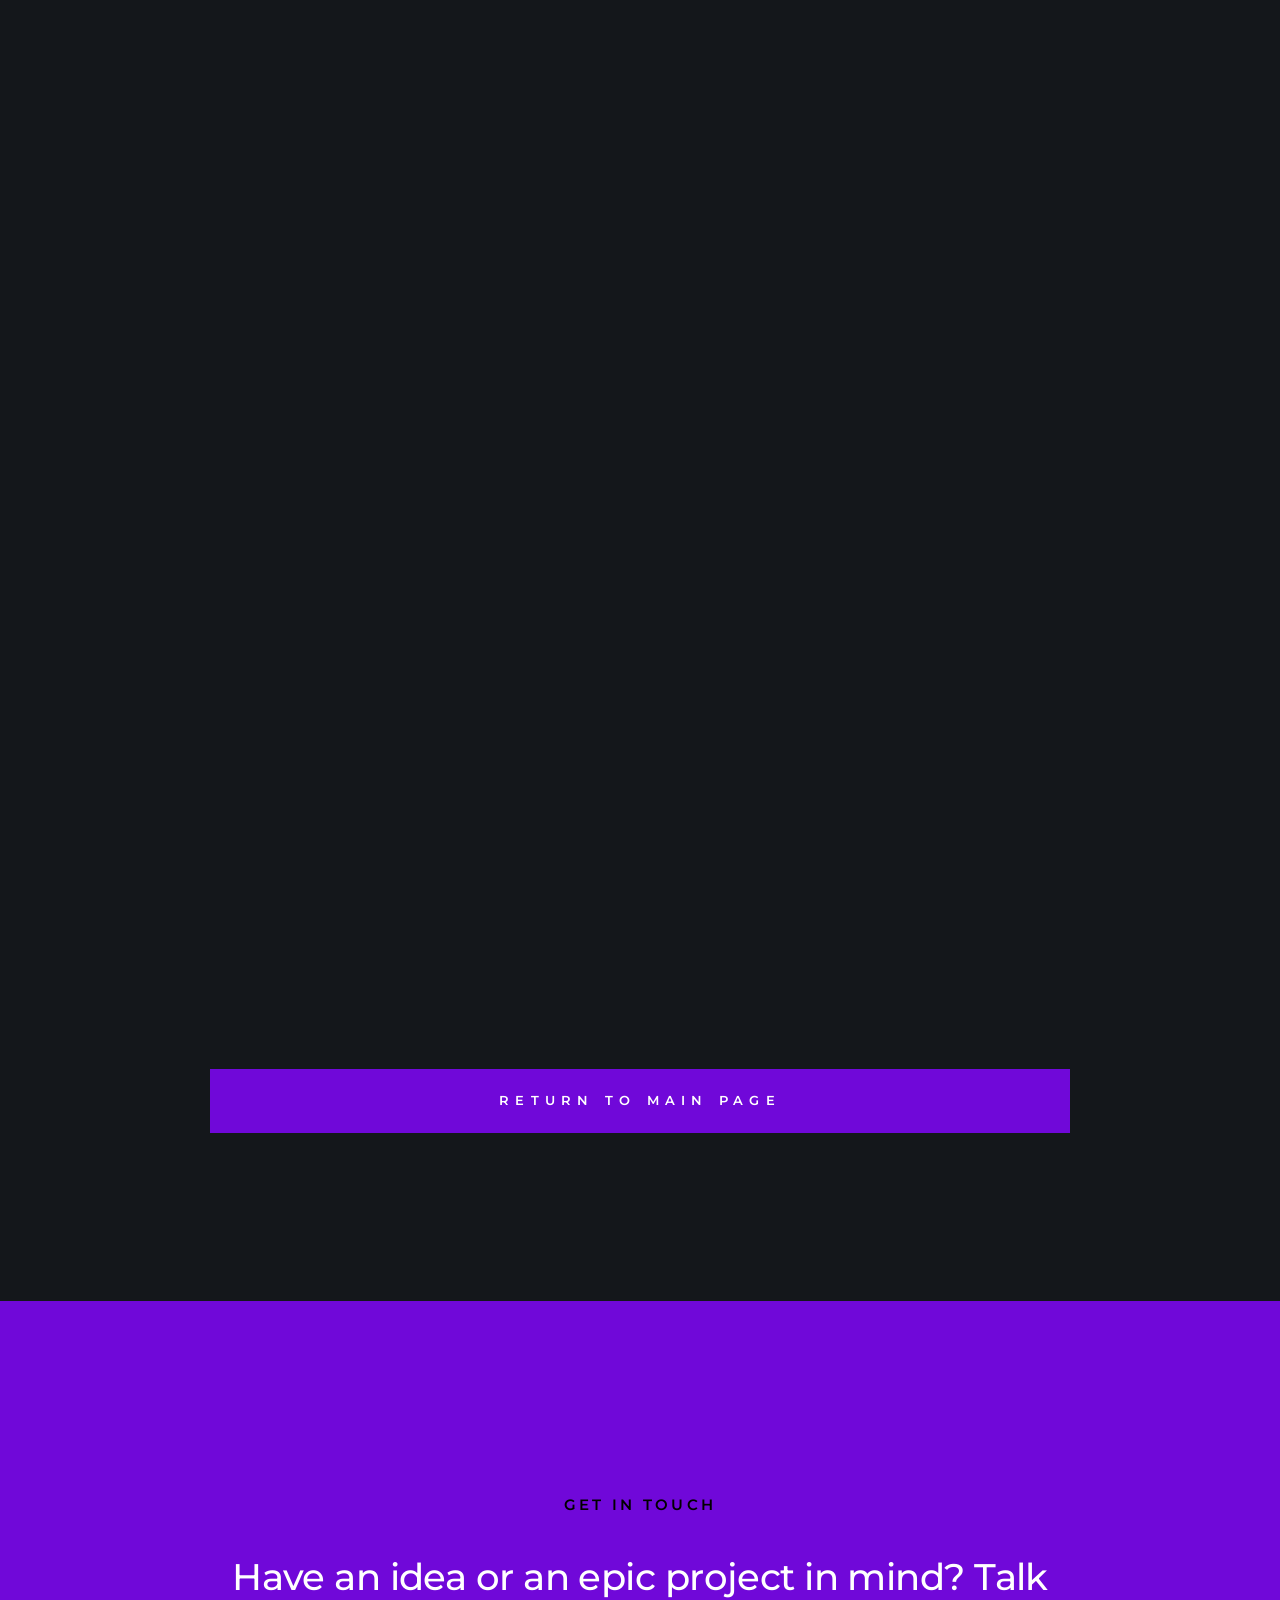
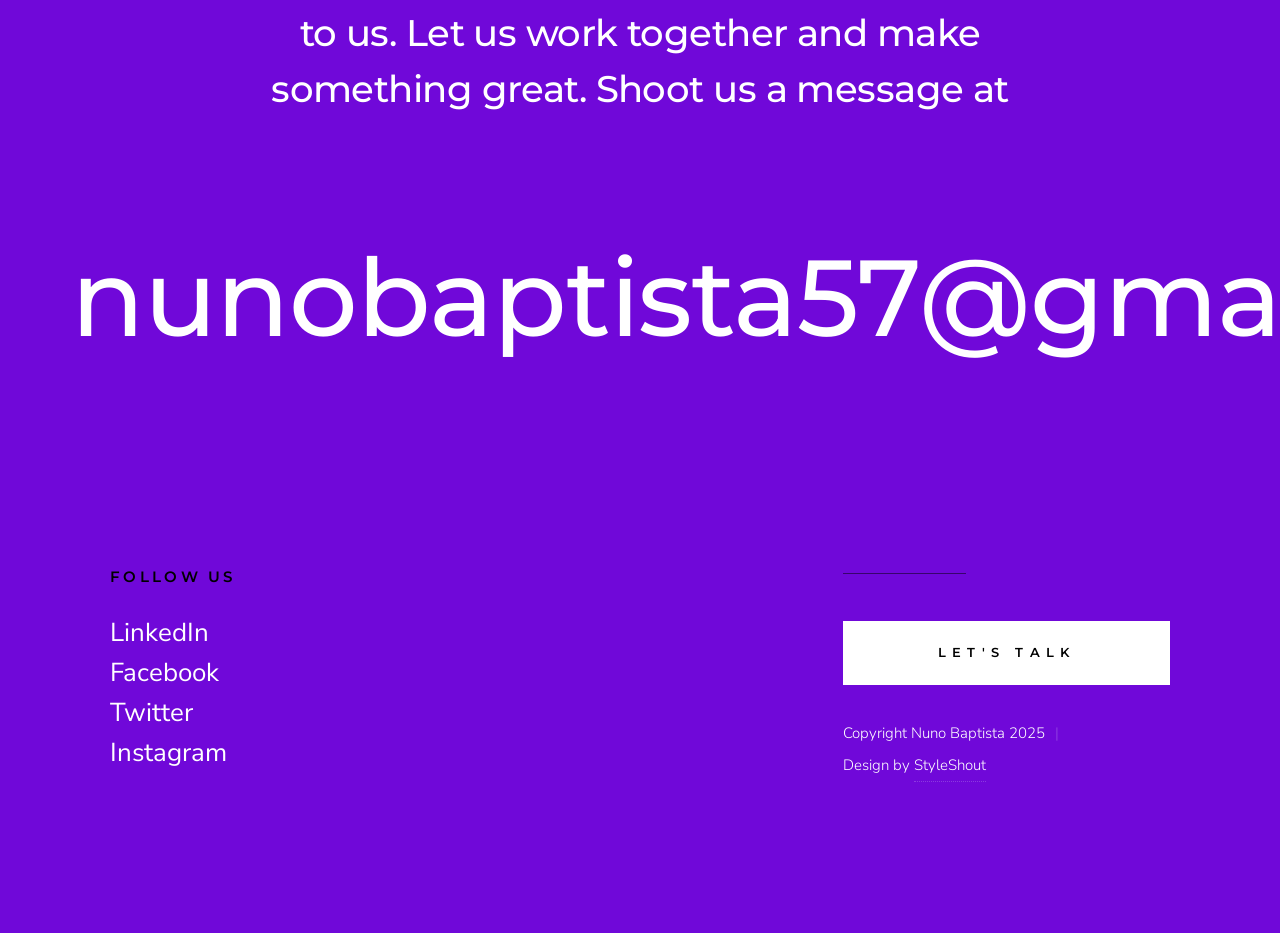
==== commit 4d6bd3b5: "small text edits" ====
--- a/Design.html
+++ b/Design.html
@@ -154,37 +154,40 @@
             </div>
             
             <div class="row">
-
-                <div class="column large-12 intro">
-
-<!--                    <h1>Style Guide.</h1>-->
-
-                    <p class="lead" data-aos="fade-up">Video games and many other forms of visual media required the design and imagination of worlds and its dwellers. 
-                        I aim to showcase the World Building with the following projects. 
-                        
-                    </p>
-                    
-<!--                    <hr class="fancy">-->
-                </div>
-
             </div> <!-- end row -->
             
-        </div>
-
-        <div class="spacer"></div>
+            <div class="column large-10 ">
+
+                <!--                    <h1>Style Guide.</h1>-->
+
+                <p class="lead" data-aos="fade-up">Design is an important field to elevate the development of games, apps and products.
+                    I aim to showcase my expertise in this area with following projects.
+
+                </p>
+
+                <div class="spacer"></div>
+                <h1 class="display-1" data-aos="fade-up">
+                    Design
+                </h1>
+                <!--                    <hr class="fancy">-->
+            </div>
+
+
+        </div>
+
         
         <div class="row">
             
             <div class="column large-6 w-900-stack s-about__intro-text">
-                <h1 class="display-1" data-aos="fade-up">
-                    Design
-                </h1>
+
 
                 <p class="lead" data-aos="fade-up" style="text-align: justify;">
-                    World Building is an iterative process, that involves constant feedback and experimentation. 
-                    I usually design world building for existing projects of game development, though I've also touch on animation and film creation.
-                    These kind of projects require a collaborative design process. I may not own the hole design of this world, but with this process, 
-                    I demonstrate my ability to discuss, debate and define my contribution in the project.
+                    Is common to say something like "the union of form and function" or use terms like Visual Communication, Composition and Layout.
+                    Design has many competing doctrines, but can not be framed as a Science. The soo called norms work more like guidelines than rules.
+                    I have expanded my skills toward Design, as it is a field close to visual creation and media art. 
+                    I've done an Udemy Course about logo design and attended several classes at my college about the topic, complemented by a lot of self learning.
+                    This is an area I am still learning and I hope you find interesting what I have achieved soo far.
+                    
                     
                 </p>
             </div>
@@ -197,7 +200,7 @@
                     images/cubosBrand/brand_guidelines_1.png 500w"
                          sizes="(max-width: 1000px) 100vw, 1000px" alt="">
                     <figcaption>
-                        Page of Cubos Brand Guidelines, explaining the correct spacing of the logo element.
+                        Cubos Brand Guidelines, page about the correct spacing of the logo.
                     </figcaption>
                 </figure>
             </div>
@@ -284,11 +287,21 @@
         </div> <!-- end top-->
         <div class="row" data-aos="fade-up">
             <div class="column large-12 intro">
-                
+                <h2>What is Cubos?</h2>
+                <p>
+                    <a href="https://cubosengine.org/" target="_blank"> Cubos</a> is a game engine being developed internally at <a href="https://gamedev.tecnico.ulisboa.pt/game_project/cubos/" target="_blank"> GameDev Técnico</a>. 
+                    Its main focus is to allow for performant voxel rendering 
+                    while maintaining the features we are used to with mainstream game engines. 
+                    Other planned features include vast render distances and the destructability 
+                    of objects by taking advantage of the voxel system.
+                </p>
+                <h3>What was done?</h3>
                 <p>
                     Cubos had grown out of its cocoon and needed new wings to fly out of its embryonic phase.
                     The new visual identity aimed at providing a more cohesive and professional look to an increasingly defined and completed game engine.
-                    A new logo was designed, alongside a set of visual rules and principals that form Cubos new identity.</p>
+                    A new logo was designed, alongside a set of visual rules and principals that form Cubos new identity.
+                </p>
+                <h2>Process</h2>
                 <p>
                     The process started with the logo.
                     The team wished to keep the 3D aspect of the former logo, but with a more slick and modern twist.
@@ -363,7 +376,7 @@
         </div>
 
         <div class="row" data-aos="fade-up">
-        
+            <h3>Conclusion</h3>
             <p>Eventually, we arrived at an icon that was composed of cubes, that did not bring any bad connotations and that was relatively simple and memorable.
                 As it can be seen in the experiment above, the spiral/movement idea was forsaken in favor of a greater emphasis in the assembly aspect.
                 Three cubes merged to form something more complex, suggesting ideas of union and strength.</p>
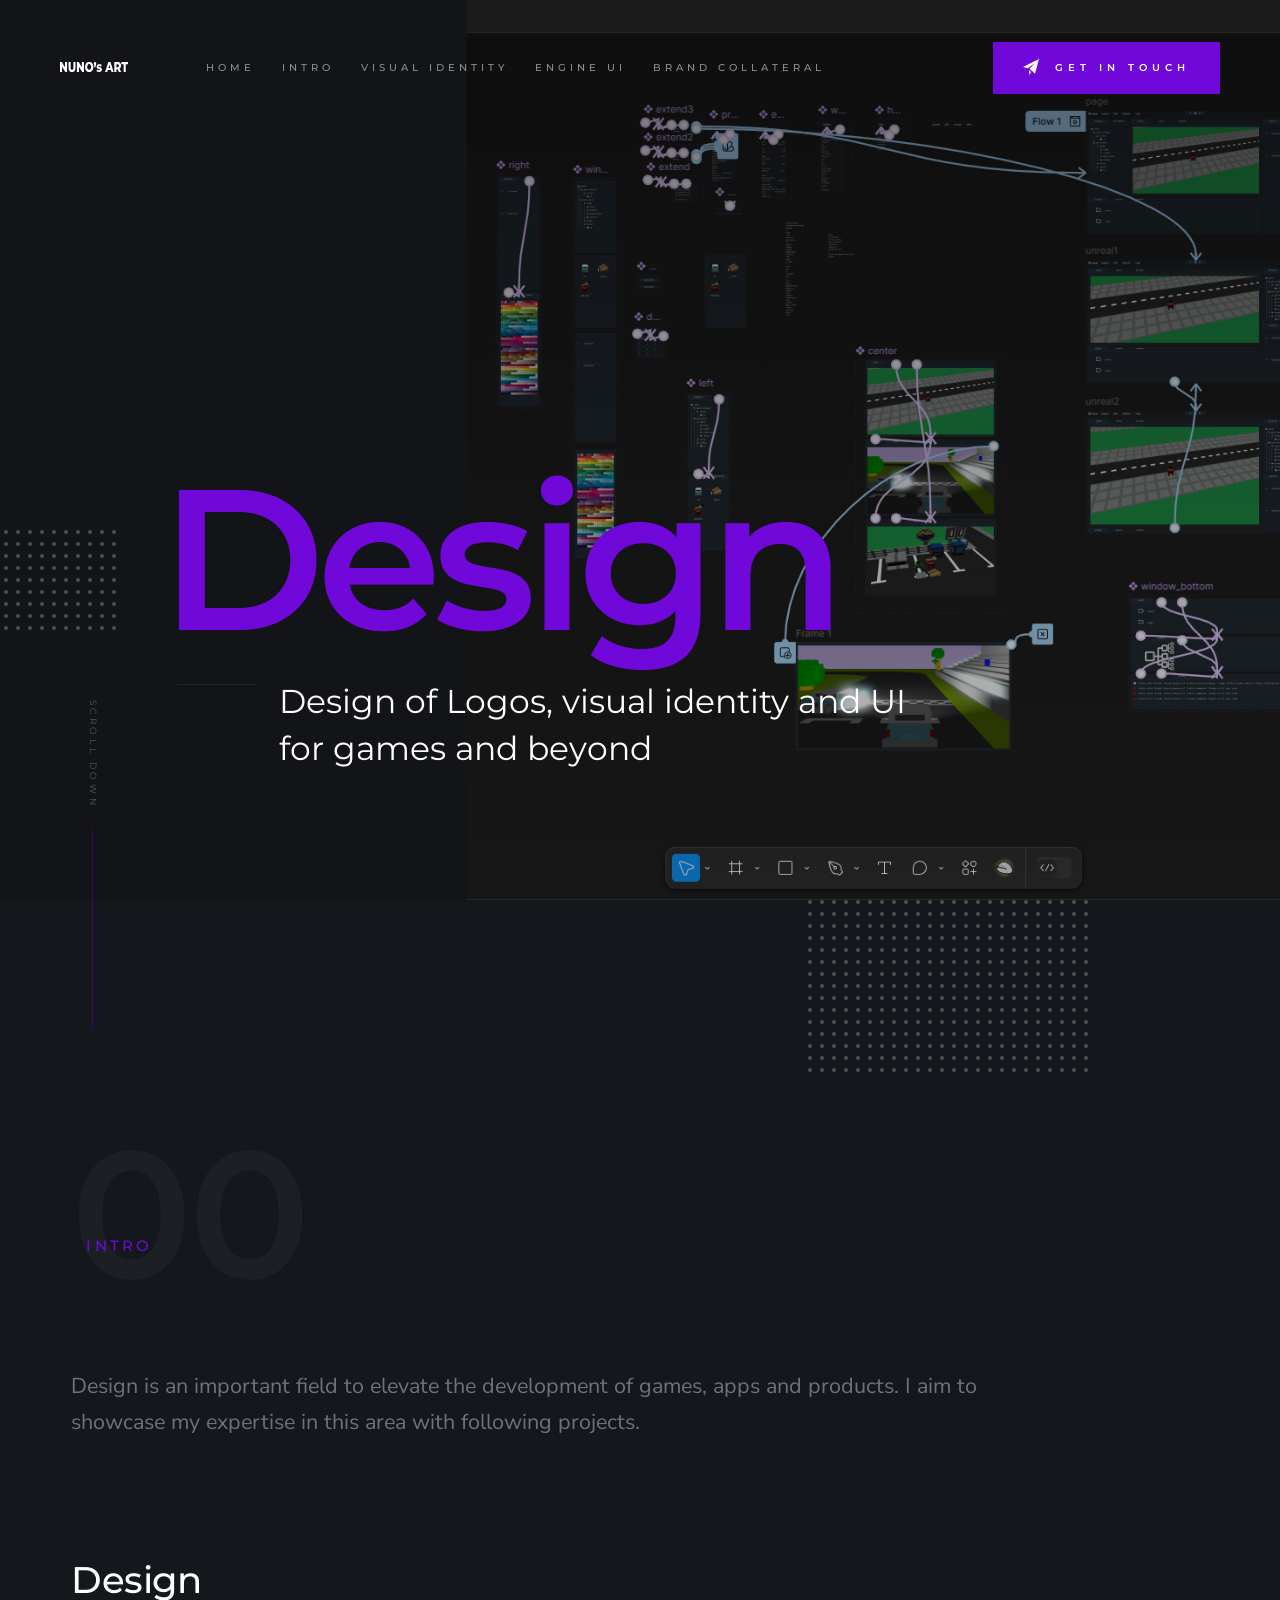
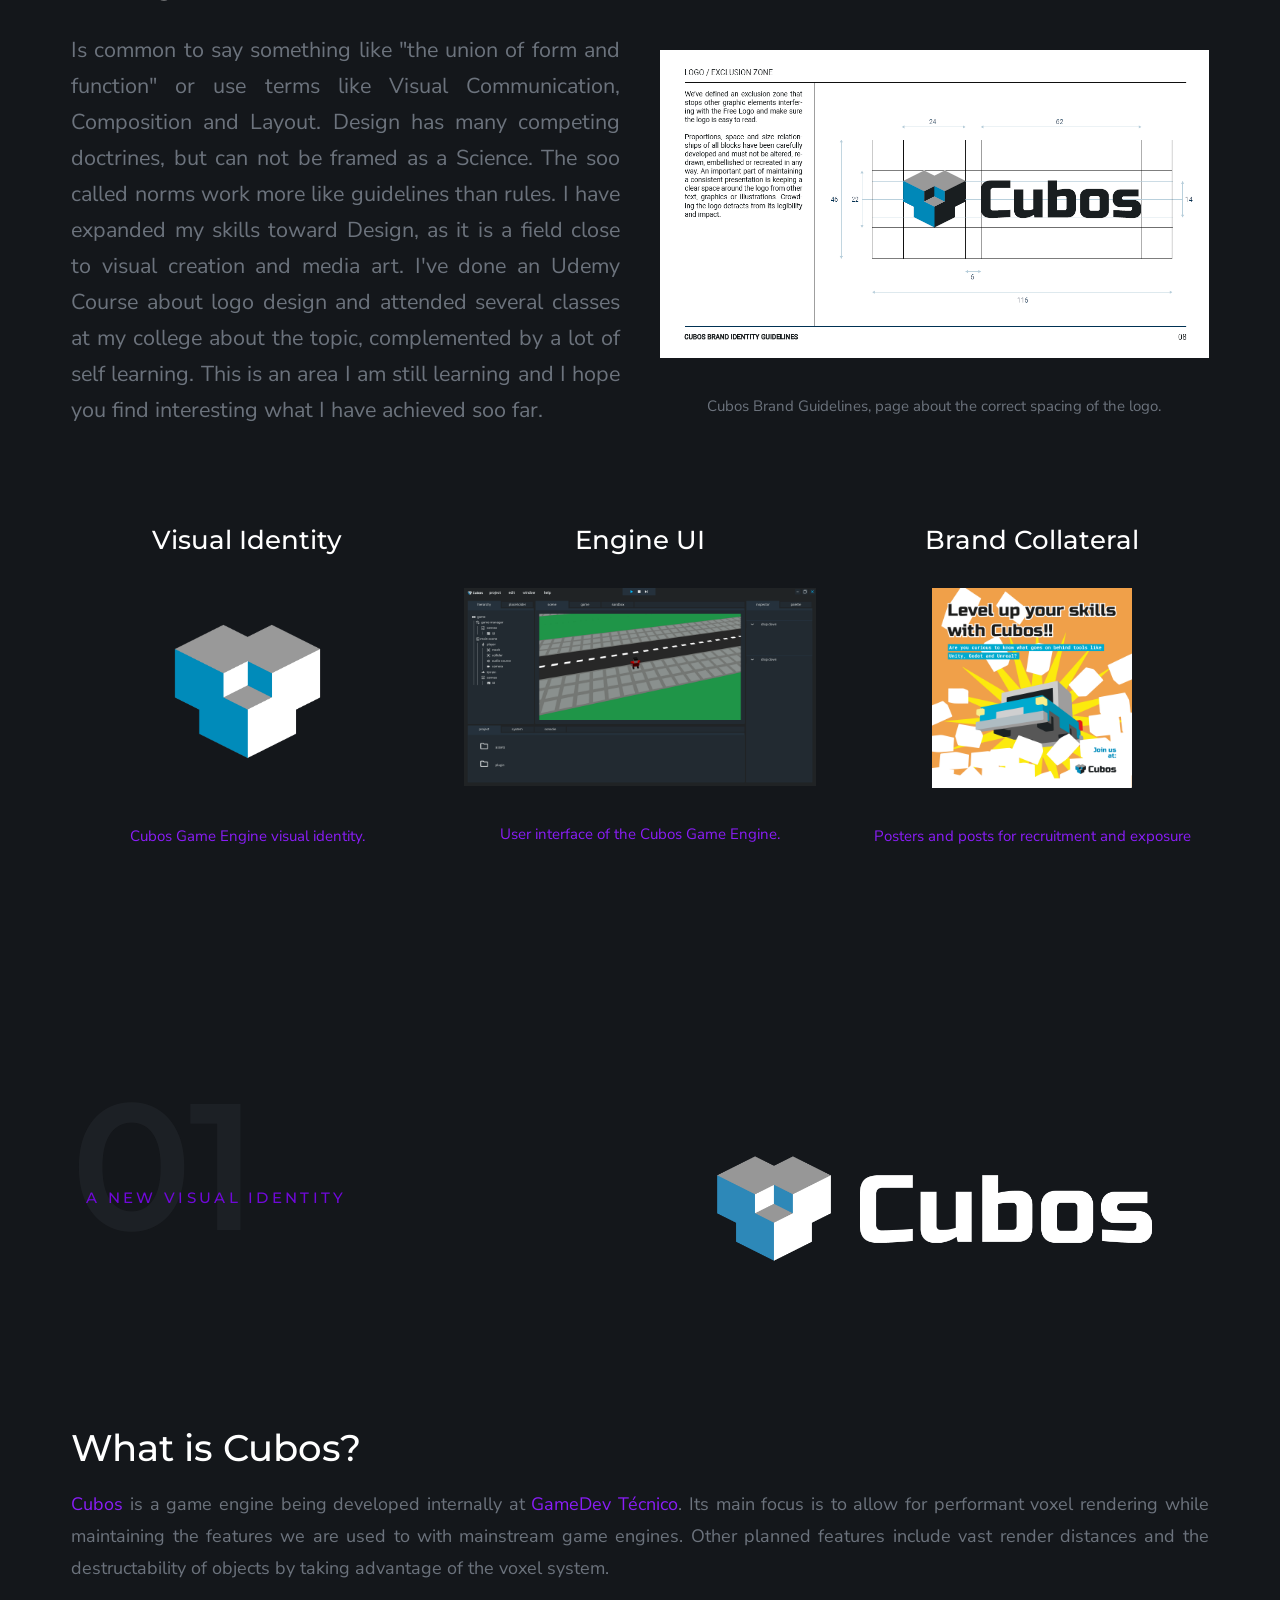
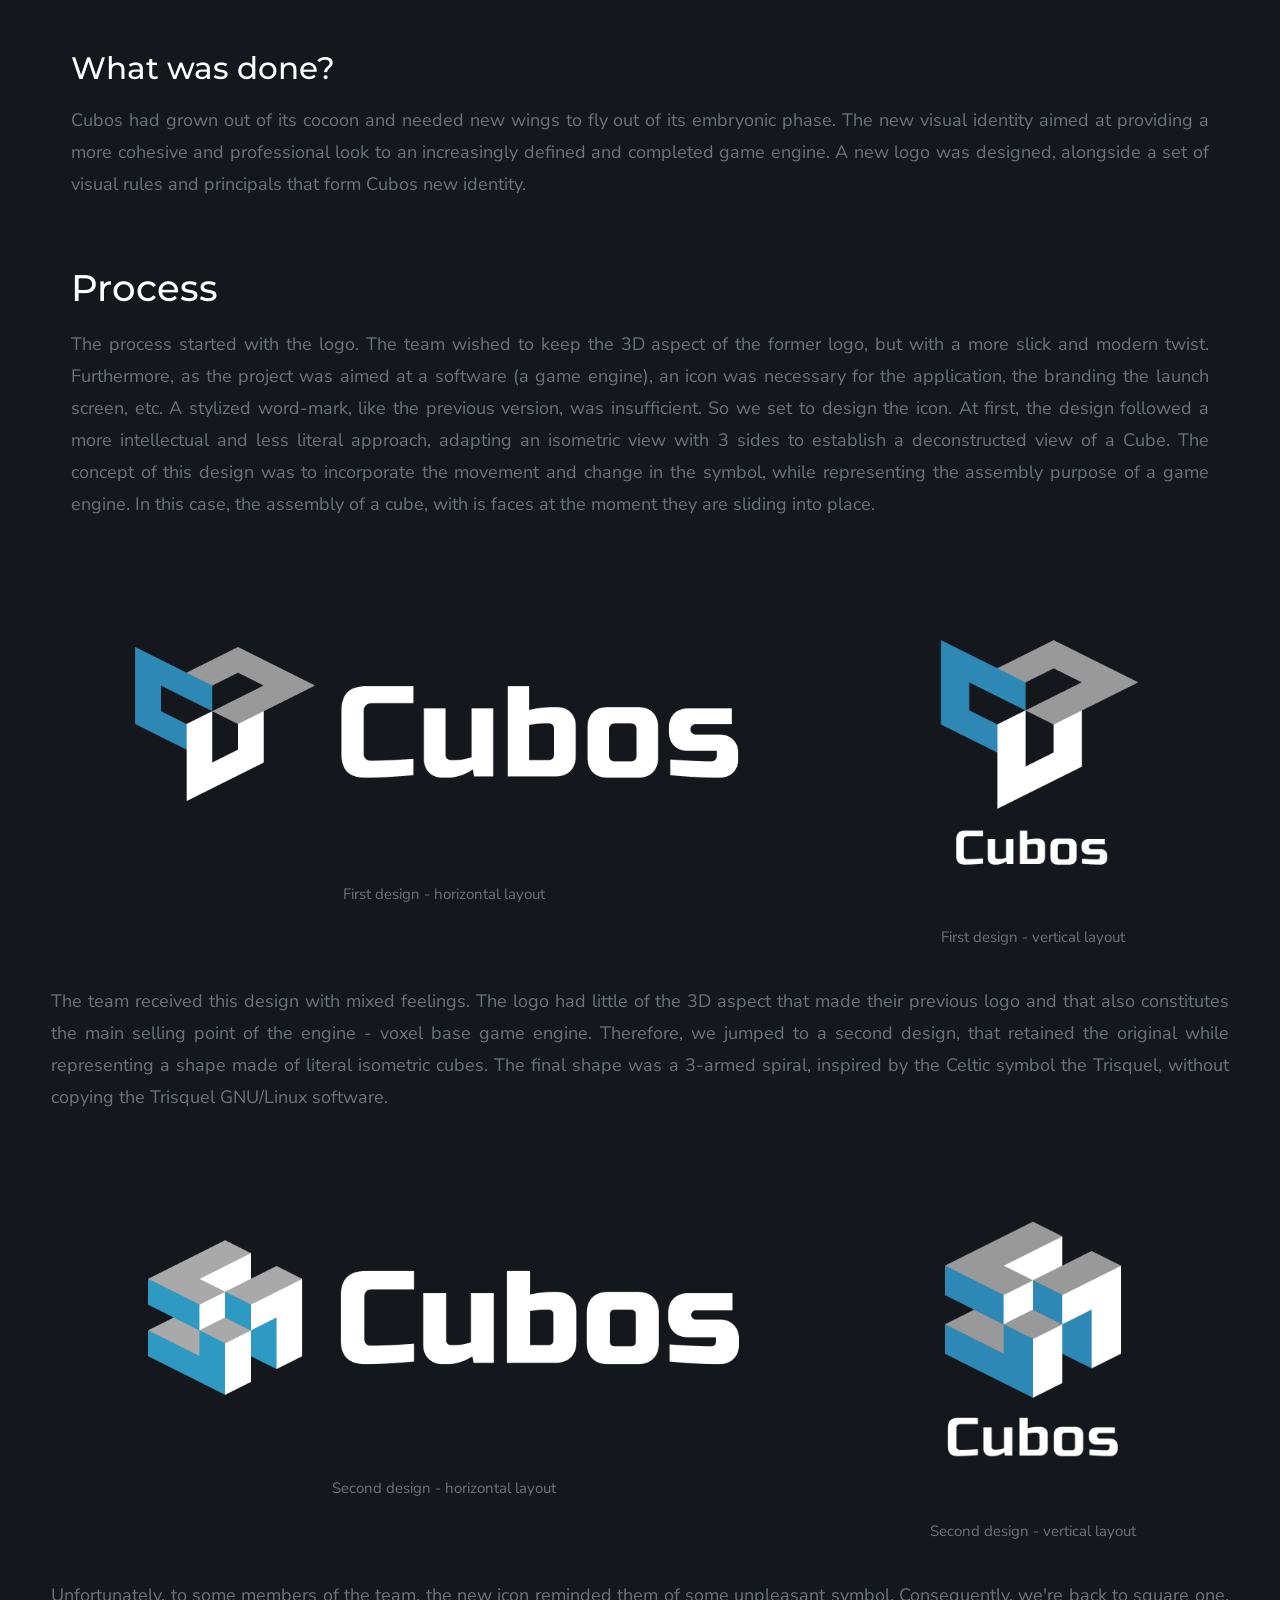
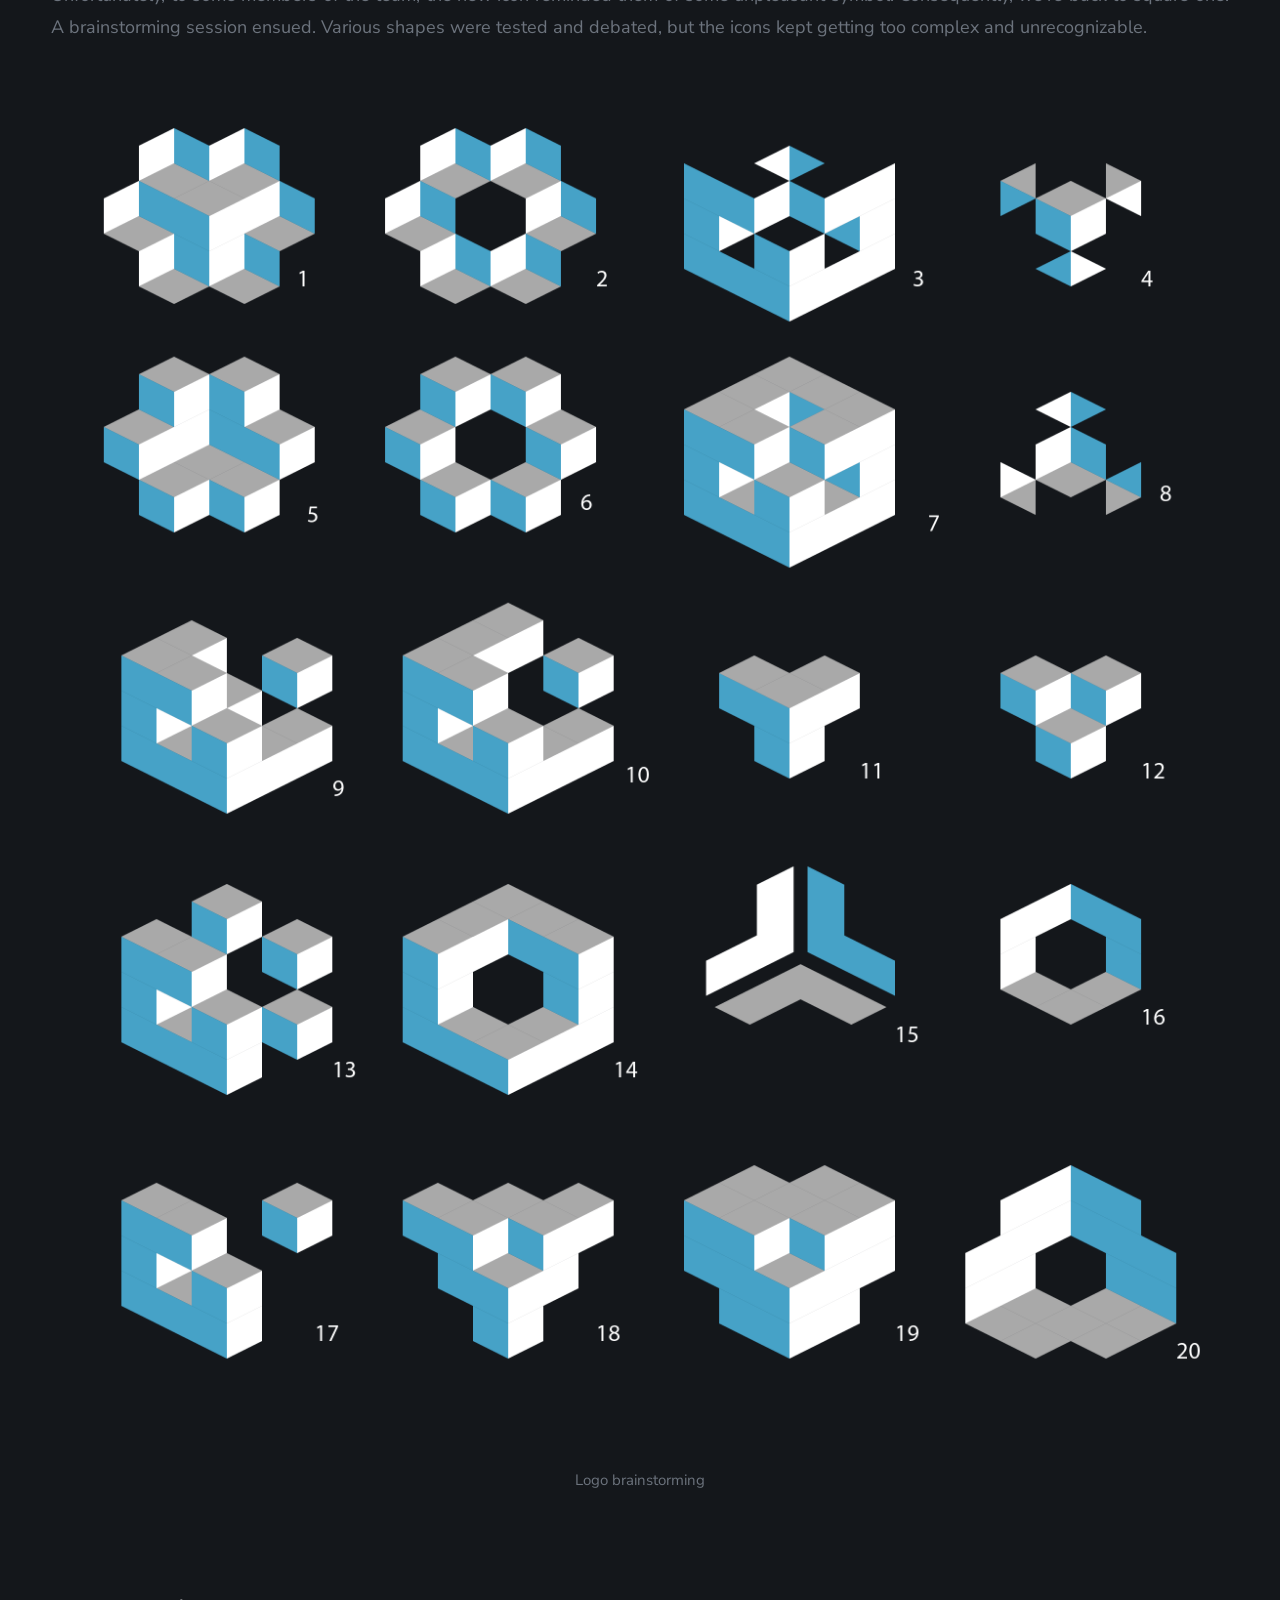
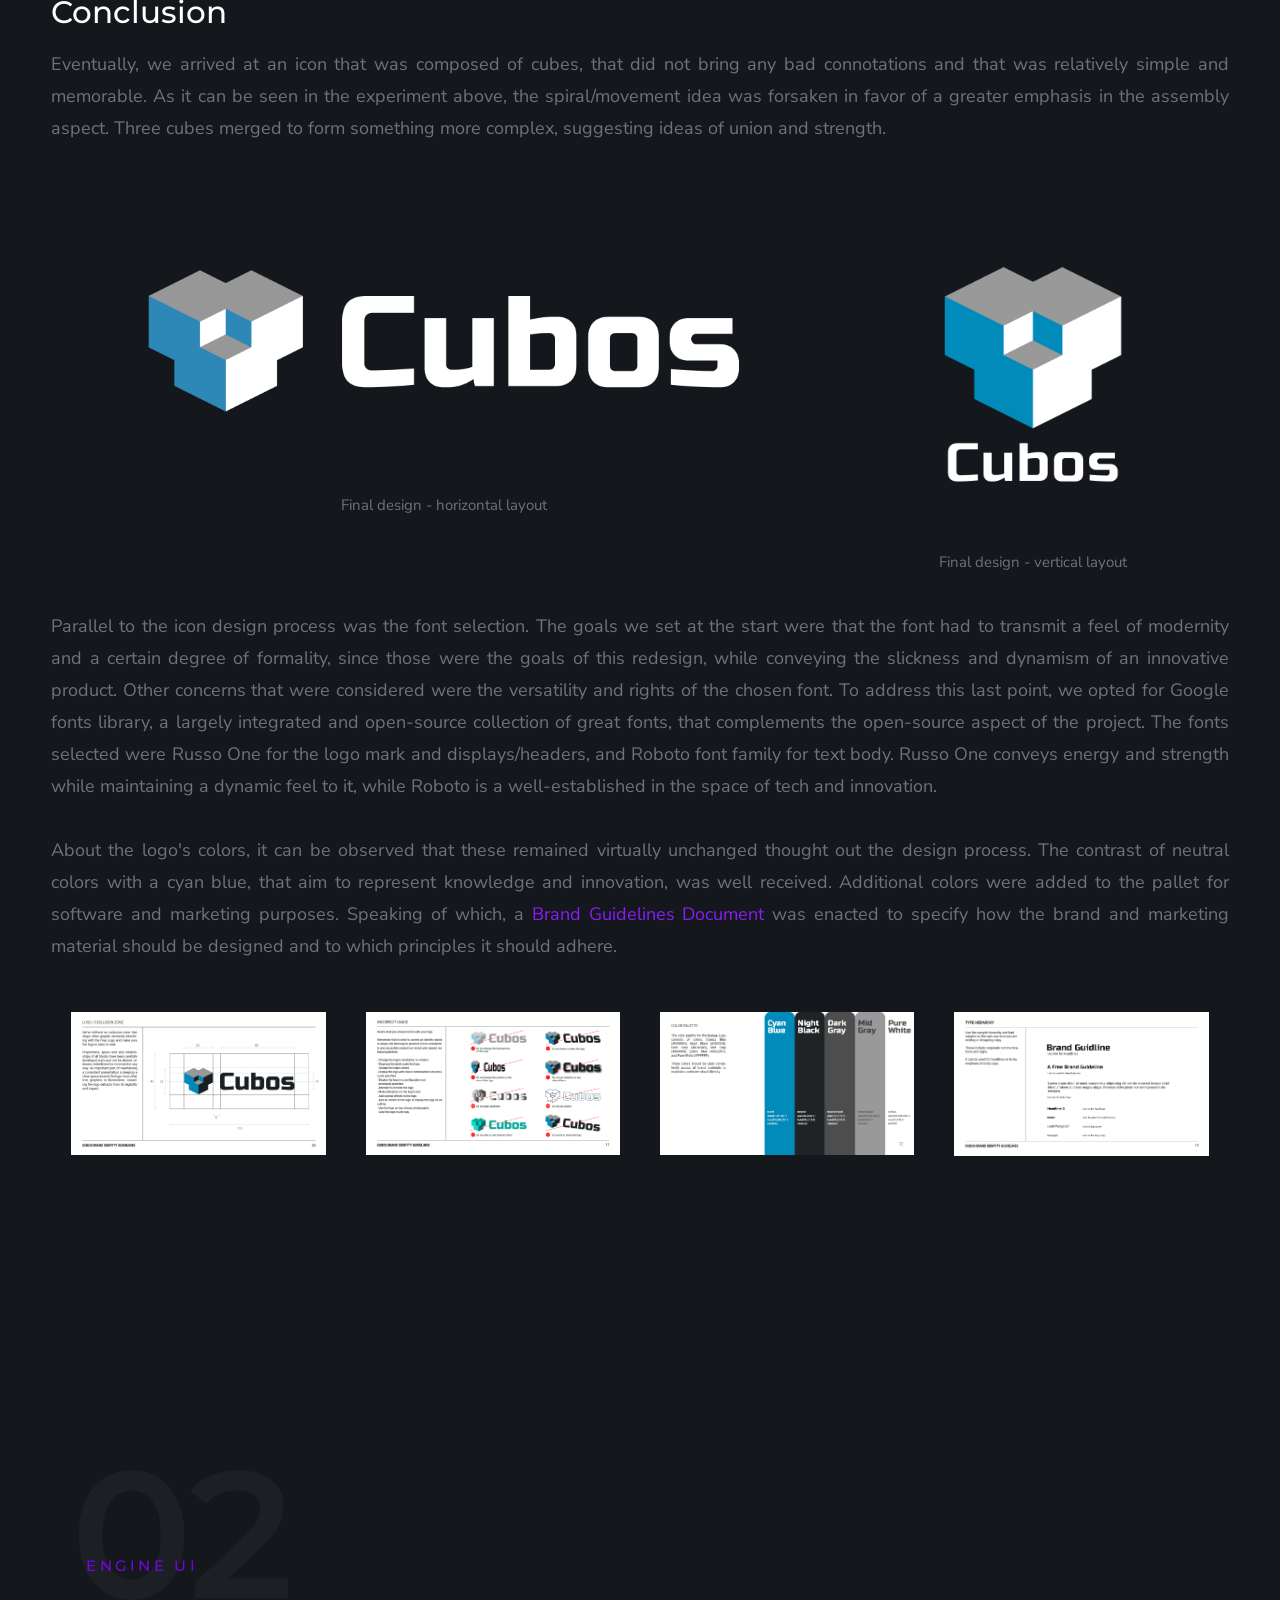
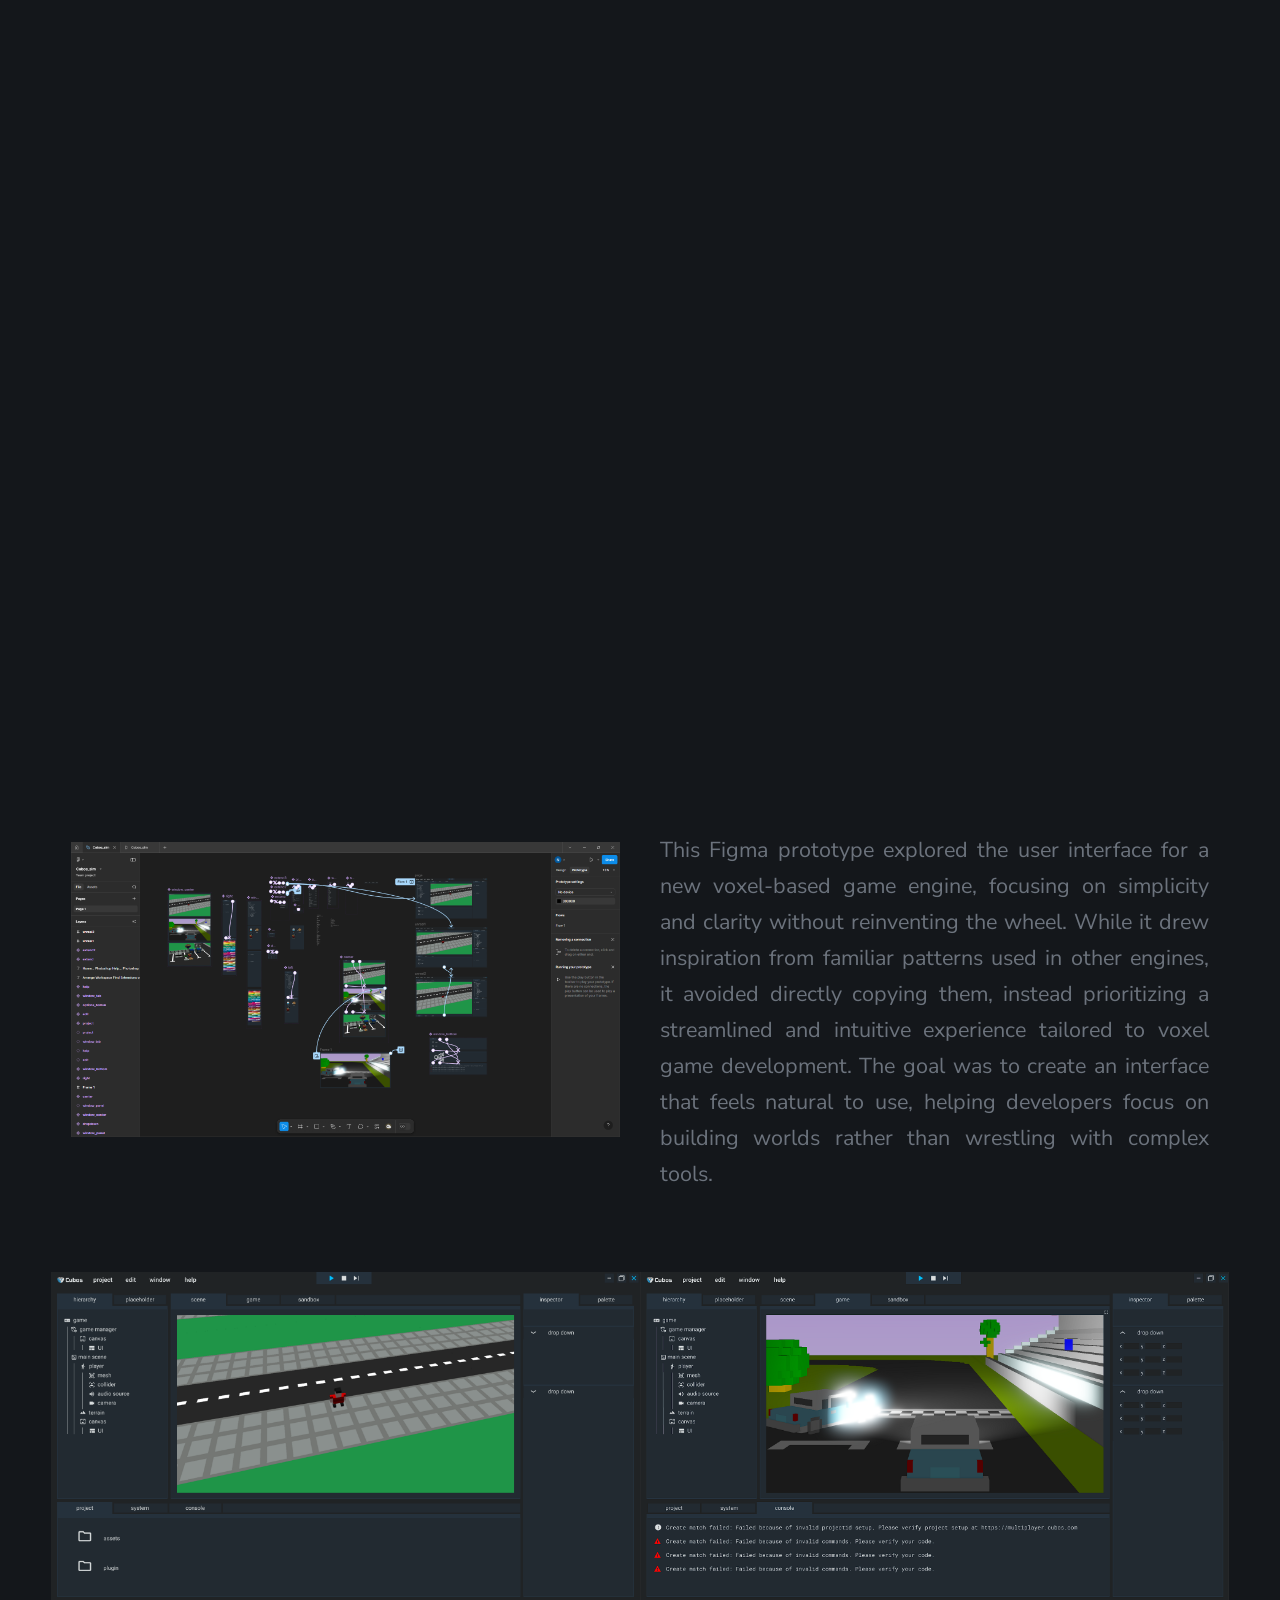
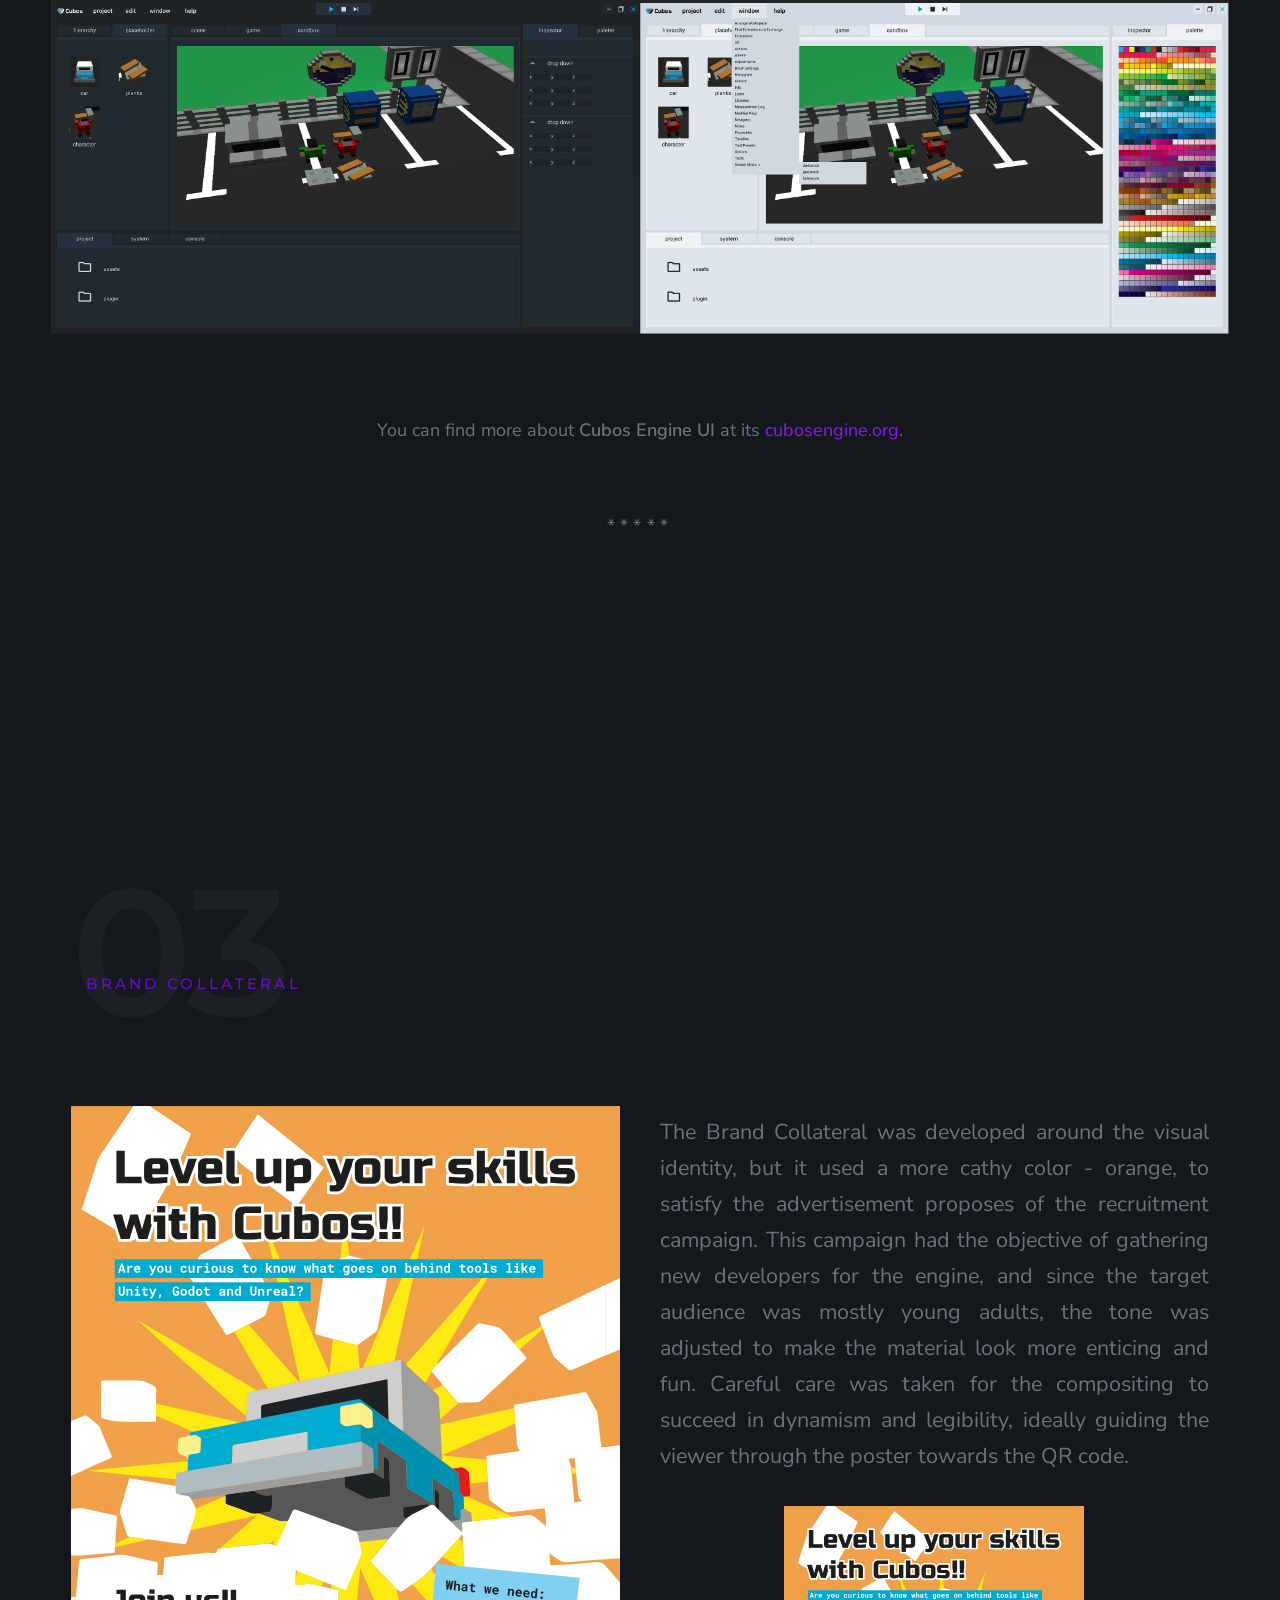
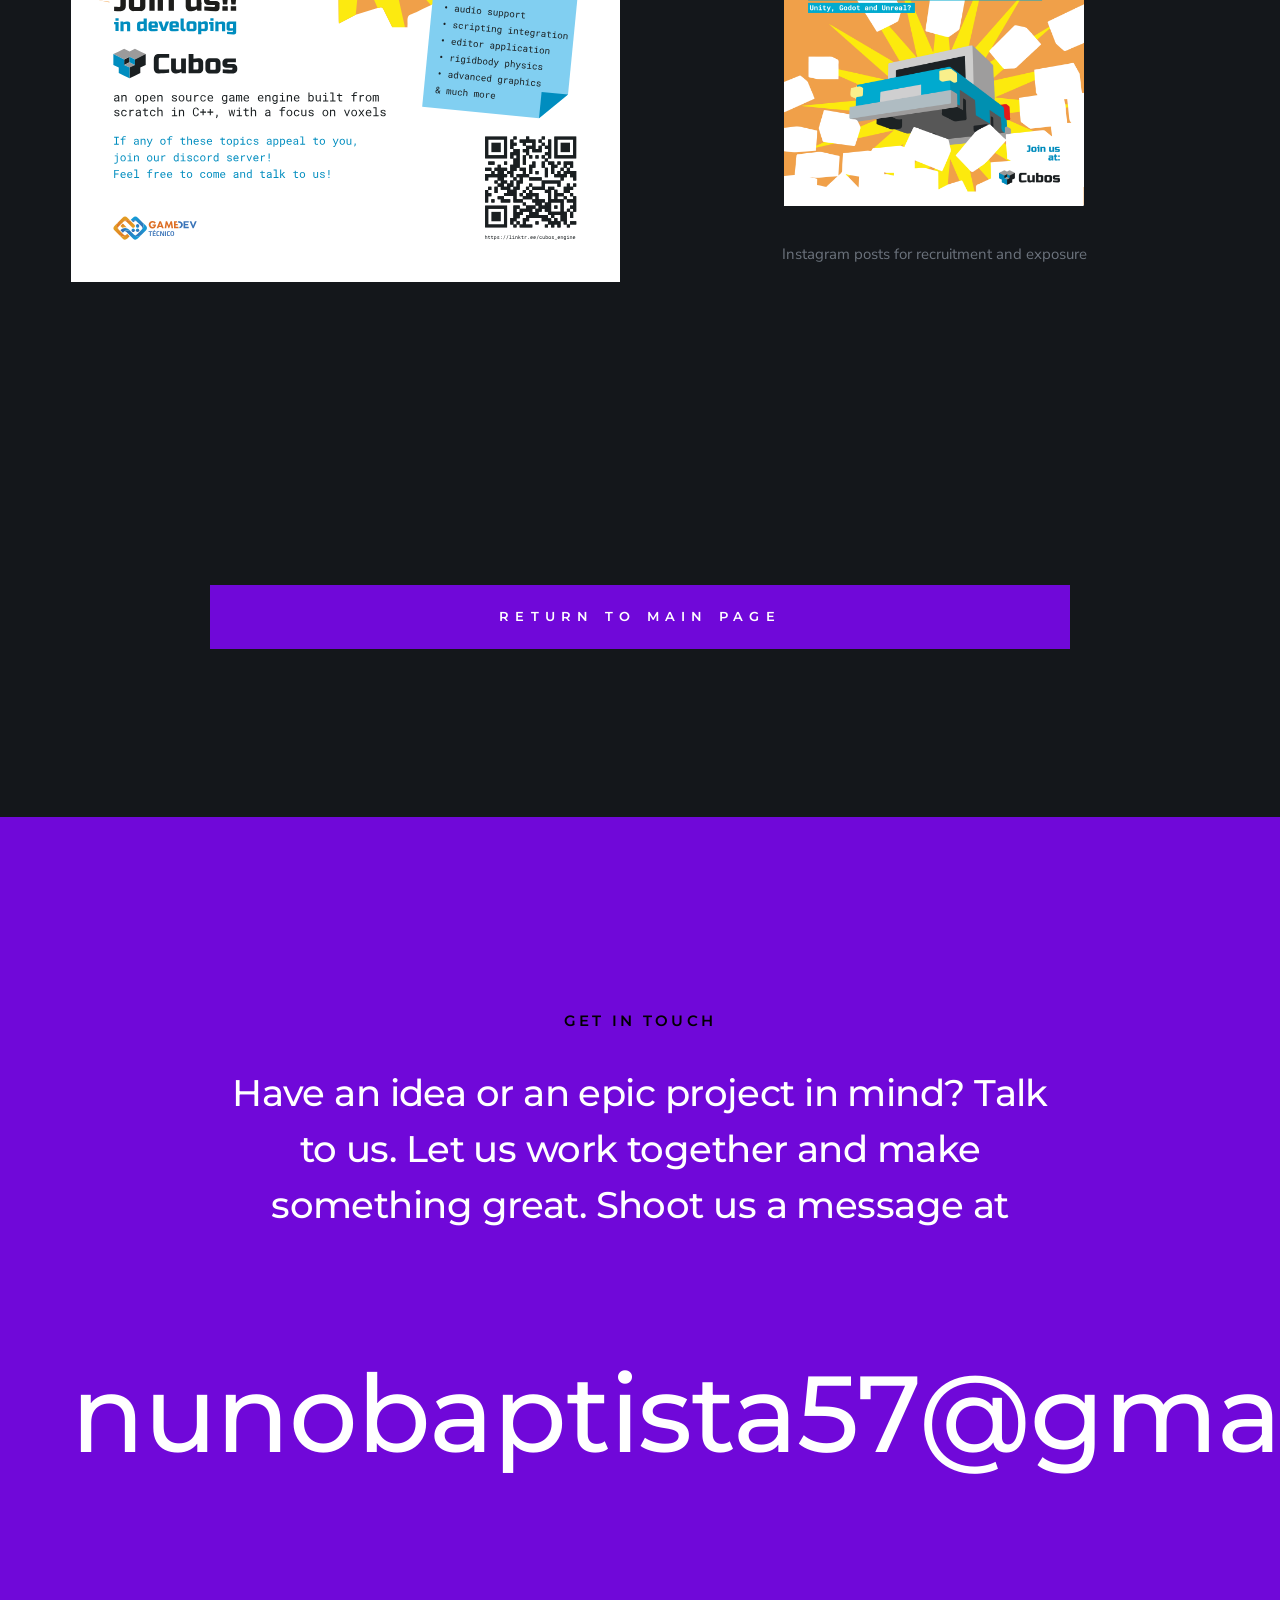
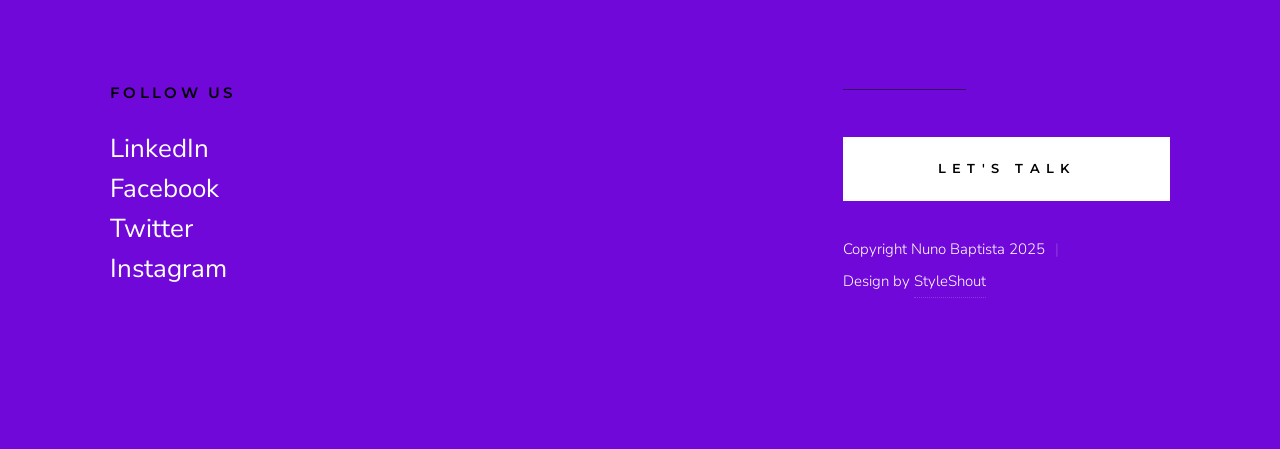
==== commit 7b5bbc57: "Brand Collateral" ====
--- a/Design.html
+++ b/Design.html
@@ -68,9 +68,9 @@
 <!--                    <li><a class="smoothscroll" href="#about" title="About">About</a></li>-->
 <!--                    <li><a class="smoothscroll" href="#services" title="Services">Services</a></li>-->
                     <li><a class="smoothscroll" href="#intro" title="Works">Intro</a></li>
-                    <li><a class="smoothscroll" href="#brand-identity" title="Works">Cubos Branding</a></li>
-                    <li><a class="smoothscroll" href="#Part2" title="Works">Engine Ui</a></li>
-<!--                    <li><a class="smoothscroll" href="#Part3" title="Works">Industries of Drathmor</a></li>-->
+                    <li><a class="smoothscroll" href="#visual-identity" title="Works">Visual Identity</a></li>
+                    <li><a class="smoothscroll" href="#engine-ui" title="Works">Engine Ui</a></li>
+                    <li><a class="smoothscroll" href="#brand-collateral" title="Works">Brand Collateral</a></li>
 <!--                    <li><a class="smoothscroll" href="#gallery" title="Works">Gallery</a></li>-->
 
                 </ul>
@@ -92,7 +92,7 @@
     ================================================== -->
     <section id="hero" class="s-hero target-section">
 
-        <div class="s-hero__bg" style="background-image: url(../images/cubosBrand/brand_guidelines_1.png)">
+        <div class="s-hero__bg" style="background-image: url(../images/cubosBrand/Figma.png)">
             <div class="gradient-overlay"></div>
         </div>
 
@@ -211,8 +211,8 @@
             <div class="row">
 
                 <div class="large-4 mob-12 column" data-aos="fade-up">
-                    <a class="smoothscroll" href="#brand-identity" title="Works">
-                        <h4 class="h-add-bottom" style="text-align: center">Cubos Logo</h4>
+                    <a class="smoothscroll" href="#visual-identity" title="Works">
+                        <h4 class="h-add-bottom" style="text-align: center">Visual Identity</h4>
     
                         <figure style="text-align: center">
                             <img src="images/cubosBrand/CubosIcon.png" data-aos="fade-up"
@@ -229,7 +229,7 @@
                 </div>
 
                 <div class="large-4 mob-12 column" data-aos="fade-up">
-                    <a class="smoothscroll" href="#Part2" title="Works">
+                    <a class="smoothscroll" href="#engine-ui" title="Works">
                         <h4 class="h-add-bottom" style="text-align: center">Engine UI</h4>
         
                         <figure>
@@ -244,23 +244,23 @@
                     </a>
                 </div>
 
-                <!--<div class="large-4 mob-12 column" data-aos="fade-up">
-                    <a class="smoothscroll" href="#Part3" title="Works">
-                        <h4 class="h-add-bottom" style="text-align: center">Industries of Drathmor</h4>
-    
-                        <figure >
-                            <img src="images/NunoPortfolio/SeaBatle@1x.png" data-aos="fade-up"
-                                 srcset="images/NunoPortfolio/SeaBatle@1x.png 1x, images/NunoPortfolio/SeaBatle@2x.png 2x"
-                                 sizes="(max-width: 1000px) 100vw, 1000px" alt="Toward a Digital Horizon"
+                <div class="large-4 mob-12 column" data-aos="fade-up">
+                    <a class="smoothscroll" href="#brand-collateral" title="Works">
+                        <h4 class="h-add-bottom" style="text-align: center">Brand Collateral</h4>
+    
+                        <figure style="text-align: center">
+                            <img src="images/cubosBrand/Cubos_Insta_post@4x.png" data-aos="fade-up"
+                                 style="  max-width: 200px;"
+                                 srcset="images/cubosBrand/Cubos_Insta_post@4x.png 1x, images/cubosBrand/Cubos_Insta_post@4x.png 2x"
+                                 sizes="(max-width: 1000px) 100vw, 1000px" alt="Instagram Post"
                             >
     
                             <figcaption>
-                                A world where tech and magic fight for supremacy.
+                                Posters and posts for recruitment and exposure
                             </figcaption>
                         </figure>
                     </a>
                 </div>
--->
             </div> <!-- end row -->
         </div>
     </section> <!-- end s-intro -->
@@ -268,11 +268,11 @@
     ================================================== -->
 
     <!--cubos section-->
-    <section id="brand-identity" class="s-services">
+    <section id="visual-identity" class="s-services">
         <div class="row s-porfolio__top">
             <div class="column large-6 w-900-stack">
                 <div class="section-title" data-num="01" data-aos="fade-up">
-                    <h3 class="h6">A New Brand Identity</h3>
+                    <h3 class="h6">A New Visual Identity</h3>
                 </div>
             </div>
             <div class="column large-6 w-900-stack">
@@ -286,7 +286,7 @@
             </div>
         </div> <!-- end top-->
         <div class="row" data-aos="fade-up">
-            <div class="column large-12 intro">
+            <div class="column large-12 intro" style="text-align: justify">
                 <h2>What is Cubos?</h2>
                 <p>
                     <a href="https://cubosengine.org/" target="_blank"> Cubos</a> is a game engine being developed internally at <a href="https://gamedev.tecnico.ulisboa.pt/game_project/cubos/" target="_blank"> GameDev Técnico</a>. 
@@ -332,7 +332,7 @@
                     </figure>
             </div>
         </div>
-        <div class="row" data-aos="fade-up">
+        <div class="row" data-aos="fade-up" style="text-align: justify">
             <p>The team received this design with mixed feelings.
                 The logo had little of the 3D aspect that made their previous logo and that also constitutes the main selling point of the engine - voxel base game engine.
                 Therefore, we jumped to a second design, that retained the original while representing a shape made of literal isometric cubes.
@@ -359,7 +359,7 @@
             </div>
         </div>
         
-        <div class="row" data-aos="fade-up">            
+        <div class="row" data-aos="fade-up" style="text-align: justify">            
             <p>Unfortunately, to some members of the team, the new icon reminded them of some unpleasant symbol.
                 Consequently, we're back to square one. A brainstorming session ensued.
                 Various shapes were tested and debated, but the icons kept getting too complex and unrecognizable.</p>
@@ -375,7 +375,7 @@
             </div>
         </div>
 
-        <div class="row" data-aos="fade-up">
+        <div class="row" data-aos="fade-up"  style="text-align: justify">
             <h3>Conclusion</h3>
             <p>Eventually, we arrived at an icon that was composed of cubes, that did not bring any bad connotations and that was relatively simple and memorable.
                 As it can be seen in the experiment above, the spiral/movement idea was forsaken in favor of a greater emphasis in the assembly aspect.
@@ -401,17 +401,20 @@
             </div>
         </div>
         
-        <div class="row" data-aos="fade-up">
+        <div class="row" data-aos="fade-up" style="text-align: justify">
             <p>Parallel to the icon design process was the font selection.
                 The goals we set at the start were that the font had to transmit a feel of modernity and a certain degree of formality, since those were the goals of this redesign, while conveying the slickness and dynamism of an innovative product.
                 Other concerns that were considered were the versatility and rights of the chosen font.
                 To address this last point, we opted for Google fonts library, a largely integrated and open-source collection of great fonts, that complements the open-source aspect of the project.
                 The fonts selected were Russo One for the logo mark and displays/headers, and Roboto font family for text body.
-                Russo One conveys energy and strength while maintaining a dynamic feel to it, while Roboto is a well-established in the space of tech and innovation.</p>
+                Russo One conveys energy and strength while maintaining a dynamic feel to it, while Roboto is a well-established in the space of tech and innovation.
+            </p>
             <p>About the logo's colors, it can be observed that these remained virtually unchanged thought out the design process.
                 The contrast of neutral colors with a cyan blue, that aim to represent knowledge and innovation, was well received.
                 Additional colors were added to the pallet for software and marketing purposes.
-                Speaking of which, a <a href="/images/cubosBrand/brand.pdf" target="_blank">Brand Guidelines Document</a> was enacted to specify how the brand and marketing material should be designed and to which principles it should adhere.</p>
+                Speaking of which, a <a href="/images/cubosBrand/brand.pdf" target="_blank">Brand Guidelines Document</a> 
+                was enacted to specify how the brand and marketing material should be designed and to which principles it should adhere.
+            </p>
         </div>
 
         <div class="row" data-aos="fade-up">
@@ -455,7 +458,7 @@
 
 
 
-    <section id="Part2" class="s-services">
+    <section id="engine-ui" class="s-services">
 
         <div class="row s-porfolio__top">
             <div class="column large-6 w-900-stack">
@@ -473,11 +476,11 @@
                 >
             </div>-->
         </div> <!-- end top-->
-        
-
-
-        
-        <div class="row" style="height: 80vh" data-aos="fade-up">
+
+
+
+
+        <div class="row" style="  aspect-ratio: 16 / 10; padding-bottom: 10vh" data-aos="fade-up" >
             <iframe
                     style="border: none;"
                     width="100%"
@@ -487,35 +490,26 @@
             </iframe>
 
         </div>
-        <!--
         <div class="row" >
 
 
 
-            <div class="column large-6 w-900-stack" data-aos="fade-up">
-                &lt;!&ndash;image here&ndash;&gt;
-                <img src="images/NunoPortfolio/PaperTower@1x.png" data-aos="fade-up"
-                     srcset="images/NunoPortfolio/PaperTower@1x.png 1x, images/NunoPortfolio/PaperTower@2x.png 2x"
+            <div class="column large-6 w-900-stack" style="  aspect-ratio: 16 / 10; padding-top: 2vh" data-aos="fade-up">
+                <!--image here-->
+                <img src="images/cubosBrand/Figma.png" data-aos="fade-up"
+                     srcset="images/cubosBrand/Figma.png 1x, images/cubosBrand/Figma.png 2x"
                      sizes="(max-width: 1000px) 100vw, 1000px" alt="Game Cities"
                 >
             </div>
             <div class="column large-6 w-900-stack" data-aos="fade-up">
                 <p class="lead" data-aos="fade-up" style="text-align: justify;">
-                    Paper Park is a single-player 3D platform game where the player, Kiri, 
-                    has to explore the various rides in a theme park (the levels) and collect enough tickets to unlock more levels, 
-                    and coins to unlock further paths in the park, to collect all of Kami’s parts (kiri's companion)
-                    and reach Rokoan’s junkyard, to beat him once and for all.<br>
-                    <br>
-
-                    In Paper Park, the player is expected to explore levels, 
-                    filled with tickets and coins to collect, NPCs to talk to,
-                    mini-games, and various platforming challenges.<br><br>
-
-
-                    This was a student-lead project where I also contributed with the environment design. 
-                    The environment were based on the arts and craft dioramas, usually built by children, where everything is possible.
-                    In this spirit, the shapes mimic cardboard boxes and rolls, plastic caps, etc. ... - things anyone could get their hands on. 
-                </p>
+                    This Figma prototype explored the user interface for a new voxel-based game engine, 
+                    focusing on simplicity and clarity without reinventing the wheel. 
+                    While it drew inspiration from familiar patterns used in other engines, 
+                    it avoided directly copying them, instead prioritizing a streamlined and intuitive experience 
+                    tailored to voxel game development. The goal was to create an interface that feels natural to use, 
+                    helping developers focus on building worlds rather than wrestling with complex tools.
+                  </p>
             </div>
         </div>
 
@@ -524,92 +518,92 @@
             <div class="column" data-aos="fade-up">
                 <div class="folio-item">
                     <div class="folio-item__thumb">
-                        <a class="folio-item__thumb-link" href="images/NunoPortfolio/PaperFlorest@2x.png" title="Instances Dispersion" data-size="1050x700">
-                            <img src="images/NunoPortfolio/PaperFlorest@2x.png"
-                                 srcset="images/NunoPortfolio/PaperFlorest@1x.png 1x, images/NunoPortfolio/PaperFlorest@2x.png 2x" alt="">
+                        <a class="folio-item__thumb-link" href="images/cubosBrand/EnginePage.png" title="Scene View" data-size="1600x900">
+                            <img src="images/cubosBrand/EnginePage.png"
+                                 srcset="images/cubosBrand/EnginePage.png 1x, images/cubosBrand/EnginePage.png 2x" alt="">
                         </a>
                     </div>
                     <div class="folio-item__info">
-                        <div class="folio-item__cat">Paper Park</div>
-                        <h4 class="folio-item__title">Forest</h4>
-                    </div>
-                    &lt;!&ndash;                    <a href="https://nunobaptista57.itch.io/cidades-jogo" target="_blank" title="Project Link" class="folio-item__project-link">Project Link</a>&ndash;&gt;
+                        <div class="folio-item__cat">Cubos Engine</div>
+                        <h4 class="folio-item__title">Scene View</h4>
+                    </div>
+                    <!--                    <a href="https://nunobaptista57.itch.io/cidades-jogo" target="_blank" title="Project Link" class="folio-item__project-link">Project Link</a>-->
                     <div class="folio-item__caption">
-                        <p>The player - Kiri - running through the paper forest </p>
-                    </div>
-                </div>
-            </div> &lt;!&ndash; end column &ndash;&gt;
+                        <p>When the scene view is selected you can place and remove objects</p>
+                    </div>
+                </div>
+            </div> <!-- end column -->
 
             <div class="column" data-aos="fade-up">
                 <div class="folio-item">
                     <div class="folio-item__thumb">
-                        <a class="folio-item__thumb-link" href="images/NunoPortfolio/PaperCastle@2x.png" title="Random Dispersion" data-size="1050x700">
-                            <img src="images/NunoPortfolio/PaperCastle@2x.png"
-                                 srcset="images/NunoPortfolio/PaperCastle@1x.png 1x, images/NunoPortfolio/PaperCastle@2x.png 2x" alt="">
+                        <a class="folio-item__thumb-link" href="images/cubosBrand/EnginePage3.png" title="Game View" data-size="1600x900">
+                            <img src="images/cubosBrand/EnginePage3.png"
+                                 srcset="images/cubosBrand/EnginePage3.png 1x, images/cubosBrand/EnginePage3.png 2x" alt="">
                         </a>
                     </div>
                     <div class="folio-item__info">
-                        <div class="folio-item__cat">Paper Park</div>
-                        <h4 class="folio-item__title">Castle</h4>
-                    </div>
-                    &lt;!&ndash;                    <a href="https://www.behance.net/" target="_blank" title="Project Link" class="folio-item__project-link">Project Link</a>&ndash;&gt;
+                        <div class="folio-item__cat">Cubos Engine</div>
+                        <h4 class="folio-item__title">Game View</h4>
+                    </div>
+                    <!--                    <a href="https://www.behance.net/" target="_blank" title="Project Link" class="folio-item__project-link">Project Link</a>-->
                     <div class="folio-item__caption">
-                        <p>The view of the Dragon's Castle, the final boss in Paper Park</p>
-                    </div>
-                </div>
-            </div> &lt;!&ndash; end column &ndash;&gt;
+                        <p>When the game view is selected, you can preview what the main camera is catching. Also when you press play it defaults to this view.</p>
+                    </div>
+                </div>
+            </div> <!-- end column -->
 
             <div class="column" data-aos="fade-up">
                 <div class="folio-item">
                     <div class="folio-item__thumb">
-                        <a class="folio-item__thumb-link" href="images/NunoPortfolio/PaperWhale@2x.png" title="Terrain Displacement" data-size="1050x700">
-                            <img src="images/NunoPortfolio/PaperWhale@2x.png"
-                                 srcset="images/NunoPortfolio/PaperWhale@1x.png 1x, images/NunoPortfolio/PaperWhale@2x.png 2x" alt="">
+                        <a class="folio-item__thumb-link" href="images/cubosBrand/EnginePage4.png" title="Sandbox View" data-size="1600x900">
+                            <img src="images/cubosBrand/EnginePage4.png"
+                                 srcset="images/cubosBrand/EnginePage4.png 1x, images/cubosBrand/EnginePage4.png 2x" alt="">
                         </a>
                     </div>
                     <div class="folio-item__info">
-                        <div class="folio-item__cat">Paper Park</div>
-                        <h4 class="folio-item__title">Whale</h4>
-                    </div>
-                    &lt;!&ndash;                    <a href="https://www.behance.net/" target="_blank" title="Project Link" class="folio-item__project-link">Project Link</a>&ndash;&gt;
+                        <div class="folio-item__cat">Cubos Engine</div>
+                        <h4 class="folio-item__title">Sandbox View</h4>
+                    </div>
+                    <!--                    <a href="https://www.behance.net/" target="_blank" title="Project Link" class="folio-item__project-link">Project Link</a>-->
                     <div class="folio-item__caption">
-                        <p>A mysterious creature that swallows Kiri, but not in a necessary bad way </p>
-                    </div>
-                </div>
-            </div> &lt;!&ndash; end column &ndash;&gt;
+                        <p>When the sandbox view is selected, you can edit voxels, like in a modeling app or like in Minecraft.</p>
+                    </div>
+                </div>
+            </div> <!-- end column -->
 
             <div class="column" data-aos="fade-up">
                 <div class="folio-item">
                     <div class="folio-item__thumb">
-                        <a class="folio-item__thumb-link" href="images/NunoPortfolio/PaperVillage@2x.png" title="Terrain Displacement" data-size="1050x700">
-                            <img src="images/NunoPortfolio/PaperVillage@2x.png"
-                                 srcset="images/NunoPortfolio/PaperVillage@1x.png 1x, images/NunoPortfolio/PaperVillage@2x.png 2x" alt="">
+                        <a class="folio-item__thumb-link" href="images/cubosBrand/EnginePage1.png" title="Color Modes" data-size="1600x900">
+                            <img src="images/cubosBrand/EnginePage1.png"
+                                 srcset="images/cubosBrand/EnginePage1.png 1x, images/cubosBrand/EnginePage1.png 2x" alt="">
                         </a>
                     </div>
                     <div class="folio-item__info">
-                        <div class="folio-item__cat">Paper Park</div>
-                        <h4 class="folio-item__title">village</h4>
-                    </div>
-                    &lt;!&ndash;                    <a href="https://www.behance.net/" target="_blank" title="Project Link" class="folio-item__project-link">Project Link</a>&ndash;&gt;
+                        <div class="folio-item__cat">Cubos Engine</div>
+                        <h4 class="folio-item__title">Color Modes</h4>
+                    </div>
+                    <!--                    <a href="https://www.behance.net/" target="_blank" title="Project Link" class="folio-item__project-link">Project Link</a>-->
                     <div class="folio-item__caption">
-                        <p>A close shoot of one of the bastion corridors, where it can be seen the debris and the abandoned objects</p>
-                    </div>
-                </div>
-            </div> &lt;!&ndash; end column &ndash;&gt;
-
-        </div> &lt;!&ndash; folio-list &ndash;&gt;
+                        <p>The design also accounts for light and dark modes, and a grey mode to restrict blue light</p>
+                    </div>
+                </div>
+            </div> <!-- end column -->
+
+        </div> <!-- folio-list -->
         
         <div class="spacer"></div>
 
         <div class="column large-12 intro" >
 
             <p data-aos="fade-up" style="text-align: center">
-                You can find more about <b>Paper Park</b> in <a href="https://darkqueensara.itch.io/paper-park" target="_blank">itch.io </a>.
+                You can find more about <b>Cubos Engine UI</b> at its <a href="https://cubosengine.org/" target="_blank">cubosengine.org</a>.
             </p>
 
         </div>
 
-        <hr class="fancy">-->
+        <hr class="fancy">
         
     </section> <!-- end Paper Park -->
     
@@ -618,12 +612,12 @@
     
     
 
-    <!--<section id="Part3" class="s-services">
+    <section id="brand-collateral" class="s-services">
 
         <div class="row s-porfolio__top">
             <div class="column large-6 w-900-stack">
                 <div class="section-title" data-num="03" data-aos="fade-up">
-                    <h3 class="h6">Industries of Drathmor</h3>
+                    <h3 class="h6">Brand Collateral</h3>
                 </div>
             </div>
             <div class="column large-6 w-900-stack">
@@ -632,118 +626,43 @@
                 </h1>
 
             </div>
-        </div> &lt;!&ndash; end top&ndash;&gt;
+        </div> <!-- end top-->
 
         <div class="row" >
             <div class="column large-6 w-900-stack" data-aos="fade-up">
-                &lt;!&ndash;image here&ndash;&gt;
-                <img src="images/NunoPortfolio/Forge@1x.png" data-aos="fade-up"
-                     srcset="images/NunoPortfolio/Forge@1x.png 1x, images/NunoPortfolio/Forge@2x.png 2x"
-                     sizes="(max-width: 1000px) 100vw, 1000px" alt="Game Cities"
+                <!--image here-->
+                <img src="images/cubosBrand/Cubos_Poster_w_GDT.svg" data-aos="fade-up"
+                     srcset="images/cubosBrand/Cubos_Poster_w_GDT.svg 1x, images/cubosBrand/Cubos_Poster_w_GDT.svg 2x"
+                     sizes="(max-width: 1000px) 100vw, 1000px" alt="Cubos Poster"
                 >
             </div>
             <div class="column large-6 w-900-stack" data-aos="fade-up">
                 <p class="lead" data-aos="fade-up" style="text-align: justify;">
                     
-                    This project aimed to design hypothetical world, with the concept art for a movie or a game. 
-                    The digital paintings aim to illustrate the places and factions of this fictional world.
-                    <br><br>
-                    The lore of this world goes as follows:
-                    In the ancient land of Drathmor, the very essence of magic is under treat
-                    as the industrial forces of the Human and Dwarven civilizations spread, 
-                    threatening to unravel the delicate balance of nature and sentient beings.
-                    <br><br>
-                    In an effort to match and even outmatch the magic races, Humans built their own powerful creatures, through technology.
-                    Soon, their power grew soo large that threatened the balance of the world.
-                    The dwarf elders assemble to discuss the dark times they face.
-                    At the same time, the Elves are having their own counsel.
-
-
+                    The Brand Collateral was developed around the visual identity, but it used a more cathy color - orange,
+                    to satisfy the advertisement proposes of the recruitment campaign. 
+                    This campaign had the objective of gathering new developers for the engine, 
+                    and since the target audience was mostly young adults, 
+                    the tone was adjusted to make the material look more enticing and fun.
+                    Careful care was taken for the compositing to succeed in dynamism and legibility, ideally guiding the viewer through the poster towards the QR code.
+                  
                 </p>
-            </div>
-        </div>
-
-        <div class="row s-portfolio__list block-large-1-2 block-tab-full collapse">
-
-            <div class="column" data-aos="fade-up">
-                <div class="folio-item">
-                    <div class="folio-item__thumb">
-                        <a class="folio-item__thumb-link" href="images/NunoPortfolio/DwarvenHall@2x.png" title="Instances Dispersion" data-size="1050x700">
-                            <img src="images/NunoPortfolio/DwarvenHall@2x.png"
-                                 srcset="images/NunoPortfolio/DwarvenHall@1x.png 1x, images/NunoPortfolio/DwarvenHall@2x.png 2x" alt="">
-                        </a>
-                    </div>
-                    <div class="folio-item__info">
-                        <div class="folio-item__cat">Industries of Drathmor</div>
-                        <h4 class="folio-item__title">Dwarven Hall</h4>
-                    </div>
-                    &lt;!&ndash;                    <a href="https://nunobaptista57.itch.io/cidades-jogo" target="_blank" title="Project Link" class="folio-item__project-link">Project Link</a>&ndash;&gt;
-                    <div class="folio-item__caption">
-                        <p>The dwarf elders assemble to discuss the dark times they face.</p>
-                    </div>
-                </div>
-            </div> &lt;!&ndash; end column &ndash;&gt;
-
-            <div class="column" data-aos="fade-up">
-                <div class="folio-item">
-                    <div class="folio-item__thumb">
-                        <a class="folio-item__thumb-link" href="images/NunoPortfolio/ElvenCounsel@2x.png" title="Random Dispersion" data-size="1050x700">
-                            <img src="images/NunoPortfolio/ElvenCounsel@2x.png"
-                                 srcset="images/NunoPortfolio/ElvenCounsel@1x.png 1x, images/NunoPortfolio/ElvenCounsel@2x.png 2x" alt="">
-                        </a>
-                    </div>
-                    <div class="folio-item__info">
-                        <div class="folio-item__cat">Industries of Drathmor</div>
-                        <h4 class="folio-item__title">Elven Counsel</h4>
-                    </div>
-                    &lt;!&ndash;                    <a href="https://www.behance.net/" target="_blank" title="Project Link" class="folio-item__project-link">Project Link</a>&ndash;&gt;
-                    <div class="folio-item__caption">
-                        <p>At the same time, the Elves are having their own counsel</p>
-                    </div>
-                </div>
-            </div> &lt;!&ndash; end column &ndash;&gt;
-
-            <div class="column" data-aos="fade-up">
-                <div class="folio-item">
-                    <div class="folio-item__thumb">
-                        <a class="folio-item__thumb-link" href="images/NunoPortfolio/HumamAgro@2x.png" title="Terrain Displacement" data-size="1050x700">
-                            <img src="images/NunoPortfolio/HumamAgro@2x.png"
-                                 srcset="images/NunoPortfolio/HumamAgro@1x.png 1x, images/NunoPortfolio/HumamAgro@2x.png 2x" alt="">
-                        </a>
-                    </div>
-                    <div class="folio-item__info">
-                        <div class="folio-item__cat">Industries of Drathmor</div>
-                        <h4 class="folio-item__title">Human Agriculture</h4>
-                    </div>
-                    &lt;!&ndash;                    <a href="https://www.behance.net/" target="_blank" title="Project Link" class="folio-item__project-link">Project Link</a>&ndash;&gt;
-                    <div class="folio-item__caption">
-                        <p>In an effort to match and even outmatch the magic races, Humans built their own powerful creatures, through technology</p>
-                    </div>
-                </div>
-            </div> &lt;!&ndash; end column &ndash;&gt;
-
-            <div class="column" data-aos="fade-up">
-                <div class="folio-item">
-                    <div class="folio-item__thumb">
-                        <a class="folio-item__thumb-link" href="images/NunoPortfolio/SeaBatle@2x.png" title="Terrain Displacement" data-size="1050x700">
-                            <img src="images/NunoPortfolio/SeaBatle@2x.png"
-                                 srcset="images/NunoPortfolio/SeaBatle@1x.png 1x, images/NunoPortfolio/SeaBatle@2x.png 2x" alt="">
-                        </a>
-                    </div>
-                    <div class="folio-item__info">
-                        <div class="folio-item__cat">Industries of Drathmor</div>
-                        <h4 class="folio-item__title">Sea Battle</h4>
-                    </div>
-                    &lt;!&ndash;                    <a href="https://www.behance.net/" target="_blank" title="Project Link" class="folio-item__project-link">Project Link</a>&ndash;&gt;
-                    <div class="folio-item__caption">
-                        <p>Soon, their power grew soo large that threatened the balance of the world</p>
-                    </div>
-                </div>
-            </div> &lt;!&ndash; end column &ndash;&gt;
-
-        </div> &lt;!&ndash; folio-list &ndash;&gt;
-    </section> &lt;!&ndash; end s- Drathmor&ndash;&gt;
--->
+                <figure style="text-align: center">
+                    <img src="images/cubosBrand/Cubos_Insta_post@4x.png" data-aos="fade-up"
+                         style="  max-width: 300px;"
+                         srcset="images/cubosBrand/Cubos_Insta_post@4x.png 1x, images/cubosBrand/Cubos_Insta_post@4x.png 2x"
+                         sizes="(max-width: 1000px) 100vw, 1000px" alt="Instagram Post"
+                    >
+
+                    <figcaption>
+                        Instagram posts for recruitment and exposure
+                    </figcaption>
+                </figure>
+            </div>
+        </div>
+
+
+    </section> <!-- end s- Drathmor-->
 
 
 
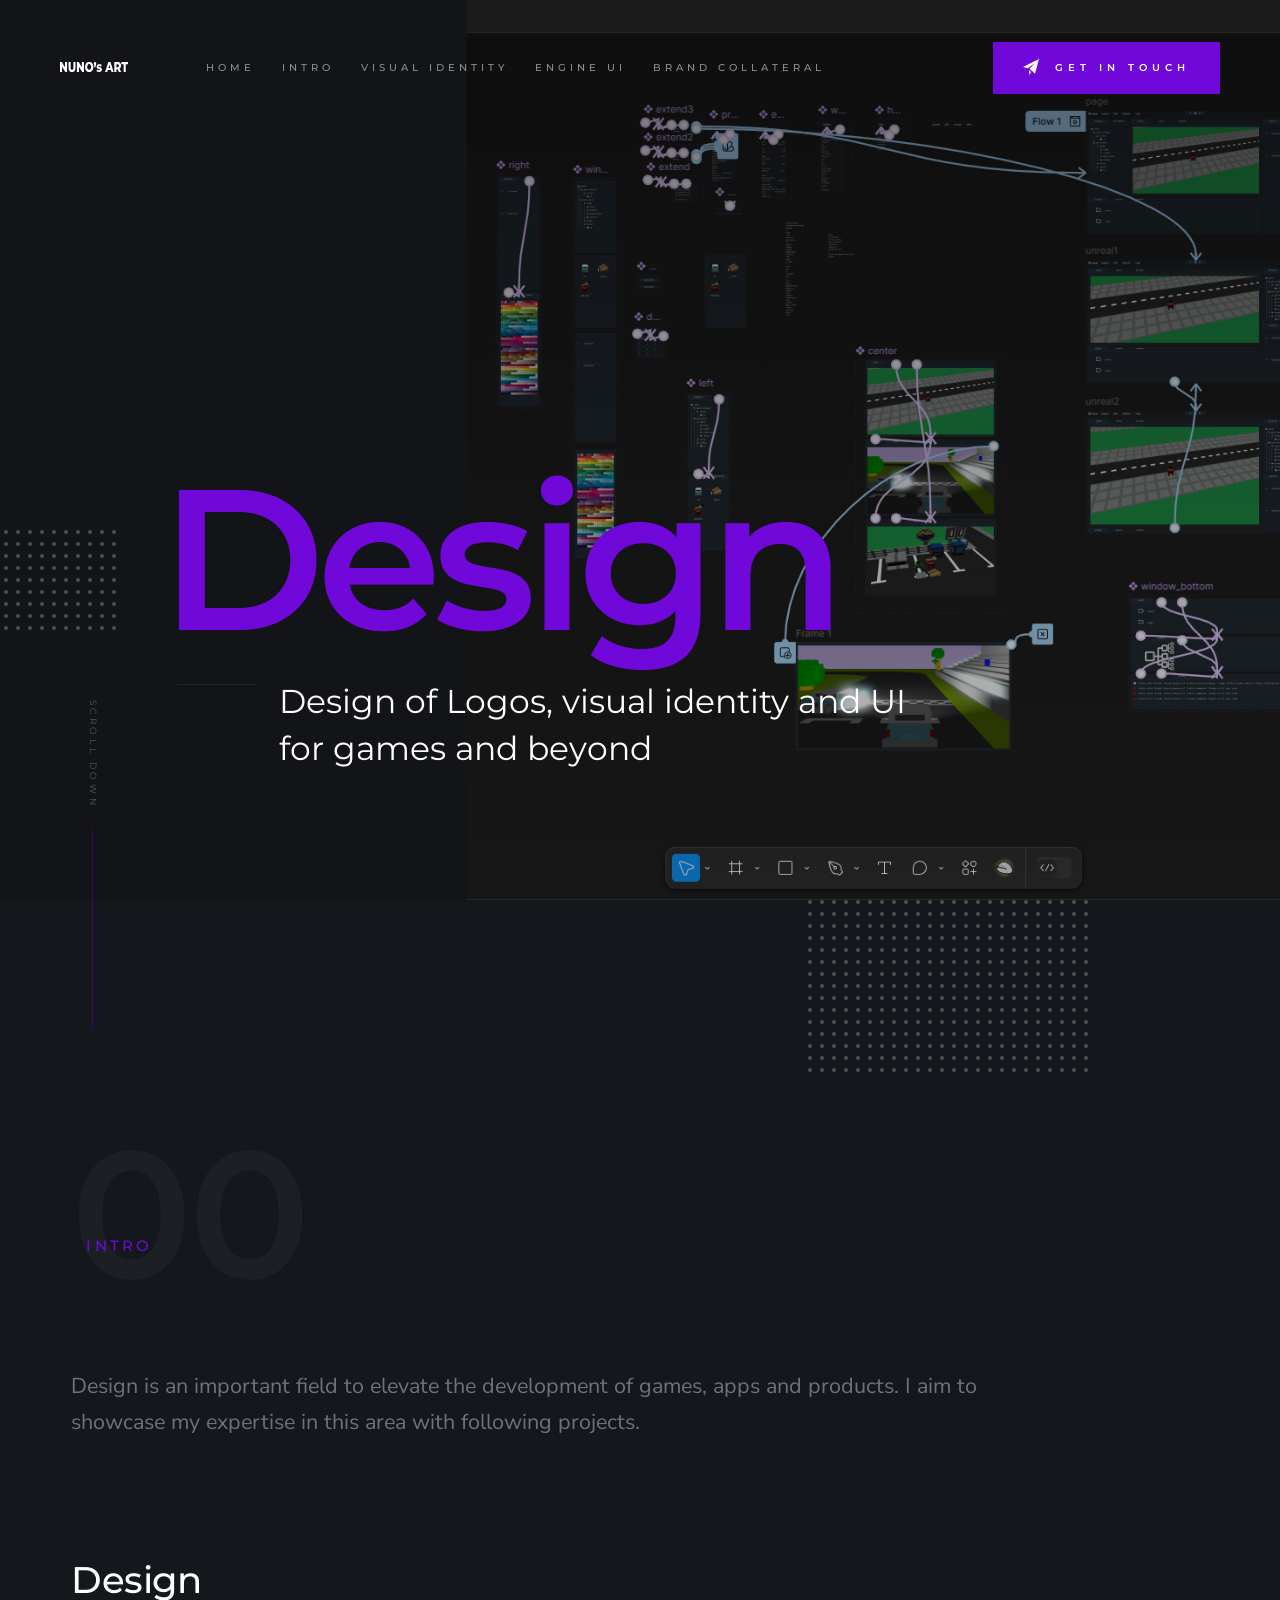
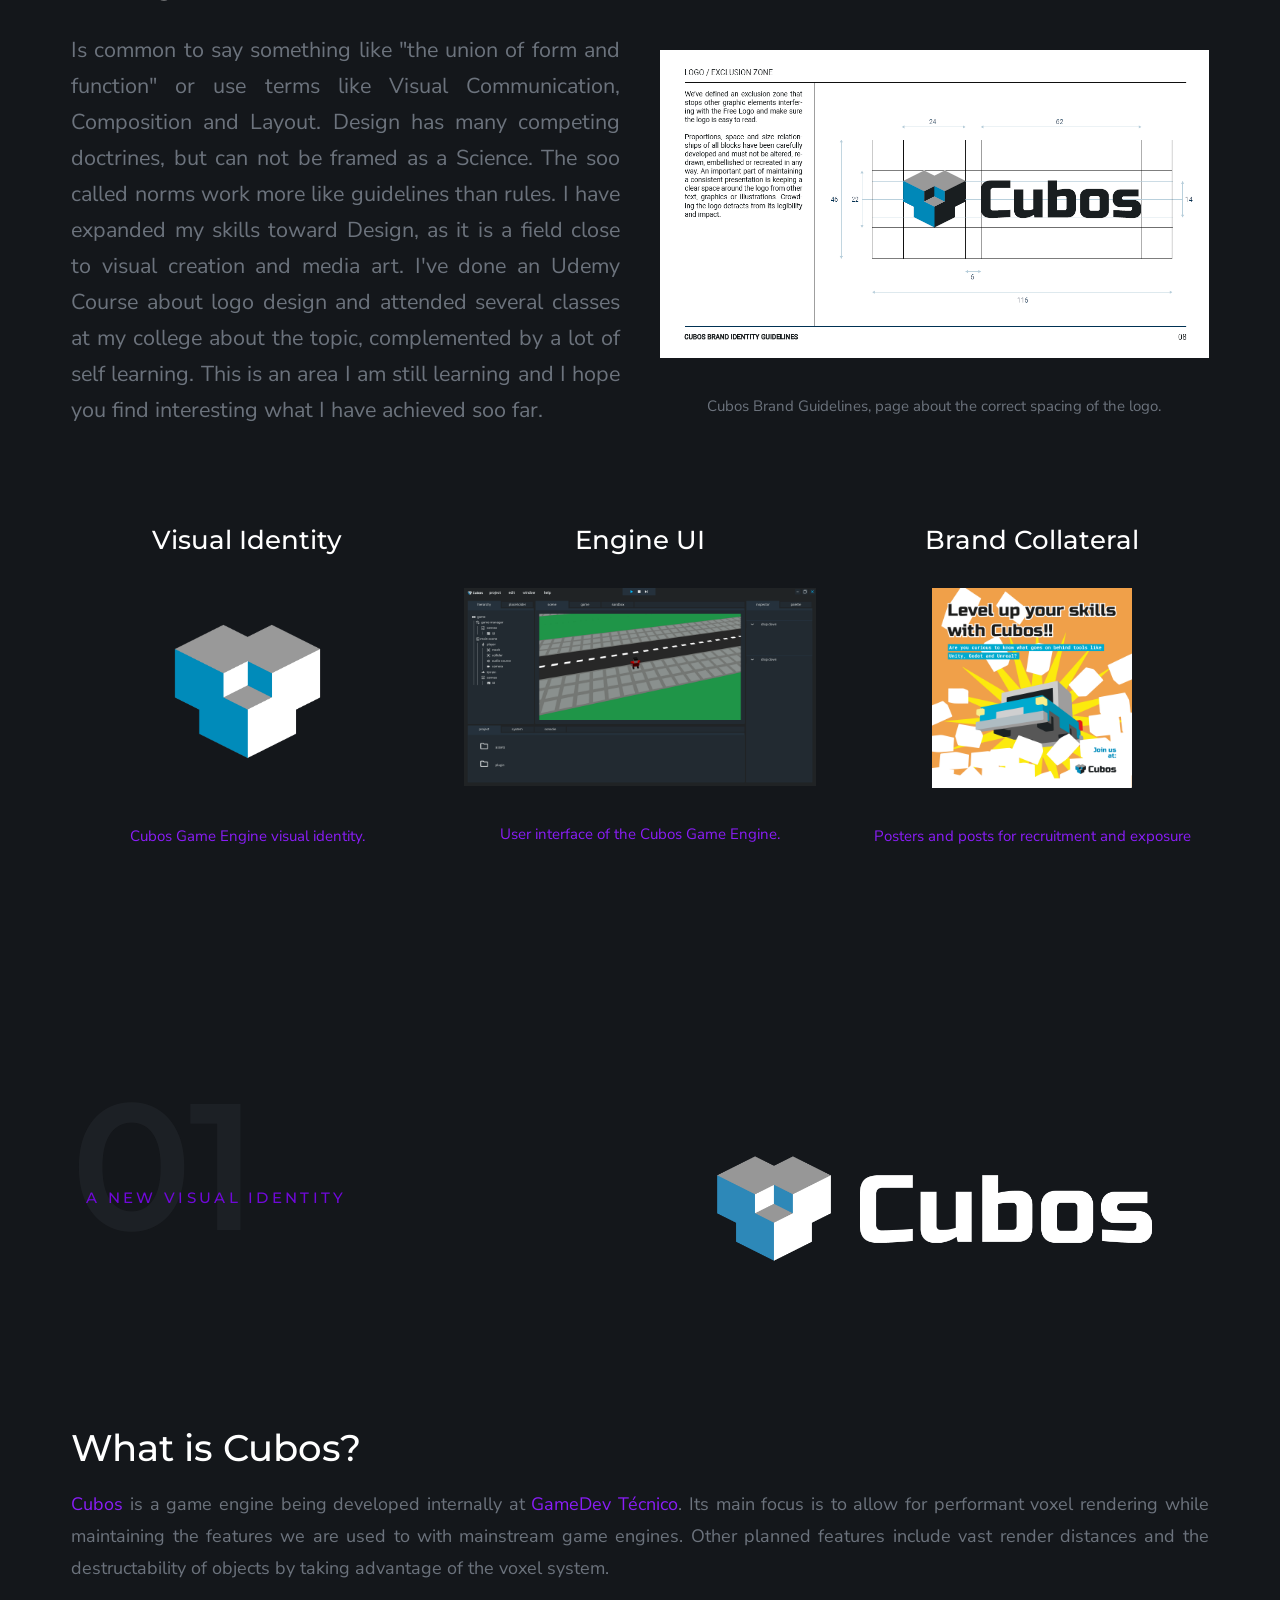
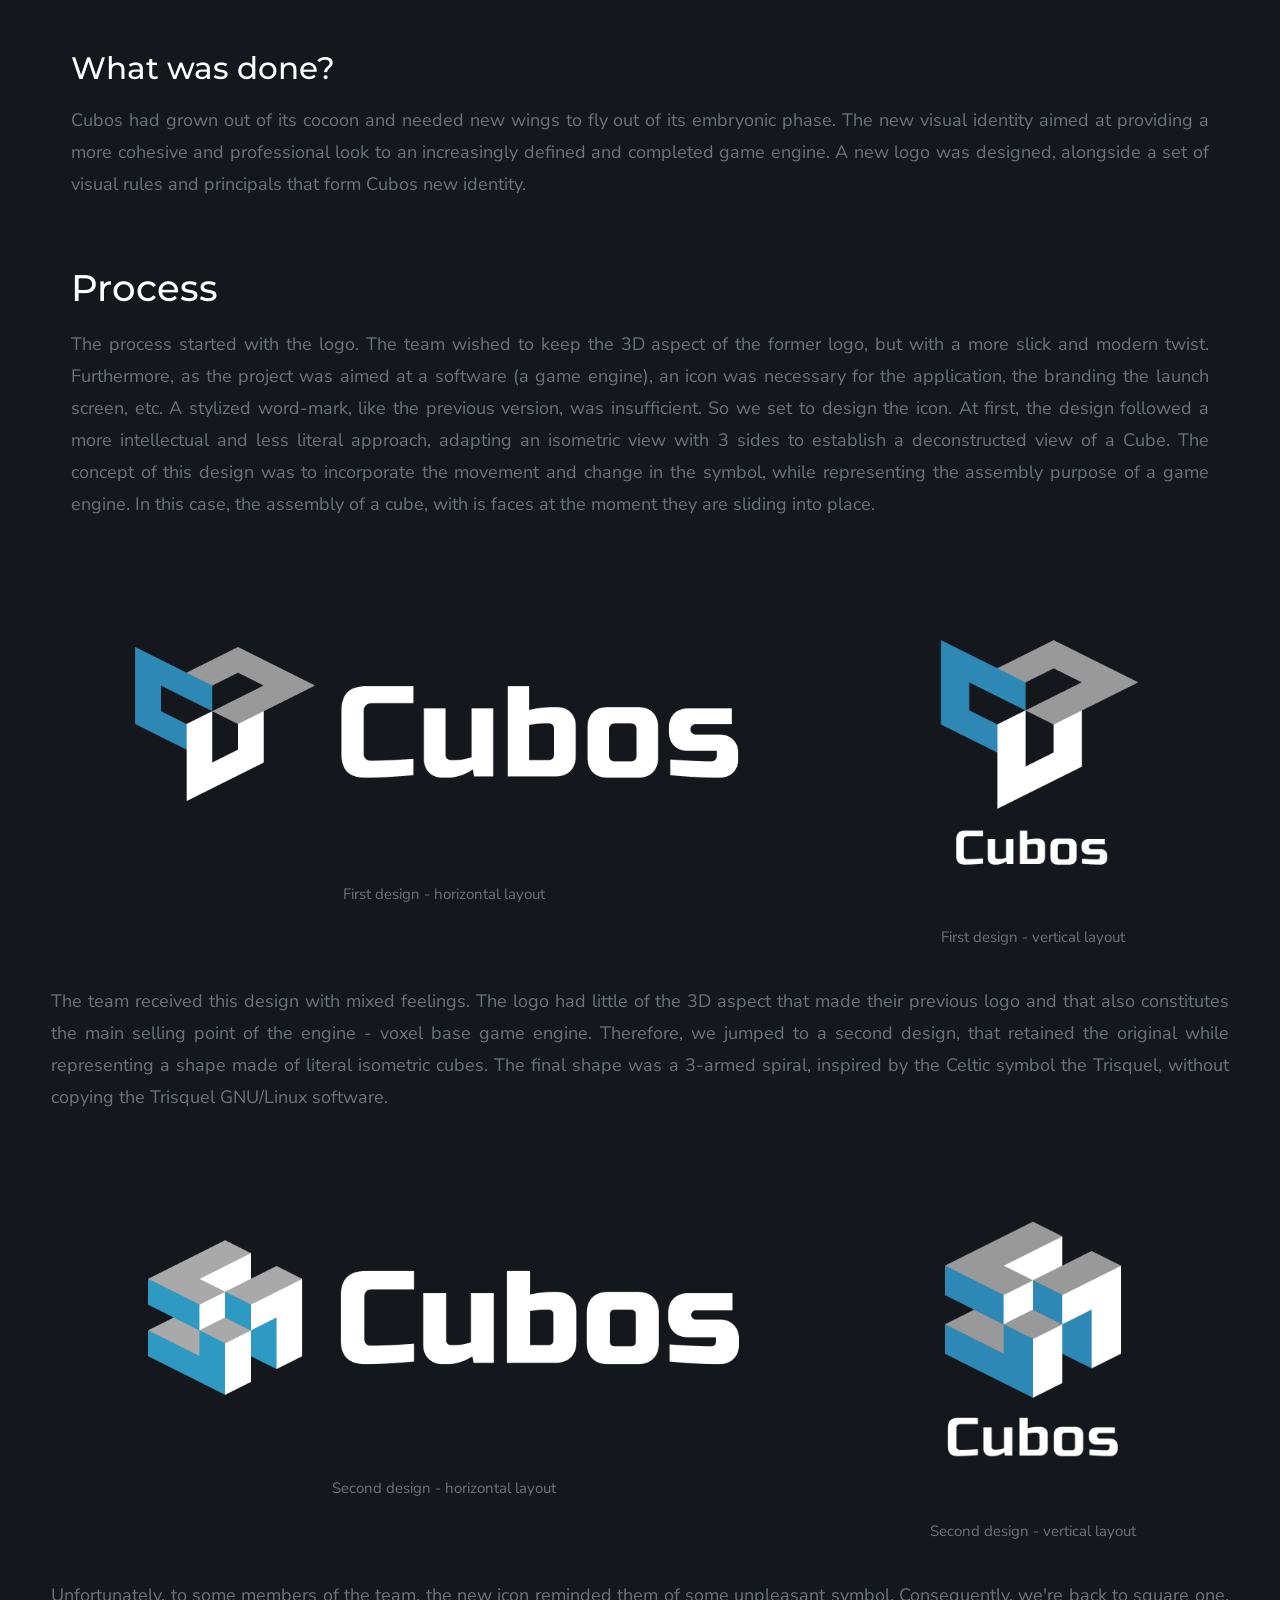
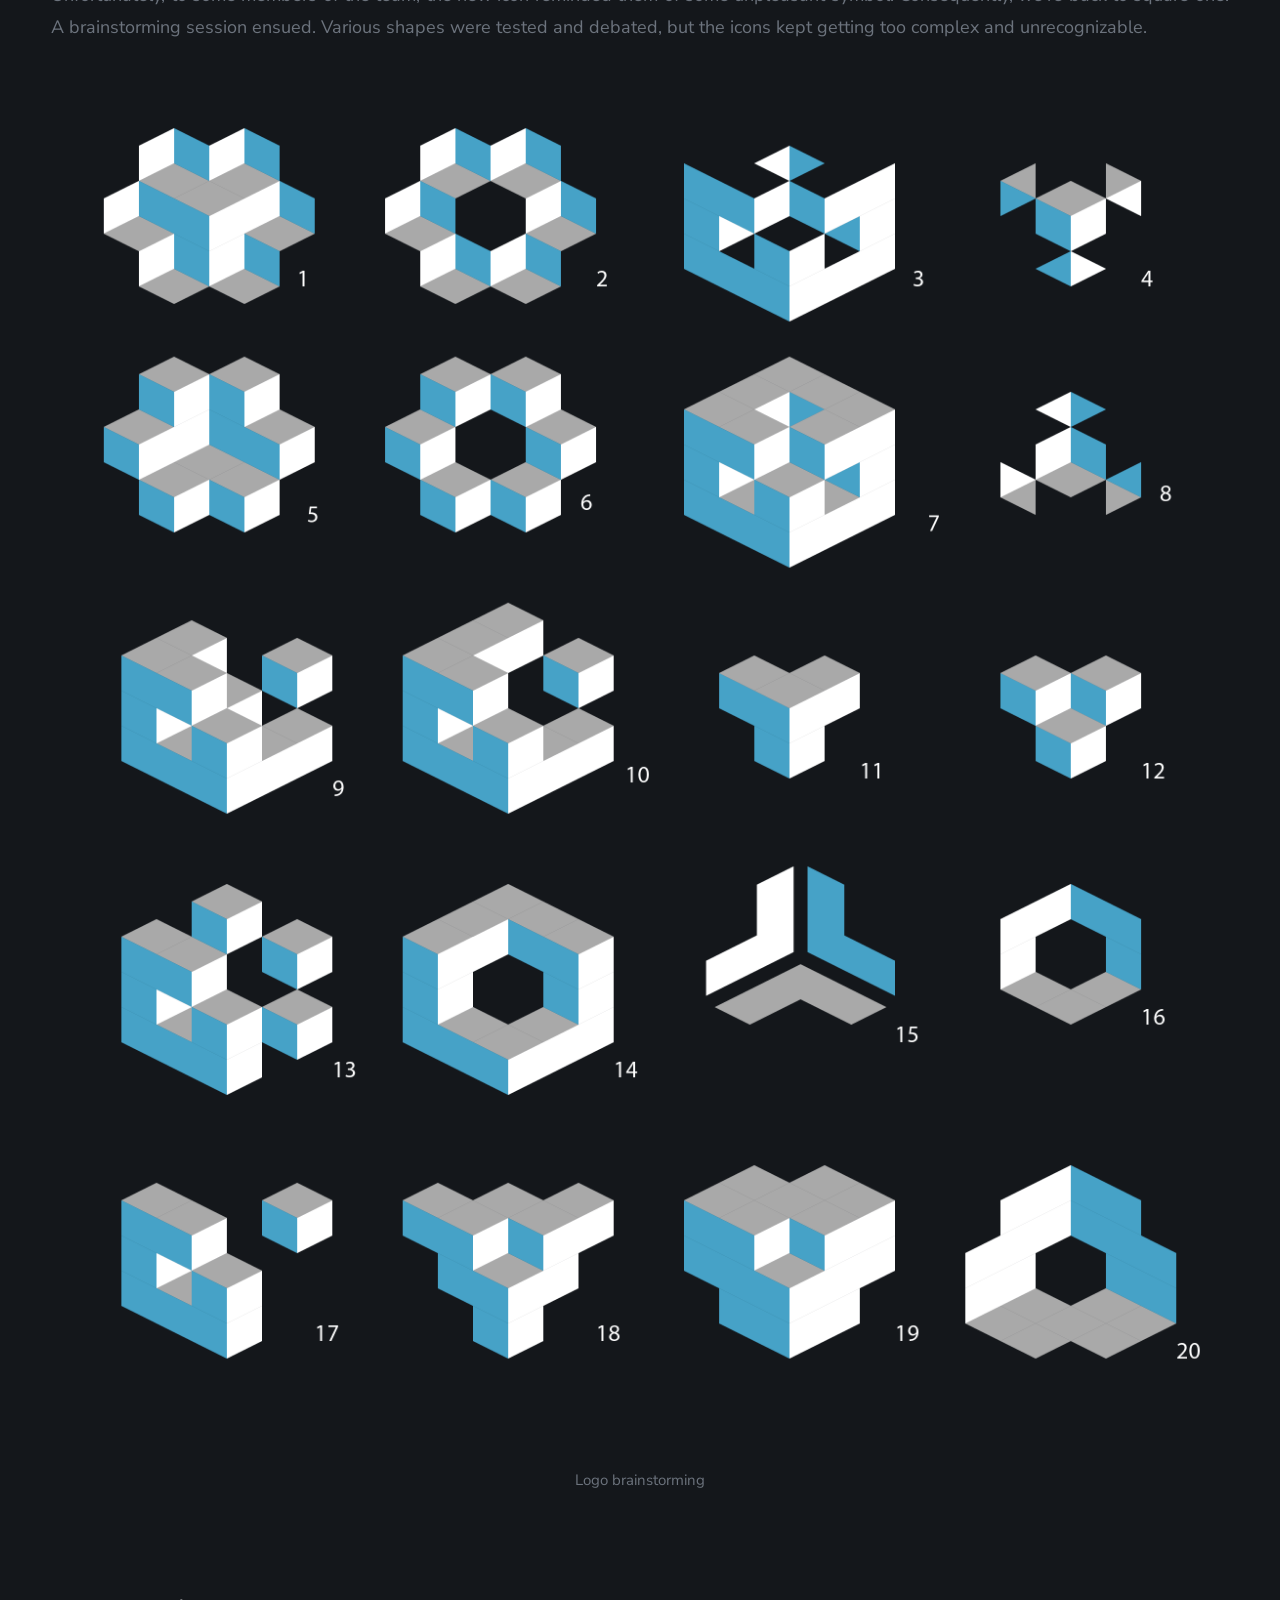
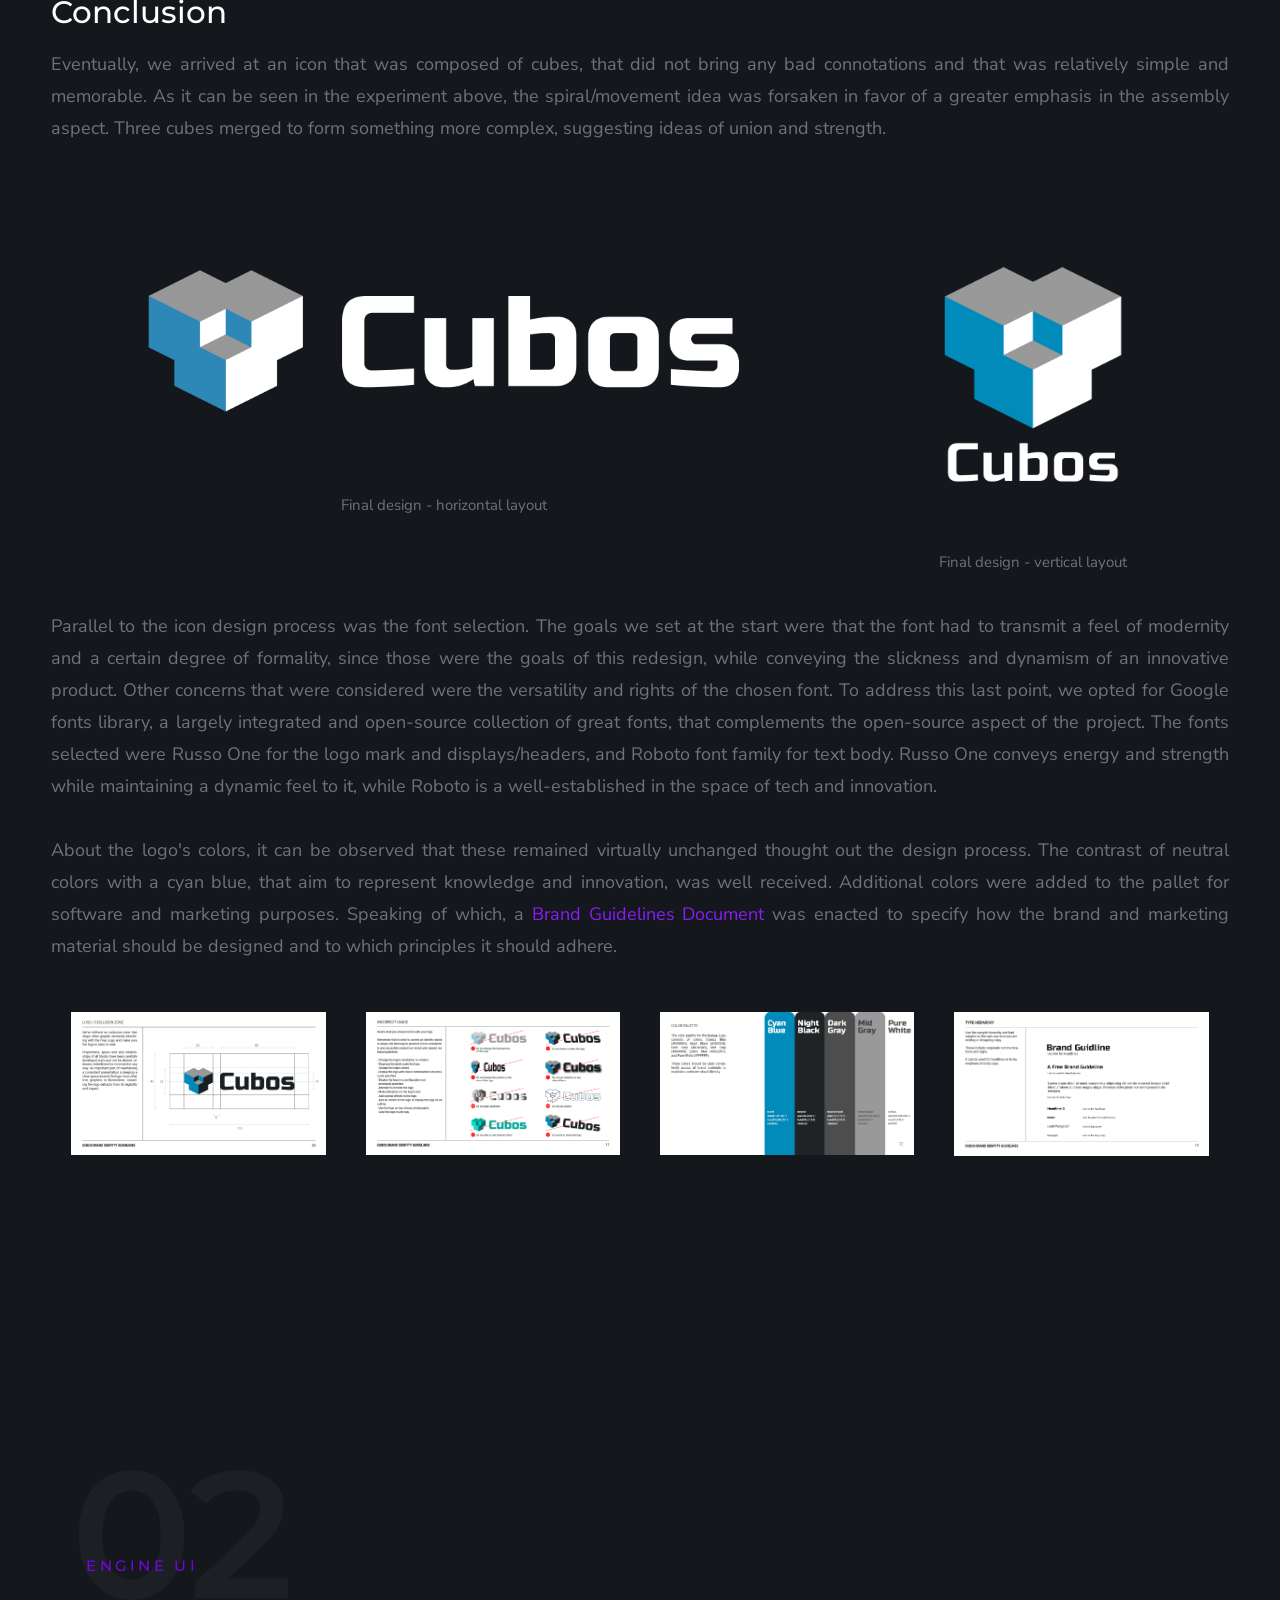
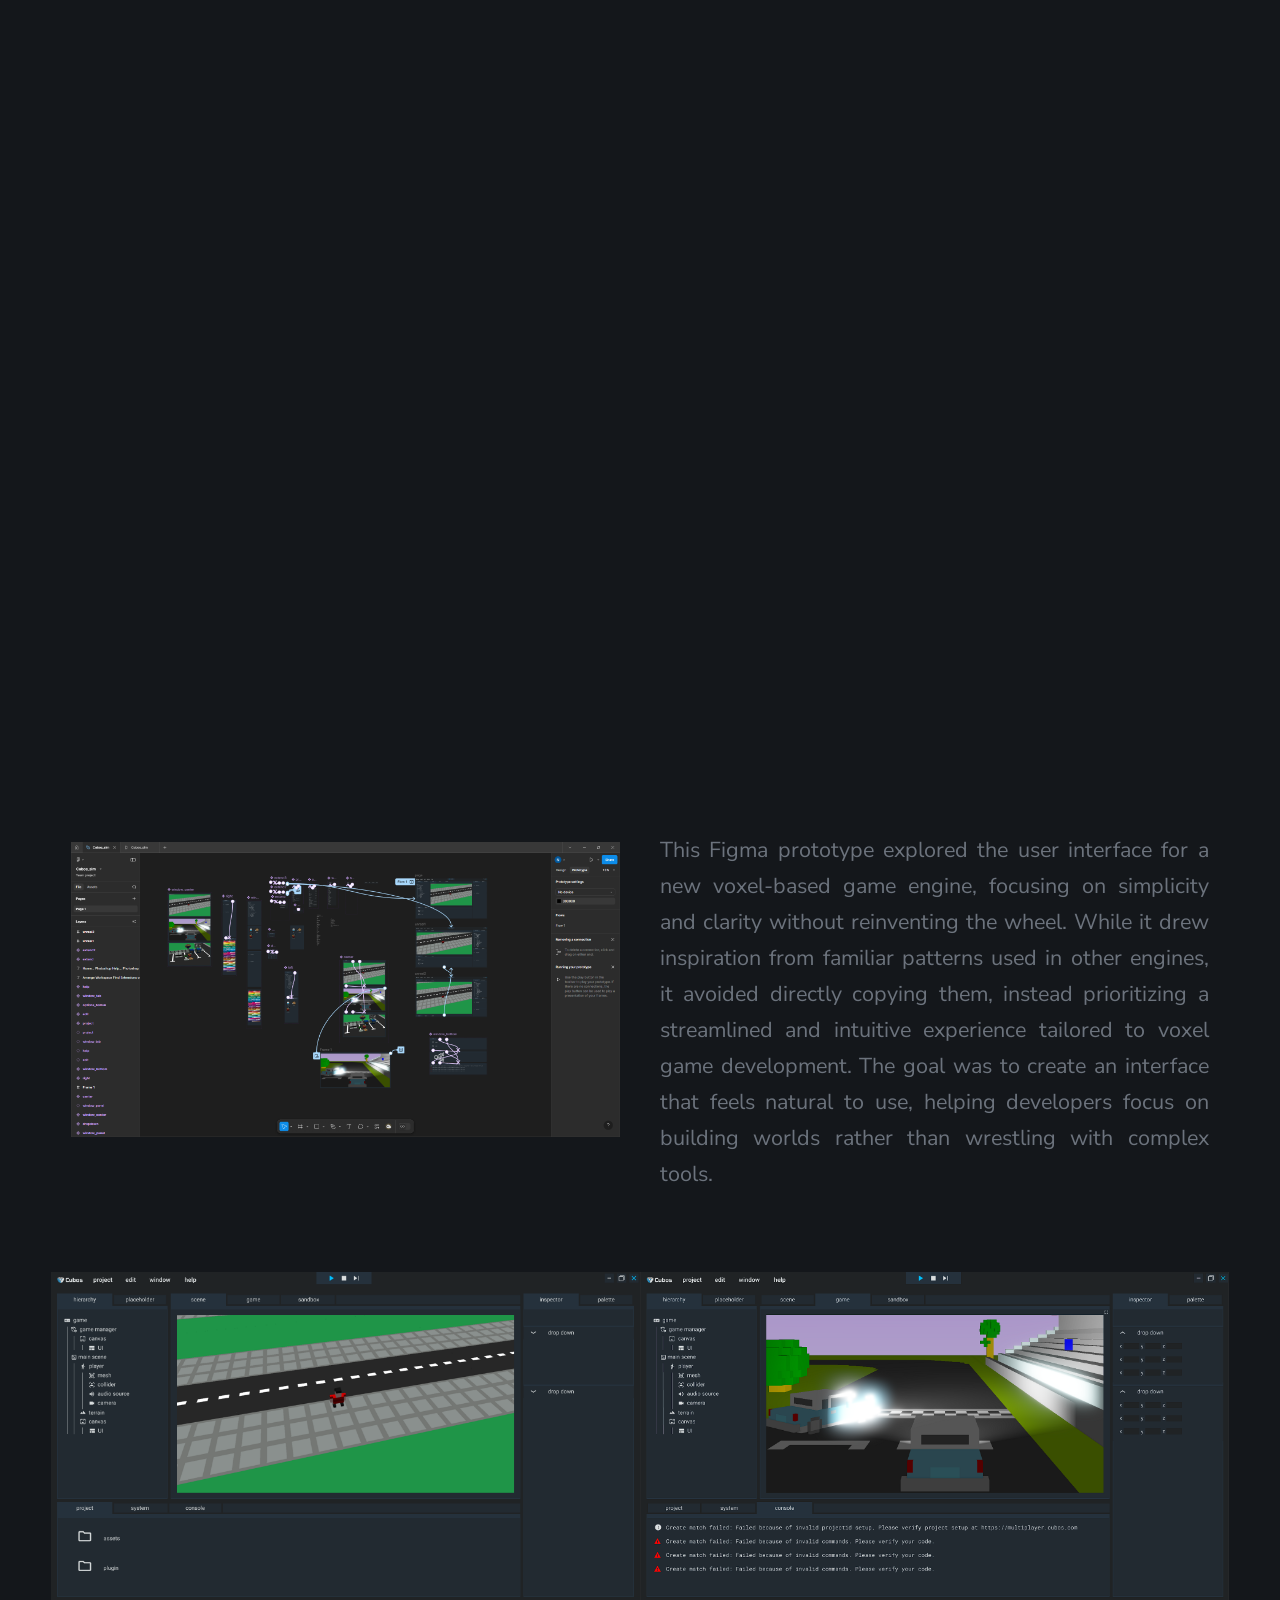
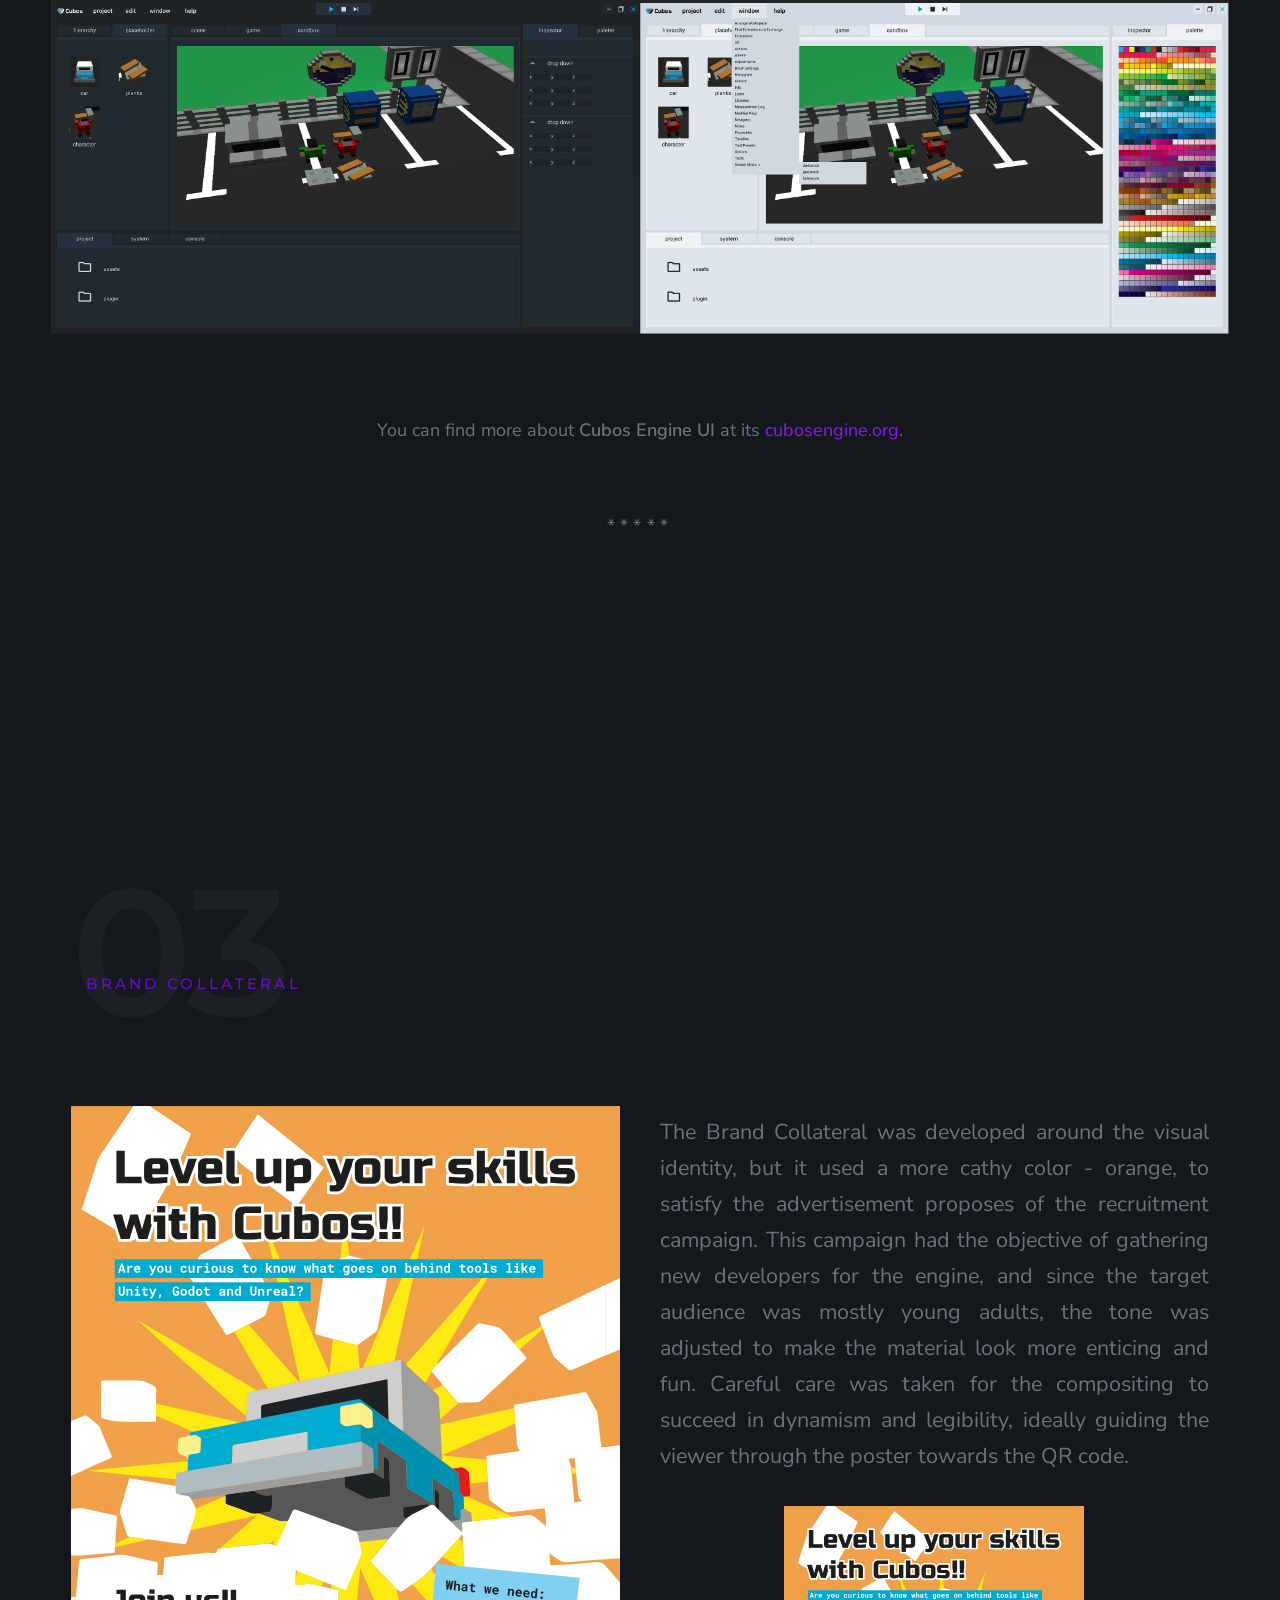
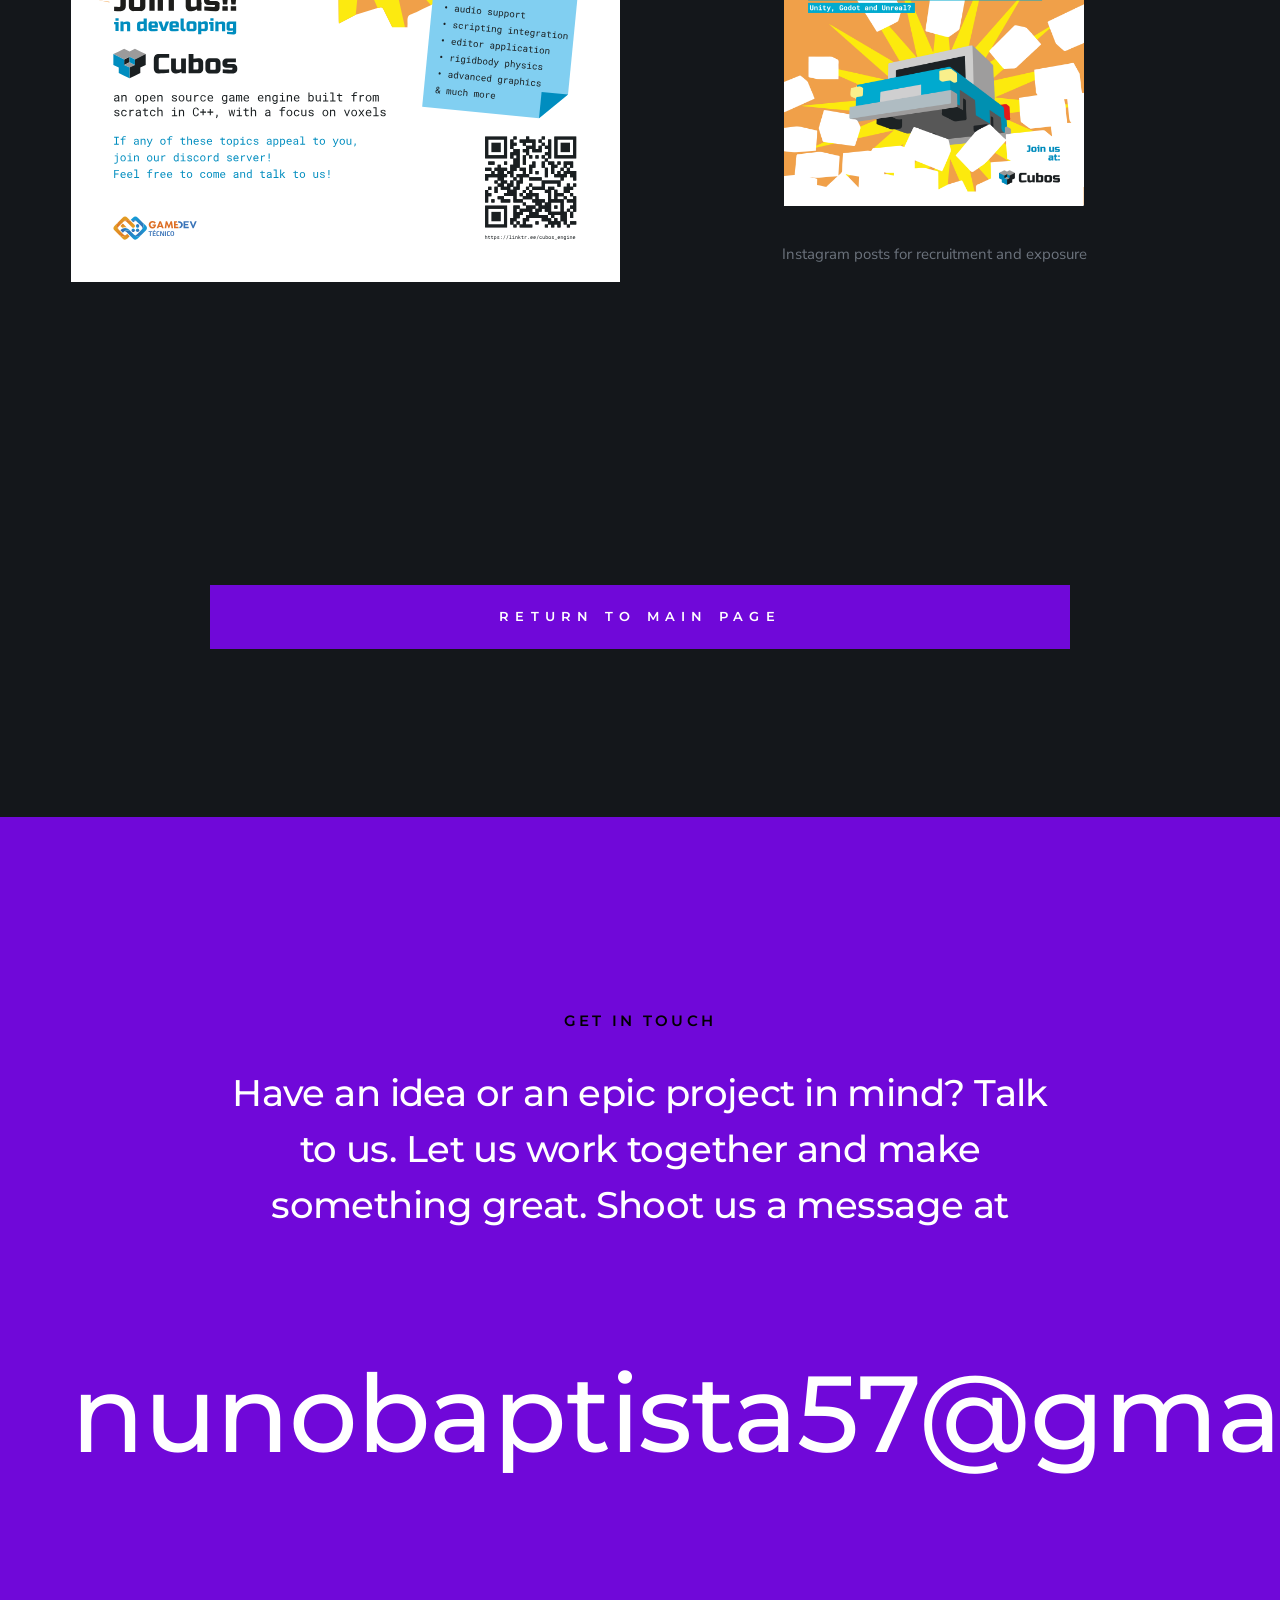
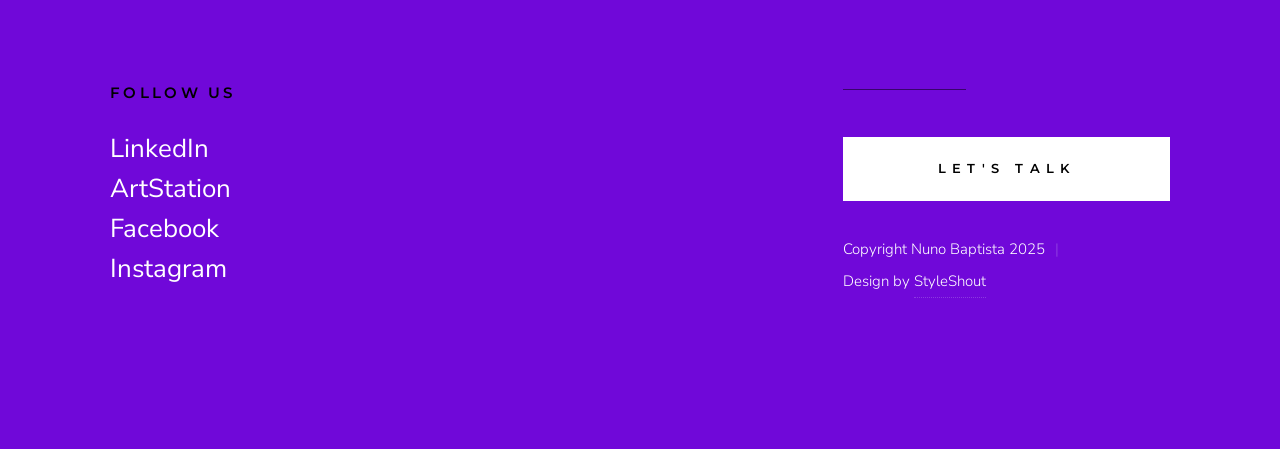
==== commit 42f9ffa0: "new cubos image" ====
--- a/Design.html
+++ b/Design.html
@@ -730,8 +730,8 @@
         
                         <ul class="s-footer__list">
                             <li><a href="https://www.linkedin.com/in/nunobaptista57/" target="_blank">LinkedIn</a></li>
+                            <li><a href="#0">ArtStation</a></li>
                             <li><a href="#0">Facebook</a></li>
-                            <li><a href="#0">Twitter</a></li>
                             <li><a href="#0">Instagram</a></li>
 <!--                            <li><a href="#0">Dribbble</a></li>-->
                         </ul>
